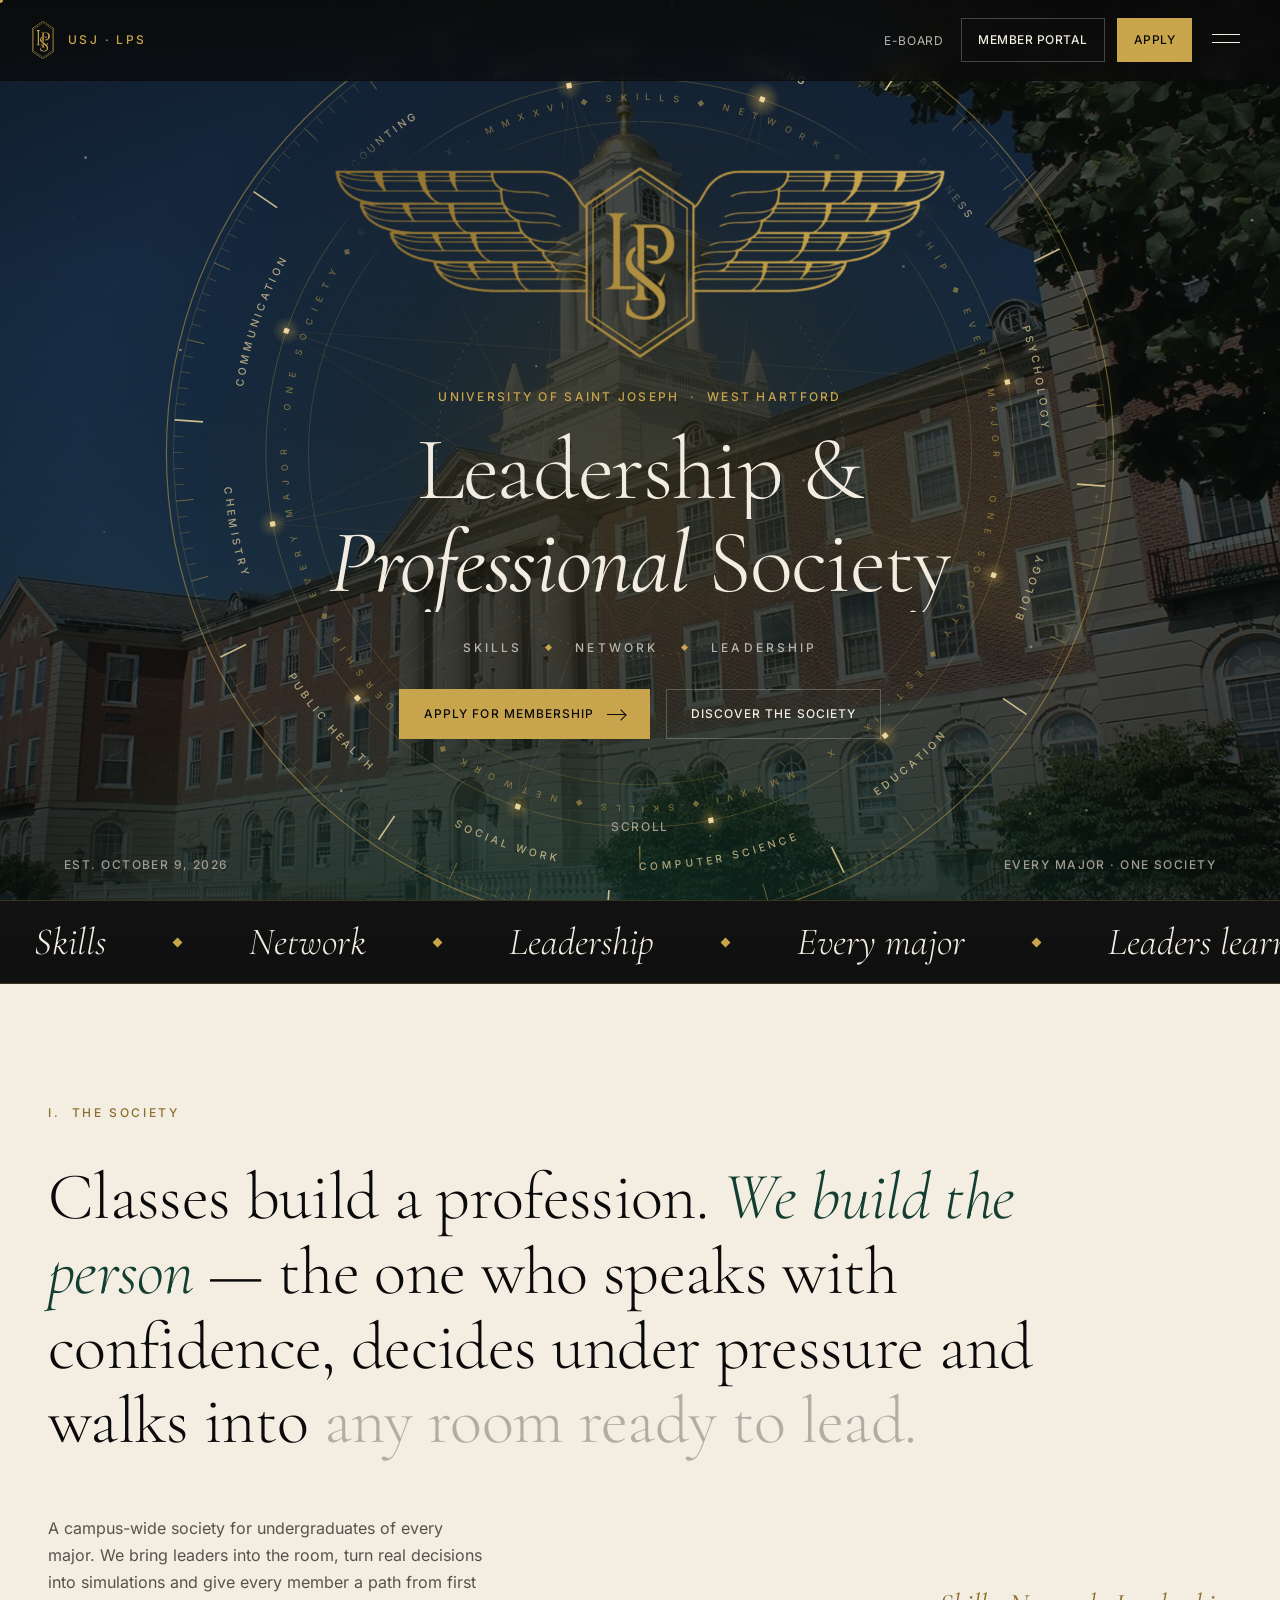
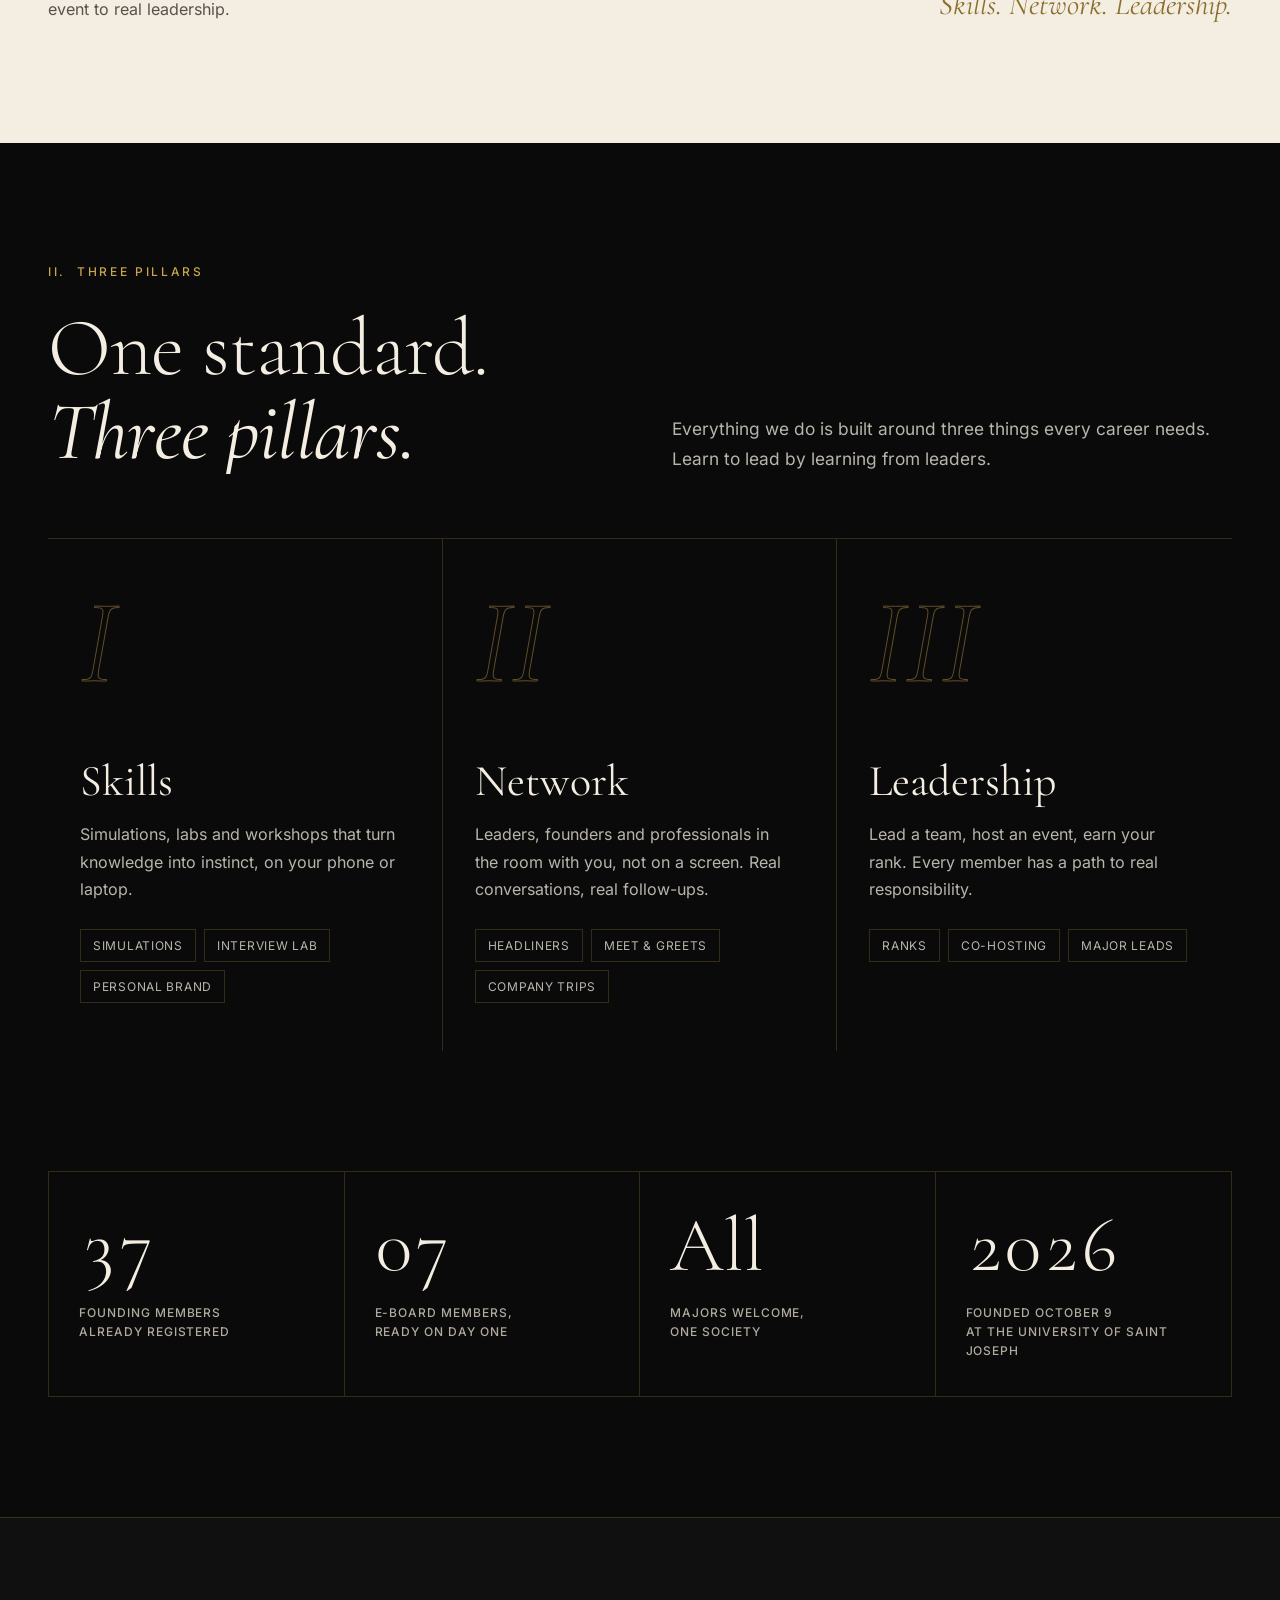
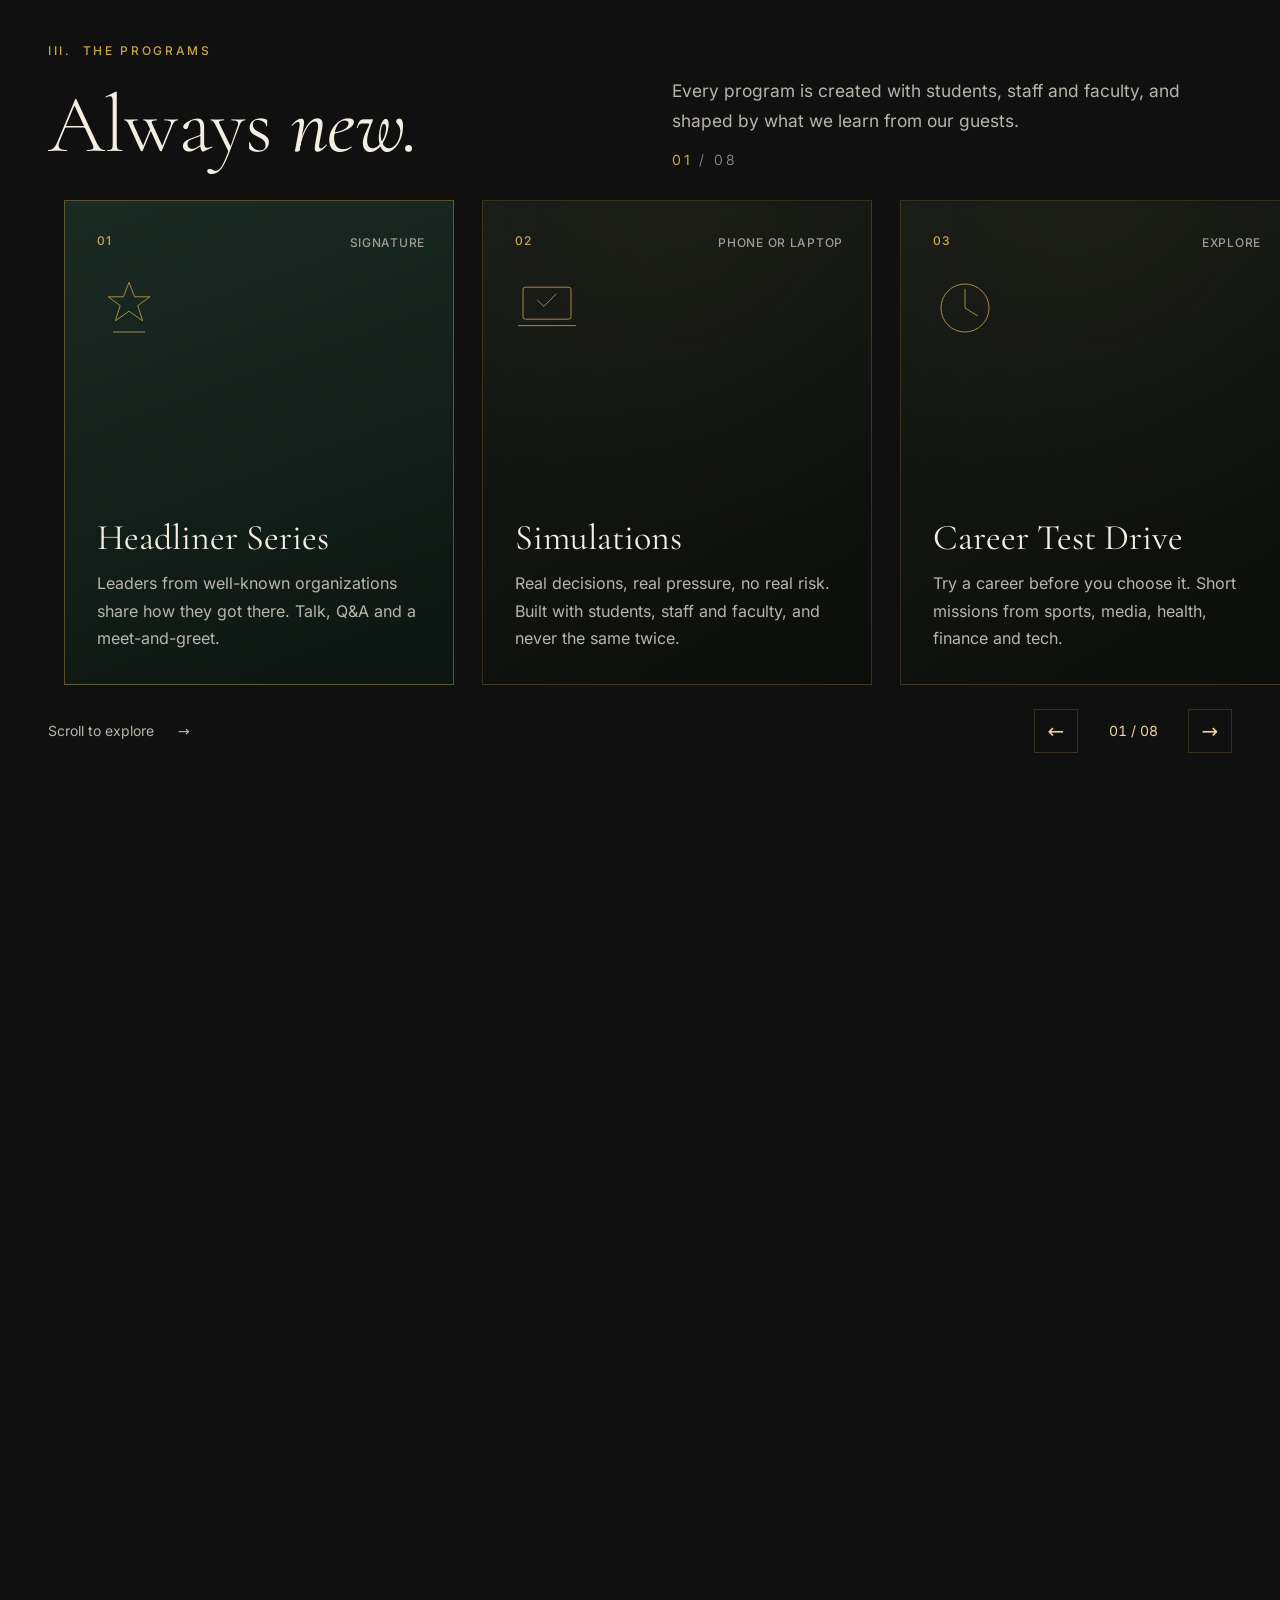
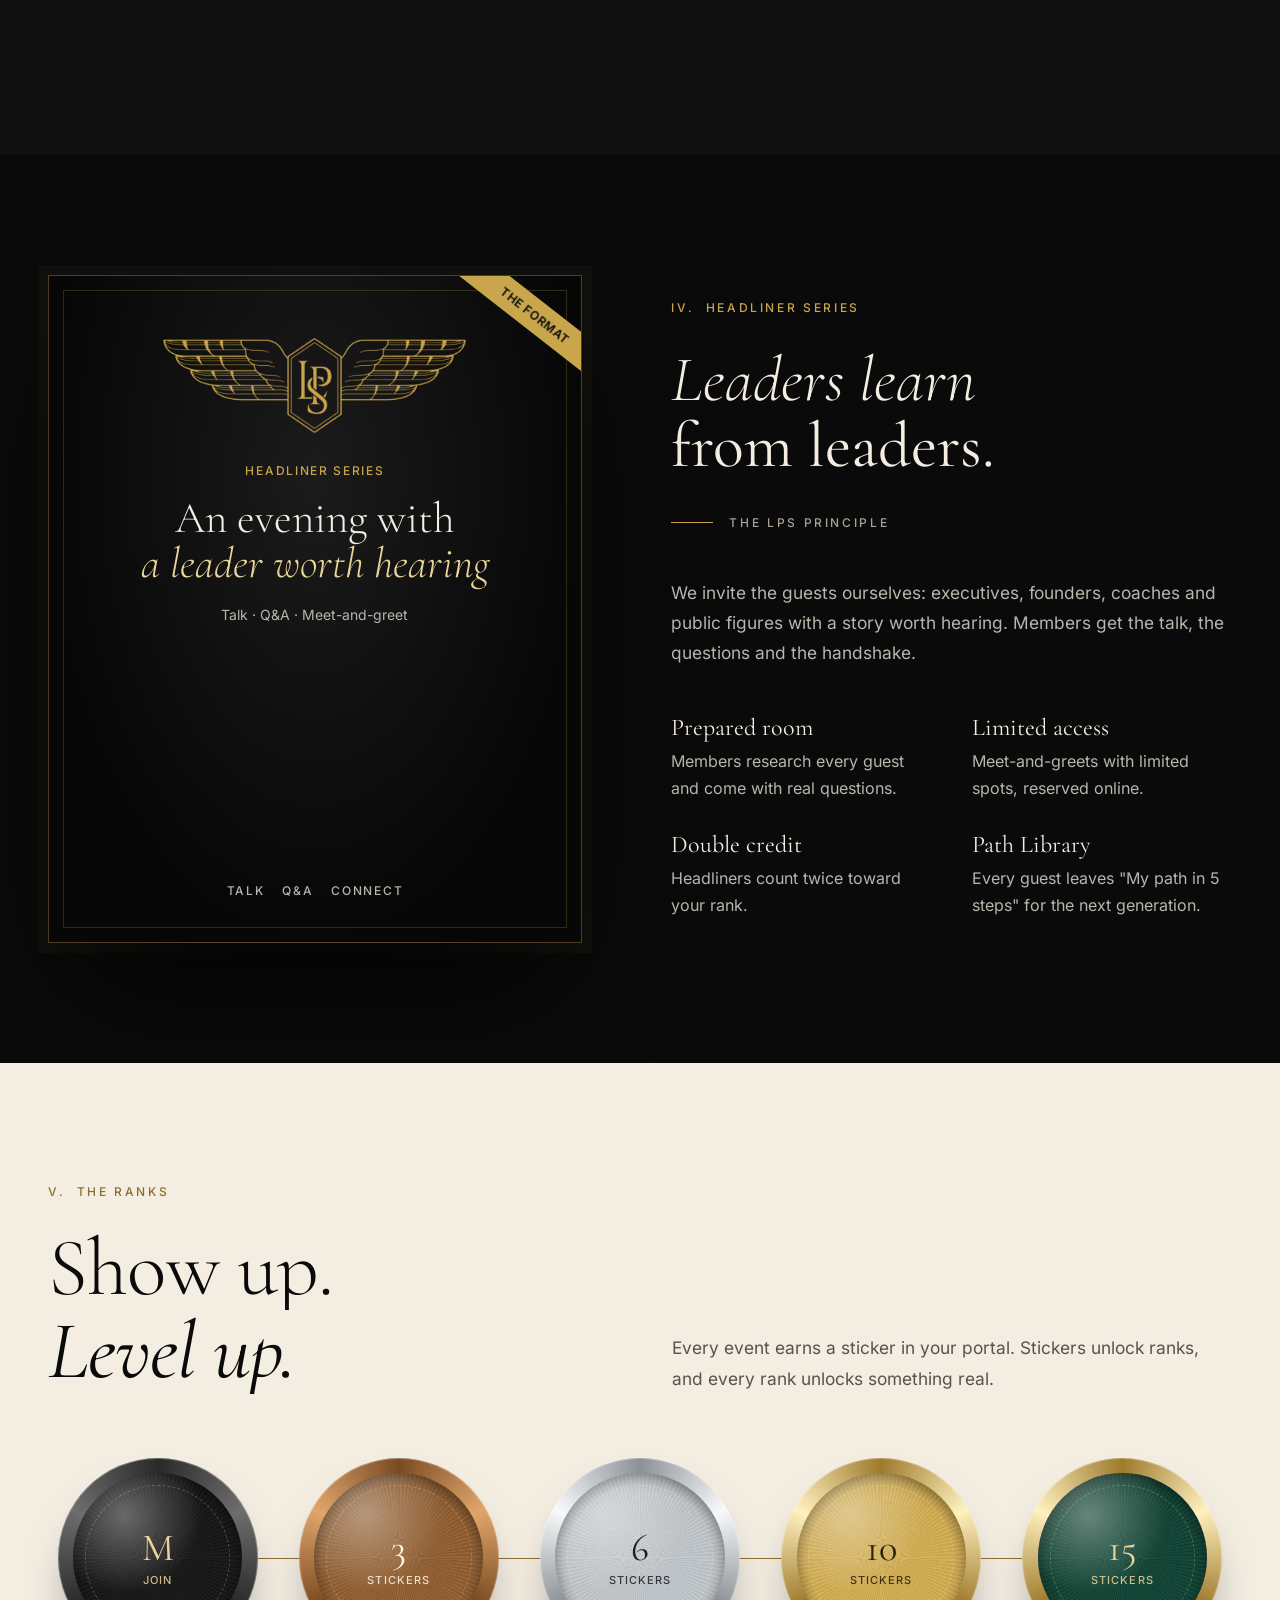
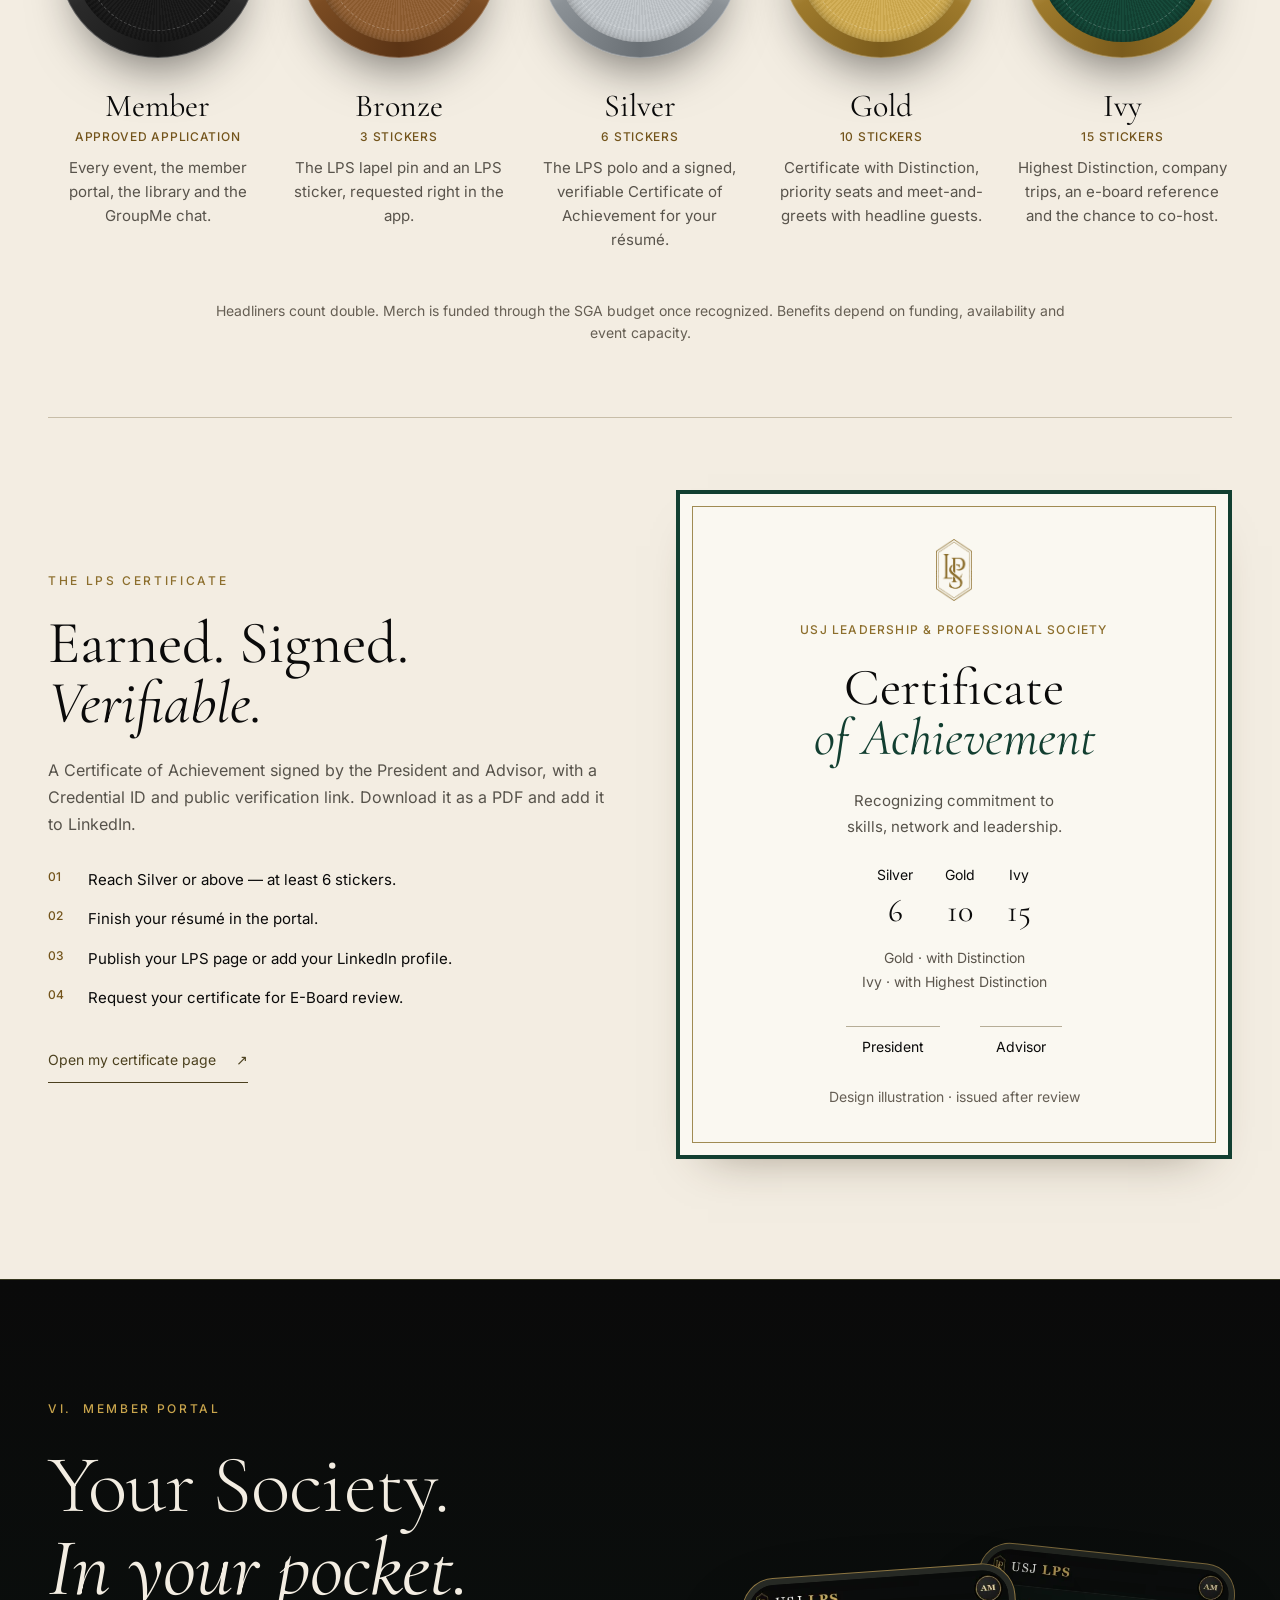
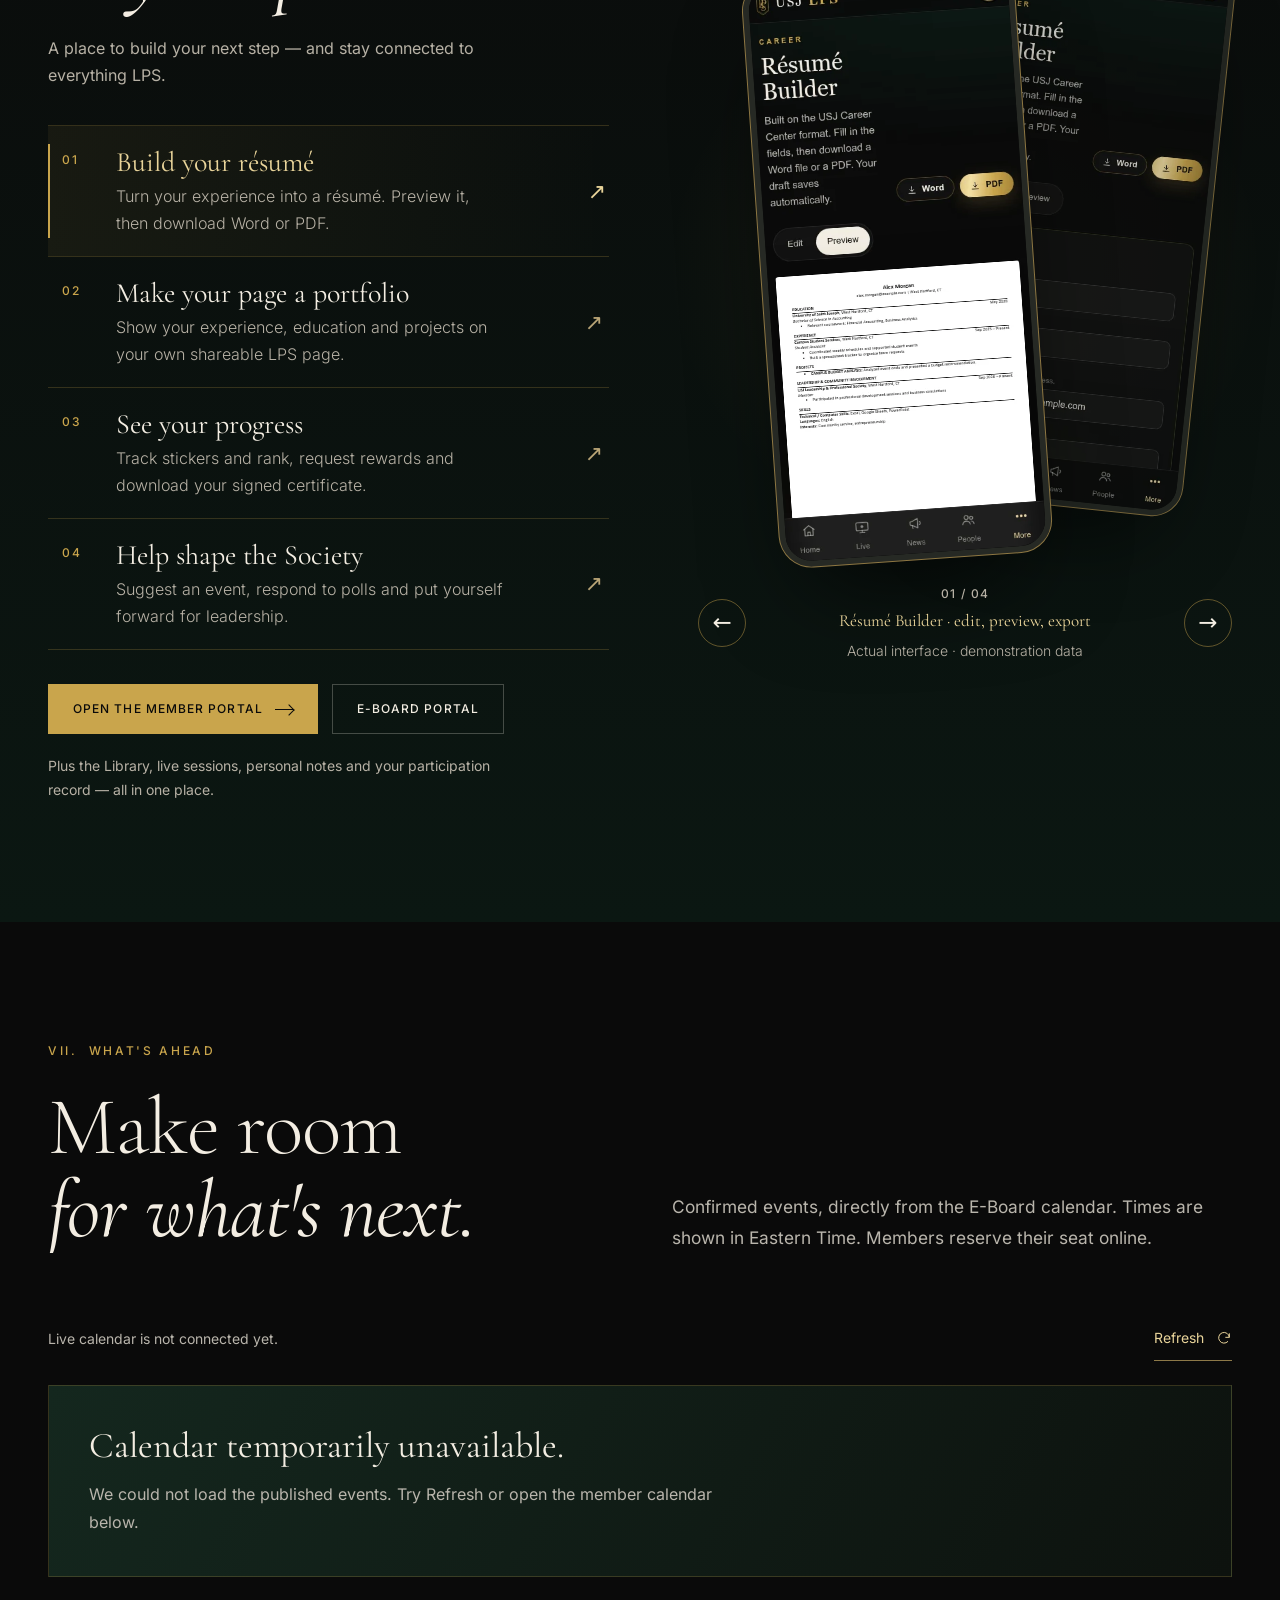
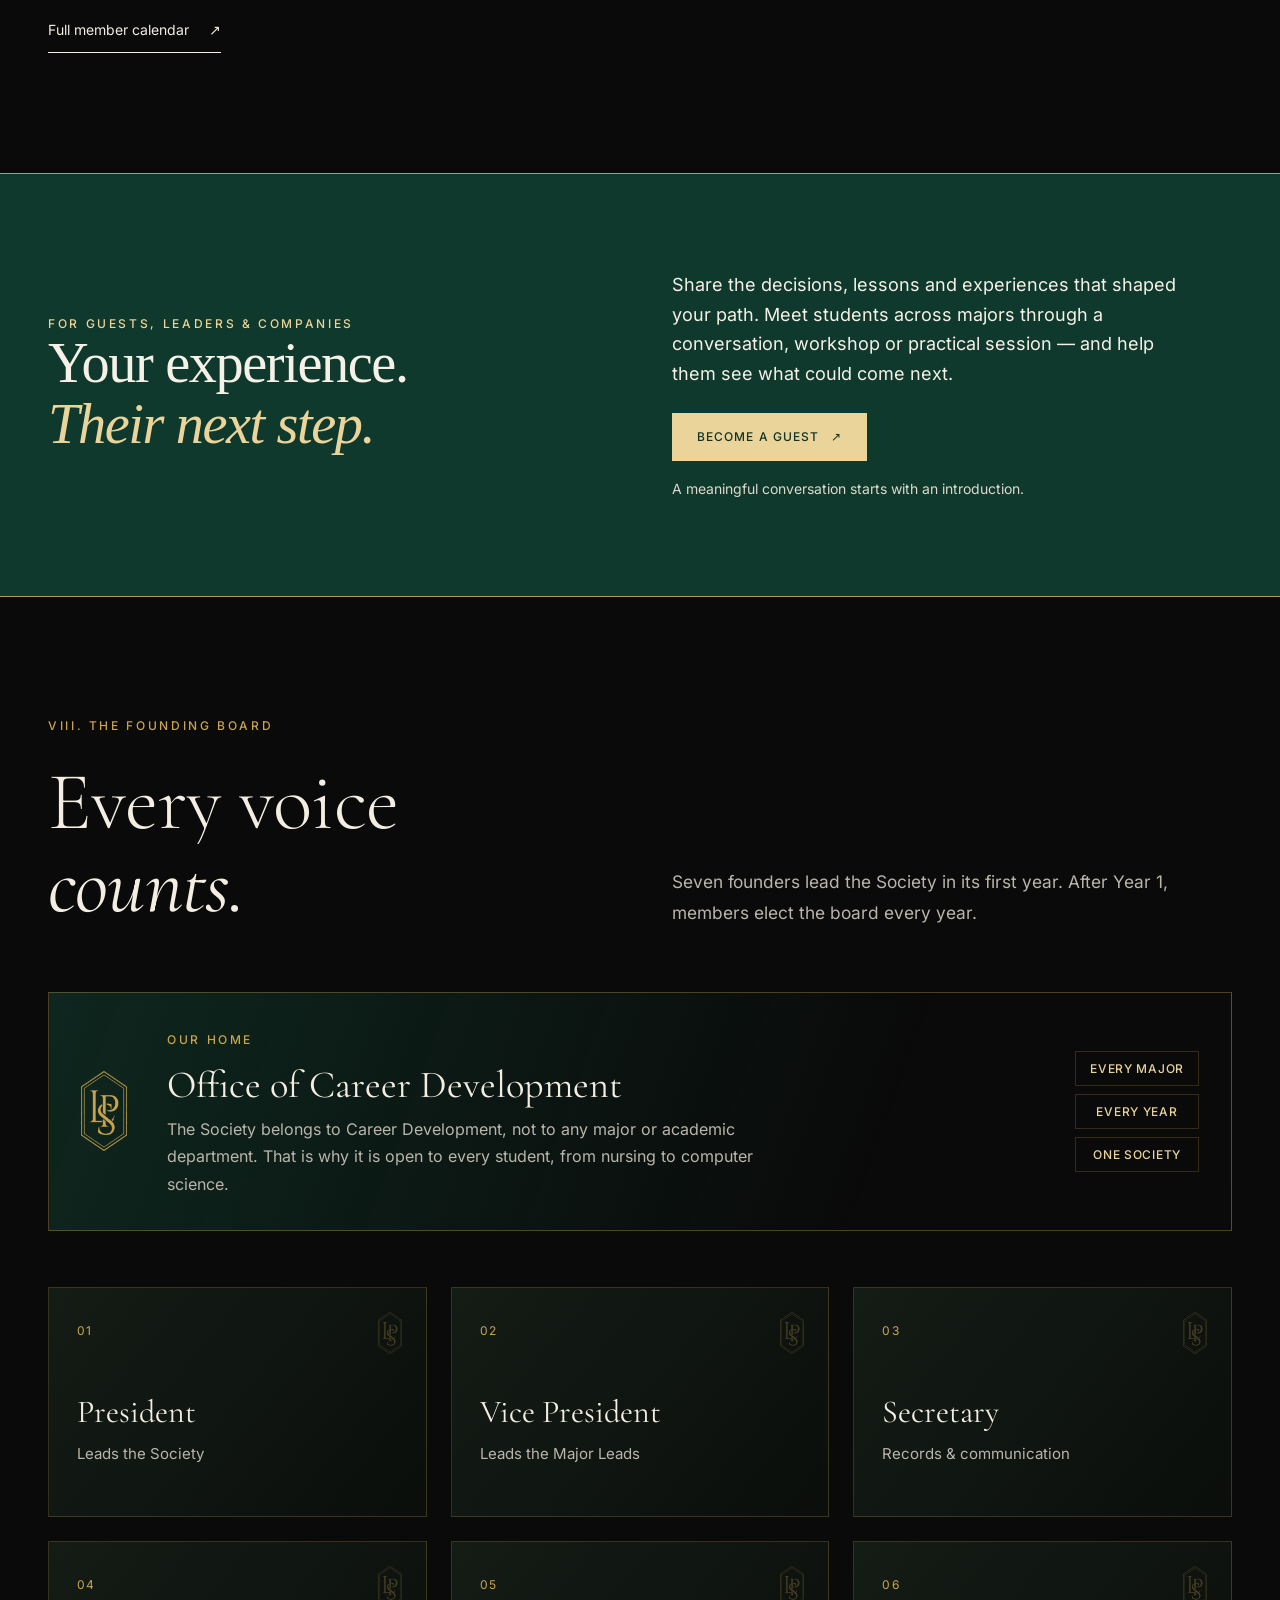
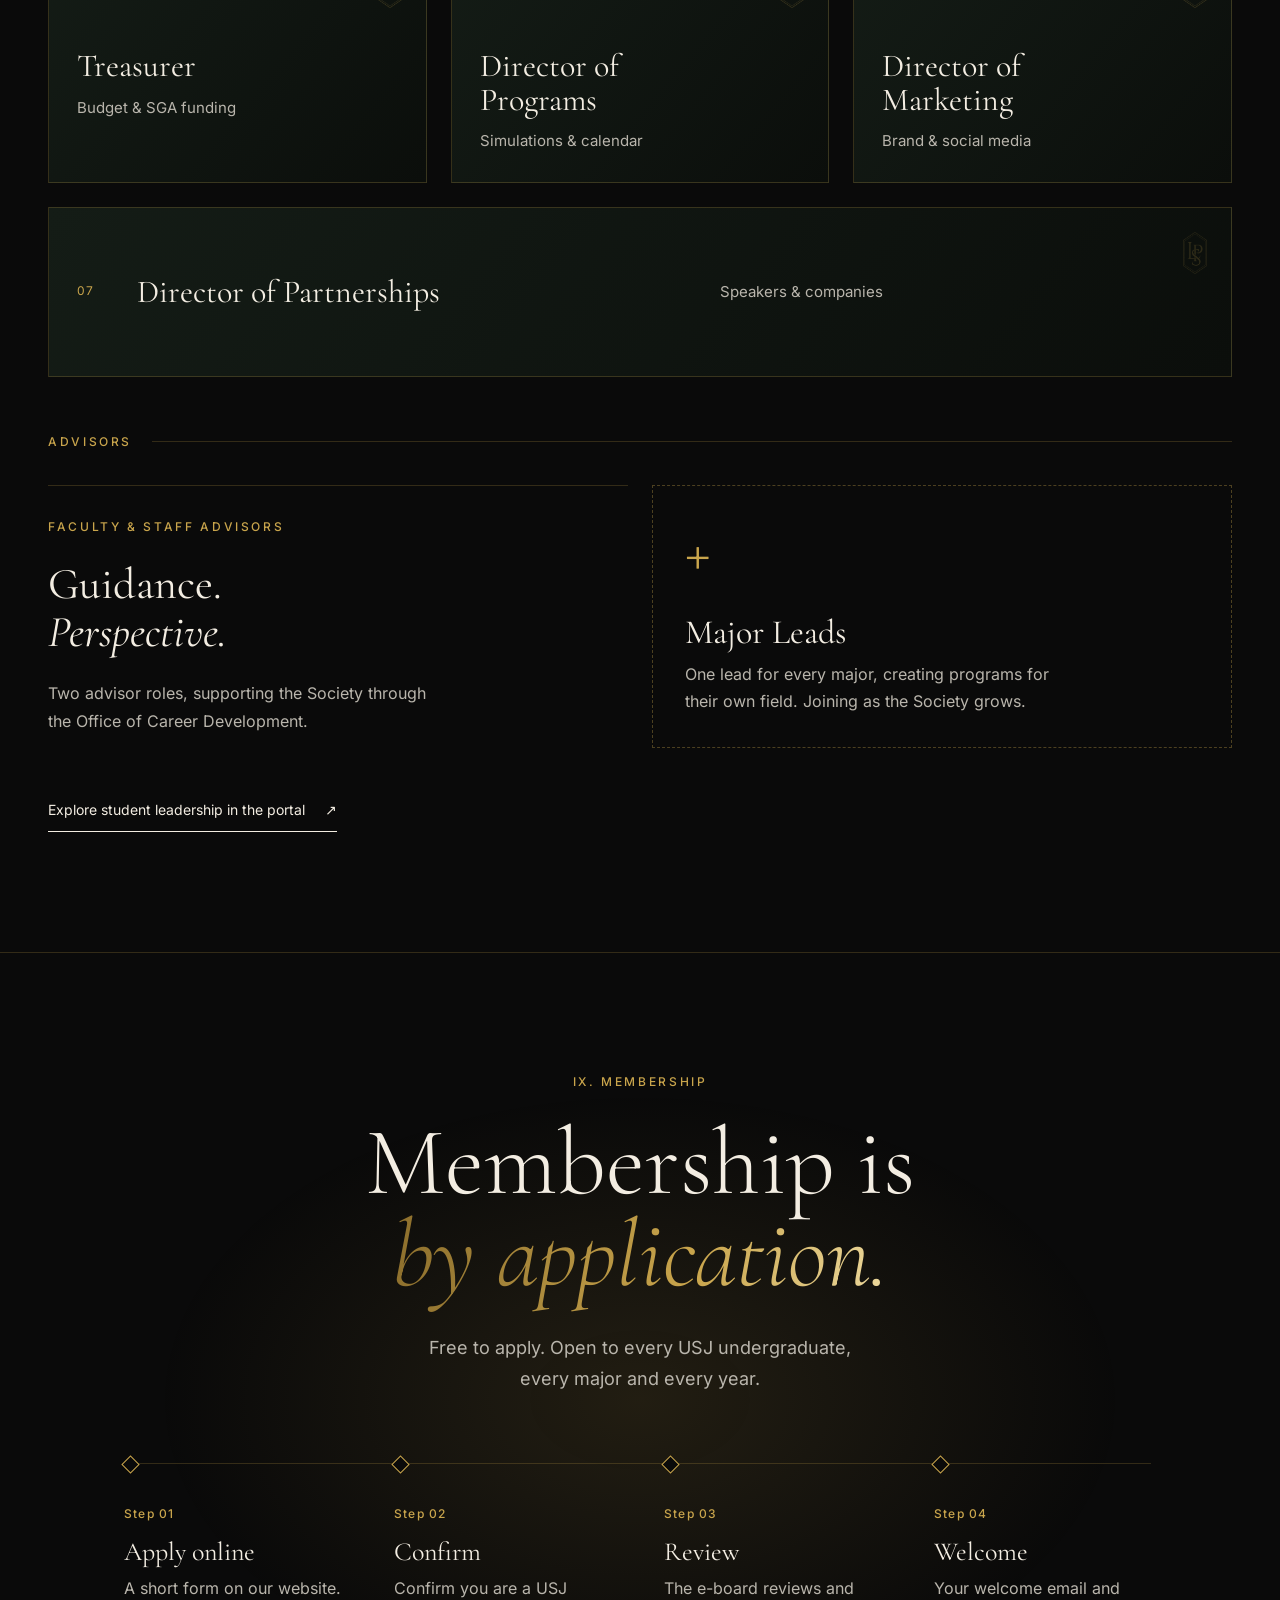
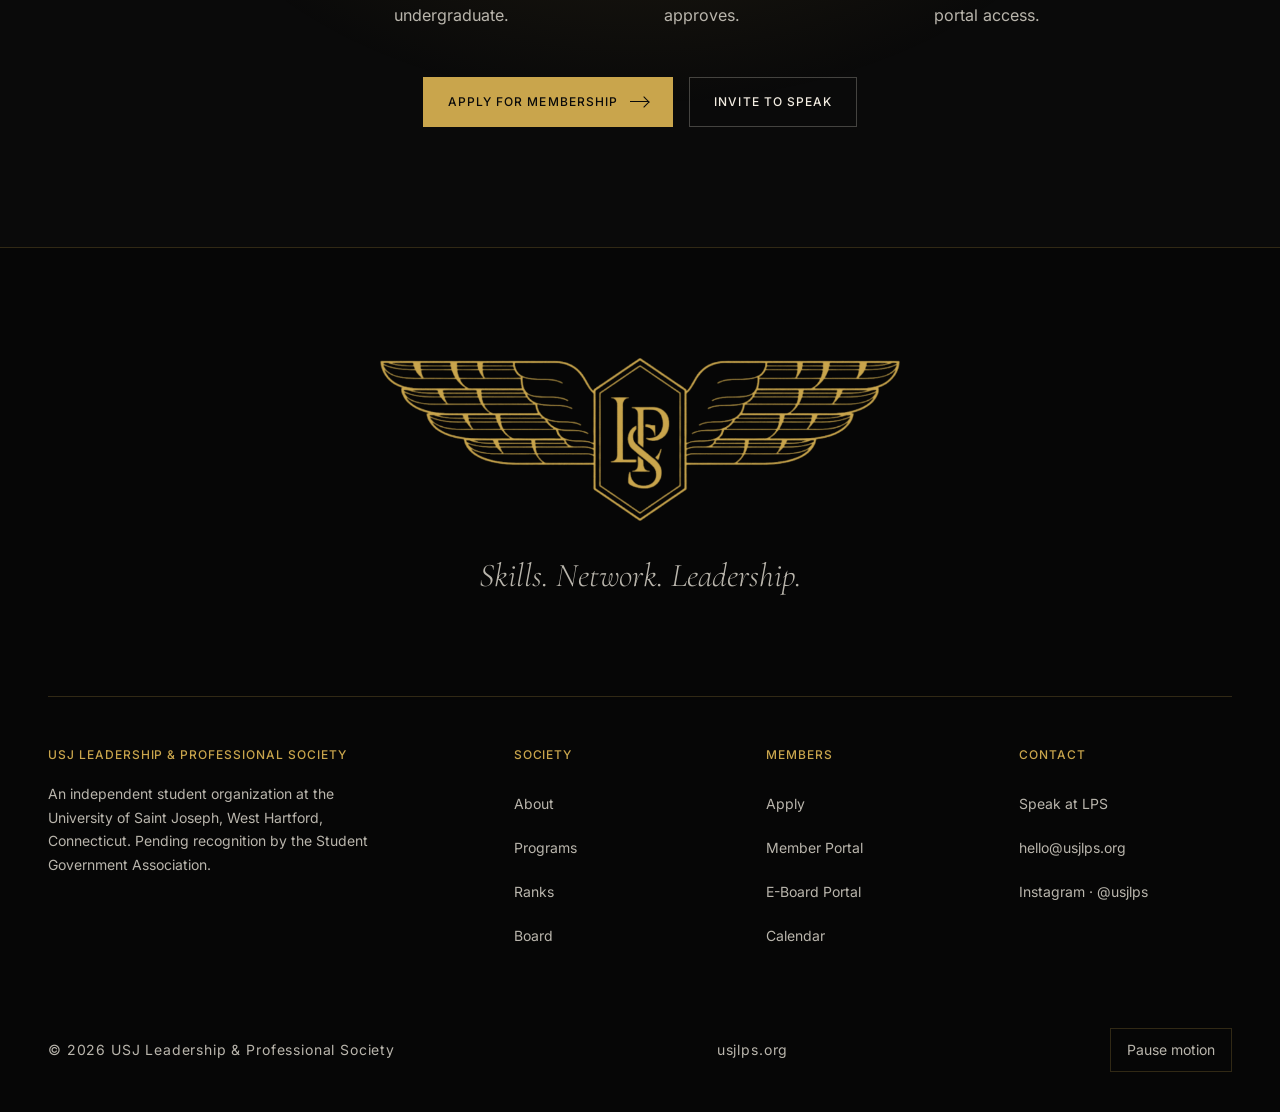
==== index.html @ be816104 "Add files via upload" ====
<!DOCTYPE html>

<html data-site-version="lps-v7-experience" lang="en"><head>
<meta charset="utf-8"/><meta content="width=device-width,initial-scale=1,viewport-fit=cover" name="viewport"/>
<title>USJ Leadership &amp; Professional Society — Skills. Network. Leadership.</title>
<meta content="The campus-wide professional society at the University of Saint Joseph. Simulations, headline guests and real leadership for students of every major." name="description"/>
<meta content="#0A0A0A" name="theme-color"/>
<link href="assets/img/icon-32.png" rel="icon" sizes="32x32" type="image/png"/>
<link href="assets/img/icon-180.png" rel="apple-touch-icon"/>
<meta content="USJ Leadership &amp; Professional Society" property="og:title"/>
<meta content="Skills. Network. Leadership. A campus-wide society for students of every major at the University of Saint Joseph." property="og:description"/>
<meta content="https://usjlps.org/assets/img/share.png" property="og:image"/>
<meta content="https://usjlps.org/" property="og:url"/>
<link href="assets/site.css?v=lps7" rel="stylesheet"/>
<script>document.documentElement.classList.add('js');try{if(sessionStorage.getItem('lps-motion')==='off')document.documentElement.classList.add('motion-off')}catch(e){}setTimeout(()=>{document.body?.classList.add('done');document.body?.classList.remove('loading')},4500)</script><style id="lps-campus-background-patch">
/* Photo-only update. Existing LPS identity, layout and animation engine unchanged. */
.hero .hero-campus-bg{position:absolute;inset:0;width:100%;height:100%;object-fit:cover;object-position:50% 52%;pointer-events:none}
.hero .hero-campus-shade{position:absolute;inset:0;pointer-events:none;background:radial-gradient(ellipse at 50% 47%,rgba(6,10,8,.84) 0%,rgba(6,10,8,.67) 62%,rgba(6,10,8,.78) 100%),linear-gradient(180deg,rgba(7,9,8,.18),transparent 30%,rgba(7,9,8,.28))}
@media(max-width:600px){.hero .hero-campus-bg{object-position:52% center}.hero .hero-campus-shade{background:radial-gradient(ellipse at 50% 48%,rgba(6,10,8,.86),rgba(6,10,8,.70) 72%,rgba(6,10,8,.80))}}
</style>
<style id="lps-portal-carousel-patch">/* Portal-only enhancement: original typography, palette and motion retained. */
#portal .portal-choices{margin:36px 0 34px}
#portal .portal-choices li{display:block;padding:0;position:relative}
#portal .portal-choice{appearance:none;display:grid;grid-template-columns:38px 1fr 24px;gap:5px 16px;width:100%;text-align:left;color:var(--ivory);background:none;border:0;font:inherit;cursor:pointer;padding:20px 0 20px 14px;transition:background .3s,color .3s}
#portal .portal-choice:before{content:"";position:absolute;left:0;top:18px;bottom:18px;width:2px;background:var(--gold);transform:scaleY(0);transition:transform .3s}
#portal .portal-choice b{grid-row:1/3;font:500 12px/2.3 var(--sans);letter-spacing:.14em;color:var(--gold)}
#portal .portal-choice .choice-title{font:400 28px/1.15 var(--serif);display:block}
#portal .portal-choice .choice-description{grid-column:2;font:300 16px/1.65 var(--sans);color:#b7b1a5;display:block;max-width:390px}
#portal .portal-choice .choice-arrow{grid-column:3;grid-row:1/3;align-self:center;color:#b8a476;font-size:22px;transition:transform .3s}
#portal .portal-choice[aria-pressed="true"]{background:linear-gradient(90deg,rgba(201,165,76,.07),transparent)}
#portal .portal-choice[aria-pressed="true"]:before{transform:scaleY(1)}
#portal .portal-choice[aria-pressed="true"] .choice-title{color:var(--gold2)}
#portal .portal-choice[aria-pressed="true"] .choice-arrow{transform:translateX(3px);color:var(--gold2)}
#portal .portal-choice:hover{background:rgba(201,165,76,.045)}
#portal .portal-choice:focus-visible,#portal .portal-nav button:focus-visible,#portal .portal-viewer:focus-visible{outline:2px solid var(--gold2);outline-offset:5px}
#portal .portal-intro{max-width:430px;margin-top:24px;font-size:16px;color:#b7b1a5}
#portal .portal-viewer{height:740px;max-width:560px;width:100%;position:relative;margin-inline:auto;min-width:0}
#portal .portal-device-stage{position:absolute;inset:0 0 108px;isolation:isolate;touch-action:pan-y}
#portal .portal-device-stage:before{content:"";position:absolute;inset:7% -10% 0;background:radial-gradient(ellipse,rgba(201,165,76,.085),transparent 66%);z-index:-1;pointer-events:none}
#portal .portal-device-stage .actual-device{position:absolute;left:50%;top:40px;width:272px;height:auto;aspect-ratio:390/844;padding:0;border:6px solid #262924;animation:float 7s ease-in-out infinite;transition:opacity .25s}
#portal .portal-device-stage .p1{transform:translateX(calc(-50% - 68px)) rotate(-4deg);z-index:2}
#portal .portal-device-stage .p2{transform:translateX(calc(-50% + 116px)) rotate(6deg) scale(.94);top:4px;opacity:.83;z-index:1;display:block}
#portal .portal-nav{position:absolute;bottom:0;left:0;right:0;display:grid;grid-template-columns:48px 1fr 48px;align-items:center;gap:16px;padding:10px 0}
#portal .portal-nav button{width:48px;height:48px;border:1px solid rgba(201,165,76,.45);color:var(--ivory);background:transparent;border-radius:50%;font-size:23px;cursor:pointer;transition:background .2s}
#portal .portal-nav button:hover{background:rgba(201,165,76,.1)}
#portal .portal-slide-label{text-align:center;font:400 17px/1.3 var(--serif);color:var(--gold2)}
#portal .portal-slide-label small{display:block;font:500 12px/1.7 var(--sans);color:#b7b1a5;letter-spacing:.12em;margin-bottom:5px}
#portal .portal-demo-label{display:block;text-align:center;font:300 14px/1.5 var(--sans);color:#b7b1a5;margin-top:8px}
#portal .portal-tools-note{font-size:14px;color:#b7b1a5;margin-top:20px;max-width:460px}
@media(max-width:1250px) and (min-width:901px){#portal .portal-device-stage .p1{transform:translateX(calc(-50% - 46px)) rotate(-4deg)}#portal .portal-device-stage .p2{transform:translateX(calc(-50% + 88px)) rotate(6deg) scale(.87)}}
@media(max-width:900px){#portal .portal-viewer{max-width:520px;height:735px}#portal .pgrid2{gap:44px}}
@media(max-width:600px){#portal .portal-choices{margin:30px 0}#portal .portal-choice{grid-template-columns:24px 1fr 20px;gap:5px 12px;padding:16px 0 16px 12px}#portal .portal-choice .choice-title{font-size:26px}#portal .portal-choice .choice-description{font-size:15px;line-height:1.6}#portal .portal-viewer{height:616px;max-width:345px;margin-top:8px}#portal .portal-device-stage{bottom:105px}#portal .portal-device-stage .actual-device{width:204px;border-width:4px;border-radius:26px}#portal .portal-device-stage .p1{transform:translateX(calc(-50% - 36px)) rotate(-4deg);top:16px}#portal .portal-device-stage .p2{transform:translateX(calc(-50% + 65px)) rotate(6deg) scale(.91);top:0}#portal .portal-slide-label{font-size:17px}#portal .portal-nav{gap:12px}#portal .portal-demo-label{font-size:14px}#portal .portal-tools-note{font-size:14px}}
@media(prefers-reduced-motion:reduce){#portal .portal-choice,#portal .portal-choice:before,#portal .portal-choice .choice-arrow,#portal .portal-device-stage .actual-device{transition:none;animation:none!important}}
</style>
<style>.lps-guests{padding:96px 0;background:#10392e;color:#f5f1e7;border-top:1px solid #b49a5c;border-bottom:1px solid #b49a5c}.lps-guests-grid{display:grid;grid-template-columns:1fr 1fr;gap:64px;align-items:center}.lps-guests h2{font-family:Georgia,serif;font-weight:400;font-size:clamp(38px,4.4vw,66px);line-height:1.08;margin:0;letter-spacing:-.025em}.lps-guests h2 em{color:#ead49a}.lps-guests p{font-size:18px;line-height:1.65;max-width:510px;margin:0 0 24px}.lps-guests .eyebrow{color:#ead49a}.lps-guests .btn{min-height:48px;background:#ead49a;color:#123328;border:1px solid #ead49a}.lps-guests p.lps-guests-note{font-size:14px;margin:16px 0 0;color:#ddd9cb}header nav.links a{white-space:nowrap}header nav.links{gap:15px}@media(max-width:1300px){header .links{display:none!important}header .burger{display:flex!important}}@media(max-width:700px){.lps-guests{padding:60px 0}.lps-guests-grid{grid-template-columns:1fr;gap:28px}.lps-guests p{font-size:16px}}</style></head>
<body class=""><a class="skip" href="#top">Skip to content</a>
<div id="pre"><div class="half t"></div><div class="half b"></div><div class="mark"><div class="m"></div><div class="bar"><i></i></div><div class="cap">Est. October 9, 2026</div></div></div>
<div id="prog"></div><div class="grain"></div><div class="cur"></div><div class="cur2"></div>
<header id="hdr"><div class="wrap">
<a aria-label="LPS — back to the top" class="brand" href="#top"><div class="m"></div><span><b>USJ · LPS</b><i>Leadership &amp; Professional Society</i></span></a>
<nav class="links"><a href="#society">The Society</a><a href="#programs">Programs</a><a href="#ranks">Recognition</a><a href="#portal">Portal</a><a href="#calendar">Calendar</a><a href="#board">Board</a><a href="http://guests.usjlps.org/">For Guests</a></nav>
<div class="navcta"><a class="navtxt" href="https://eboard.usjlps.org">E-Board</a><a class="btn sm ghost" href="https://members.usjlps.org">Member Portal</a><a class="btn sm solid" href="join.html">Apply</a><button aria-controls="menu" aria-expanded="false" aria-label="Open menu" class="burger"><i></i><i></i></button></div>
</div></header>
<div aria-label="Mobile navigation" id="menu" inert="" role="navigation"><div class="eyebrow">Menu</div><a href="#society">The Society</a><a href="#programs">Programs</a><a href="#ranks">Recognition</a><a href="#portal">Portal preview</a><a href="#calendar">Calendar</a><a href="#board">Board</a><a href="http://guests.usjlps.org/">For Guests ↗</a><a href="join.html">Apply for Membership</a><a href="https://members.usjlps.org">Member Portal ↗</a><a class="sm" href="https://eboard.usjlps.org">E-Board Portal ↗</a></div>
<main id="top">
<section class="hero">
<img alt="" aria-hidden="true" class="hero-campus-bg" decoding="async" fetchpriority="high" height="920" src="assets/img/campus-ribbon.webp" width="1920"/><div aria-hidden="true" class="hero-campus-shade"></div>
<div class="glow"></div><div class="ivy"></div>
<canvas aria-hidden="true" class="net" id="net"></canvas>
<div class="inner">
<div aria-label="LPS Winged Monogram" class="wings" role="img"></div>
<div class="eyebrow over fade">University of Saint Joseph  ·  West Hartford</div>
<h1><span class="ln"><span>Leadership &amp;</span></span><span class="ln"><span><em>Professional</em> Society</span></span></h1>
<div class="tagline fade"><span>Skills</span><i></i><span>Network</span><i></i><span>Leadership</span></div>
<div class="ctas fade"><a class="btn solid" href="join.html">Apply for Membership <span class="arr"></span></a><a class="btn ghost" href="#society">Discover the Society</a></div>
</div>
<div class="corner c1 fade">Est. October 9, 2026</div><div class="corner c2 fade">Every major · One society</div>
<div class="scroll fade"><span>Scroll</span><i></i></div>
</section>
<div class="marquee"><div class="tr"><span>Skills</span><span>Network</span><span>Leadership</span><span>Every major</span><span>Leaders learn from leaders</span><span>Skills</span><span>Network</span><span>Leadership</span><span>Every major</span><span>Leaders learn from leaders</span></div></div>
<section class="manifesto" id="society"><div class="wrap">
<div class="eyebrow rv">I.  The Society</div>
<p class="words" id="words">Classes build a profession. <em>We build the person</em> — the one who speaks with confidence, decides under pressure and walks into any room ready to lead.</p>
<div class="foot"><p class="rv">A campus-wide society for undergraduates of every major. We bring leaders into the room, turn real decisions into simulations and give every member a path from first event to real leadership.</p><div class="sig rv d2">Skills. Network. Leadership.</div></div>
</div></section>
<section class="pillars"><div class="wrap">
<div class="sechead"><div><div class="eyebrow rv">II.  Three Pillars</div><h2 class="big" style="margin-top:26px"><span class="mask"><span>One standard.</span></span><span class="mask"><span><em>Three pillars.</em></span></span></h2></div><p class="lead rv d2">Everything we do is built around three things every career needs. Learn to lead by learning from leaders.</p></div>
<div class="pgrid rv">
<div class="pillar"><div class="num">I</div><h3>Skills</h3><p>Simulations, labs and workshops that turn knowledge into instinct, on your phone or laptop.</p><ul><li>Simulations</li><li>Interview Lab</li><li>Personal Brand</li></ul><i class="bar"></i></div>
<div class="pillar"><div class="num">II</div><h3>Network</h3><p>Leaders, founders and professionals in the room with you, not on a screen. Real conversations, real follow-ups.</p><ul><li>Headliners</li><li>Meet &amp; greets</li><li>Company trips</li></ul><i class="bar"></i></div>
<div class="pillar"><div class="num">III</div><h3>Leadership</h3><p>Lead a team, host an event, earn your rank. Every member has a path to real responsibility.</p><ul><li>Ranks</li><li>Co-hosting</li><li>Major Leads</li></ul><i class="bar"></i></div>
</div>
</div></section>
<section class="figures"><div class="wrap"><div class="fgrid rv">
<div class="fig"><b data-count="37" data-live="members">37</b><span>Founding members<br/>already registered</span></div>
<div class="fig"><b data-count="7" data-live="eboard" data-pad="2">07</b><span>E-board members,<br/>ready on day one</span></div>
<div class="fig"><b>All</b><span>Majors welcome,<br/>one society</span></div>
<div class="fig"><b data-count="2026">2026</b><span>Founded October 9<br/>at the University of Saint Joseph</span></div>
</div></div></section>
<section class="programs" id="programs"><div class="pin">
<div class="wrap phead"><div><div class="eyebrow">III.  The Programs</div><h2 class="big" style="margin-top:24px">Always <em>new.</em></h2></div><p class="lead">Every program is created with students, staff and faculty, and shaped by what we learn from our guests. <span class="count"><b id="pc">01</b> / 08</span></p></div>
<div aria-label="Eight LPS programs. Use the arrow keys or navigation buttons to explore." class="track" id="track" tabindex="0">
<article class="card feature" tabindex="0"><span class="n">01</span><span class="tag">Signature</span><div class="ic"><svg viewbox="0 0 80 80"><path d="M40 8l7 18h19l-15 11 6 19-17-12-17 12 6-19L14 26h19z"></path><path d="M20 70h40"></path></svg></div><h3>Headliner Series</h3><p>Leaders from well-known organizations share how they got there. Talk, Q&amp;A and a meet-and-greet.</p></article>
<article class="card" tabindex="0"><span class="n">02</span><span class="tag">Phone or laptop</span><div class="ic"><svg viewbox="0 0 80 80"><rect height="40" rx="3" width="60" x="10" y="14"></rect><path d="M4 62h72M28 30l8 8 16-16"></path></svg></div><h3>Simulations</h3><p>Real decisions, real pressure, no real risk. Built with students, staff and faculty, and never the same twice.</p></article>
<article class="card" tabindex="0"><span class="n">03</span><span class="tag">Explore</span><div class="ic"><svg viewbox="0 0 80 80"><circle cx="40" cy="40" r="30"></circle><path d="M40 16v24l16 10"></path></svg></div><h3>Career Test Drive</h3><p>Try a career before you choose it. Short missions from sports, media, health, finance and tech.</p></article>
<article class="card" tabindex="0"><span class="n">04</span><span class="tag">Decide</span><div class="ic"><svg viewbox="0 0 80 80"><rect height="10" width="56" x="12" y="30"></rect><path d="M18 40v26M62 40v26M26 30V18h28v12"></path></svg></div><h3>The Board Meeting</h3><p>Sit at the table, read the numbers and vote. Every choice changes what happens next.</p></article>
<article class="card" tabindex="0"><span class="n">05</span><span class="tag">Discover</span><div class="ic"><svg viewbox="0 0 80 80"><circle cx="40" cy="28" r="14"></circle><path d="M14 70c4-14 14-20 26-20s22 6 26 20"></path></svg></div><h3>Know Yourself</h3><p>Find your leadership style, pick one skill to grow and see your progress by the end of the semester.</p></article>
<article class="card" tabindex="0"><span class="n">06</span><span class="tag">Practice</span><div class="ic"><svg viewbox="0 0 80 80"><path d="M12 18h40v28H30l-10 10V46h-8z"></path><path d="M58 30h10v26h-6v8l-8-8H36v-6"></path></svg></div><h3>Interview Lab</h3><p>Mock interviews with honest feedback, so the real one feels familiar.</p></article>
<article class="card" tabindex="0"><span class="n">07</span><span class="tag">Be seen</span><div class="ic"><svg viewbox="0 0 80 80"><rect height="42" rx="4" width="60" x="10" y="22"></rect><circle cx="40" cy="43" r="12"></circle><path d="M28 22l5-8h14l5 8"></path></svg></div><h3>Personal Brand</h3><p>Professional headshots by invited photographers and a LinkedIn profile built with you, step by step.</p></article>
<article class="card" tabindex="0"><span class="n">08</span><span class="tag">Connect</span><div class="ic"><svg viewbox="0 0 80 80"><path d="M30 12h20l-4 26a6 6 0 0 1-12 0z"></path><path d="M40 44v20M28 66h24"></path></svg></div><h3>Night at LPS</h3><p>An evening to meet members, guests and alumni. Dress up, practice the room, make the connection.</p></article>
<div class="end"></div>
</div>
<div class="wrap program-controls"><span class="program-hint">Scroll to explore <span aria-hidden="true">→</span></span><div class="program-nav"><button aria-label="Previous program" id="program-prev" type="button">←</button><span aria-live="polite" id="program-position">01 / 08</span><button aria-label="Next program" id="program-next" type="button">→</button></div></div></div></section>
<section class="headliner"><div class="wrap hgrid">
<div class="poster rv" id="poster"><span class="stamp">The format</span><div class="pw"></div><span class="s">Headliner Series</span><h4>An evening with<br/><em>a leader worth hearing</em></h4><p style="color:var(--mute);font-size:14px;max-width:300px">Talk · Q&amp;A · Meet-and-greet</p><div class="meta"><span>Talk</span><span>Q&amp;A</span><span>Connect</span></div></div>
<div class="hl">
<div class="eyebrow rv">IV.  Headliner Series</div>
<blockquote class="rv d1">Leaders learn<br/><b>from leaders.</b></blockquote>
<div class="who rv d2"><i></i><span class="eyebrow dim">The LPS principle</span></div>
<p class="lead rv d2">We invite the guests ourselves: executives, founders, coaches and public figures with a story worth hearing. Members get the talk, the questions and the handshake.</p>
<div class="pts">
<div class="rv d2"><h5>Prepared room</h5><p>Members research every guest and come with real questions.</p></div>
<div class="rv d3"><h5>Limited access</h5><p>Meet-and-greets with limited spots, reserved online.</p></div>
<div class="rv d3"><h5>Double credit</h5><p>Headliners count twice toward your rank.</p></div>
<div class="rv d4"><h5>Path Library</h5><p>Every guest leaves "My path in 5 steps" for the next generation.</p></div>
</div>
</div>
</div></section>
<section class="ranks" id="ranks"><span class="anchor-alias" id="recognition"></span><div class="wrap">
<div class="sechead"><div><div class="eyebrow rv">V.  The Ranks</div><h2 class="big" style="margin-top:26px"><span class="mask"><span>Show up.</span></span><span class="mask"><span><em>Level up.</em></span></span></h2></div><p class="lead rv d2">Every event earns a sticker in your portal. Stickers unlock ranks, and every rank unlocks something real.</p></div>
<div class="rrow" id="rrow"><div class="track2"><i></i></div>
<div class="rank r-member" tabindex="0"><div class="dial"><div class="face"><div class="lbl"><b>M</b><small>Join</small></div></div></div><h4>Member</h4><div class="need">Approved application</div><p>Every event, the member portal, the library and the GroupMe chat.</p></div>
<div class="rank r-bronze" tabindex="0"><div class="dial"><div class="face"><div class="lbl"><b>3</b><small>Stickers</small></div></div></div><h4>Bronze</h4><div class="need">3 stickers</div><p>The LPS lapel pin and an LPS sticker, requested right in the app.</p></div>
<div class="rank r-silver" tabindex="0"><div class="dial"><div class="face"><div class="lbl"><b>6</b><small>Stickers</small></div></div></div><h4>Silver</h4><div class="need">6 stickers</div><p>The LPS polo and a signed, verifiable Certificate of Achievement for your résumé.</p></div>
<div class="rank r-gold" tabindex="0"><div class="dial"><div class="face"><div class="lbl"><b>10</b><small>Stickers</small></div></div></div><h4>Gold</h4><div class="need">10 stickers</div><p>Certificate with Distinction, priority seats and meet-and-greets with headline guests.</p></div>
<div class="rank r-ivy" tabindex="0"><div class="dial"><div class="face"><div class="lbl"><b>15</b><small>Stickers</small></div></div></div><h4>Ivy</h4><div class="need">15 stickers</div><p>Highest Distinction, company trips, an e-board reference and the chance to co-host.</p></div>
</div>
<div class="note rv">Headliners count double. Merch is funded through the SGA budget once recognized. Benefits depend on funding, availability and event capacity.</div>
<div class="certificate-block"><div class="rv"><span class="eyebrow">The LPS Certificate</span><h3>Earned. Signed.<br/><em>Verifiable.</em></h3><p>A Certificate of Achievement signed by the President and Advisor, with a Credential ID and public verification link. Download it as a PDF and add it to LinkedIn.</p><ol class="cert-steps"><li><b>01</b><span>Reach Silver or above — at least 6 stickers.</span></li><li><b>02</b><span>Finish your résumé in the portal.</span></li><li><b>03</b><span>Publish your LPS page or add your LinkedIn profile.</span></li><li><b>04</b><span>Request your certificate for E-Board review.</span></li></ol><a class="text-link" href="https://members.usjlps.org/certificate">Open my certificate page <span aria-hidden="true">↗</span></a></div><div aria-label="LPS certificate levels" class="certificate-art rv" id="certificate-art" tabindex="0"><div class="cert-frame"><span aria-hidden="true" class="monogram"></span><div class="eyebrow">USJ Leadership &amp; Professional Society</div><div class="cert-title">Certificate<br/><em>of Achievement</em></div><p>Recognizing commitment to<br/>skills, network and leadership.</p><div class="cert-level"><span>Silver <b>6</b></span><span>Gold <b>10</b></span><span>Ivy <b>15</b></span></div><div class="cert-caption">Gold · with Distinction<br/>Ivy · with Highest Distinction</div><div class="cert-signatures"><span>President</span><span>Advisor</span></div><small>Design illustration · issued after review</small></div></div></div></div></section>
<section class="portal" id="portal"><div class="wrap pgrid2">
<div><div class="eyebrow rv">VI.  Member Portal</div>
<h2 class="big rv d1" style="margin-top:26px">Your Society.<br/><em>In your pocket.</em></h2>
<p class="portal-intro rv">A place to build your next step — and stay connected to everything LPS.</p>
<ul aria-label="Explore Member Portal features" class="feats portal-choices rv"><li><button aria-controls="portal-showcase" aria-pressed="true" class="portal-choice" data-back="assets/img/portal-feature-resume-edit.webp" data-back-alt="Résumé Builder contact editor" data-caption="Résumé Builder · edit, preview, export" data-front="assets/img/portal-feature-resume-preview.webp" data-front-alt="Résumé Builder preview and export options" type="button"><b>01</b><span class="choice-title">Build your résumé</span><span class="choice-description">Turn your experience into a résumé. Preview it, then download Word or PDF.</span><span aria-hidden="true" class="choice-arrow">↗</span></button></li><li><button aria-controls="portal-showcase" aria-pressed="false" class="portal-choice" data-back="assets/img/portal-feature-portfolio-detail.webp" data-back-alt="Experience, education and projects on a member portfolio" data-caption="Your page · experience, projects, skills" data-front="assets/img/portal-feature-portfolio.webp" data-front-alt="Example public LPS member portfolio" type="button"><b>02</b><span class="choice-title">Make your page a portfolio</span><span class="choice-description">Show your experience, education and projects on your own shareable LPS page.</span><span aria-hidden="true" class="choice-arrow">↗</span></button></li><li><button aria-controls="portal-showcase" aria-pressed="false" class="portal-choice" data-back="assets/img/portal-home.webp" data-back-alt="Member Portal home and membership card" data-caption="Your progress · rank, rewards, recognition" data-front="assets/img/portal-rank.webp" data-front-alt="Rank and sticker progress in the Member Portal" type="button"><b>03</b><span class="choice-title">See your progress</span><span class="choice-description">Track stickers and rank, request rewards and download your signed certificate.</span><span aria-hidden="true" class="choice-arrow">↗</span></button></li><li><button aria-controls="portal-showcase" aria-pressed="false" class="portal-choice" data-back="assets/img/portal-home.webp" data-back-alt="Home and community tools in the Member Portal" data-caption="Your voice · ideas become possibilities" data-front="assets/img/portal-feature-community.webp" data-front-alt="Propose an Event form in the Member Portal" type="button"><b>04</b><span class="choice-title">Help shape the Society</span><span class="choice-description">Suggest an event, respond to polls and put yourself forward for leadership.</span><span aria-hidden="true" class="choice-arrow">↗</span></button></li></ul>
<div class="rv pbtns"><a class="btn solid" href="https://members.usjlps.org">Open the Member Portal <span class="arr"></span></a><a class="btn ghost" href="https://eboard.usjlps.org">E-Board Portal</a></div>
<p class="portal-tools-note rv">Plus the Library, live sessions, personal notes and your participation record — all in one place.</p>
</div>
<div aria-label="Member Portal features" aria-roledescription="carousel" class="portal-viewer rv d2" id="portal-showcase" role="region" tabindex="0">
<div class="portal-device-stage" id="phones"><div class="phone p2 actual-device"><img alt="Résumé Builder contact editor" height="844" loading="lazy" src="assets/img/portal-feature-resume-edit.webp" width="390"/></div><div class="phone p1 actual-device"><img alt="Résumé Builder preview and export options" height="844" loading="lazy" src="assets/img/portal-feature-resume-preview.webp" width="390"/></div></div>
<div class="portal-nav"><button aria-label="Previous portal feature" data-portal-prev="" type="button">←</button><div><p aria-atomic="true" aria-live="polite" class="portal-slide-label"><small>01 / 04</small>Résumé Builder · edit, preview, export</p><span class="portal-demo-label">Actual interface · demonstration data</span></div><button aria-label="Next portal feature" data-portal-next="" type="button">→</button></div>
</div></div></section>
<section class="cal" id="calendar"><div class="wrap">
<div class="sechead"><div><div class="eyebrow rv">VII.  What's Ahead</div><h2 class="big" style="margin-top:26px"><span class="mask"><span>Make room</span></span><span class="mask"><span><em>for what's next.</em></span></span></h2></div><p class="lead rv d2">Confirmed events, directly from the E-Board calendar. Times are shown in Eastern Time. Members reserve their seat online.</p></div>
<div class="calendar-toolbar"><p id="calendar-sync" role="status">Connecting to the portal…</p><button class="text-link refresh-button" id="calendar-refresh" type="button">Refresh <svg aria-hidden="true" fill="none" height="16" stroke="currentColor" stroke-width="1.5" viewbox="0 0 24 24" width="16"><path d="M20 11a8 8 0 1 0-2 6M20 5v6h-6"></path></svg></button></div><div aria-busy="true" class="public-events" id="public-events"><div class="calendar-state"><h3>Loading the calendar…</h3><p>Checking the latest published events.</p></div></div><a class="calendar-link text-link" href="https://members.usjlps.org/events">Full member calendar <span aria-hidden="true">↗</span></a><noscript><p>Open the <a href="https://members.usjlps.org/events">member calendar</a> for the latest events.</p></noscript></div></section>
<section class="lps-guests" id="for-guests"><div class="wrap lps-guests-grid"><div><div class="eyebrow">For guests, leaders &amp; companies</div><h2>Your experience.<br/><em>Their next step.</em></h2></div><div><p>Share the decisions, lessons and experiences that shaped your path. Meet students across majors through a conversation, workshop or practical session — and help them see what could come next.</p><a class="btn solid" href="http://guests.usjlps.org/">Become a Guest <span aria-hidden="true">↗</span></a><p class="lps-guests-note">A meaningful conversation starts with an introduction.</p></div></div></section><section class="board" id="board"><div class="wrap">
<div class="sechead"><div><div class="eyebrow rv">VIII. The Founding Board</div><h2 class="big" style="margin-top:26px"><span class="mask"><span>Every voice</span></span><span class="mask"><span><em>counts.</em></span></span></h2></div><p class="lead rv d2">Seven founders lead the Society in its first year. After Year 1, members elect the board every year.</p></div>
<div class="home rv"><div class="hm"></div><div><span class="eyebrow">Our home</span><h4>Office of Career Development</h4><p>The Society belongs to Career Development, not to any major or academic department. That is why it is open to every student, from nursing to computer science.</p></div><ul><li>Every major</li><li>Every year</li><li>One society</li></ul></div>
<div class="pcgrid"><article class="role-card rv d0" tabindex="0"><span class="role-number">01</span><div aria-hidden="true" class="role-monogram"></div><h3>President</h3><p>Leads the Society</p></article><article class="role-card rv d1" tabindex="0"><span class="role-number">02</span><div aria-hidden="true" class="role-monogram"></div><h3>Vice President</h3><p>Leads the Major Leads</p></article><article class="role-card rv d2" tabindex="0"><span class="role-number">03</span><div aria-hidden="true" class="role-monogram"></div><h3>Secretary</h3><p>Records &amp; communication</p></article><article class="role-card rv d3" tabindex="0"><span class="role-number">04</span><div aria-hidden="true" class="role-monogram"></div><h3>Treasurer</h3><p>Budget &amp; SGA funding</p></article><article class="role-card rv d0" tabindex="0"><span class="role-number">05</span><div aria-hidden="true" class="role-monogram"></div><h3>Director of Programs</h3><p>Simulations &amp; calendar</p></article><article class="role-card rv d1" tabindex="0"><span class="role-number">06</span><div aria-hidden="true" class="role-monogram"></div><h3>Director of Marketing</h3><p>Brand &amp; social media</p></article><article class="role-card rv d2" tabindex="0"><span class="role-number">07</span><div aria-hidden="true" class="role-monogram"></div><h3>Director of Partnerships</h3><p>Speakers &amp; companies</p></article></div>
<div class="advh rv"><span class="eyebrow">Advisors</span><i></i></div>
<div class="pcgrid adv2"><article class="advising rv"><div class="eyebrow">Faculty &amp; Staff Advisors</div><h3>Guidance.<br/><em>Perspective.</em></h3><p>Two advisor roles, supporting the Society through the Office of Career Development.</p></article><div class="leads rv d2"><b>+</b><h5>Major Leads</h5><p>One lead for every major, creating programs for their own field. Joining as the Society grows.</p></div></div>
<a class="text-link board-link rv" href="https://members.usjlps.org/leadership">Explore student leadership in the portal <span aria-hidden="true">↗</span></a></div></section>
<section class="join" id="join"><div class="glow"></div><div class="wrap" style="position:relative">
<div class="eyebrow rv">IX. Membership</div>
<h2 class="rv d1">Membership is<br/><em class="goldtext">by application.</em></h2><p class="join-intro rv">Free to apply. Open to every USJ undergraduate,<br/>every major and every year.</p>
<div class="steps">
<div class="step rv"><b>Step 01</b><h5>Apply online</h5><p>A short form on our website.</p></div>
<div class="step rv d1"><b>Step 02</b><h5>Confirm</h5><p>Confirm you are a USJ undergraduate.</p></div>
<div class="step rv d2"><b>Step 03</b><h5>Review</h5><p>The e-board reviews and approves.</p></div>
<div class="step rv d3"><b>Step 04</b><h5>Welcome</h5><p>Your welcome email and portal access.</p></div>
</div>
<div class="rv" style="display:flex;gap:16px;justify-content:center;flex-wrap:wrap"><a class="btn solid" href="join.html">Apply for Membership <span class="arr"></span></a><a class="btn ghost" href="http://guests.usjlps.org/">Invite to Speak</a></div>
</div></section>
</main>
<footer><div class="wrap">
<div class="fwings rv"></div><div class="ftag rv">Skills. Network. Leadership.</div>
<div class="fcols">
<div><h6>USJ Leadership &amp; Professional Society</h6><p style="max-width:340px">An independent student organization at the University of Saint Joseph, West Hartford, Connecticut. Pending recognition by the Student Government Association.</p></div>
<div><h6>Society</h6><a href="#society">About</a><a href="#programs">Programs</a><a href="#ranks">Ranks</a><a href="#board">Board</a></div>
<div><h6>Members</h6><a href="join.html">Apply</a><a href="https://members.usjlps.org">Member Portal</a><a href="https://eboard.usjlps.org">E-Board Portal</a><a href="#calendar">Calendar</a></div>
<div><h6>Contact</h6><a href="http://guests.usjlps.org/">Speak at LPS</a><a href="mailto:hello@usjlps.org">hello@usjlps.org</a><a href="https://instagram.com/usjlps" rel="noopener" target="_blank">Instagram · @usjlps</a></div>
</div>
<div class="fbot"><span>© 2026 USJ Leadership &amp; Professional Society</span><span>usjlps.org</span><button aria-pressed="false" class="motion-toggle" id="motion-toggle" type="button">Pause motion</button></div>
</div></footer>
<script src="assets/site.js?v=lps7"></script>
<script id="lps-portal-carousel">(()=>{
 const root=document.getElementById('portal');if(!root)return;
 const buttons=[...root.querySelectorAll('.portal-choice')],viewer=root.querySelector('.portal-viewer'),stage=root.querySelector('.portal-device-stage');
 const main=stage.querySelector('.p1 img'),back=stage.querySelector('.p2 img'),label=root.querySelector('.portal-slide-label');let active=0,start=null;
 function select(index){active=(index+buttons.length)%buttons.length;const b=buttons[active];buttons.forEach((x,i)=>x.setAttribute('aria-pressed',String(i===active)));main.src=b.dataset.front;main.alt=b.dataset.frontAlt;back.src=b.dataset.back;back.alt=b.dataset.backAlt;label.innerHTML='<small>'+String(active+1).padStart(2,'0')+' / '+String(buttons.length).padStart(2,'0')+'</small>'+b.dataset.caption;viewer.setAttribute('aria-label','Portal feature '+(active+1)+' of '+buttons.length+': '+b.querySelector('.choice-title').textContent);}
 buttons.forEach((b,i)=>b.addEventListener('click',()=>select(i)));root.querySelector('[data-portal-prev]').addEventListener('click',()=>select(active-1));root.querySelector('[data-portal-next]').addEventListener('click',()=>select(active+1));
 viewer.addEventListener('keydown',e=>{if(e.key==='ArrowRight'||e.key==='ArrowLeft'){e.preventDefault();select(active+(e.key==='ArrowRight'?1:-1))}});
 stage.addEventListener('touchstart',e=>{start={x:e.changedTouches[0].clientX,y:e.changedTouches[0].clientY}},{passive:true});stage.addEventListener('touchend',e=>{if(!start)return;const dx=e.changedTouches[0].clientX-start.x,dy=e.changedTouches[0].clientY-start.y;if(Math.abs(dx)>45&&Math.abs(dx)>Math.abs(dy)*1.4)select(active+(dx<0?1:-1));start=null},{passive:true});
 select(0);window.addEventListener('load',()=>{buttons.forEach(b=>[b.dataset.front,b.dataset.back].forEach(src=>{const im=new Image();im.src=src}))},{once:true});
})();
</script>
</body></html>
---- assets/site.css ----
@font-face{font-family:Corm;font-weight:300;font-style:normal;font-display:swap;src:url(fonts/corm-300-normal.woff2) format('woff2')}
@font-face{font-family:Corm;font-weight:400;font-style:normal;font-display:swap;src:url(fonts/corm-400-normal.woff2) format('woff2')}
@font-face{font-family:Corm;font-weight:500;font-style:normal;font-display:swap;src:url(fonts/corm-500-normal.woff2) format('woff2')}
@font-face{font-family:Corm;font-weight:600;font-style:normal;font-display:swap;src:url(fonts/corm-600-normal.woff2) format('woff2')}
@font-face{font-family:Corm;font-weight:300;font-style:italic;font-display:swap;src:url(fonts/corm-300-italic.woff2) format('woff2')}
@font-face{font-family:Corm;font-weight:400;font-style:italic;font-display:swap;src:url(fonts/corm-400-italic.woff2) format('woff2')}
@font-face{font-family:Inter;font-weight:300;font-display:swap;src:url(fonts/inter-300-normal.woff2) format('woff2')}
@font-face{font-family:Inter;font-weight:400;font-display:swap;src:url(fonts/inter-400-normal.woff2) format('woff2')}
@font-face{font-family:Inter;font-weight:500;font-display:swap;src:url(fonts/inter-500-normal.woff2) format('woff2')}
@font-face{font-family:Inter;font-weight:600;font-display:swap;src:url(fonts/inter-600-normal.woff2) format('woff2')}
:root{--wings:url(img/wings.webp);--mono:url(img/mono.webp)}

:root{--ink:#0A0A0A;--ink2:#101010;--ink3:#161616;--gold:#C9A54C;--gold2:#E9D49A;--gold3:#8C6E2C;--ivory:#F3EDE2;--ivy:#123F31;--mute:rgba(243,237,226,.62);--dim:rgba(243,237,226,.38);--line:rgba(201,165,76,.22);--serif:'Corm',Georgia,serif;--sans:'Inter',system-ui,sans-serif;--ease:cubic-bezier(.19,1,.22,1)}
@property --a{syntax:'<angle>';inherits:false;initial-value:0deg}
*{box-sizing:border-box;margin:0;padding:0}
html{scroll-behavior:smooth;-webkit-text-size-adjust:100%}
body{background:var(--ink);color:var(--ivory);font:300 16px/1.7 var(--sans);overflow-x:hidden;-webkit-font-smoothing:antialiased}
body.loading{overflow:hidden}
a{color:inherit;text-decoration:none}
img{display:block;max-width:100%}
::selection{background:var(--gold);color:var(--ink)}
.wrap{width:min(1240px,90vw);margin:0 auto}
.eyebrow{font:500 11px/1 var(--sans);letter-spacing:.42em;text-transform:uppercase;color:var(--gold)}
.eyebrow.dim{color:var(--dim)}
.serif{font-family:var(--serif)}
.goldtext{background:linear-gradient(100deg,var(--gold3) 0%,var(--gold) 25%,#F6E7B4 45%,var(--gold) 60%,var(--gold3) 100%);background-size:250% 100%;-webkit-background-clip:text;background-clip:text;color:transparent;animation:sheen 7s ease-in-out infinite}
@keyframes sheen{0%,100%{background-position:100% 0}50%{background-position:0 0}}
h2.big{font:300 clamp(44px,6.4vw,96px)/1.02 var(--serif);letter-spacing:-.01em}
h2.big em{font-style:italic;font-weight:400}
.lead{font:300 clamp(17px,1.35vw,20px)/1.75 var(--sans);color:var(--mute);max-width:560px}
.rule{height:1px;background:var(--line);transform-origin:left;transform:scaleX(0);transition:transform 1.6s var(--ease)}
.in .rule,.rule.in{transform:scaleX(1)}
section{position:relative}

/* grain */
.grain{position:fixed;inset:-50%;pointer-events:none;z-index:90;opacity:.05;background-image:url("data:image/svg+xml,%3Csvg xmlns='http://www.w3.org/2000/svg' width='160' height='160'%3E%3Cfilter id='n'%3E%3CfeTurbulence type='fractalNoise' baseFrequency='.9' numOctaves='2' stitchTiles='stitch'/%3E%3C/filter%3E%3Crect width='100%25' height='100%25' filter='url(%23n)'/%3E%3C/svg%3E");animation:grain 1.2s steps(6) infinite}
@keyframes grain{0%{transform:translate(0,0)}20%{transform:translate(-3%,2%)}40%{transform:translate(2%,-3%)}60%{transform:translate(-2%,-1%)}80%{transform:translate(3%,3%)}100%{transform:translate(0,0)}}

/* preloader */
#pre{position:fixed;inset:0;z-index:200;display:grid;place-items:center;pointer-events:none}
#pre .half{position:absolute;left:0;right:0;height:50.5%;background:var(--ink);transition:transform 1.3s var(--ease)}
#pre .t{top:0}#pre .b{bottom:0}
#pre .mark{position:relative;z-index:2;display:flex;flex-direction:column;align-items:center;gap:26px;transition:opacity .6s,transform 1.3s var(--ease)}
#pre .m{width:64px;height:111px;-webkit-mask:var(--mono) center/contain no-repeat;mask:var(--mono) center/contain no-repeat;background:linear-gradient(100deg,var(--gold3),var(--gold) 30%,#FFF1C2 50%,var(--gold) 70%,var(--gold3));background-size:300% 100%;animation:sheen 1.6s ease-in-out infinite;opacity:0;animation-name:sheen,fadein;animation-duration:1.6s,.8s;animation-fill-mode:none,forwards}
@keyframes fadein{to{opacity:1}}
#pre .bar{width:140px;height:1px;background:rgba(201,165,76,.18);overflow:hidden}
#pre .bar i{display:block;height:100%;width:100%;background:var(--gold);transform-origin:left;transform:scaleX(0);animation:load 1.5s var(--ease) forwards .2s}
@keyframes load{to{transform:scaleX(1)}}
#pre .cap{font:500 11px var(--sans);letter-spacing:.5em;color:var(--gold2);text-transform:uppercase}
.done #pre .t{transform:translateY(-100%)}.done #pre .b{transform:translateY(100%)}
.done #pre .mark{opacity:0;transform:scale(.9)}

/* progress */
#prog{position:fixed;top:0;left:0;height:1px;width:100%;background:var(--gold);transform-origin:left;transform:scaleX(0);z-index:120}

/* cursor */
.cur,.cur2{position:fixed;left:0;top:0;pointer-events:none;z-index:150;border-radius:50%;transform:translate(-50%,-50%)}
.cur{width:6px;height:6px;background:var(--gold)}
.cur2{width:38px;height:38px;border:1px solid rgba(201,165,76,.55);transition:width .4s var(--ease),height .4s var(--ease),background .4s,border-color .4s}
.cur2.hov{width:74px;height:74px;background:rgba(201,165,76,.08);border-color:var(--gold)}
@media (hover:none),(max-width:900px){.cur,.cur2{display:none}}

/* nav */
header{position:fixed;inset:0 0 auto 0;z-index:100;transition:background .6s,backdrop-filter .6s,border-color .6s;border-bottom:1px solid transparent}
header.solid{background:rgba(10,10,10,.72);backdrop-filter:blur(16px) saturate(140%);-webkit-backdrop-filter:blur(16px) saturate(140%);border-color:rgba(201,165,76,.12)}
header .wrap{display:flex;align-items:center;justify-content:space-between;height:84px;transition:height .6s var(--ease)}
header.solid .wrap{height:68px}
.brand{display:flex;align-items:center;gap:14px}
.brand .m{width:22px;height:38px;-webkit-mask:var(--mono) center/contain no-repeat;mask:var(--mono) center/contain no-repeat;background:var(--gold)}
.brand span{font:500 10.5px/1.5 var(--sans);letter-spacing:.34em;text-transform:uppercase;color:var(--ivory)}
.brand span b{display:block;font-weight:500;color:var(--gold)}
nav.links{display:flex;gap:28px;align-items:center;white-space:nowrap}
nav.links a{font:400 11px var(--sans);letter-spacing:.24em;text-transform:uppercase;color:var(--mute);position:relative;transition:color .3s}
nav.links a:after{content:'';position:absolute;left:0;right:0;bottom:-8px;height:1px;background:var(--gold);transform:scaleX(0);transition:transform .5s var(--ease)}
nav.links a:hover{color:var(--ivory)}nav.links a:hover:after{transform:scaleX(1)}
.navcta{display:flex;gap:12px;align-items:center}
.btn{white-space:nowrap;position:relative;display:inline-flex;align-items:center;gap:12px;padding:17px 30px;font:500 11px/1 var(--sans);letter-spacing:.26em;text-transform:uppercase;border:1px solid var(--gold);color:var(--ivory);overflow:hidden;isolation:isolate;transition:color .5s var(--ease),border-color .5s;cursor:pointer;background:none}
.btn:before{content:'';position:absolute;inset:0;background:var(--gold);transform:scaleY(0);transform-origin:bottom;transition:transform .6s var(--ease);z-index:-1}
.btn:hover{color:var(--ink)}.btn:hover:before{transform:scaleY(1)}
.btn.solid{background:var(--gold);color:var(--ink)}
.btn.solid:before{background:var(--ivory)}
.btn.sm{padding:12px 20px;font-size:10px}
.btn.ghost{border-color:rgba(243,237,226,.25)}
.btn .arr{display:inline-block;width:18px;height:1px;background:currentColor;position:relative;transition:width .5s var(--ease)}
.btn .arr:after{content:'';position:absolute;right:0;top:-3px;width:7px;height:7px;border-top:1px solid currentColor;border-right:1px solid currentColor;transform:rotate(45deg)}
.btn:hover .arr{width:28px}
.burger{display:none;width:40px;height:40px;position:relative;background:none;border:0;cursor:pointer}
.burger i{position:absolute;left:8px;right:8px;height:1px;background:var(--ivory);transition:transform .5s var(--ease),top .5s var(--ease)}
.burger i:nth-child(1){top:16px}.burger i:nth-child(2){top:24px}
.menu-open .burger i:nth-child(1){top:20px;transform:rotate(45deg)}.menu-open .burger i:nth-child(2){top:20px;transform:rotate(-45deg)}
#menu{position:fixed;inset:0;z-index:95;background:var(--ink);display:flex;flex-direction:column;justify-content:center;padding:0 8vw;clip-path:inset(0 0 100% 0);transition:clip-path .9s var(--ease)}
.menu-open #menu{clip-path:inset(0 0 0 0)}
#menu a{font:300 42px/1.25 var(--serif);color:var(--ivory);opacity:0;transform:translateY(20px);transition:opacity .6s,transform .8s var(--ease)}
.menu-open #menu a{opacity:1;transform:none}
#menu a:nth-child(2){transition-delay:.05s}#menu a:nth-child(3){transition-delay:.1s}#menu a:nth-child(4){transition-delay:.15s}#menu a:nth-child(5){transition-delay:.2s}#menu a:nth-child(6){transition-delay:.25s}#menu a:nth-child(7){transition-delay:.3s}
#menu .eyebrow{margin-bottom:26px}
@media (max-width:1320px){nav.links{gap:22px}nav.links a{letter-spacing:.18em}}
@media (max-width:1180px){nav.links{display:none}.burger{display:block}.navcta .btn.ghost{display:none}}

/* hero */
.hero{min-height:100vh;min-height:100svh;display:grid;place-items:center;text-align:center;overflow:hidden;padding:120px 0 90px}
.hero .glow{position:absolute;width:900px;height:900px;left:50%;top:50%;transform:translate(-50%,-50%);background:radial-gradient(circle,rgba(201,165,76,.16),rgba(201,165,76,.04) 40%,transparent 68%);pointer-events:none;transition:transform 1.2s var(--ease)}
.hero .ivy{position:absolute;inset:auto -10% -40% -10%;height:70%;background:radial-gradient(ellipse at center,rgba(18,63,49,.55),transparent 65%);pointer-events:none}
.bezel{position:absolute;left:50%;top:44%;width:min(820px,128vw);aspect-ratio:1;transform:translate(-50%,-50%);pointer-events:none;opacity:0;transition:opacity 2.4s 1.2s}
.done .bezel{opacity:1}
.bezel svg{width:100%;height:100%;overflow:visible}
.bezel .r1{animation:spin 240s linear infinite;transform-origin:50% 50%}
.bezel .r2{animation:spin 160s linear infinite reverse;transform-origin:50% 50%}
.bezel .sec{animation:spin 60s linear infinite;transform-origin:50% 50%}
@keyframes spin{to{transform:rotate(360deg)}}
.hero .inner{position:relative;z-index:2;display:flex;flex-direction:column;align-items:center}
.wings{width:min(700px,84vw);aspect-ratio:1600/501;-webkit-mask:var(--wings) center/contain no-repeat;mask:var(--wings) center/contain no-repeat;background:linear-gradient(100deg,var(--gold3) 0%,var(--gold) 30%,#FFF0BE 48%,var(--gold) 64%,var(--gold3) 100%);background-size:300% 100%;animation:sheen 9s ease-in-out infinite;clip-path:inset(0 50% 0 50%);transform:scale(.94);transition:clip-path 2.2s var(--ease) .25s,transform 2.6s var(--ease) .25s;filter:drop-shadow(0 0 40px rgba(201,165,76,.18))}
.done .wings{clip-path:inset(0 0 0 0);transform:none}
.hero .over{margin:46px 0 22px}
.hero h1{font:300 clamp(46px,7.4vw,118px)/.98 var(--serif);letter-spacing:-.015em}
.hero h1 .ln{display:block;overflow:hidden;padding-bottom:.06em}
.hero h1 .ln>span{display:inline-block;transform:translateY(105%);transition:transform 1.6s var(--ease)}
.hero h1 em{font-style:italic;font-weight:400}
.done .hero h1 .ln>span{transform:none}
.done .hero h1 .ln:nth-child(1)>span{transition-delay:.9s}.done .hero h1 .ln:nth-child(2)>span{transition-delay:1.05s}
.tagline{display:flex;gap:28px;align-items:center;margin:34px 0 46px;font:500 11.5px var(--sans);letter-spacing:.5em;text-transform:uppercase;color:var(--mute)}
.tagline i{width:5px;height:5px;transform:rotate(45deg);background:var(--gold);display:block}
.hero .ctas{display:flex;gap:16px;flex-wrap:wrap;justify-content:center}
.fade{opacity:0;transform:translateY(18px);transition:opacity 1.4s var(--ease),transform 1.4s var(--ease)}
.done .hero .fade{opacity:1;transform:none}
.done .hero .over{transition-delay:.75s}.done .hero .tagline{transition-delay:1.3s}.done .hero .ctas{transition-delay:1.5s}.done .hero .scroll{transition-delay:1.9s}
.scroll{position:absolute;bottom:30px;left:50%;transform:translateX(-50%);display:flex;flex-direction:column;align-items:center;gap:12px;font:500 9.5px var(--sans);letter-spacing:.42em;color:var(--dim);text-transform:uppercase;z-index:2}
.done .hero .scroll{transform:translateX(-50%)}
.scroll i{width:1px;height:46px;background:linear-gradient(var(--gold),transparent);animation:drip 2.4s var(--ease) infinite;transform-origin:top}
@keyframes drip{0%{transform:scaleY(0)}50%{transform:scaleY(1);transform-origin:top}50.1%{transform-origin:bottom}100%{transform:scaleY(0);transform-origin:bottom}}
.hero .corner{position:absolute;font:500 9.5px var(--sans);letter-spacing:.4em;color:var(--dim);text-transform:uppercase;z-index:2}
.hero .c1{left:5vw;bottom:36px}.hero .c2{right:5vw;bottom:36px}
@media (max-width:700px){.hero .corner{display:none}.tagline{gap:14px;letter-spacing:.32em;font-size:10px}}

/* marquee */
.marquee{border-top:1px solid var(--line);border-bottom:1px solid var(--line);overflow:hidden;padding:26px 0;background:var(--ink2)}
.marquee .tr{display:flex;width:max-content;animation:mq 38s linear infinite}
.marquee span{font:300 italic clamp(26px,3vw,40px)/1 var(--serif);color:var(--ivory);padding:0 34px;white-space:nowrap;display:flex;align-items:center;gap:68px}
.marquee span:after{content:'';width:7px;height:7px;background:var(--gold);transform:rotate(45deg);display:block}
@keyframes mq{to{transform:translateX(-50%)}}

/* manifesto */
.manifesto{background:var(--ivory);color:var(--ink);padding:clamp(110px,16vw,220px) 0}
.manifesto .eyebrow{color:var(--gold3)}
.manifesto p.words{font:300 clamp(36px,5.2vw,78px)/1.12 var(--serif);margin-top:38px;max-width:1120px;letter-spacing:-.01em}
.manifesto p.words .w{opacity:.12;transition:opacity .5s}
.manifesto p.words .w.on{opacity:1}
.manifesto p.words em{font-style:italic;color:var(--ivy)}
.manifesto .foot{display:flex;justify-content:space-between;align-items:flex-end;gap:40px;margin-top:80px;flex-wrap:wrap}
.manifesto .foot p{max-width:440px;color:rgba(10,10,10,.62);font-size:16px}
.sig{font:400 italic 30px var(--serif);color:var(--gold3)}

/* pillars */
.pillars{padding:clamp(110px,14vw,190px) 0}
.sechead{display:grid;grid-template-columns:1fr 1fr;gap:60px;align-items:end;margin-bottom:90px}
.sechead .lead{justify-self:end}
@media (max-width:860px){.sechead{grid-template-columns:1fr;gap:28px}.sechead .lead{justify-self:start}}
.pgrid{display:grid;grid-template-columns:repeat(3,1fr);border-top:1px solid var(--line)}
.pillar{position:relative;padding:56px 44px 64px;border-right:1px solid var(--line);overflow:hidden;min-height:440px;display:flex;flex-direction:column}
.pillar:last-child{border-right:0}
.pillar:before{content:'';position:absolute;inset:0;background:radial-gradient(600px circle at var(--mx,50%) var(--my,0%),rgba(201,165,76,.12),transparent 45%);opacity:0;transition:opacity .6s}
.pillar:hover:before{opacity:1}
.pillar .num{font:300 italic 120px/1 var(--serif);color:transparent;-webkit-text-stroke:1px rgba(201,165,76,.45);transition:-webkit-text-stroke-color .6s,transform 1.2s var(--ease)}
.pillar:hover .num{-webkit-text-stroke-color:var(--gold);transform:translateY(-6px)}
.pillar h3{font:400 44px/1 var(--serif);margin:84px 0 18px}
.pillar p{color:var(--mute);font-size:15.5px;max-width:320px}
.pillar ul{list-style:none;margin-top:26px;display:flex;flex-wrap:wrap;gap:8px}
.pillar li{font:400 10.5px var(--sans);letter-spacing:.16em;text-transform:uppercase;border:1px solid var(--line);padding:8px 12px;color:var(--mute)}
.pillar .bar{position:absolute;left:0;bottom:0;height:2px;width:100%;background:var(--gold);transform:scaleX(0);transform-origin:left;transition:transform .9s var(--ease)}
.pillar:hover .bar{transform:scaleX(1)}
@media (max-width:900px){.pgrid{grid-template-columns:1fr}.pillar{border-right:0;border-bottom:1px solid var(--line);min-height:360px;padding:44px 6px 54px}}

/* figures */
.figures{padding:0 0 clamp(110px,14vw,180px)}
.fgrid{display:grid;grid-template-columns:repeat(4,1fr);gap:0;border:1px solid var(--line)}
.fig{padding:52px 34px;border-right:1px solid var(--line);text-align:left}
.fig:last-child{border-right:0}
.fig b{display:block;font:300 clamp(56px,6vw,92px)/1 var(--serif);color:var(--ivory)}
.fig b sup{font-size:.4em;color:var(--gold);vertical-align:top;margin-left:4px}
.fig span{display:block;margin-top:18px;font:500 10.5px/1.6 var(--sans);letter-spacing:.3em;text-transform:uppercase;color:var(--dim)}
@media (max-width:860px){.fgrid{grid-template-columns:1fr 1fr}.fig:nth-child(2){border-right:0}.fig:nth-child(-n+2){border-bottom:1px solid var(--line)}}

/* programs horizontal */
.programs{background:var(--ink2);border-top:1px solid var(--line)}
.pin{position:sticky;top:0;height:100vh;overflow:hidden;display:flex;flex-direction:column;justify-content:center}
.programs .phead{display:flex;justify-content:space-between;align-items:end;gap:40px;margin-bottom:56px}
.programs .count{font:300 14px var(--sans);letter-spacing:.2em;color:var(--dim)}
.programs .count b{color:var(--gold);font-weight:400}
.track{display:flex;gap:28px;padding-left:5vw;will-change:transform}
.card{flex:0 0 min(430px,78vw);height:min(520px,60vh);min-height:440px;position:relative;border:1px solid var(--line);padding:40px 38px;display:flex;flex-direction:column;background:linear-gradient(160deg,#151515,#0c0c0c);transition:border-color .6s,transform .8s var(--ease)}
.card:hover{border-color:rgba(201,165,76,.6);transform:translateY(-8px)}
.card .n{font:500 11px var(--sans);letter-spacing:.32em;color:var(--gold)}
.card .ic{width:76px;height:76px;margin:46px 0 auto;color:var(--gold)}
.card .ic svg{width:100%;height:100%;stroke:currentColor;fill:none;stroke-width:1}
.card .ic svg *{stroke-dasharray:400;stroke-dashoffset:400;transition:stroke-dashoffset 2.4s var(--ease)}
.card.in .ic svg *,.card:hover .ic svg *{stroke-dashoffset:0}
.card h3{font:400 38px/1.05 var(--serif);margin:0 0 14px}
.card p{font-size:15px;color:var(--mute)}
.card .tag{position:absolute;top:38px;right:36px;font:500 9.5px var(--sans);letter-spacing:.3em;color:var(--dim);text-transform:uppercase}
.card.feature{background:linear-gradient(160deg,#1a2b24,#0c1511);border-color:rgba(201,165,76,.4)}
.track .end{flex:0 0 32vw}
@media (max-width:900px){.pin{position:relative;height:auto;padding:110px 0}.track{overflow-x:auto;scroll-snap-type:x mandatory;padding-right:5vw;scrollbar-width:none}.track::-webkit-scrollbar{display:none}.card{scroll-snap-align:center;height:auto}.track .end{display:none}.programs .phead{flex-direction:column;align-items:start}}

/* headliner */
.headliner{padding:clamp(110px,14vw,190px) 0;overflow:hidden}
.hgrid{display:grid;grid-template-columns:1fr 1.05fr;gap:clamp(40px,7vw,110px);align-items:center}
.poster{position:relative;aspect-ratio:4/5;background:radial-gradient(ellipse at 50% 30%,#1b1b1b,#070707 70%);border:1px solid rgba(201,165,76,.35);padding:9%;display:flex;flex-direction:column;align-items:center;text-align:center;transform:perspective(1200px) rotateY(var(--ry,0deg)) rotateX(var(--rx,0deg));transition:transform .6s var(--ease);box-shadow:0 60px 120px -40px rgba(0,0,0,.9),0 0 0 10px rgba(201,165,76,.04)}
.poster:before{content:'';position:absolute;inset:14px;border:1px solid rgba(201,165,76,.22);pointer-events:none}
.poster .pw{width:62%;aspect-ratio:1600/501;-webkit-mask:var(--wings) center/contain no-repeat;mask:var(--wings) center/contain no-repeat;background:var(--gold);margin:4% 0 9%}
.poster .s{font:500 10px var(--sans);letter-spacing:.5em;color:var(--gold);text-transform:uppercase}
.poster h4{font:300 clamp(30px,3.4vw,52px)/1.02 var(--serif);margin:18px 0}
.poster h4 em{font-style:italic;color:var(--gold2)}
.poster .meta{margin-top:auto;display:flex;gap:18px;font:500 10px var(--sans);letter-spacing:.3em;color:var(--mute);text-transform:uppercase}
.poster .stamp{position:absolute;top:26px;right:-38px;transform:rotate(38deg);background:var(--gold);color:var(--ink);font:600 9.5px var(--sans);letter-spacing:.4em;padding:7px 46px;text-transform:uppercase}
.hl blockquote{font:300 italic clamp(40px,5vw,76px)/1.04 var(--serif);margin:30px 0 34px}
.hl blockquote b{font-weight:400;font-style:normal}
.hl .who{display:flex;gap:16px;align-items:center;margin-bottom:46px}
.hl .who i{width:42px;height:1px;background:var(--gold)}
.hl .pts{display:grid;grid-template-columns:1fr 1fr;gap:28px 40px;margin-top:44px}
.hl .pts h5{font:400 24px var(--serif);margin-bottom:6px}
.hl .pts p{font-size:14.5px;color:var(--mute)}
@media (max-width:900px){.hgrid{grid-template-columns:1fr}.poster{max-width:460px}}

/* ranks */
.ranks{background:var(--ivory);color:var(--ink);padding:clamp(110px,14vw,190px) 0;overflow:hidden}
.ranks .eyebrow{color:var(--gold3)}
.ranks .lead{color:rgba(10,10,10,.6)}
.rrow{display:grid;grid-template-columns:repeat(5,1fr);gap:22px;position:relative;margin-top:30px}
.rrow .track2{position:absolute;left:10%;right:10%;top:calc(min(17vw,200px)/2);height:1px;background:rgba(10,10,10,.14)}
.rrow .track2 i{display:block;height:100%;background:var(--gold3);transform-origin:left;transform:scaleX(0);transition:transform 2.6s var(--ease) .3s}
.rrow.in .track2 i{transform:scaleX(1)}
.rank{position:relative;text-align:center;display:flex;flex-direction:column;align-items:center;cursor:default}
.dial{position:relative;width:min(17vw,200px);aspect-ratio:1;border-radius:50%;background:conic-gradient(from var(--a),var(--m1),var(--m2),var(--m1),var(--m3),var(--m1),var(--m2),var(--m1));padding:7%;box-shadow:0 30px 50px -22px rgba(0,0,0,.55),inset 0 0 0 1px rgba(255,255,255,.25);transition:--a 1.6s var(--ease),transform .8s var(--ease);opacity:0;transform:translateY(30px) scale(.92)}
.rrow.in .dial{opacity:1;transform:none;transition:--a 1.6s var(--ease),transform 1.4s var(--ease),opacity 1.2s}
.rank:nth-child(3) .dial{transition-delay:.12s}.rank:nth-child(4) .dial{transition-delay:.24s}.rank:nth-child(5) .dial{transition-delay:.36s}.rank:nth-child(6) .dial{transition-delay:.48s}
.rank:hover .dial{--a:180deg;transform:translateY(-8px)}
.dial .face{width:100%;height:100%;border-radius:50%;background:repeating-conic-gradient(from 0deg,var(--f1) 0deg 1.5deg,var(--f2) 1.5deg 3deg);display:grid;place-items:center;position:relative;box-shadow:inset 0 4px 14px rgba(0,0,0,.45)}
.dial .face:before{content:'';position:absolute;inset:7%;border-radius:50%;border:1px dashed rgba(255,255,255,.22)}
.dial .face:after{content:'';position:absolute;inset:0;border-radius:50%;background:radial-gradient(circle at 30% 25%,rgba(255,255,255,.35),transparent 45%)}
.dial .lbl{position:relative;z-index:1;color:var(--tx);display:flex;flex-direction:column;align-items:center}
.dial .lbl b{font:400 clamp(30px,3vw,46px)/1 var(--serif)}
.dial .lbl small{font:500 8.5px var(--sans);letter-spacing:.3em;text-transform:uppercase;margin-top:6px;opacity:.85}
.rank h4{font:400 30px var(--serif);margin:28px 0 4px}
.rank .need{font:500 10px var(--sans);letter-spacing:.28em;text-transform:uppercase;color:var(--gold3)}
.rank p{font-size:14px;color:rgba(10,10,10,.62);margin-top:12px;max-width:210px;line-height:1.6}
.r-member{--m1:#2a2a2a;--m2:#6d6d6d;--m3:#1a1a1a;--f1:#161616;--f2:#1d1d1d;--tx:#E9D49A}
.r-bronze{--m1:#7a4b22;--m2:#E0A56B;--m3:#5b3415;--f1:#8a5a2e;--f2:#94643a;--tx:#FFF3E2}
.r-silver{--m1:#8b9196;--m2:#F7F9FA;--m3:#6a7075;--f1:#b8bdc1;--f2:#c3c8cc;--tx:#1d2125}
.r-gold{--m1:#9E7A2C;--m2:#FFF0BE;--m3:#7b5c1c;--f1:#C9A54C;--f2:#D3B05A;--tx:#2b2108}
.r-ivy{--m1:#9E7A2C;--m2:#FFF0BE;--m3:#7b5c1c;--f1:#123F31;--f2:#164a3a;--tx:#E9D49A}
.note{margin-top:70px;display:flex;gap:16px;align-items:center;justify-content:center;font:400 13px var(--sans);color:rgba(10,10,10,.55);text-align:center}
.note i{width:7px;height:7px;transform:rotate(45deg);background:var(--gold3);flex:none}
@media (max-width:900px){.rrow{grid-template-columns:1fr 1fr;gap:56px 18px}.rrow .track2{display:none}.dial{width:min(38vw,190px)}.rank:last-child{grid-column:1/-1}}

/* rewards */
.rewards{padding:clamp(110px,14vw,190px) 0}
.rwgrid{display:grid;grid-template-columns:repeat(3,1fr);gap:28px}
.rw{border:1px solid var(--line);padding:46px 40px 50px;position:relative;overflow:hidden;transition:border-color .6s}
.rw:hover{border-color:rgba(201,165,76,.6)}
.rw .k{font:500 10px var(--sans);letter-spacing:.34em;color:var(--gold);text-transform:uppercase}
.rw h3{font:400 40px/1.05 var(--serif);margin:80px 0 14px}
.rw p{color:var(--mute);font-size:15px}
.rw .big{position:absolute;top:24px;right:30px;font:300 italic 92px/1 var(--serif);color:rgba(201,165,76,.14)}
@media (max-width:900px){.rwgrid{grid-template-columns:1fr}}

/* portal */
.portal{background:linear-gradient(180deg,var(--ink) 0%,#0b1712 100%);padding:clamp(110px,14vw,190px) 0;overflow:hidden;border-top:1px solid var(--line)}
.pgrid2{display:grid;grid-template-columns:1.05fr 1fr;gap:clamp(40px,7vw,120px);align-items:center}
.feats{list-style:none;margin:44px 0 48px;border-top:1px solid var(--line)}
.feats li{display:grid;grid-template-columns:48px 1fr;gap:6px 18px;padding:22px 0;border-bottom:1px solid var(--line)}
.feats li b{font:500 10.5px/2.2 var(--sans);letter-spacing:.24em;color:var(--gold)}
.feats li h5{font:400 24px/1.2 var(--serif)}
.feats li p{grid-column:2;font-size:14.5px;color:var(--mute)}
.phones{position:relative;height:640px;display:flex;justify-content:center}
.phone{position:absolute;width:300px;height:620px;border-radius:48px;background:#050505;padding:12px;box-shadow:0 0 0 1px rgba(201,165,76,.35),0 0 0 7px #121212,0 0 0 8px rgba(201,165,76,.18),0 80px 120px -40px rgba(0,0,0,.95);animation:float 7s ease-in-out infinite}
.phone.p2{transform:translateX(150px) rotate(6deg) scale(.88);opacity:.85;animation-delay:-3.5s;z-index:0;left:auto}
.phone.p1{z-index:1;transform:translateX(-60px)}
@keyframes float{0%,100%{translate:0 0}50%{translate:0 -16px}}
.scr{width:100%;height:100%;border-radius:37px;background:linear-gradient(180deg,#121212,#0b0b0b);overflow:hidden;padding:46px 20px 20px;position:relative;font-family:var(--sans)}
.scr:before{content:'';position:absolute;top:12px;left:50%;width:90px;height:24px;border-radius:20px;background:#000;transform:translateX(-50%)}
.scr .hi{font:500 9px var(--sans);letter-spacing:.3em;color:var(--dim);text-transform:uppercase}
.scr h6{font:400 26px/1.1 var(--serif);margin:6px 0 18px;color:var(--ivory)}
.scr .rk{border:1px solid rgba(201,165,76,.35);padding:14px;border-radius:14px;background:linear-gradient(135deg,rgba(201,165,76,.12),transparent)}
.scr .rk .t{display:flex;justify-content:space-between;font-size:11px;color:var(--mute)}
.scr .rk .t b{color:var(--gold);font-weight:500;letter-spacing:.15em;text-transform:uppercase;font-size:10px}
.scr .pb{height:4px;border-radius:4px;background:rgba(255,255,255,.08);margin:12px 0 6px;overflow:hidden}
.scr .pb i{display:block;height:100%;width:0;background:linear-gradient(90deg,var(--gold3),var(--gold2));border-radius:4px;transition:width 2.4s var(--ease) .4s}
.in .scr .pb i{width:70%}
.scr .rk small{font-size:9.5px;color:var(--dim)}
.scr .live{margin-top:12px;border-radius:14px;background:#123F31;padding:14px;display:flex;gap:12px;align-items:center}
.scr .live .dot{width:8px;height:8px;border-radius:50%;background:#ff5a4f;box-shadow:0 0 0 0 rgba(255,90,79,.6);animation:pulse 1.8s infinite;flex:none}
@keyframes pulse{70%{box-shadow:0 0 0 10px rgba(255,90,79,0)}100%{box-shadow:0 0 0 0 rgba(255,90,79,0)}}
.scr .live div{font-size:11px;color:var(--ivory);line-height:1.4}
.scr .live div b{display:block;font-weight:500;font-size:9px;letter-spacing:.24em;color:var(--gold2);text-transform:uppercase}
.scr .lst{margin-top:14px}
.scr .lst div{display:flex;align-items:center;gap:10px;padding:11px 0;border-bottom:1px solid rgba(255,255,255,.06);font-size:11.5px;color:var(--ivory)}
.scr .lst i{width:26px;height:26px;border-radius:8px;border:1px solid rgba(201,165,76,.35);flex:none;display:grid;place-items:center;color:var(--gold);font-style:normal;font-size:11px}
.scr .lst span{margin-left:auto;color:var(--dim);font-size:10px}
.scr .tabs{position:absolute;left:14px;right:14px;bottom:14px;height:54px;border-radius:18px;background:rgba(255,255,255,.04);border:1px solid rgba(255,255,255,.06);display:flex;justify-content:space-around;align-items:center}
.scr .tabs i{width:18px;height:18px;border-radius:5px;border:1px solid rgba(243,237,226,.35)}
.scr .tabs i.on{border-color:var(--gold);background:rgba(201,165,76,.2)}
.scr .lib{display:grid;grid-template-columns:1fr 1fr;gap:10px;margin-top:6px}
.scr .lib div{aspect-ratio:1;border-radius:12px;border:1px solid rgba(201,165,76,.2);padding:10px;font-size:10px;color:var(--ivory);display:flex;flex-direction:column;justify-content:flex-end;background:linear-gradient(160deg,#1a1a1a,#0e0e0e)}
.scr .lib div.g{background:linear-gradient(160deg,#164a3a,#0d241c)}
.scr .lib div b{font:500 8px var(--sans);letter-spacing:.2em;color:var(--gold);text-transform:uppercase;margin-bottom:4px}
.scr .req{margin-top:14px;border-radius:12px;background:var(--gold);color:var(--ink);text-align:center;padding:12px;font:600 10px var(--sans);letter-spacing:.2em;text-transform:uppercase}
@media (max-width:900px){.pgrid2{grid-template-columns:1fr}.phones{height:600px;transform:scale(.86);transform-origin:top center;margin-bottom:-60px}}
@media (max-width:520px){.phone.p2{display:none}.phone.p1{transform:none}}

/* calendar */
.cal{padding:clamp(110px,14vw,190px) 0}
.ev{display:grid;grid-template-columns:150px 1fr auto;gap:40px;align-items:center;padding:38px 0;border-bottom:1px solid var(--line);position:relative;transition:padding .6s var(--ease)}
.ev:first-of-type{border-top:1px solid var(--line)}
.ev:before{content:'';position:absolute;inset:0;background:linear-gradient(90deg,rgba(201,165,76,.07),transparent);transform:scaleX(0);transform-origin:left;transition:transform .8s var(--ease);pointer-events:none}
.ev:hover:before{transform:scaleX(1)}
.ev:hover{padding-left:24px}
.ev .d{font:300 54px/1 var(--serif)}
.ev .d small{display:block;font:500 10px var(--sans);letter-spacing:.3em;color:var(--gold);margin-top:8px;text-transform:uppercase}
.ev h4{font:400 32px/1.1 var(--serif)}
.ev p{font-size:14.5px;color:var(--mute);margin-top:6px}
.ev .ty{font:500 10px var(--sans);letter-spacing:.28em;text-transform:uppercase;color:var(--dim);border:1px solid var(--line);padding:9px 14px;white-space:nowrap}
.ev .ty.hl{color:var(--ink);background:var(--gold);border-color:var(--gold)}
.sample{display:inline-flex;gap:10px;align-items:center;margin-top:30px;font:500 10px var(--sans);letter-spacing:.3em;color:var(--dim);text-transform:uppercase}
.sample i{width:6px;height:6px;border-radius:50%;background:var(--gold)}
@media (max-width:760px){.ev{grid-template-columns:1fr;gap:12px}.ev .ty{justify-self:start}}

/* speakers */
.speak{background:var(--ivy);padding:clamp(110px,14vw,190px) 0;overflow:hidden}
.speak:before{content:'';position:absolute;right:-12%;top:50%;width:720px;aspect-ratio:669/1164;transform:translateY(-50%);-webkit-mask:var(--mono) center/contain no-repeat;mask:var(--mono) center/contain no-repeat;background:rgba(201,165,76,.08)}
.sgrid{display:grid;grid-template-columns:repeat(4,1fr);gap:0;margin:80px 0 70px;border-top:1px solid rgba(201,165,76,.3)}
.sp{padding:40px 30px 10px 0;border-right:1px solid rgba(201,165,76,.18);margin-right:30px}
.sp:last-child{border-right:0;margin-right:0}
.sp b{font:500 10px var(--sans);letter-spacing:.3em;color:var(--gold)}
.sp h5{font:400 28px/1.12 var(--serif);margin:22px 0 12px}
.sp p{font-size:14.5px;color:rgba(243,237,226,.7)}
@media (max-width:900px){.sgrid{grid-template-columns:1fr 1fr;gap:10px}.sp{border-right:0;margin-right:0}}
@media (max-width:560px){.sgrid{grid-template-columns:1fr}}

/* board */
.board{padding:clamp(110px,14vw,190px) 0}
.blist{border-top:1px solid var(--line)}
.bm{display:grid;grid-template-columns:70px 1fr 1fr;gap:30px;align-items:center;padding:30px 0;border-bottom:1px solid var(--line);position:relative;overflow:hidden}
.bm .i{font:500 10.5px var(--sans);letter-spacing:.24em;color:var(--gold)}
.bm h4{font:400 clamp(28px,3vw,42px)/1 var(--serif);transition:transform .7s var(--ease),color .5s}
.bm p{color:var(--mute);font-size:14.5px}
.bm:hover h4{transform:translateX(14px);color:var(--gold2)}
.bm.leads{background:linear-gradient(90deg,rgba(18,63,49,.5),transparent)}
.bnote{display:flex;justify-content:space-between;gap:40px;flex-wrap:wrap;margin-top:44px;color:var(--mute);font-size:14.5px}
.bnote b{color:var(--ivory);font-weight:400}
@media (max-width:760px){.bm{grid-template-columns:44px 1fr}.bm p{grid-column:2}}

/* join */
.join{padding:clamp(120px,16vw,220px) 0;text-align:center;overflow:hidden;border-top:1px solid var(--line)}
.join .glow{position:absolute;left:50%;top:50%;width:1100px;height:700px;transform:translate(-50%,-50%);background:radial-gradient(ellipse,rgba(201,165,76,.13),transparent 62%);pointer-events:none}
.join h2{font:300 clamp(52px,8vw,130px)/.96 var(--serif);margin:26px 0 0}
.join h2 em{font-style:italic}
.steps{display:grid;grid-template-columns:repeat(4,1fr);margin:90px auto 70px;max-width:1080px;text-align:left;position:relative}
.step{padding:0 24px;position:relative}
.step:before{content:'';display:block;width:11px;height:11px;transform:rotate(45deg);border:1px solid var(--gold);background:var(--ink);margin-bottom:28px;position:relative;z-index:1;transition:background .6s}
.step:hover:before{background:var(--gold)}
.steps:before{content:'';position:absolute;left:29px;right:29px;top:5px;height:1px;background:var(--line)}
.step b{font:500 10px var(--sans);letter-spacing:.3em;color:var(--gold)}
.step h5{font:400 26px/1.15 var(--serif);margin:10px 0 8px}
.step p{font-size:14px;color:var(--mute)}
@media (max-width:860px){.steps{grid-template-columns:1fr 1fr;gap:44px 0}.steps:before{display:none}}

/* footer */
footer{background:#060606;padding:110px 0 40px;border-top:1px solid var(--line);overflow:hidden}
.fwings{width:min(520px,80vw);aspect-ratio:1600/501;-webkit-mask:var(--wings) center/contain no-repeat;mask:var(--wings) center/contain no-repeat;background:var(--gold);margin:0 auto 34px;opacity:.95}
.ftag{text-align:center;font:300 italic clamp(26px,2.6vw,36px) var(--serif);color:var(--mute)}
.fcols{display:grid;grid-template-columns:2fr 1fr 1fr 1fr;gap:40px;margin-top:100px;padding-top:50px;border-top:1px solid var(--line)}
.fcols h6{font:500 10px var(--sans);letter-spacing:.32em;color:var(--gold);text-transform:uppercase;margin-bottom:20px}
.fcols a,.fcols p{display:block;font-size:14px;color:var(--mute);margin-bottom:10px;transition:color .3s}
.fcols a:hover{color:var(--ivory)}
.fbot{display:flex;justify-content:space-between;gap:30px;flex-wrap:wrap;margin-top:70px;font:400 11.5px var(--sans);color:var(--dim);letter-spacing:.06em}
@media (max-width:860px){.fcols{grid-template-columns:1fr 1fr}}

/* reveal */
.rv{opacity:0;transform:translateY(40px);filter:blur(6px);transition:opacity 1.4s var(--ease),transform 1.6s var(--ease),filter 1.4s var(--ease)}
.rv.in{opacity:1;transform:none;filter:none}
.rv.d1{transition-delay:.1s}.rv.d2{transition-delay:.2s}.rv.d3{transition-delay:.3s}.rv.d4{transition-delay:.4s}
.mask{display:block;overflow:hidden}
.mask>span{display:block;transform:translateY(110%);transition:transform 1.5s var(--ease)}
.in .mask>span,.mask.in>span{transform:none}
@media (prefers-reduced-motion:reduce){*{animation:none!important;transition:none!important}.rv,.mask>span,.fade{opacity:1!important;transform:none!important;filter:none!important}.wings{clip-path:none!important}}

.brand span i{font-style:normal;display:block}
@media (max-width:700px){.brand span i{display:none}.brand span b{font-size:11px;letter-spacing:.3em}.hero .over{letter-spacing:.22em;font-size:9.5px;line-height:1.8;padding:0 6vw}.pillar h3{margin-top:40px}.pillar .num{font-size:90px}.hero{padding-top:100px}}
header .wrap{width:min(1380px,94vw)}
.brand span i{white-space:nowrap;font-size:9.5px;letter-spacing:.3em}
nav.links{margin:0 28px}
@media (max-width:1440px){nav.links{gap:20px}nav.links a{font-size:10.5px;letter-spacing:.16em}}
@media (max-width:1320px){.brand span i{display:none}}
.net{position:absolute;inset:0;width:100%;height:100%;pointer-events:none;opacity:0;transition:opacity 1.6s .6s}
.done .net{opacity:1}
.home{display:grid;grid-template-columns:auto 1fr auto;gap:40px;align-items:center;border:1px solid rgba(201,165,76,.35);background:linear-gradient(110deg,rgba(18,63,49,.55),rgba(10,10,10,0) 70%);padding:40px 46px;margin-bottom:70px}
.home .hm{width:46px;height:80px;-webkit-mask:var(--mono) center/contain no-repeat;mask:var(--mono) center/contain no-repeat;background:var(--gold)}
.home h4{font:400 clamp(28px,3vw,40px)/1.1 var(--serif);margin:12px 0 10px}
.home p{color:var(--mute);font-size:15px;max-width:620px}
.home ul{list-style:none;display:flex;flex-direction:column;gap:8px}
.home li{font:500 10px var(--sans);letter-spacing:.28em;text-transform:uppercase;color:var(--gold2);border:1px solid var(--line);padding:9px 14px;text-align:center}
@media (max-width:860px){.home{grid-template-columns:1fr;gap:22px;padding:32px 26px}.home ul{flex-direction:row;flex-wrap:wrap}}
.pcgrid{display:grid;grid-template-columns:repeat(4,1fr);gap:26px}
.pc{position:relative}
.pc .ph{aspect-ratio:4/5;border:1px solid var(--line);background:radial-gradient(ellipse at 50% 30%,#1c1c1c,#0b0b0b 75%);position:relative;overflow:hidden;display:grid;place-items:center;transition:border-color .6s,transform .9s var(--ease)}
.pc .ph:after{content:'';position:absolute;inset:0;background:linear-gradient(115deg,transparent 35%,rgba(233,212,154,.12) 50%,transparent 65%);transform:translateX(-100%);transition:transform 1.4s var(--ease)}
.pc:hover .ph{border-color:rgba(201,165,76,.7);transform:translateY(-6px)}
.pc:hover .ph:after{transform:translateX(100%)}
.pc .pm{width:28%;aspect-ratio:669/1164;-webkit-mask:var(--mono) center/contain no-repeat;mask:var(--mono) center/contain no-repeat;background:rgba(201,165,76,.22);transition:background .6s}
.pc:hover .pm{background:rgba(201,165,76,.45)}
.pc .ph span{position:absolute;bottom:16px;font:500 9px var(--sans);letter-spacing:.4em;text-transform:uppercase;color:var(--dim)}
.pc b{display:block;margin-top:22px;font:500 10px var(--sans);letter-spacing:.3em;color:var(--gold);text-transform:uppercase}
.pc h5{font:400 28px/1.15 var(--serif);margin:8px 0 4px}
.pc .ro{font:500 11px var(--sans);letter-spacing:.18em;text-transform:uppercase;color:var(--ivory)}
.pc .ds{font-size:14px;color:var(--mute);margin-top:4px}
.pc.adv .ph{background:radial-gradient(ellipse at 50% 30%,#17392d,#0b1712 75%);border-color:rgba(201,165,76,.3)}
.advh{display:flex;align-items:center;gap:20px;margin:90px 0 34px}
.advh i{flex:1;height:1px;background:var(--line)}
.leads{grid-column:span 2;border:1px dashed rgba(201,165,76,.35);padding:40px;display:flex;flex-direction:column;justify-content:flex-end}
.leads b{font:300 64px/1 var(--serif);color:var(--gold);margin-bottom:auto}
.leads h5{font:400 34px var(--serif);margin:30px 0 8px}
.leads p{color:var(--mute);font-size:14.5px;max-width:380px}
@media (max-width:1000px){.pcgrid{grid-template-columns:repeat(2,1fr);gap:20px}.leads{grid-column:1/-1}}
@media (max-width:520px){.pc h5{font-size:22px}.pc .ro{font-size:9.5px;letter-spacing:.12em}}

.navtxt{font:400 10px var(--sans);letter-spacing:.24em;text-transform:uppercase;color:var(--mute);padding:0 6px;transition:color .3s}.navtxt:hover{color:var(--gold)}
@media (max-width:1180px){.navtxt{display:none}}
#menu a.sm{font-size:26px;color:var(--mute)}
.pbtns{display:flex;gap:14px;flex-wrap:wrap}

/* v7 — restore the full LPS experience, sharpen the composition */
:root{--mute:#b9b5ac;--dim:#a09c92;color-scheme:dark}
html{scroll-padding-top:88px}body{font-weight:400}.lead{font-weight:400}.wrap{width:min(1200px,calc(100% - 96px))}
[hidden]{display:none!important}a,button{touch-action:manipulation}a:focus-visible,button:focus-visible,[tabindex]:focus-visible{outline:2px solid var(--gold);outline-offset:6px}
.skip{position:fixed;left:16px;top:12px;z-index:999;background:var(--ivory);color:var(--ink);padding:12px 20px;transform:translateY(-180%)}.skip:focus{transform:none}
button{font:inherit}.eyebrow{font-size:12px;letter-spacing:.22em;line-height:1.5}.grain{inset:-4%;opacity:.026;animation-duration:3.2s}
header .wrap{height:80px;width:calc(100% - 64px);max-width:1456px}.brand{min-height:44px}.brand span i{display:none}.brand span b{font-size:12px;letter-spacing:.2em}nav.links{margin:0 20px;gap:24px}nav.links a{font-size:12px;letter-spacing:.07em;min-height:44px;display:flex;align-items:center}.navtxt{font-size:12px;letter-spacing:.05em;min-height:44px;display:flex;align-items:center}.btn{min-height:50px;padding:16px 24px;font-size:12px;letter-spacing:.09em}.btn.sm{min-height:44px;padding:10px 16px;font-size:12px;letter-spacing:.04em}.burger{width:44px;height:44px}.btn:focus-visible:before{transform:scaleY(1)}.btn:focus-visible{color:var(--ink)}
.hero{min-height:100svh;padding:112px 24px 106px}.hero .inner{width:100%}.wings{width:min(610px,84vw)}.hero .over{margin:30px 0 20px;font-size:12px;letter-spacing:.19em}.hero h1{font-size:clamp(46px,7vw,106px);max-width:1160px}.tagline{margin:28px 0 34px;font-size:12px;letter-spacing:.26em;gap:24px}.hero .corner{font-size:12px;letter-spacing:.12em;bottom:28px}.scroll{bottom:22px;font-size:12px;letter-spacing:.13em}.scroll i{height:32px}.hero .glow{background:radial-gradient(circle,rgba(201,165,76,.14),rgba(201,165,76,.035) 40%,transparent 70%)}
#pre .cap{font-size:12px;letter-spacing:.23em}html:not(.js) #pre{display:none}html:not(.js) .wings{clip-path:none;transform:none}html:not(.js) .hero h1 .ln>span,html:not(.js) .fade,html:not(.js) .rv,html:not(.js) .mask>span{opacity:1;transform:none;filter:none}html:not(.js) .dial{opacity:1;transform:none}html:not(.js) .manifesto p.words .w{opacity:1}
.manifesto{padding:120px 0}.manifesto .foot{margin-top:56px}.manifesto p.words .w{opacity:.28}.manifesto .foot p{color:#57534b}.pillars,.headliner,.ranks,.portal,.cal,.board{padding:120px 0}.sechead{margin-bottom:64px}.pillar{padding:44px 32px 48px;min-height:430px}.pillar h3{margin-top:56px}.pillar p,.card p{font-size:16px}.pillar li{font-size:12px;letter-spacing:.06em}.figures{padding-bottom:120px}.fig{padding:36px 30px}.fig span{font-size:12px;letter-spacing:.08em;color:#b1ab9f}.fig b{font-variant-numeric:tabular-nums}.marquee{padding:22px 0}
.campus{padding:80px 0 0;background:var(--ink);overflow:hidden}.campus-intro{display:flex;justify-content:space-between;gap:40px;align-items:end;padding-bottom:48px}.campus-intro h2{font-size:clamp(44px,5.6vw,80px)}.campus-intro .eyebrow{max-width:220px}.campus-frame{margin:0}.campus-aperture{position:relative;height:clamp(350px,44vw,630px);overflow:hidden;clip-path:inset(0 5%);transition:clip-path 1.7s var(--ease)}.campus.in .campus-aperture{clip-path:inset(0)}.campus-aperture img{width:100%;height:118%;object-fit:cover;object-position:center 52%;will-change:transform;transform:translateY(var(--photo-y,-6%));filter:saturate(.85)}.campus-vignette{position:absolute;inset:0;background:linear-gradient(0deg,rgba(6,12,8,.76),transparent 40%)}.campus-location{position:absolute;bottom:36px;left:5%;display:flex;align-items:center;gap:16px;color:#fff;font-size:14px;letter-spacing:.06em}.campus-diamond{width:7px;height:7px;background:var(--gold2);transform:rotate(45deg)}.campus-frame figcaption{display:flex;justify-content:space-between;gap:24px;padding:20px 0 24px;border-bottom:1px solid var(--line);font-size:14px;color:var(--mute)}
.programs .pin{padding:88px 0 30px}.programs .phead{margin-bottom:32px}.programs .count{display:block;margin-top:14px;font-size:14px}.card{height:min(485px,57vh);min-height:410px;flex-basis:min(390px,78vw);padding:32px}.card .ic{margin:28px 0 auto;width:64px;height:64px}.card h3{font-size:36px}.card .tag{top:34px;right:28px;font-size:12px;letter-spacing:.06em}.card .n{font-size:12px;letter-spacing:.1em}.card{background:radial-gradient(500px circle at var(--mx,50%) var(--my,0%),rgba(201,165,76,.045),transparent 70%),linear-gradient(150deg,#161a16,#0b0d0b)}.card:focus-visible,.card:hover{border-color:var(--gold)}.card:focus-visible .ic svg *{stroke-dashoffset:0}.program-controls{margin-top:24px;display:flex;align-items:center;justify-content:space-between;gap:24px;color:var(--mute);font-size:14px}.program-hint span{display:inline-block;padding-left:20px;animation:hint 2.6s ease-in-out infinite}.program-nav{display:flex;gap:20px;align-items:center}.program-nav button{width:44px;height:44px;background:transparent;border:1px solid var(--line);color:var(--gold2);cursor:pointer;font-size:20px;transition:background .3s,border-color .3s}.program-nav button:hover{background:#c9a54c18;border-color:var(--gold)}.program-nav button:disabled{opacity:.4;cursor:default}#program-position{font-size:14px;font-variant-numeric:tabular-nums;min-width:70px;text-align:center;color:var(--gold2)}@keyframes hint{50%{transform:translateX(8px)}}
.poster{overflow:hidden}.poster .stamp{font-size:12px;letter-spacing:.05em;right:-44px;padding:8px 48px;top:24px}.poster .s,.poster .meta{font-size:12px;letter-spacing:.14em}.poster:after{content:'';position:absolute;inset:-80%;background:linear-gradient(115deg,transparent 46%,#e9d49a14 49%,transparent 52%);transform:translateX(-35%);animation:poster-sheen 9s ease-in-out infinite;pointer-events:none}@keyframes poster-sheen{0%,25%{transform:translateX(-35%)}70%,100%{transform:translateX(35%)}}.hl .pts p{font-size:16px}.hl .who .eyebrow{color:#aaa296}
.ranks{color-scheme:light}.ranks .lead,.rank p{color:#58534b}.rank .need{font-size:12px;letter-spacing:.06em;color:#73541b}.dial .lbl small{font-size:11px;letter-spacing:.1em}.rank p{font-size:15px}.rank:hover .dial,.rank:focus-visible .dial{--a:180deg;transform:translateY(-8px)}.rank h4{font-size:32px}.note{font-size:14px;line-height:1.6;color:#665f54;max-width:850px;margin:48px auto 0}.anchor-alias{position:absolute;top:0}
.certificate-block{margin-top:72px;padding-top:72px;border-top:1px solid #c7bda8;display:grid;grid-template-columns:1fr 1fr;gap:72px;align-items:center}.certificate-block h3{font:400 60px/1 var(--serif);margin:20px 0 24px}.certificate-block p{color:#57534b;font-size:16px}.cert-steps{list-style:none;margin:28px 0}.cert-steps li{display:flex;gap:16px;margin:14px 0;font-size:15px}.cert-steps b{font-size:12px;color:#73541b;min-width:24px;font-weight:500}.text-link{display:inline-flex;min-height:44px;align-items:center;gap:20px;font-size:14px;border-bottom:1px solid currentColor;padding:8px 0}.text-link:hover{color:var(--gold2)}.ranks .text-link{color:#4b401e}.certificate-art{position:relative;padding:12px;background:#faf8f1;border:4px solid var(--ivy);box-shadow:0 24px 48px -32px #40301980;transform:perspective(1200px) rotateY(var(--ry,0deg)) rotateX(var(--rx,0deg));transition:transform .6s var(--ease);overflow:hidden}.certificate-art:after{content:'';position:absolute;inset:-60%;pointer-events:none;background:linear-gradient(110deg,transparent 42%,#fff9 49%,transparent 56%);transform:translateX(-60%);transition:transform 1.4s var(--ease)}.certificate-art:hover:after,.certificate-art:focus-visible:after{transform:translateX(60%)}.cert-frame{border:1px solid #a08b53;padding:32px 24px;text-align:center}.cert-frame .monogram{display:block;width:36px;height:62px;margin:0 auto 20px;background:var(--gold3);mask:var(--mono) center/contain no-repeat;-webkit-mask:var(--mono) center/contain no-repeat}.cert-frame .eyebrow{font-size:12px;letter-spacing:.1em}.cert-title{font:400 52px/.98 var(--serif);margin:24px 0}.cert-title em{color:var(--ivy)}.cert-frame p{font-size:15px}.cert-level{display:flex;justify-content:center;gap:32px;margin:24px 0 16px;font-size:14px}.cert-level b{display:block;font:400 32px var(--serif);margin-top:4px}.cert-caption{font-size:14px;color:#5b554c}.cert-signatures{display:flex;gap:40px;justify-content:center;margin:32px 0 16px;font-size:14px}.cert-signatures span{border-top:1px solid #b6ad97;padding:8px 16px}.cert-frame small{font-size:14px;color:#665f55}
.feats li h5{font-size:26px}.feats li p{font-size:16px}.feats li b{font-size:12px}.actual-phones{height:650px}.actual-device{width:272px;height:auto;aspect-ratio:390/844;padding:0;border:6px solid #262924;border-radius:32px;overflow:hidden;box-shadow:0 0 0 1px #8d7642,0 48px 100px -35px #000c}.actual-device img{width:100%;height:100%;object-fit:cover}.actual-device.p1{transform:translateX(-72px) rotate(-4deg);top:38px}.actual-device.p2{transform:translateX(125px) rotate(6deg) scale(.94);top:0;opacity:.9}.portal-caption{position:absolute;bottom:0;left:-12%;right:-12%;text-align:center;font-size:14px;color:#bcb5a5}.actual-device{animation:float 7s ease-in-out infinite}
.calendar-toolbar{display:flex;justify-content:space-between;gap:24px;align-items:center;margin:0 0 24px}.calendar-toolbar p{font-size:14px;color:var(--mute)}.refresh-button{color:var(--gold2);background:none;border:0;border-bottom:1px solid #8d7948;min-height:44px;display:flex;gap:12px;align-items:center;font-size:14px;padding:8px 0;cursor:pointer}.refresh-button:disabled{opacity:.5}.calendar-state{padding:40px;border:1px solid var(--line);background:linear-gradient(120deg,#14271e,#0d120e)}.calendar-state h3{font:400 36px/1.1 var(--serif);margin-bottom:16px}.calendar-state p{font-size:16px;color:var(--mute);max-width:640px}.public-event{display:grid;grid-template-columns:90px 1fr auto;gap:32px;padding:32px 0;align-items:center;border-top:1px solid var(--line);transition:background .4s,padding .5s var(--ease)}.public-event:last-child{border-bottom:1px solid var(--line)}.public-event:hover{padding-left:16px;background:linear-gradient(90deg,#c9a54c0d,transparent)}.event-date{border-right:1px solid var(--line);padding-right:24px;text-align:center}.event-date b{display:block;font:400 48px/1 var(--serif)}.event-date span{font-size:14px;color:var(--gold2)}.event-info h3{font:400 32px/1.1 var(--serif);margin-bottom:8px}.event-info p{font-size:14px;color:var(--mute)}.event-info .event-warning{margin-top:8px;color:#edc584}.event-labels{display:flex;flex-direction:column;gap:12px;align-items:flex-end}.event-status{font-size:14px;border:1px solid #557d66;background:#183528;color:#d6ead9;padding:7px 12px;white-space:nowrap}.event-status.upcoming{border-color:#787261;color:#e4dbbf;background:#28271f}.event-status.cancelled{border-color:#985f57;background:#432622;color:#f6d2cb}.event-status.postponed{border-color:#99804e;background:#41361d;color:#f8e1ad}.event-labels small{color:var(--gold2);font-size:14px}.calendar-link{margin-top:32px}
.home{padding:32px;margin-bottom:56px}.home p{font-size:16px}.home li{font-size:12px;letter-spacing:.06em}.pcgrid{grid-template-columns:repeat(3,1fr);gap:24px}.role-card{position:relative;padding:28px;min-height:230px;border:1px solid var(--line);background:linear-gradient(130deg,#141c16,#0b0e0b);overflow:hidden;transition:border-color .5s,transform .7s var(--ease)}.role-card:last-child{grid-column:auto}.role-number{font-size:12px;letter-spacing:.1em;color:var(--gold)}.role-card h3{font:400 32px/1.05 var(--serif);margin-top:52px;max-width:240px}.role-card p{font-size:15px;color:var(--mute);margin-top:12px}.role-monogram{position:absolute;right:24px;top:24px;width:24px;height:42px;background:var(--gold);mask:var(--mono) center/contain no-repeat;-webkit-mask:var(--mono) center/contain no-repeat;opacity:.3;transition:opacity .5s}.role-card:after{content:'';position:absolute;inset:0;pointer-events:none;background:linear-gradient(115deg,transparent 36%,#e9d49a14 50%,transparent 64%);transform:translateX(-110%);transition:transform 1.4s var(--ease)}.role-card:hover,.role-card:focus-visible{transform:translateY(-6px);border-color:var(--gold)}.role-card:hover:after,.role-card:focus-visible:after{transform:translateX(110%)}.role-card:hover .role-monogram,.role-card:focus-visible .role-monogram{opacity:1}.adv2{grid-template-columns:1fr 1fr}.advising{border-top:1px solid var(--line);padding-top:32px}.advising h3{font:400 44px/1.1 var(--serif);margin:24px 0}.advising p{max-width:400px;color:var(--mute);font-size:16px}.leads{grid-column:auto;padding:32px}.leads p{font-size:16px}.advh{margin-top:56px}.board-link{margin-top:40px}.join{padding:120px 0}.join h2{font-size:clamp(54px,7.5vw,110px)}.join-intro{font-size:18px;color:var(--mute);margin:32px 0 0}.steps{margin:64px auto 48px}.step p{font-size:16px}.step b{font-size:12px;letter-spacing:.1em}.fcols a{min-height:44px;margin-bottom:0;display:flex;align-items:center}.fcols h6{font-size:12px;letter-spacing:.08em}.fcols p{font-size:14px}.fbot{color:var(--mute);font-size:14px;align-items:center}.motion-toggle{min-height:44px;border:1px solid var(--line);background:transparent;color:var(--mute);padding:8px 16px;font-size:14px;cursor:pointer}.motion-toggle:hover{color:var(--gold2);border-color:var(--gold)}
#menu{overflow-y:auto;padding-top:90px;padding-bottom:40px}#menu a{min-height:48px;font-size:36px}body.menu-open{overflow:hidden}
@media(min-width:901px) and (max-height:760px){.hero{padding-top:100px;padding-bottom:100px}.wings{width:480px}.hero h1{font-size:80px}.hero .over{margin-top:18px}.tagline{margin:20px 0 26px}.programs .pin{padding-top:90px}.card{height:360px;min-height:360px}.card .ic{width:48px;height:48px;margin-top:20px}.programs .phead{margin-bottom:24px}.programs h2.big{font-size:68px}}
@media(max-width:1250px){nav.links{display:none}.burger{display:block}.navtxt{display:none}.navcta .btn.ghost{display:none}.actual-device.p2{transform:translateX(88px) rotate(6deg) scale(.88)}.actual-device.p1{transform:translateX(-50px) rotate(-4deg)}.pgrid2{gap:48px}}
@media(max-width:900px){.wrap{width:calc(100% - 48px)}.hero h1{font-size:clamp(46px,8vw,82px)}.campus-intro{gap:32px}.campus-aperture{height:430px}.pin{padding:80px 0!important}.programs .phead{margin-bottom:32px}.program-hint{font-size:14px}.card{min-height:420px;height:420px}.track{padding-left:24px;padding-right:24px;gap:20px}.sechead{gap:32px}.pillars,.headliner,.ranks,.portal,.cal,.board{padding:80px 0}.manifesto{padding:88px 0}.figures{padding-bottom:80px}.hgrid{gap:64px}.poster{width:100%}.certificate-block{gap:40px}.pgrid2{grid-template-columns:1fr}.actual-phones{height:640px;transform:none;margin-bottom:0;max-width:620px;width:100%;margin-inline:auto}.actual-device.p1{transform:translateX(-76px) rotate(-3deg)}.actual-device.p2{transform:translateX(118px) rotate(6deg) scale(.94)}.pcgrid{grid-template-columns:repeat(2,1fr)}.adv2{grid-template-columns:1fr 1fr}.public-event{gap:24px}.fcols{gap:28px}.hero .c1{left:24px}.hero .c2{right:24px}}
@media(max-width:600px){header .wrap{width:calc(100% - 32px);height:68px}.brand span b{font-size:12px}.navcta{gap:8px}.navcta .btn{padding:10px 14px}.hero{padding:96px 20px 100px;min-height:100svh}.hero h1{font-size:clamp(43px,11.6vw,64px);line-height:1.04;width:100%;letter-spacing:-.025em}.wings{width:90vw;max-width:440px}.hero .over{margin:26px 0 20px;font-size:12px;letter-spacing:.06em;line-height:1.7;max-width:300px;padding:0}.hero .ctas{gap:12px;flex-direction:column;width:min(310px,100%)}.hero .ctas .btn{justify-content:center;width:100%}.tagline{font-size:12px;letter-spacing:.11em;gap:14px;margin:22px 0 28px}.scroll{bottom:22px}.hero .corner{display:none}.campus{padding-top:56px}.campus-intro{display:block;padding-bottom:32px}.campus-intro .eyebrow{margin-bottom:24px;max-width:none}.campus-intro h2{font-size:54px}.campus-aperture{height:330px;clip-path:inset(0 24px)}.campus-aperture img{object-position:56% center}.campus-location{left:24px;bottom:24px;font-size:14px}.campus-frame figcaption{flex-direction:column;gap:4px;font-size:14px}.manifesto p.words{font-size:40px}.manifesto .foot{margin-top:40px;gap:28px}.manifesto .foot p{font-size:16px}.sig{font-size:28px}.pillar{min-height:380px;padding:36px 0}.pillar h3{margin-top:32px}.pillar .num{font-size:82px}.fig{padding:28px 20px}.fig b{font-size:58px}.fig span{font-size:12px;letter-spacing:0}.programs h2.big{font-size:62px}.programs .phead{gap:24px}.programs .lead{font-size:16px}.card{flex-basis:calc(100vw - 76px);height:424px;padding:28px}.card h3{font-size:34px}.card .tag{font-size:12px;right:24px;top:30px}.program-controls{align-items:center;gap:12px}.program-nav{gap:8px}.program-hint{max-width:120px;font-size:14px;line-height:1.4}.program-hint span{padding-left:4px}.poster .meta{gap:16px}.hl .pts{gap:28px 24px}.hl .pts h5{font-size:26px}.hl .pts p{font-size:15px}.rank h4{font-size:30px}.rank .dial{width:min(38vw,170px);padding:7%}.rank .lbl b{font-size:36px}.rank .need{font-size:12px}.rank p{font-size:15px}.note{font-size:14px;margin-top:40px}.certificate-block{grid-template-columns:1fr;gap:40px;margin-top:48px;padding-top:48px}.certificate-block h3{font-size:54px}.cert-frame{padding:24px 16px}.cert-title{font-size:46px}.cert-frame .eyebrow{font-size:12px}.cert-signatures{gap:24px}.actual-phones{height:505px;max-width:350px;margin-top:20px}.actual-device{width:210px;border-width:4px;border-radius:26px}.actual-device.p1{transform:translateX(-40px) rotate(-4deg);top:32px}.actual-device.p2{display:block;transform:translateX(65px) rotate(6deg) scale(.91);opacity:.85}.portal-caption{left:0;right:0;bottom:0;font-size:14px}.feats li{grid-template-columns:24px 1fr;gap:8px 16px}.feats li h5{font-size:24px}.pbtns{flex-direction:column;align-items:flex-start}.calendar-toolbar{align-items:flex-start;gap:16px}.calendar-toolbar p{max-width:225px;font-size:14px}.calendar-state{padding:28px 24px}.calendar-state h3{font-size:32px}.calendar-state p{font-size:16px}.public-event{grid-template-columns:56px 1fr;gap:16px;padding:24px 0}.event-date{padding-right:12px;grid-row:1/3;align-self:start}.event-date b{font-size:38px}.event-info h3{font-size:28px}.event-labels{grid-column:2;align-items:flex-start;flex-direction:row;flex-wrap:wrap;gap:12px}.public-event:hover{padding-left:0}.pcgrid{grid-template-columns:1fr 1fr;gap:16px}.role-card{padding:20px;min-height:234px}.role-card h3{font-size:27px;margin-top:40px}.role-card p{font-size:14px}.role-monogram{width:18px;height:32px;right:16px;top:20px}.adv2{grid-template-columns:1fr;gap:32px}.home{padding:28px 24px;gap:20px}.home .hm{width:28px;height:49px}.join{padding:80px 0}.join h2{font-size:58px}.join-intro{font-size:16px}.step{padding:0 12px}.step h5{font-size:26px}.steps{margin-top:48px;gap:32px 0}.step p{font-size:15px}.fcols{grid-template-columns:1fr 1fr;gap:32px 24px;margin-top:64px;padding-top:36px}.fcols>div:first-child{grid-column:1/-1}.fcols h6{font-size:12px;letter-spacing:.05em}.fbot{margin-top:40px;gap:16px}footer{padding-top:72px}#menu a{font-size:32px;line-height:1.3}#menu{justify-content:flex-start;padding-top:108px}#menu .eyebrow{margin-bottom:20px}}
/* Motion is optional, never essential to read or navigate. */
html.motion-off{scroll-behavior:auto}html.motion-off *,html.motion-off *:before,html.motion-off *:after{animation:none!important;transition:none!important}.motion-off .cur,.motion-off .cur2{display:none}.motion-off .rv,.motion-off .mask>span,.motion-off .fade{opacity:1;transform:none;filter:none}.motion-off .wings{clip-path:none}.motion-off .dial{opacity:1;transform:none}.motion-off .manifesto p.words .w{opacity:1}.motion-off .campus-aperture{clip-path:none}.motion-off .programs{height:auto!important}.motion-off .pin{position:relative;height:auto}.motion-off .track{transform:none!important;overflow-x:auto;scroll-snap-type:x mandatory}.motion-off .card{scroll-snap-align:center}.motion-off .track .end{display:none}
@media(prefers-reduced-motion:reduce){.hero h1 .ln>span{transform:none!important}.dial{opacity:1!important;transform:none!important}.cur,.cur2{display:none}.manifesto p.words .w{opacity:1}.campus-aperture{clip-path:none}.programs{height:auto!important}.pin{position:relative;height:auto;padding:80px 0}.track{transform:none!important;overflow-x:auto;scroll-snap-type:x mandatory}.card{scroll-snap-align:center}.track .end{display:none}}
header:not(.solid){background:linear-gradient(180deg,#0a0a0ae8,#0a0a0ab8);backdrop-filter:blur(8px)}
.poster{padding:44px 36px}.poster .pw{flex:0 0 auto;width:66%;margin:18px 0 30px}
@media(max-width:600px){.poster{padding:28px}.poster .pw{width:60%;margin:12px 0 20px}}
/* Final optical spacing and no-JavaScript fallbacks. */
.actual-phones{height:710px}.role-card:last-child{grid-column:1/-1;min-height:170px;display:grid;grid-template-columns:32px 1.15fr 1fr;gap:28px;align-items:center}.role-card:last-child h3{margin-top:0;max-width:none}.role-card:last-child p{margin-top:0}.role-card:last-child .role-monogram{right:24px;opacity:.18}
@media(max-width:900px){.actual-phones{height:690px}}
@media(max-width:600px){.actual-phones{height:550px}.campus-intro h2{font-size:48px}.role-card:last-child{min-height:155px;grid-template-columns:24px 1fr;gap:8px 16px;padding-right:40px}.role-card:last-child .role-number{grid-row:1/3;align-self:start;margin-top:5px}.role-card:last-child h3,.role-card:last-child p{grid-column:2}}
html:not(.js) .programs{height:auto}html:not(.js) .pin{position:relative;height:auto;padding:88px 0}html:not(.js) .track{overflow-x:auto;transform:none;scroll-snap-type:x mandatory}html:not(.js) .card{scroll-snap-align:center}html:not(.js) .track .end{display:none}html:not(.js) .program-controls{display:none}
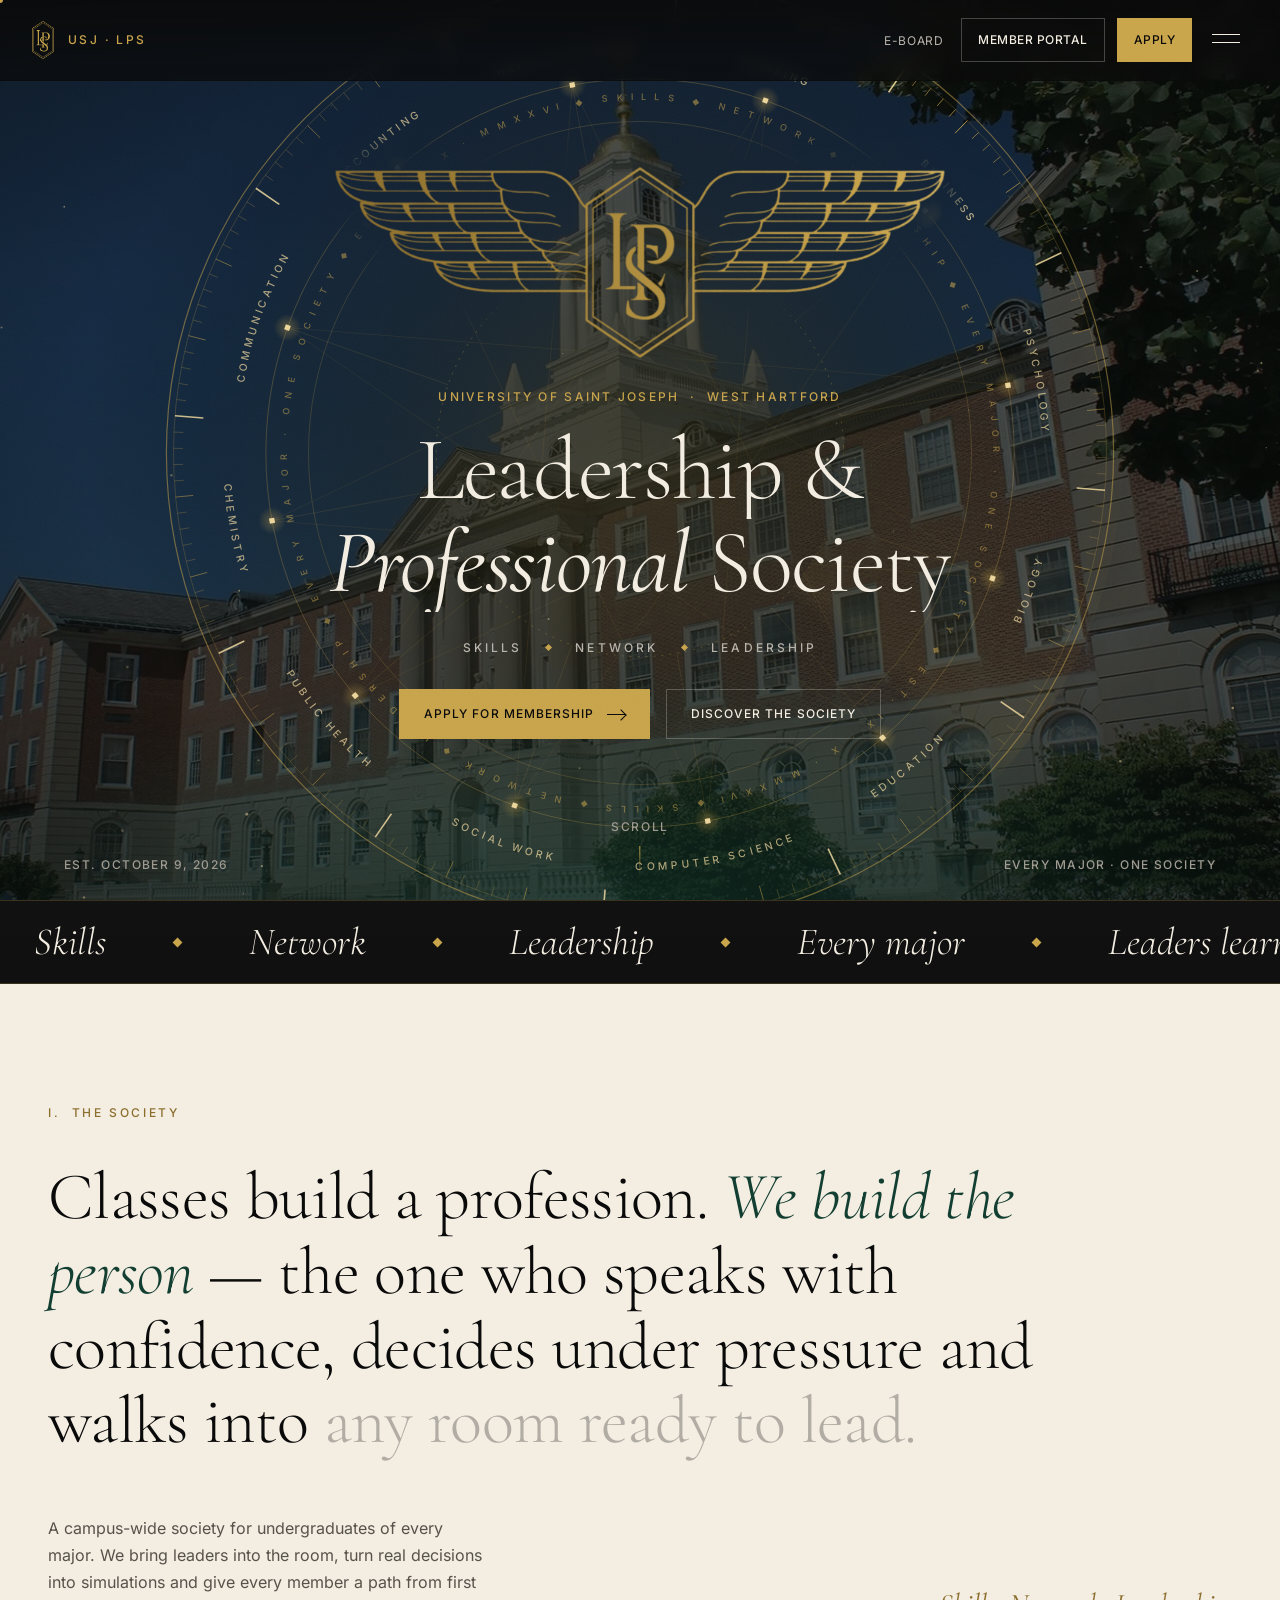
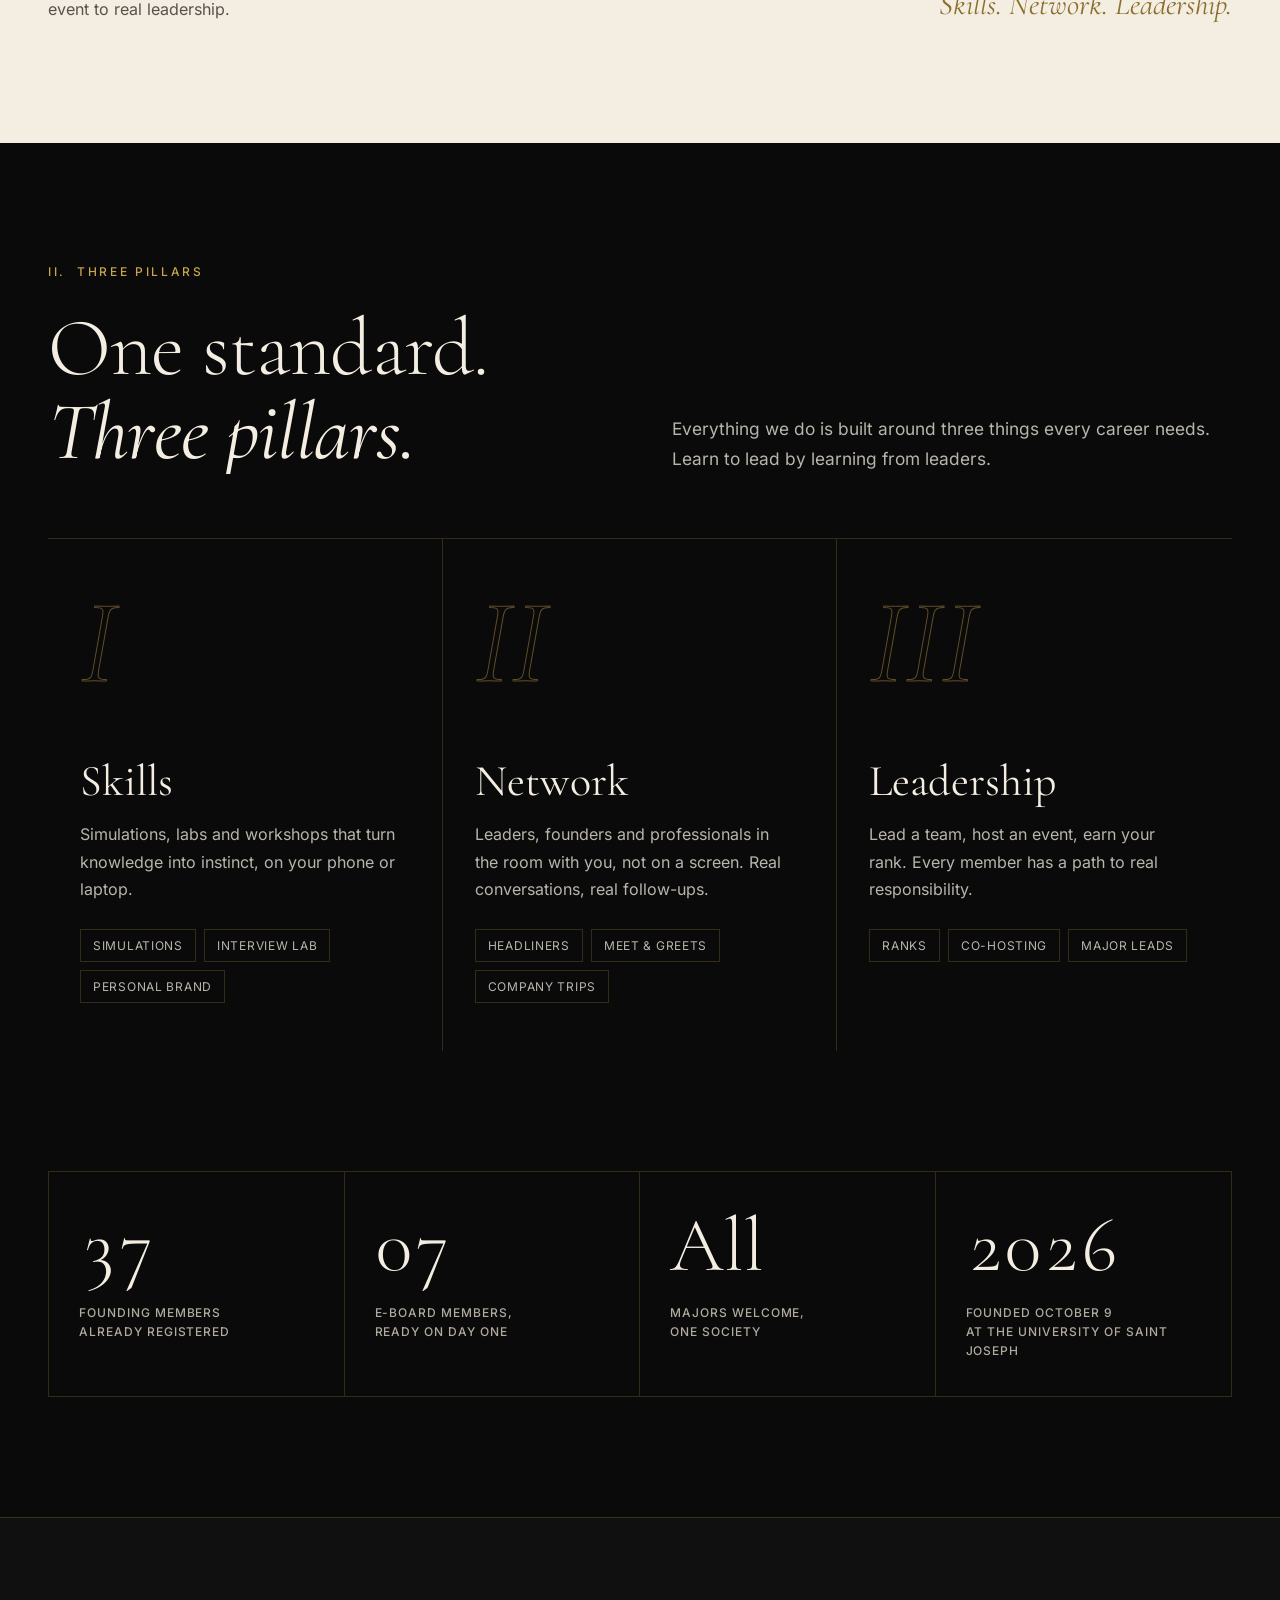
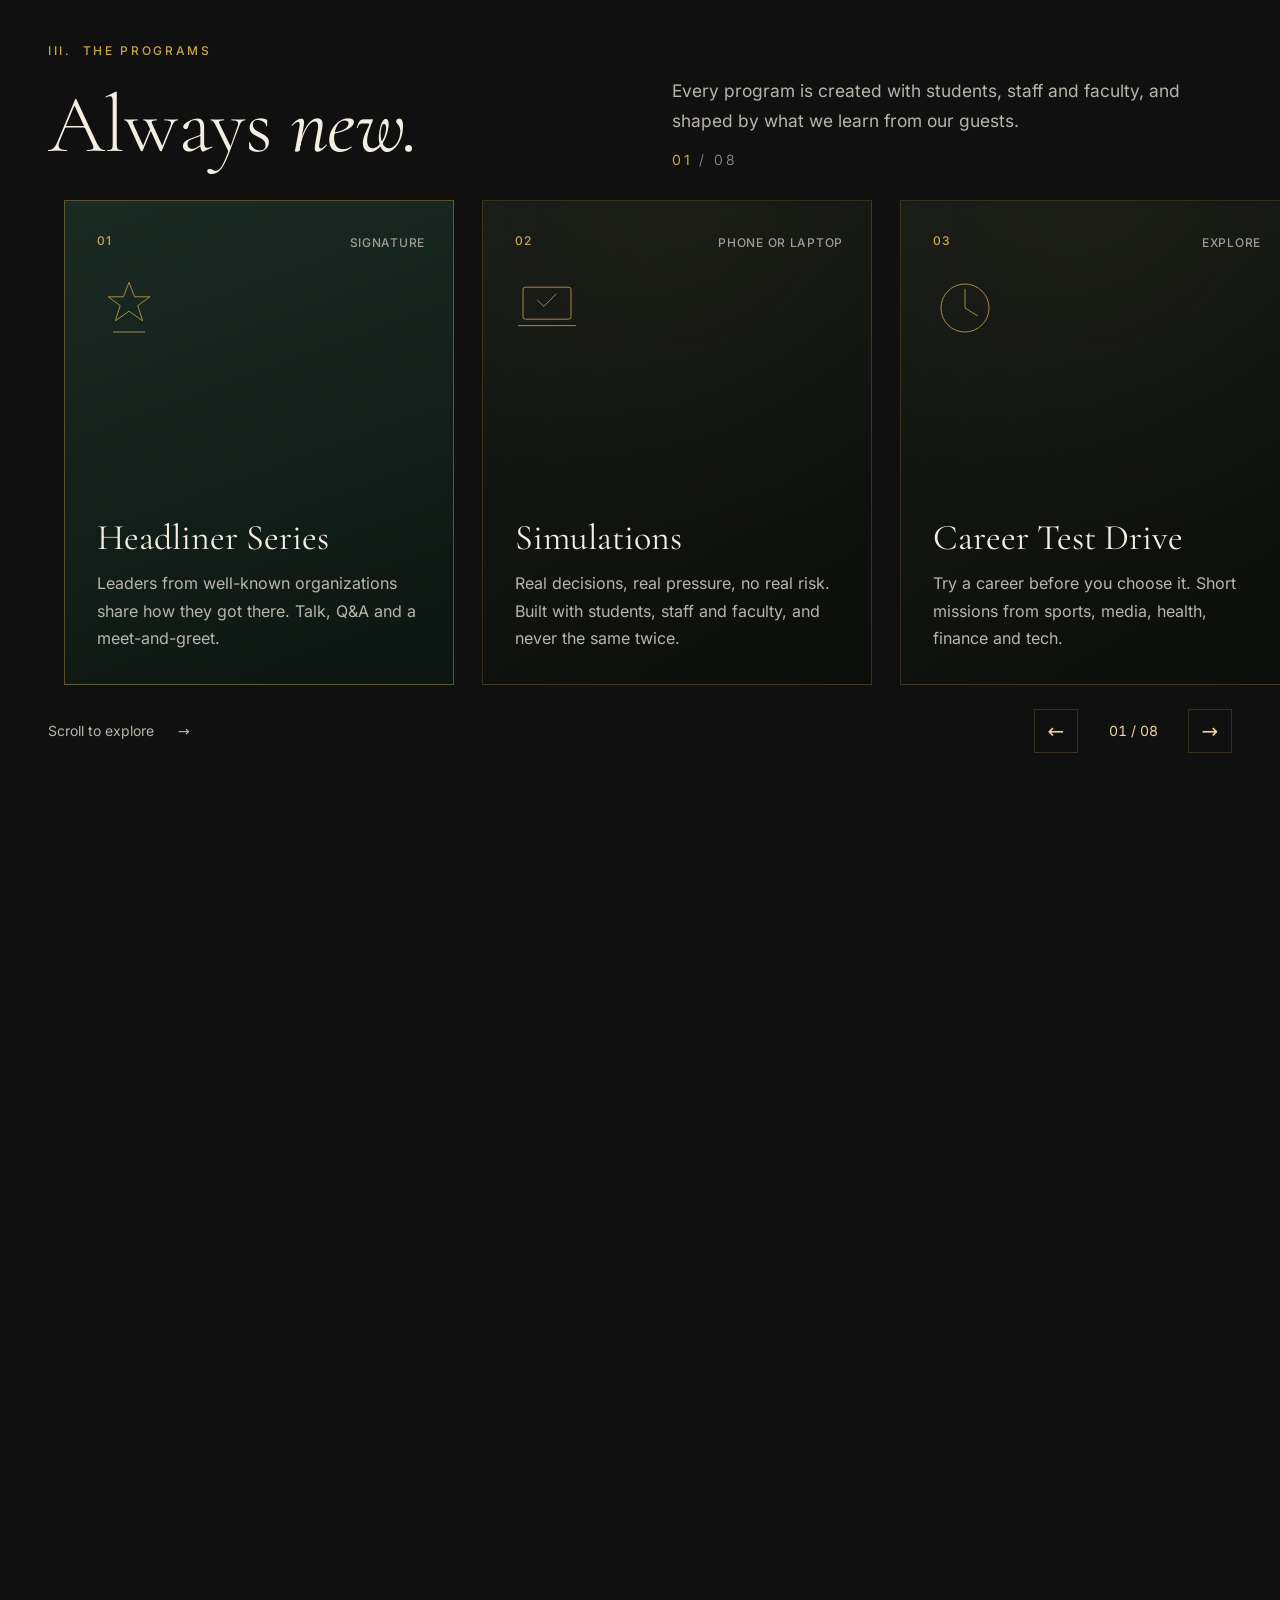
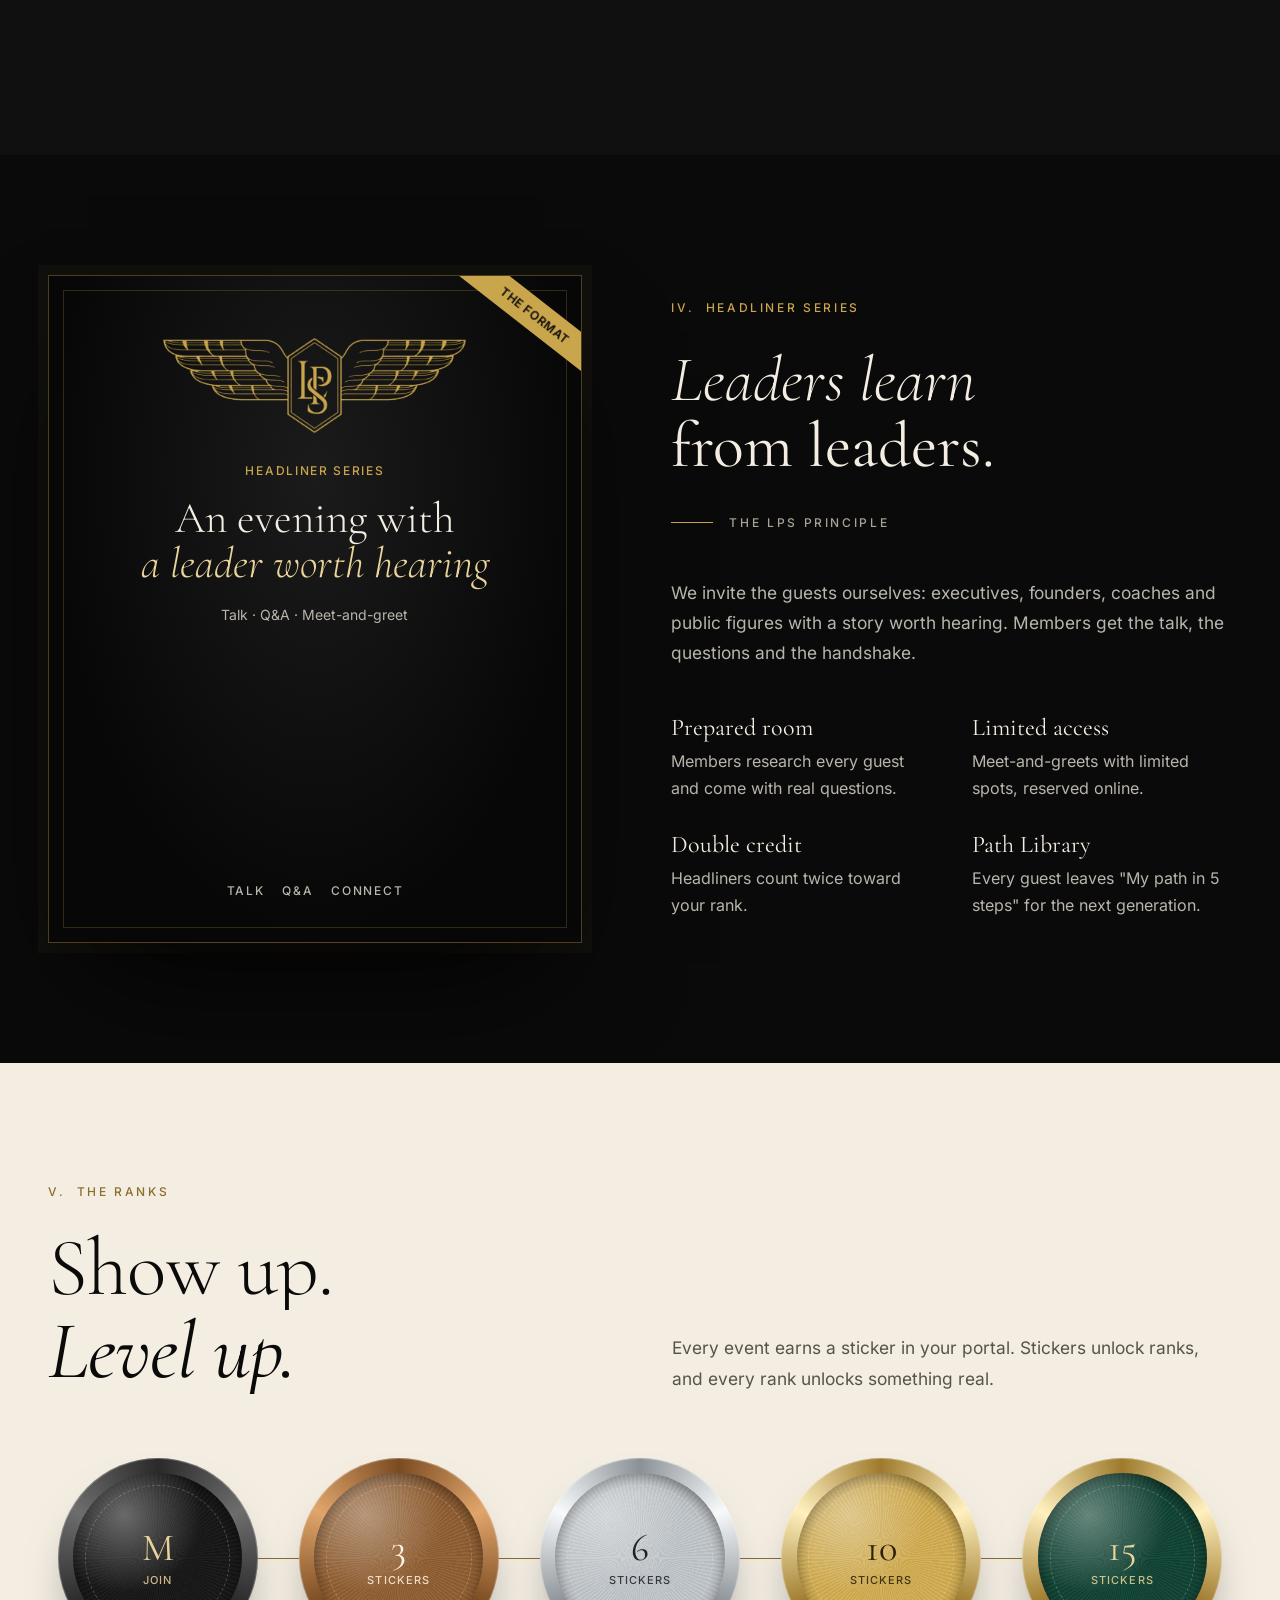
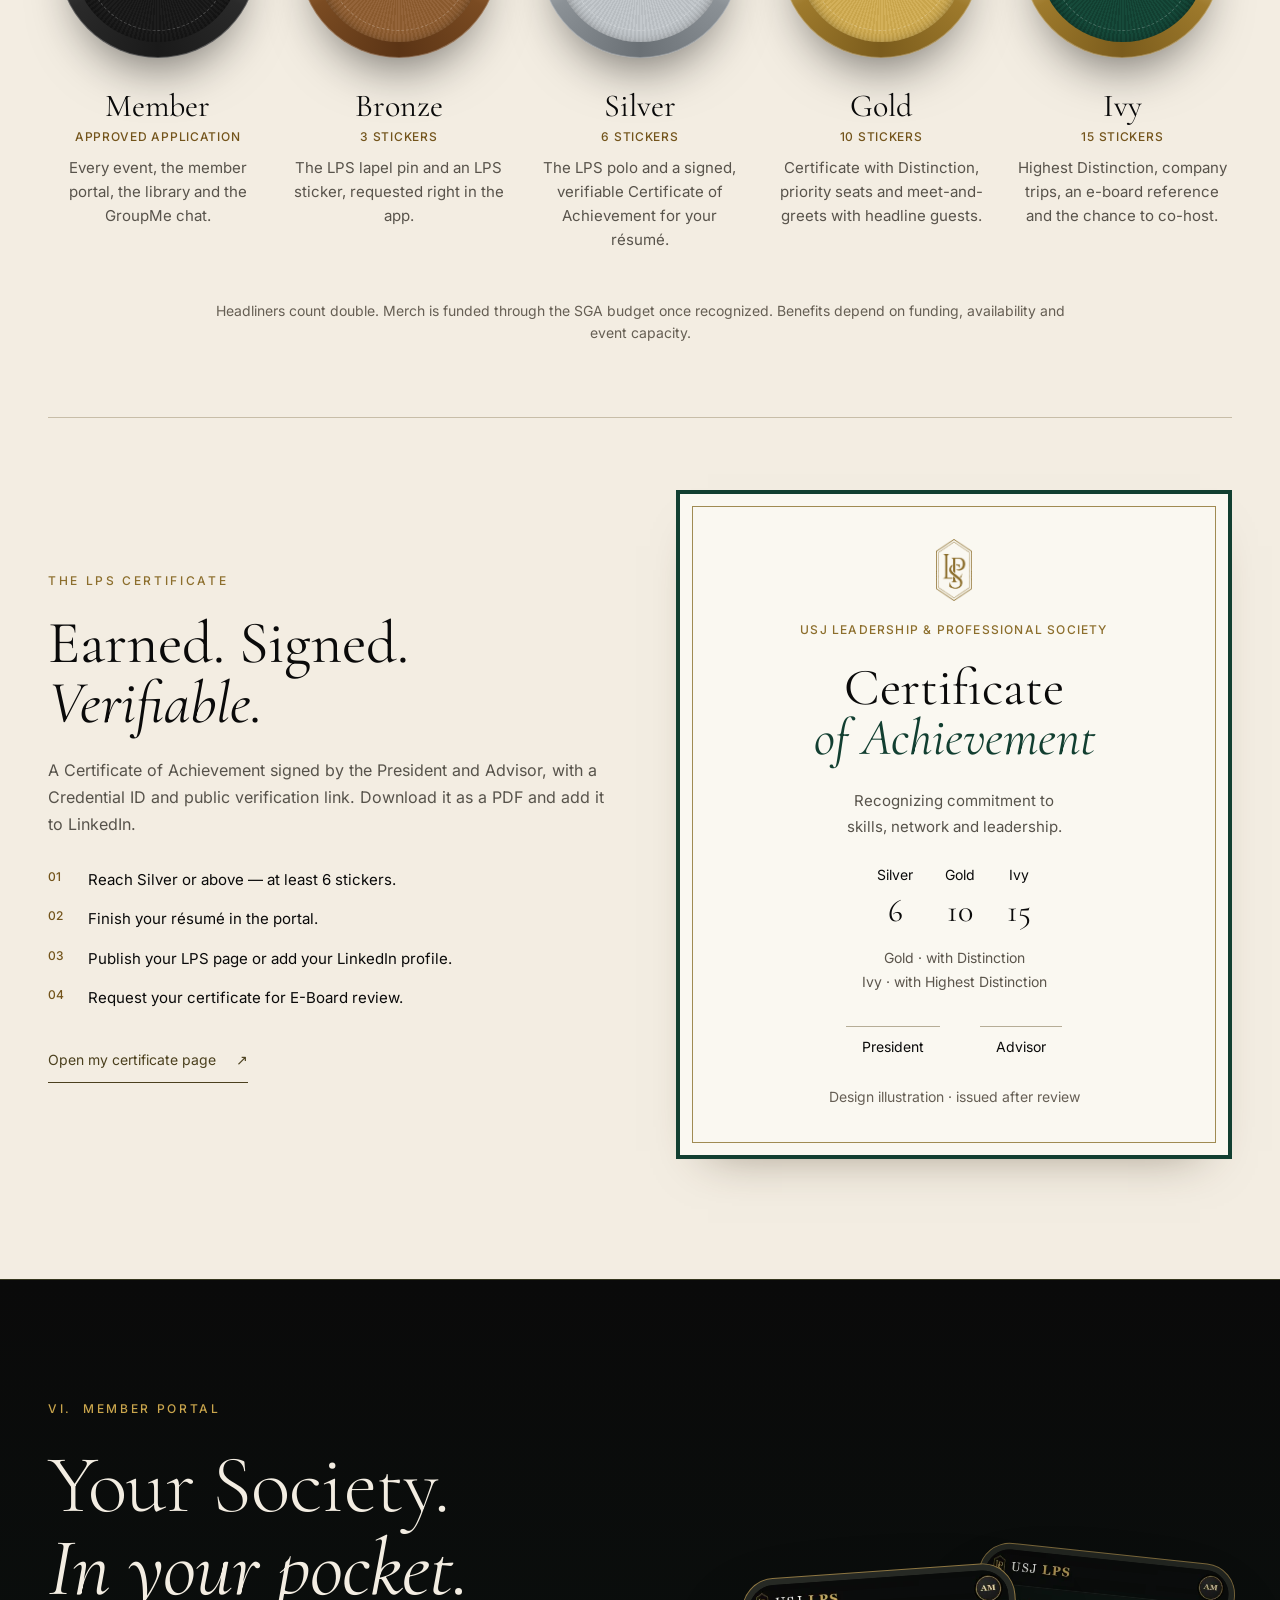
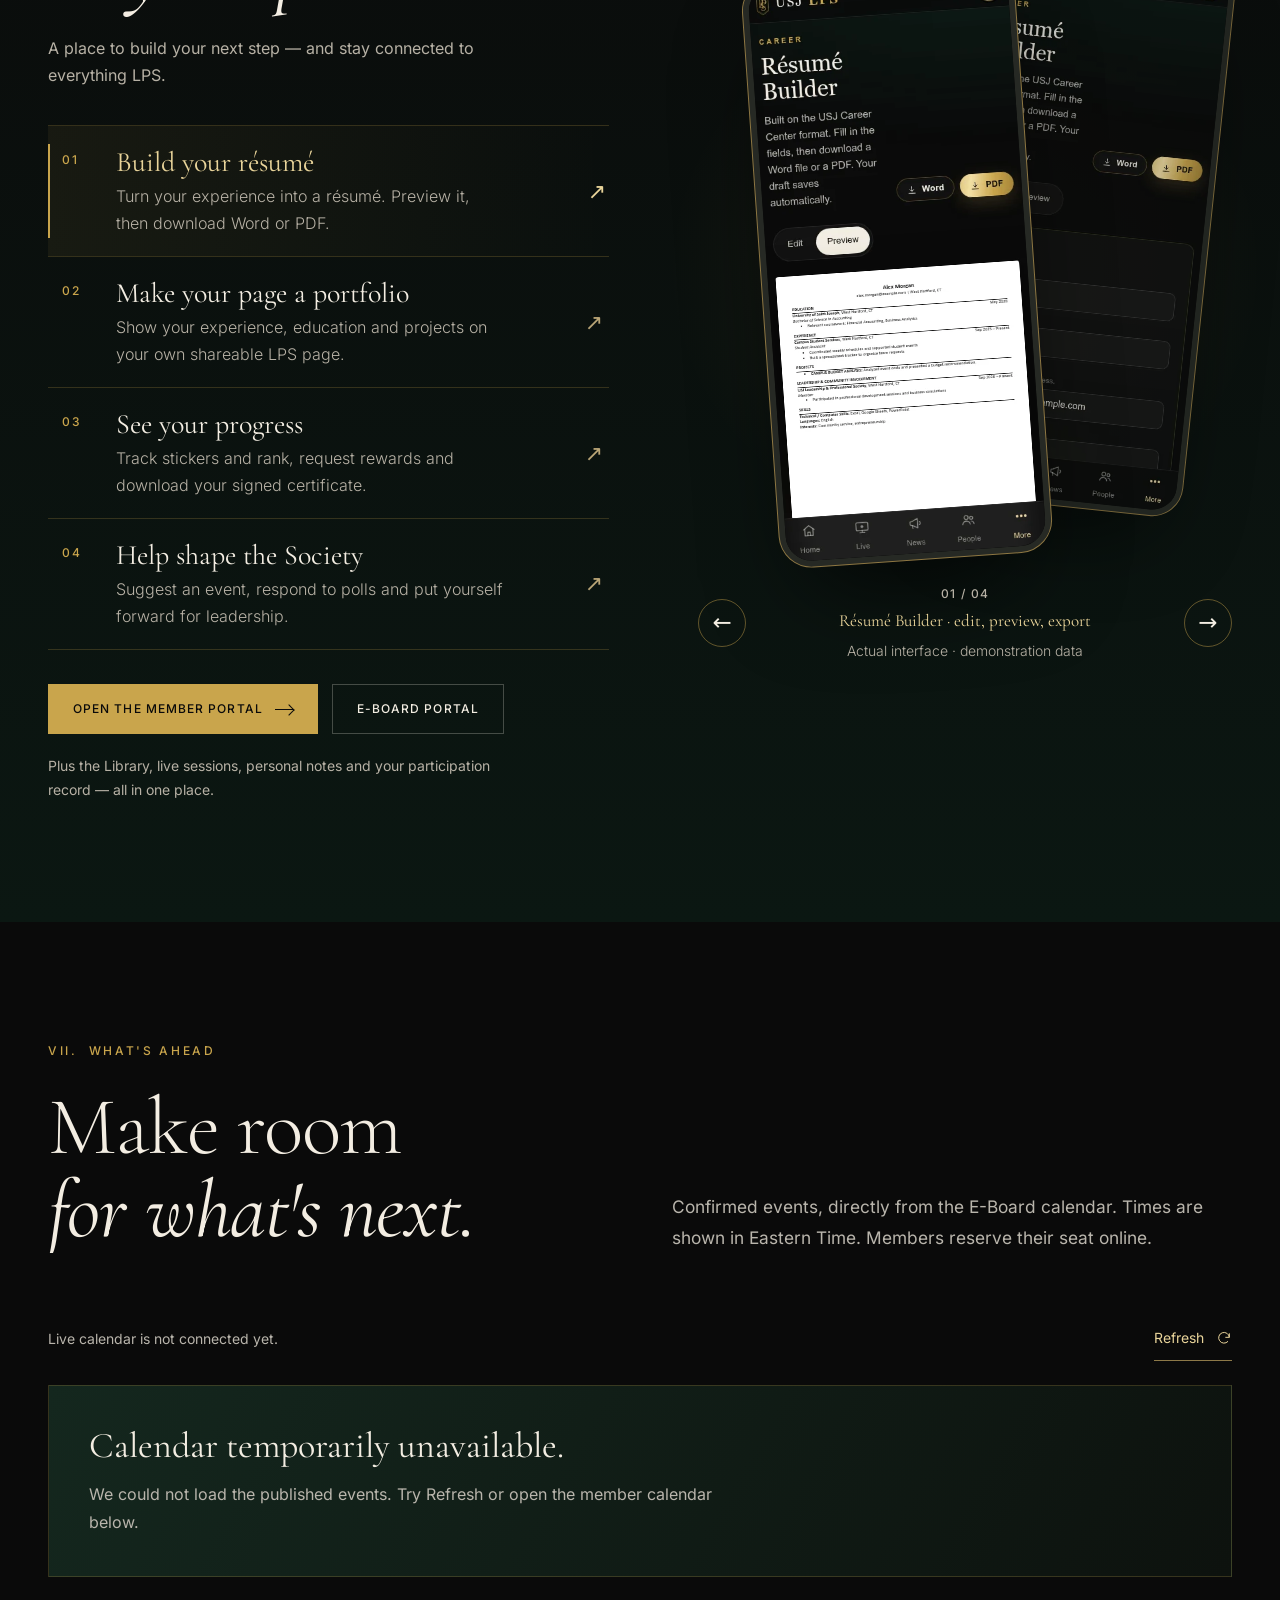
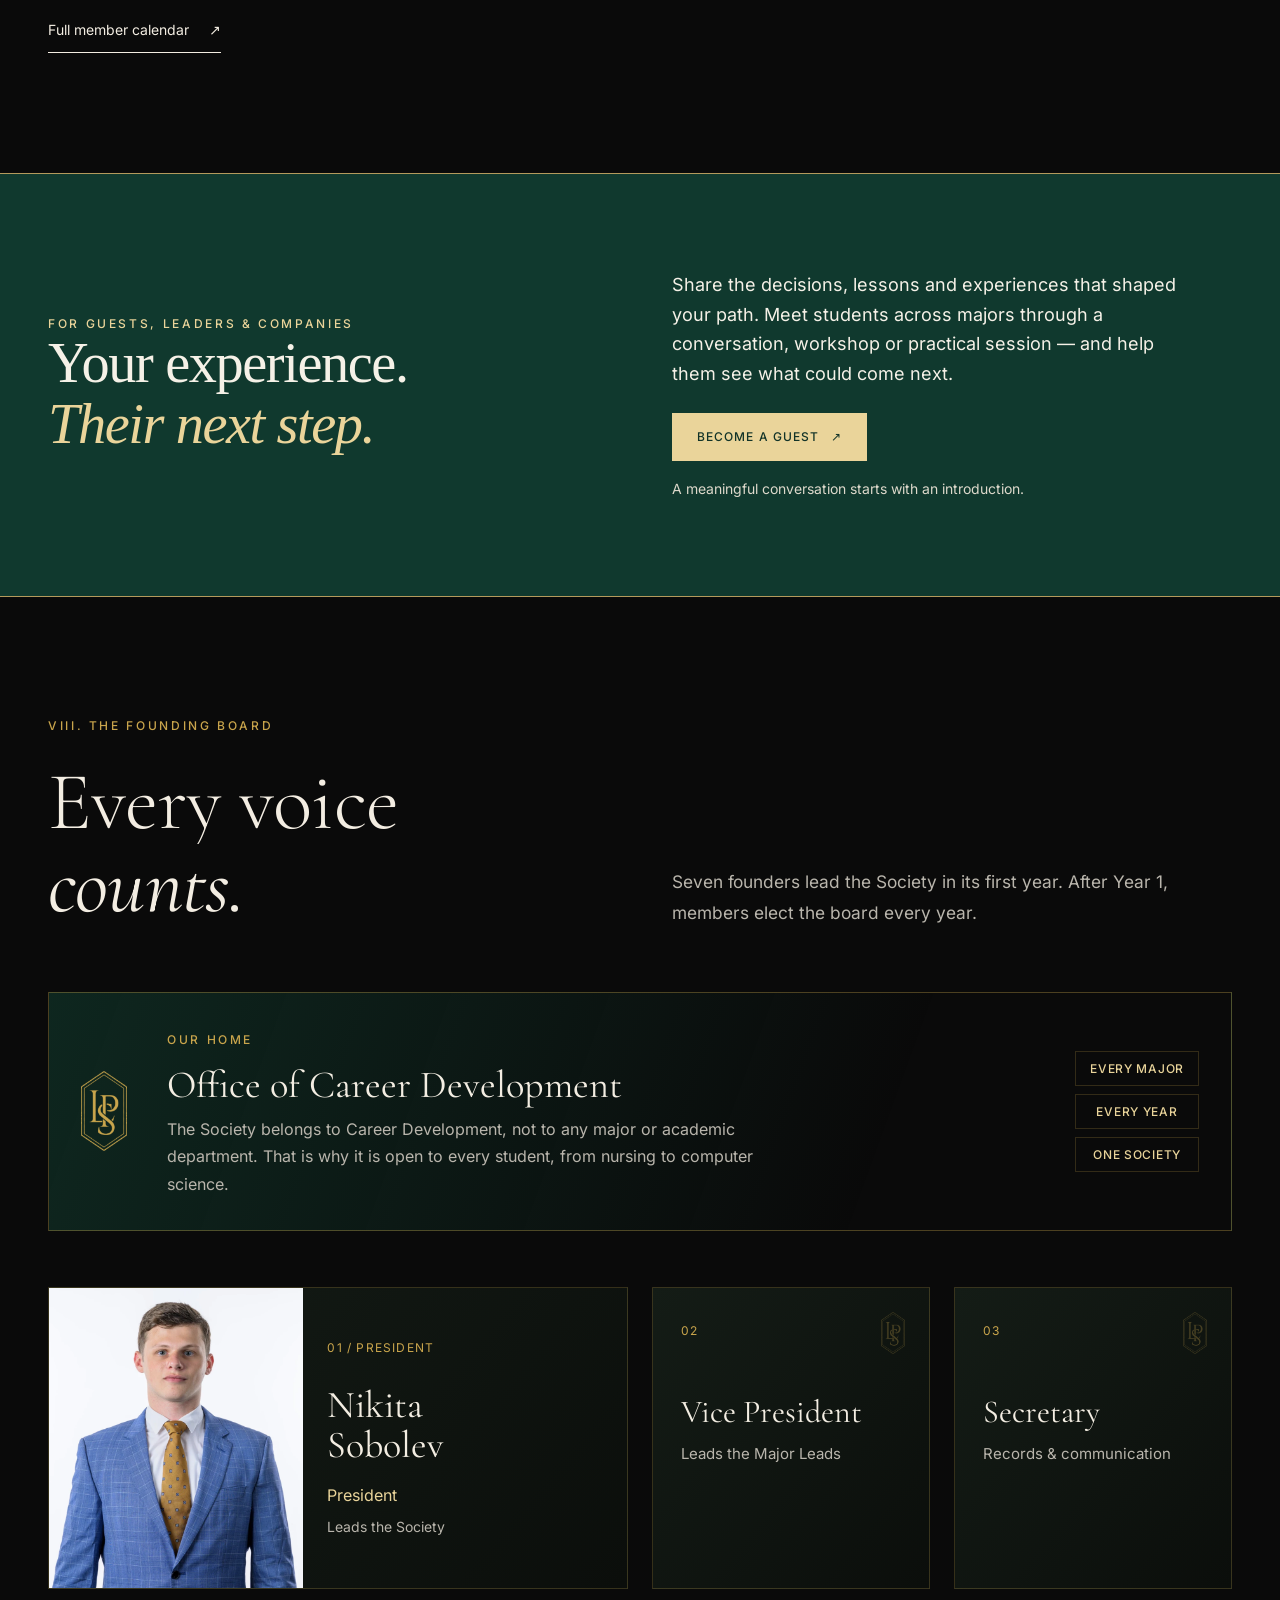
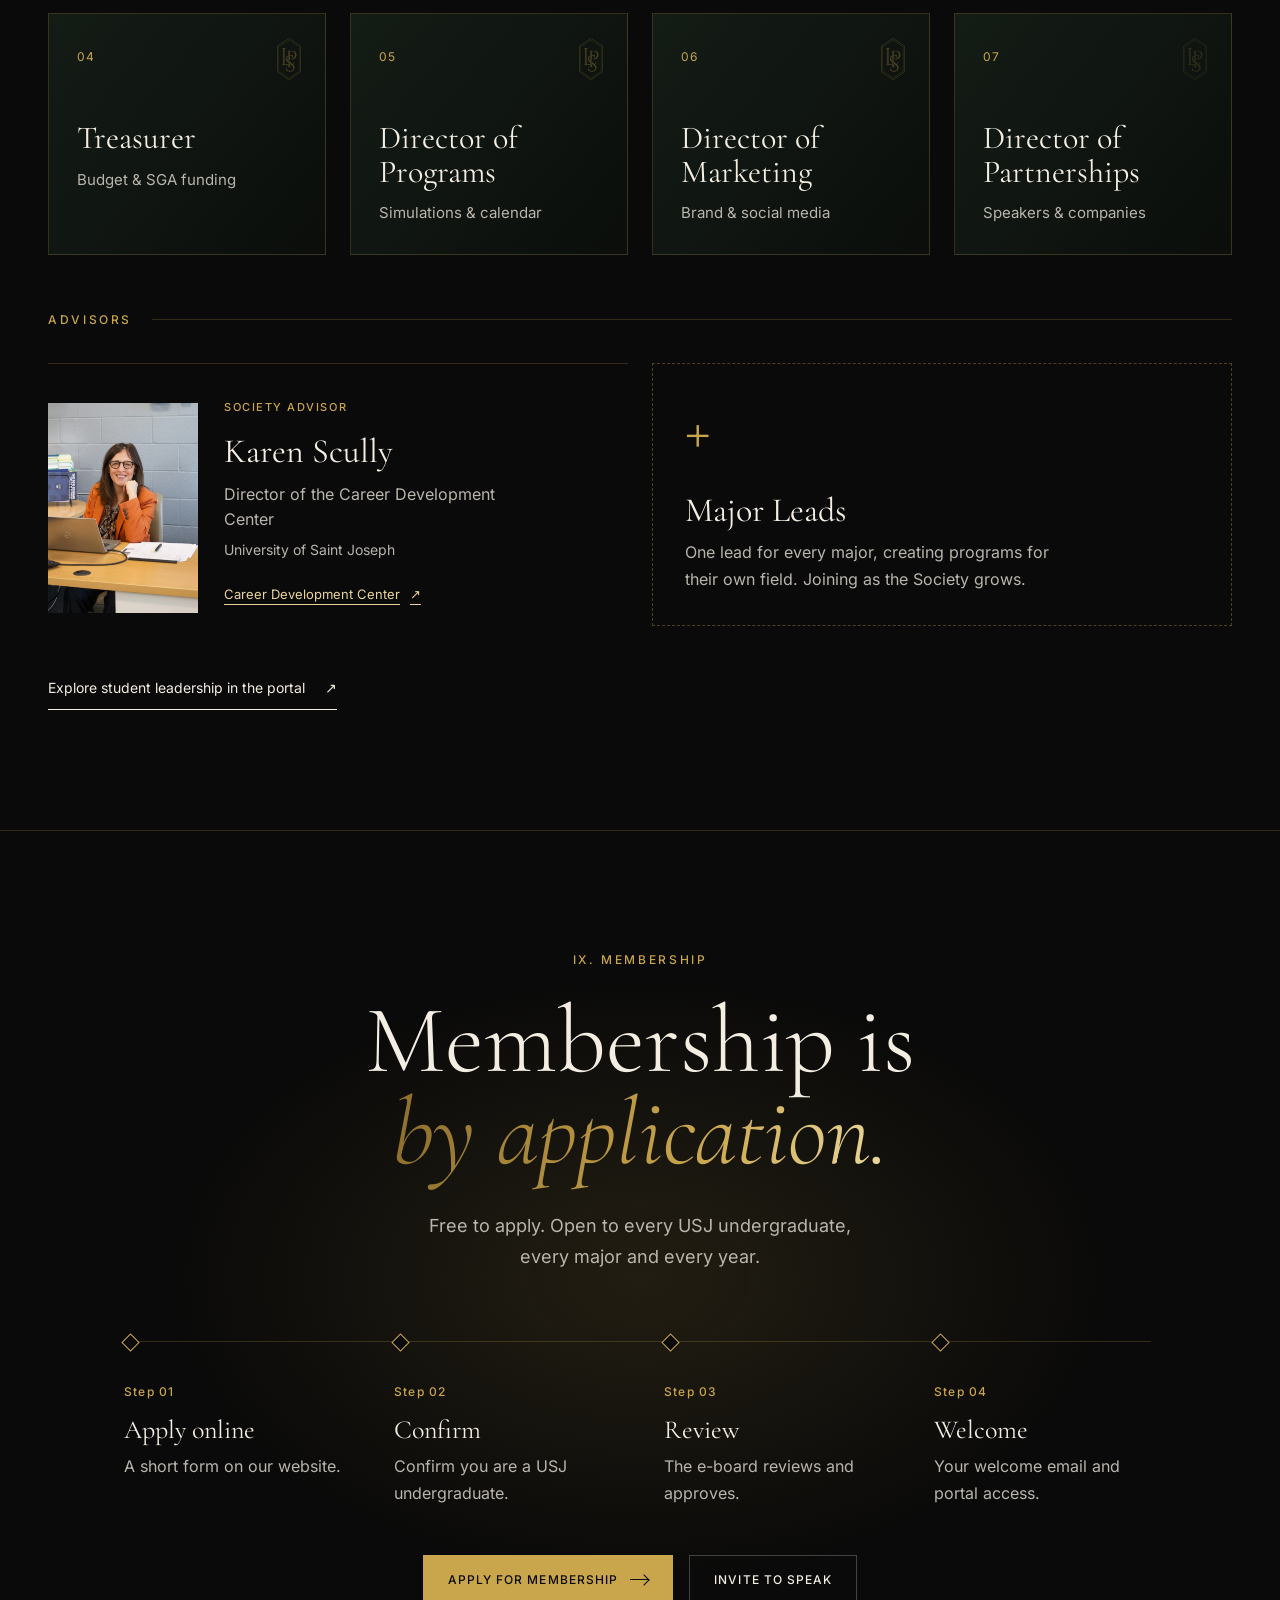
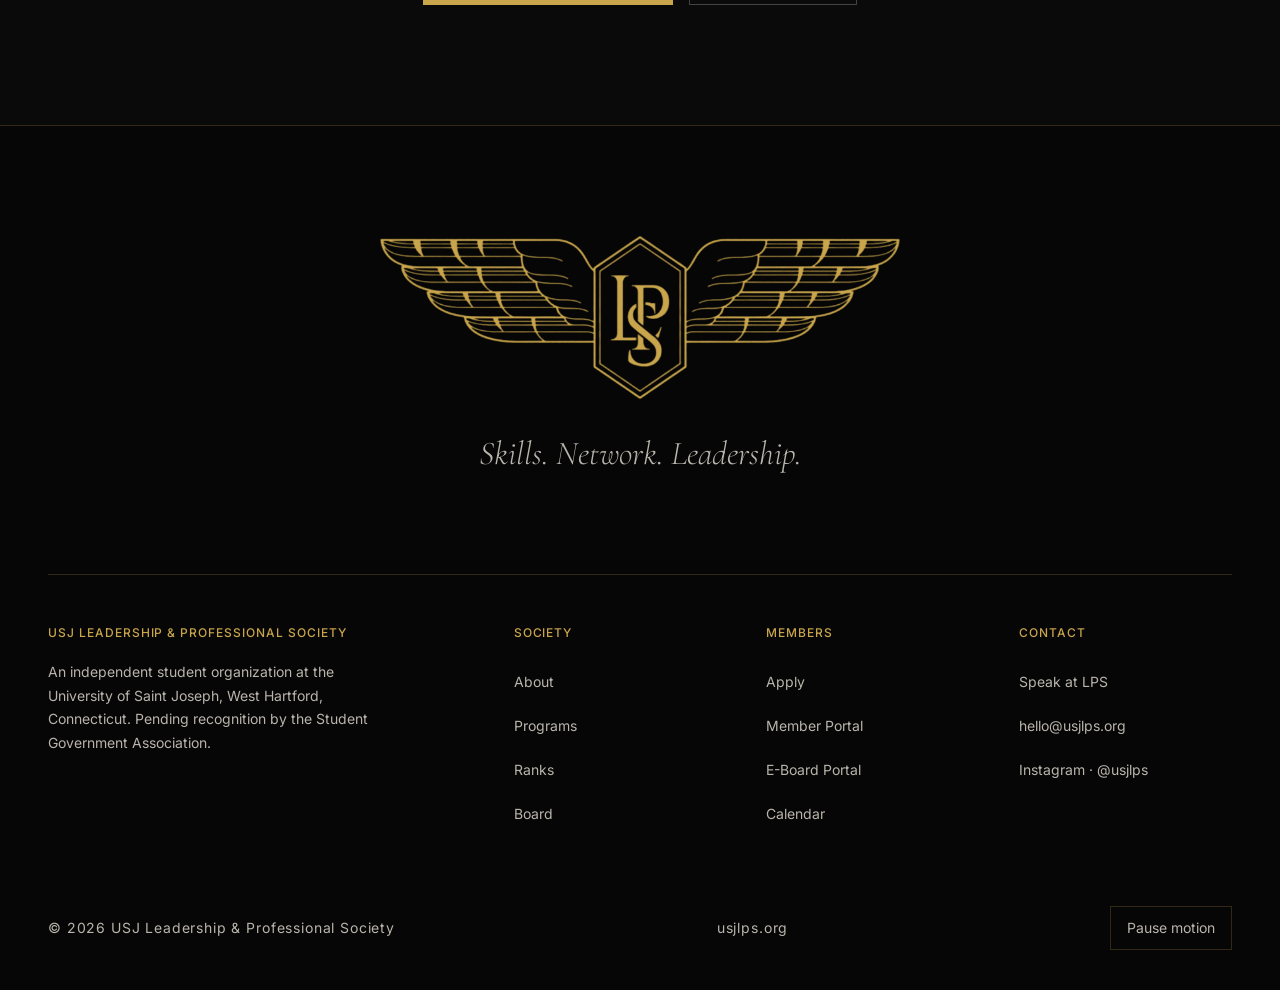
==== commit 135eba7f: "Add files via upload" ====
--- a/index.html
+++ b/index.html
@@ -52,7 +52,32 @@
 @media(max-width:600px){#portal .portal-choices{margin:30px 0}#portal .portal-choice{grid-template-columns:24px 1fr 20px;gap:5px 12px;padding:16px 0 16px 12px}#portal .portal-choice .choice-title{font-size:26px}#portal .portal-choice .choice-description{font-size:15px;line-height:1.6}#portal .portal-viewer{height:616px;max-width:345px;margin-top:8px}#portal .portal-device-stage{bottom:105px}#portal .portal-device-stage .actual-device{width:204px;border-width:4px;border-radius:26px}#portal .portal-device-stage .p1{transform:translateX(calc(-50% - 36px)) rotate(-4deg);top:16px}#portal .portal-device-stage .p2{transform:translateX(calc(-50% + 65px)) rotate(6deg) scale(.91);top:0}#portal .portal-slide-label{font-size:17px}#portal .portal-nav{gap:12px}#portal .portal-demo-label{font-size:14px}#portal .portal-tools-note{font-size:14px}}
 @media(prefers-reduced-motion:reduce){#portal .portal-choice,#portal .portal-choice:before,#portal .portal-choice .choice-arrow,#portal .portal-device-stage .actual-device{transition:none;animation:none!important}}
 </style>
-<style>.lps-guests{padding:96px 0;background:#10392e;color:#f5f1e7;border-top:1px solid #b49a5c;border-bottom:1px solid #b49a5c}.lps-guests-grid{display:grid;grid-template-columns:1fr 1fr;gap:64px;align-items:center}.lps-guests h2{font-family:Georgia,serif;font-weight:400;font-size:clamp(38px,4.4vw,66px);line-height:1.08;margin:0;letter-spacing:-.025em}.lps-guests h2 em{color:#ead49a}.lps-guests p{font-size:18px;line-height:1.65;max-width:510px;margin:0 0 24px}.lps-guests .eyebrow{color:#ead49a}.lps-guests .btn{min-height:48px;background:#ead49a;color:#123328;border:1px solid #ead49a}.lps-guests p.lps-guests-note{font-size:14px;margin:16px 0 0;color:#ddd9cb}header nav.links a{white-space:nowrap}header nav.links{gap:15px}@media(max-width:1300px){header .links{display:none!important}header .burger{display:flex!important}}@media(max-width:700px){.lps-guests{padding:60px 0}.lps-guests-grid{grid-template-columns:1fr;gap:28px}.lps-guests p{font-size:16px}}</style></head>
+<style>.lps-guests{padding:96px 0;background:#10392e;color:#f5f1e7;border-top:1px solid #b49a5c;border-bottom:1px solid #b49a5c}.lps-guests-grid{display:grid;grid-template-columns:1fr 1fr;gap:64px;align-items:center}.lps-guests h2{font-family:Georgia,serif;font-weight:400;font-size:clamp(38px,4.4vw,66px);line-height:1.08;margin:0;letter-spacing:-.025em}.lps-guests h2 em{color:#ead49a}.lps-guests p{font-size:18px;line-height:1.65;max-width:510px;margin:0 0 24px}.lps-guests .eyebrow{color:#ead49a}.lps-guests .btn{min-height:48px;background:#ead49a;color:#123328;border:1px solid #ead49a}.lps-guests p.lps-guests-note{font-size:14px;margin:16px 0 0;color:#ddd9cb}header nav.links a{white-space:nowrap}header nav.links{gap:15px}@media(max-width:1300px){header .links{display:none!important}header .burger{display:flex!important}}@media(max-width:700px){.lps-guests{padding:60px 0}.lps-guests-grid{grid-template-columns:1fr;gap:28px}.lps-guests p{font-size:16px}}</style><style id="lps-people-update">
+#board>.wrap>.pcgrid:not(.adv2){grid-template-columns:repeat(4,minmax(0,1fr))}
+#board .role-card:last-child{grid-column:auto;display:block;min-height:230px;padding:28px}
+#board .role-card:last-child h3{margin-top:52px}#board .role-card:last-child p{margin-top:12px}
+#board .lps-president{grid-column:span 2;display:grid;grid-template-columns:minmax(0,44%) minmax(0,1fr);padding:0;min-height:300px;gap:0}
+#board .lps-profile-photo{height:300px;min-height:300px;background:#edeef3;overflow:hidden}
+#board .lps-profile-photo img{display:block;width:100%;height:100%;object-fit:cover;object-position:50% 18%}
+#board .lps-profile-copy{padding:30px 24px;display:flex;flex-direction:column;justify-content:center;min-width:0}
+#board .lps-president h3{font-size:38px;line-height:1.05;margin:28px 0 0;max-width:none}
+#board .lps-president p{font-size:16px;color:var(--gold2);margin-top:16px}
+#board .lps-profile-note{display:block;font-size:14px;line-height:1.65;color:var(--mute);margin-top:6px}
+#board .lps-advisor{display:grid;grid-template-columns:150px minmax(0,1fr);align-items:center;gap:26px;padding-top:26px}
+#board .lps-advisor-photo{height:210px;overflow:hidden;background:#dae0dd}
+#board .lps-advisor-photo img{display:block;width:100%;height:100%;object-fit:cover;object-position:50% 28%}
+#board .lps-advisor h3{font-size:34px;line-height:1.1;margin:18px 0 12px}
+#board .lps-advisor p{font-size:16px;line-height:1.55;max-width:280px;margin:0}
+#board .lps-advisor .eyebrow{font-size:11px;letter-spacing:.14em}
+#board .lps-profile-source{display:inline-flex;gap:10px;align-items:center;min-height:44px;font-size:13px;line-height:1.5;color:var(--gold2);margin-top:12px;text-decoration:underline;text-underline-offset:5px}
+#board .lps-profile-source:focus-visible{outline:2px solid var(--gold);outline-offset:5px}
+.lps-sr-only{position:absolute;width:1px;height:1px;padding:0;margin:-1px;overflow:hidden;clip:rect(0,0,0,0);white-space:nowrap;border:0}
+@media(max-width:1150px) and (min-width:701px){#board .lps-advisor{grid-template-columns:115px minmax(0,1fr);gap:20px}#board .lps-advisor h3{font-size:30px}}
+@media(max-width:1000px){#board>.wrap>.pcgrid:not(.adv2){grid-template-columns:repeat(2,minmax(0,1fr))}}
+@media(max-width:700px){#board .adv2{grid-template-columns:1fr}#board .lps-president{grid-column:1/-1;min-height:280px}#board .lps-profile-photo{height:280px;min-height:280px}#board .lps-president h3{font-size:34px}#board .lps-profile-copy{padding:24px 20px}#board .lps-advisor{grid-template-columns:130px minmax(0,1fr);gap:22px}#board .lps-advisor h3{font-size:30px}#board .lps-advisor-photo{height:200px}#board .lps-advisor p{font-size:15px}#board .lps-profile-source{font-size:12px}}
+@media(max-width:360px){#board .lps-advisor{grid-template-columns:105px minmax(0,1fr);gap:16px}#board .lps-president h3{font-size:30px}}
+</style>
+</head>
 <body class=""><a class="skip" href="#top">Skip to content</a>
 <div id="pre"><div class="half t"></div><div class="half b"></div><div class="mark"><div class="m"></div><div class="bar"><i></i></div><div class="cap">Est. October 9, 2026</div></div></div>
 <div id="prog"></div><div class="grain"></div><div class="cur"></div><div class="cur2"></div>
@@ -155,9 +180,9 @@
 <section class="lps-guests" id="for-guests"><div class="wrap lps-guests-grid"><div><div class="eyebrow">For guests, leaders &amp; companies</div><h2>Your experience.<br/><em>Their next step.</em></h2></div><div><p>Share the decisions, lessons and experiences that shaped your path. Meet students across majors through a conversation, workshop or practical session — and help them see what could come next.</p><a class="btn solid" href="http://guests.usjlps.org/">Become a Guest <span aria-hidden="true">↗</span></a><p class="lps-guests-note">A meaningful conversation starts with an introduction.</p></div></div></section><section class="board" id="board"><div class="wrap">
 <div class="sechead"><div><div class="eyebrow rv">VIII. The Founding Board</div><h2 class="big" style="margin-top:26px"><span class="mask"><span>Every voice</span></span><span class="mask"><span><em>counts.</em></span></span></h2></div><p class="lead rv d2">Seven founders lead the Society in its first year. After Year 1, members elect the board every year.</p></div>
 <div class="home rv"><div class="hm"></div><div><span class="eyebrow">Our home</span><h4>Office of Career Development</h4><p>The Society belongs to Career Development, not to any major or academic department. That is why it is open to every student, from nursing to computer science.</p></div><ul><li>Every major</li><li>Every year</li><li>One society</li></ul></div>
-<div class="pcgrid"><article class="role-card rv d0" tabindex="0"><span class="role-number">01</span><div aria-hidden="true" class="role-monogram"></div><h3>President</h3><p>Leads the Society</p></article><article class="role-card rv d1" tabindex="0"><span class="role-number">02</span><div aria-hidden="true" class="role-monogram"></div><h3>Vice President</h3><p>Leads the Major Leads</p></article><article class="role-card rv d2" tabindex="0"><span class="role-number">03</span><div aria-hidden="true" class="role-monogram"></div><h3>Secretary</h3><p>Records &amp; communication</p></article><article class="role-card rv d3" tabindex="0"><span class="role-number">04</span><div aria-hidden="true" class="role-monogram"></div><h3>Treasurer</h3><p>Budget &amp; SGA funding</p></article><article class="role-card rv d0" tabindex="0"><span class="role-number">05</span><div aria-hidden="true" class="role-monogram"></div><h3>Director of Programs</h3><p>Simulations &amp; calendar</p></article><article class="role-card rv d1" tabindex="0"><span class="role-number">06</span><div aria-hidden="true" class="role-monogram"></div><h3>Director of Marketing</h3><p>Brand &amp; social media</p></article><article class="role-card rv d2" tabindex="0"><span class="role-number">07</span><div aria-hidden="true" class="role-monogram"></div><h3>Director of Partnerships</h3><p>Speakers &amp; companies</p></article></div>
+<div class="pcgrid"><article class="role-card lps-president rv d0"><div class="lps-profile-photo"><img src="[data-uri]" alt="Nikita Sobolev, President of the Leadership &amp; Professional Society" width="800" height="977" loading="eager" decoding="async"></div><div class="lps-profile-copy"><span class="role-number">01 / PRESIDENT</span><h3>Nikita<br>Sobolev</h3><p>President</p><span class="lps-profile-note">Leads the Society</span></div></article><article class="role-card rv d1" tabindex="0"><span class="role-number">02</span><div aria-hidden="true" class="role-monogram"></div><h3>Vice President</h3><p>Leads the Major Leads</p></article><article class="role-card rv d2" tabindex="0"><span class="role-number">03</span><div aria-hidden="true" class="role-monogram"></div><h3>Secretary</h3><p>Records &amp; communication</p></article><article class="role-card rv d3" tabindex="0"><span class="role-number">04</span><div aria-hidden="true" class="role-monogram"></div><h3>Treasurer</h3><p>Budget &amp; SGA funding</p></article><article class="role-card rv d0" tabindex="0"><span class="role-number">05</span><div aria-hidden="true" class="role-monogram"></div><h3>Director of Programs</h3><p>Simulations &amp; calendar</p></article><article class="role-card rv d1" tabindex="0"><span class="role-number">06</span><div aria-hidden="true" class="role-monogram"></div><h3>Director of Marketing</h3><p>Brand &amp; social media</p></article><article class="role-card rv d2" tabindex="0"><span class="role-number">07</span><div aria-hidden="true" class="role-monogram"></div><h3>Director of Partnerships</h3><p>Speakers &amp; companies</p></article></div>
 <div class="advh rv"><span class="eyebrow">Advisors</span><i></i></div>
-<div class="pcgrid adv2"><article class="advising rv"><div class="eyebrow">Faculty &amp; Staff Advisors</div><h3>Guidance.<br/><em>Perspective.</em></h3><p>Two advisor roles, supporting the Society through the Office of Career Development.</p></article><div class="leads rv d2"><b>+</b><h5>Major Leads</h5><p>One lead for every major, creating programs for their own field. Joining as the Society grows.</p></div></div>
+<div class="pcgrid adv2"><article class="advising lps-advisor rv"><div class="lps-advisor-photo"><img src="[data-uri]" alt="Karen Scully, Society Advisor and Director of the Career Development Center at USJ" width="800" height="832" loading="eager" decoding="async"></div><div class="lps-advisor-copy"><div class="eyebrow">Society Advisor</div><h3>Karen Scully</h3><p>Director of the Career Development Center</p><span class="lps-profile-note">University of Saint Joseph</span><a class="lps-profile-source" href="https://www.usj.edu/academics/academic-services/career-development-center/" target="_blank" rel="noopener noreferrer">Career Development Center <span aria-hidden="true">↗</span><span class="lps-sr-only"> (opens in a new tab)</span></a></div></article><div class="leads rv d2"><b>+</b><h5>Major Leads</h5><p>One lead for every major, creating programs for their own field. Joining as the Society grows.</p></div></div>
 <a class="text-link board-link rv" href="https://members.usjlps.org/leadership">Explore student leadership in the portal <span aria-hidden="true">↗</span></a></div></section>
 <section class="join" id="join"><div class="glow"></div><div class="wrap" style="position:relative">
 <div class="eyebrow rv">IX. Membership</div>
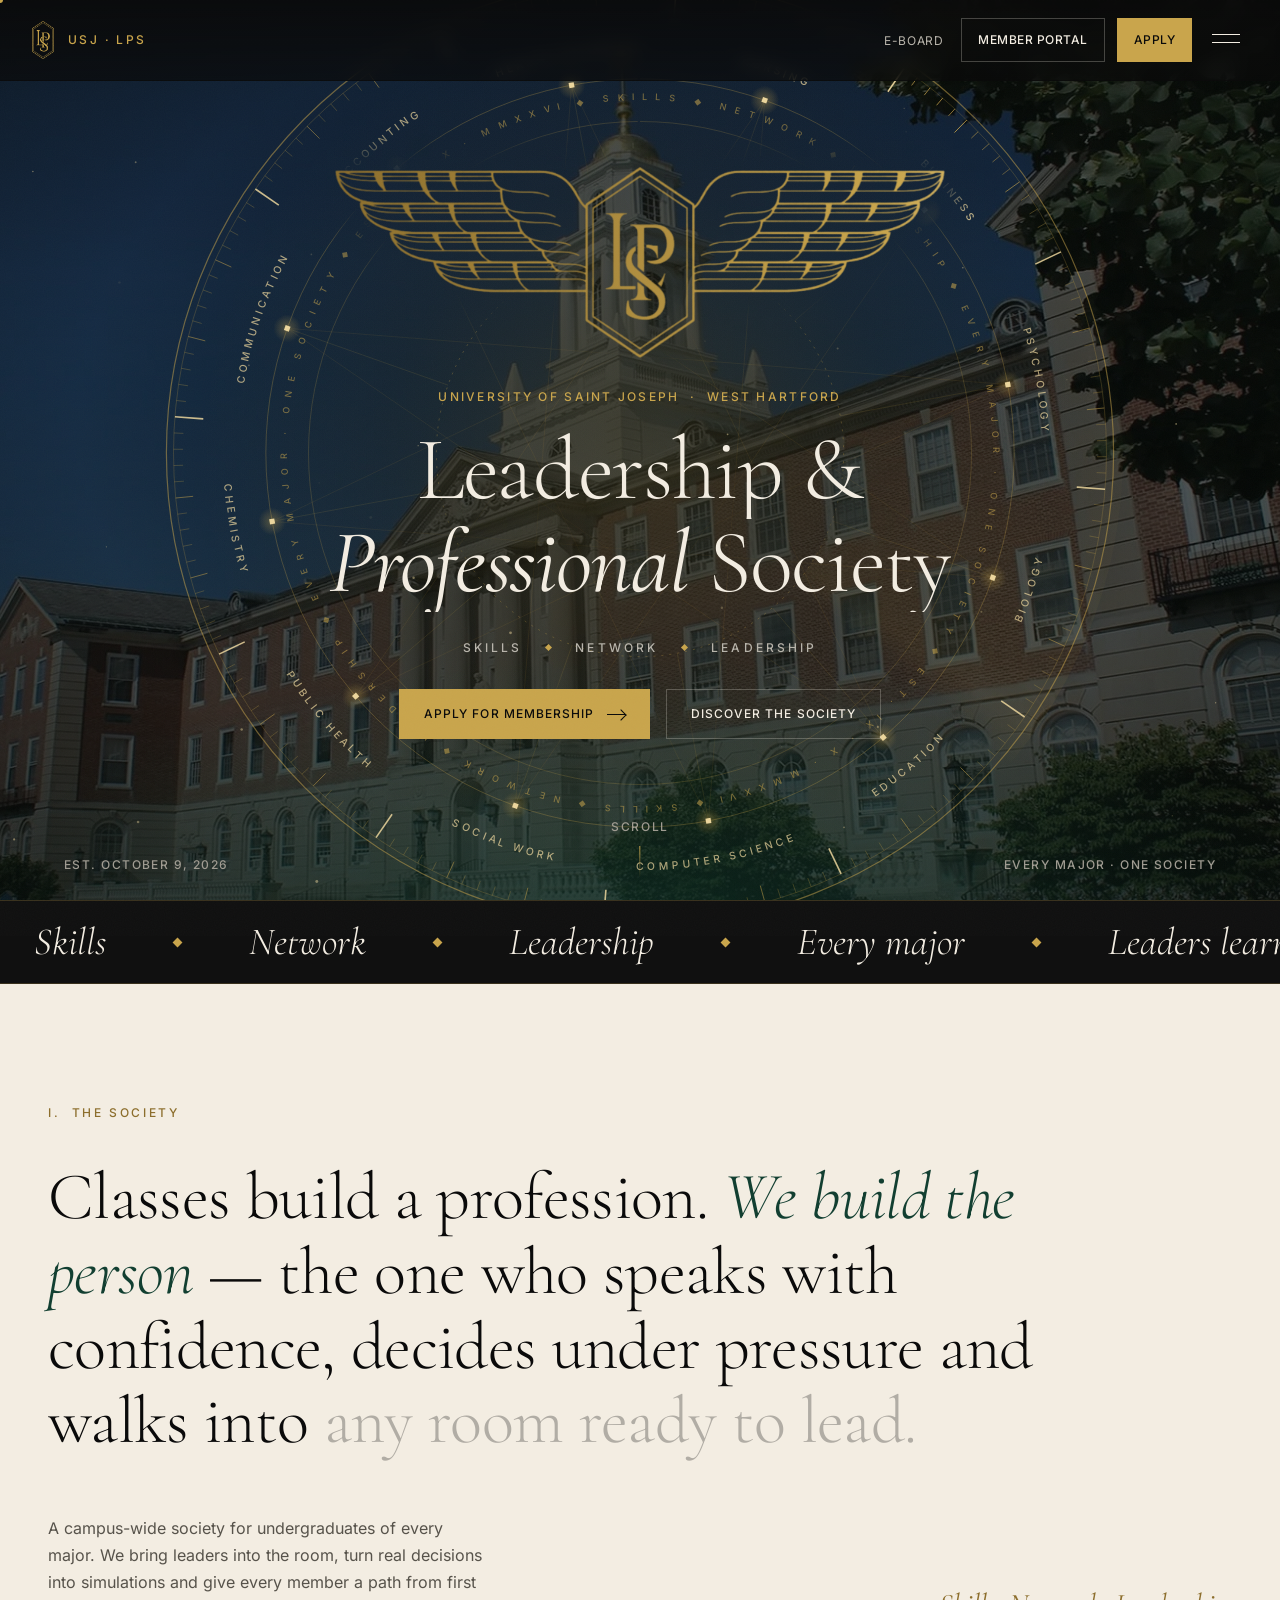
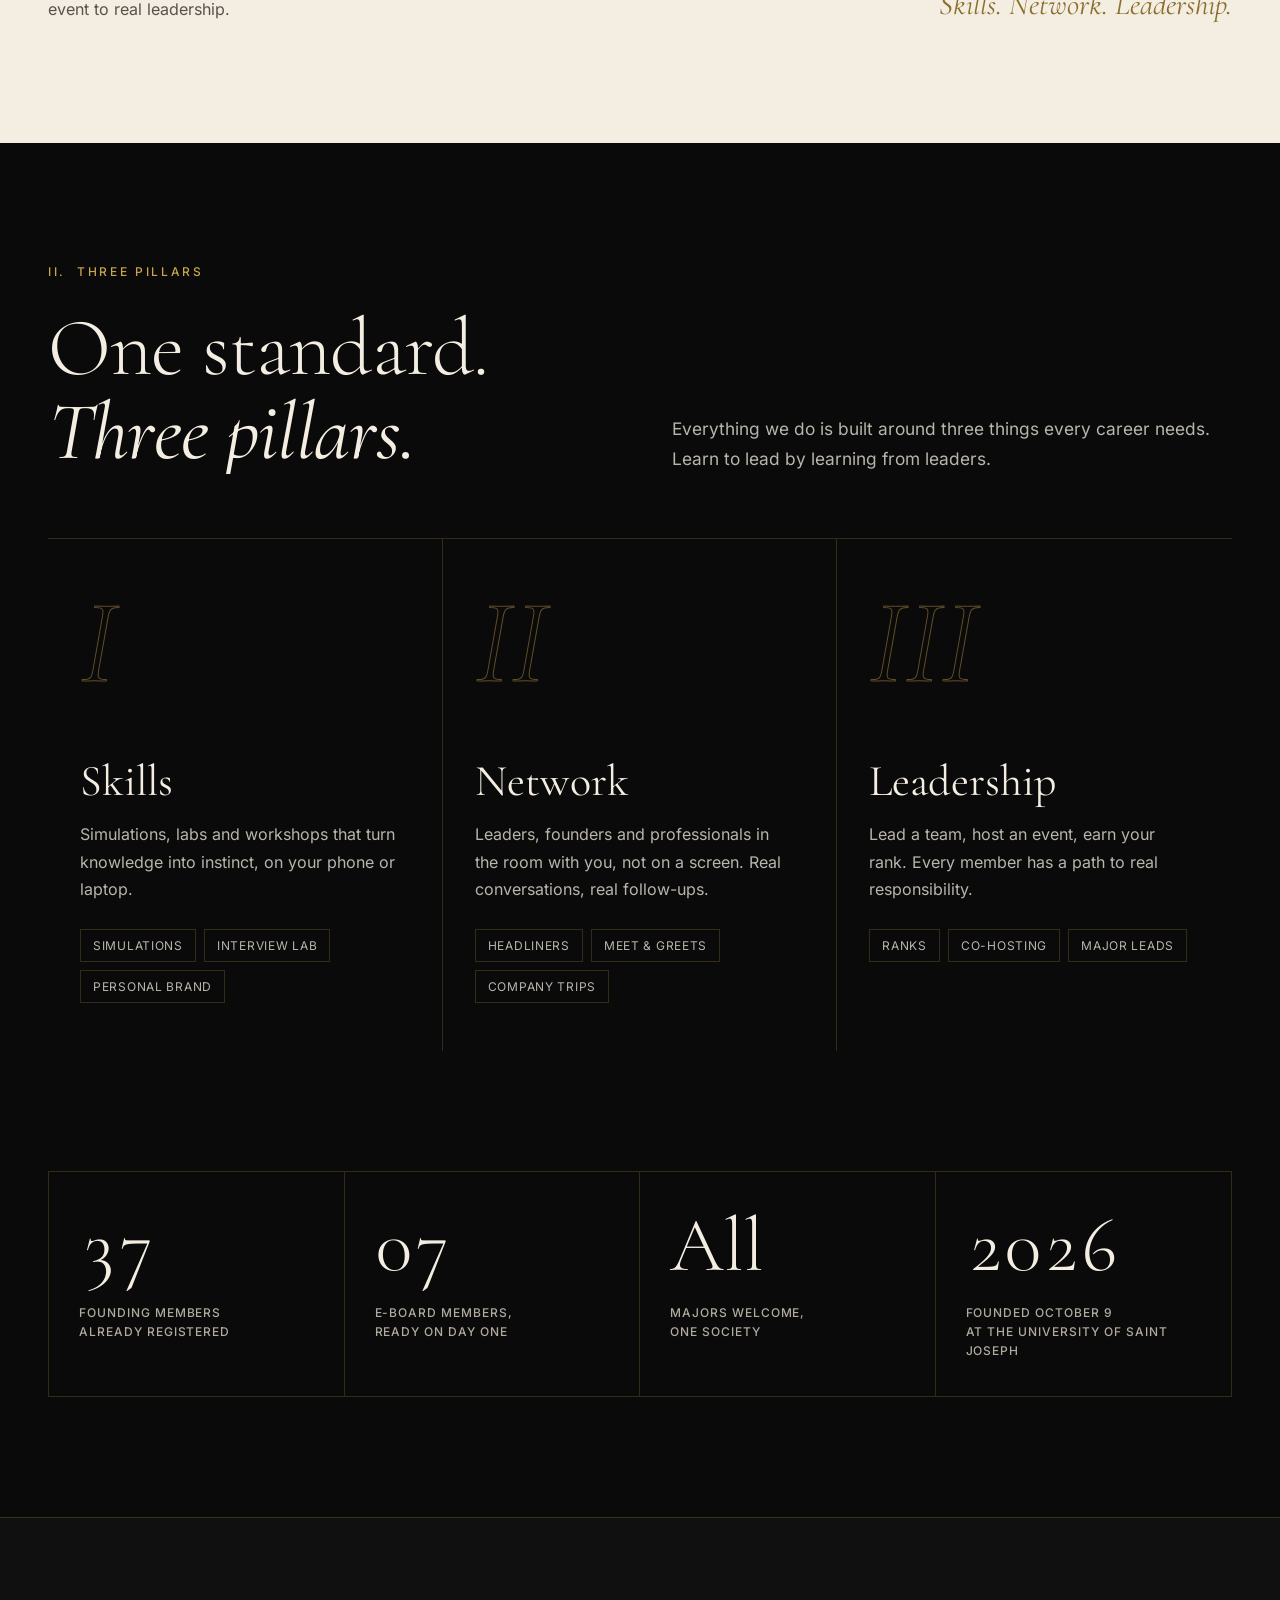
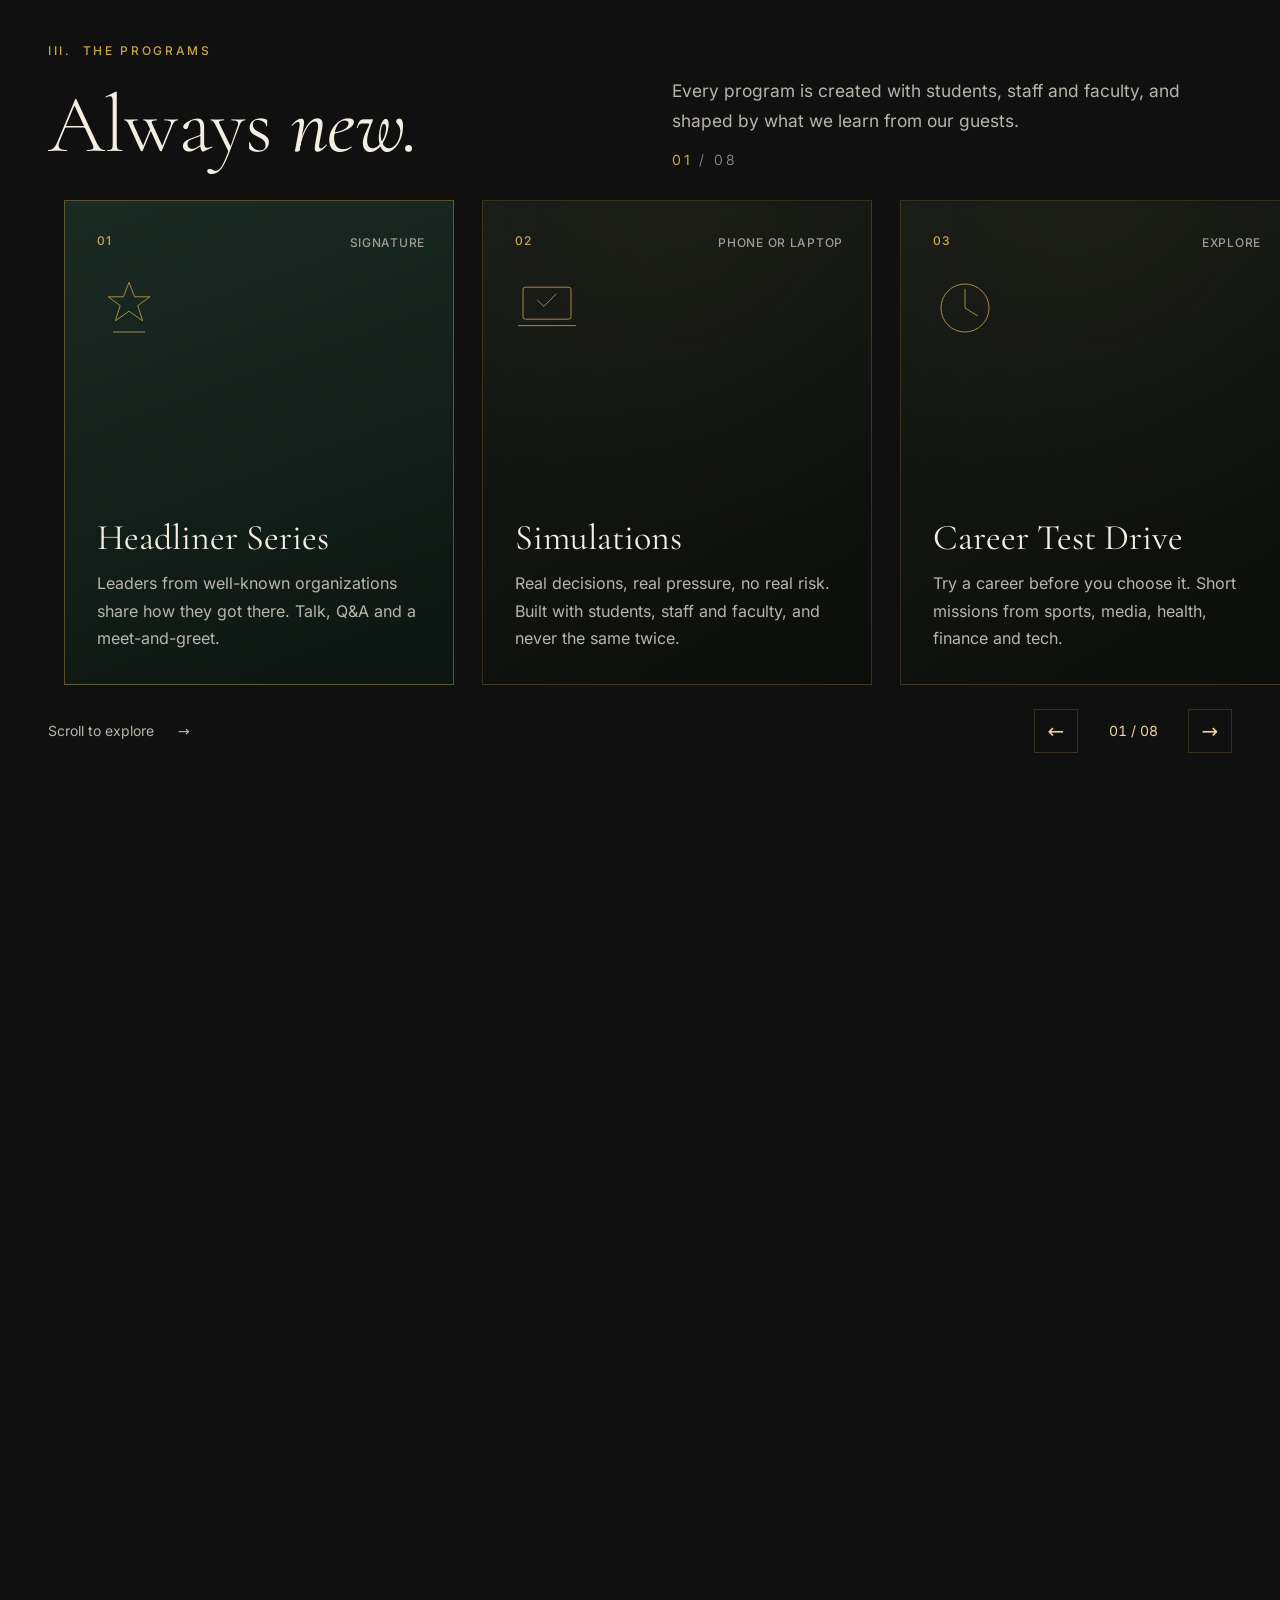
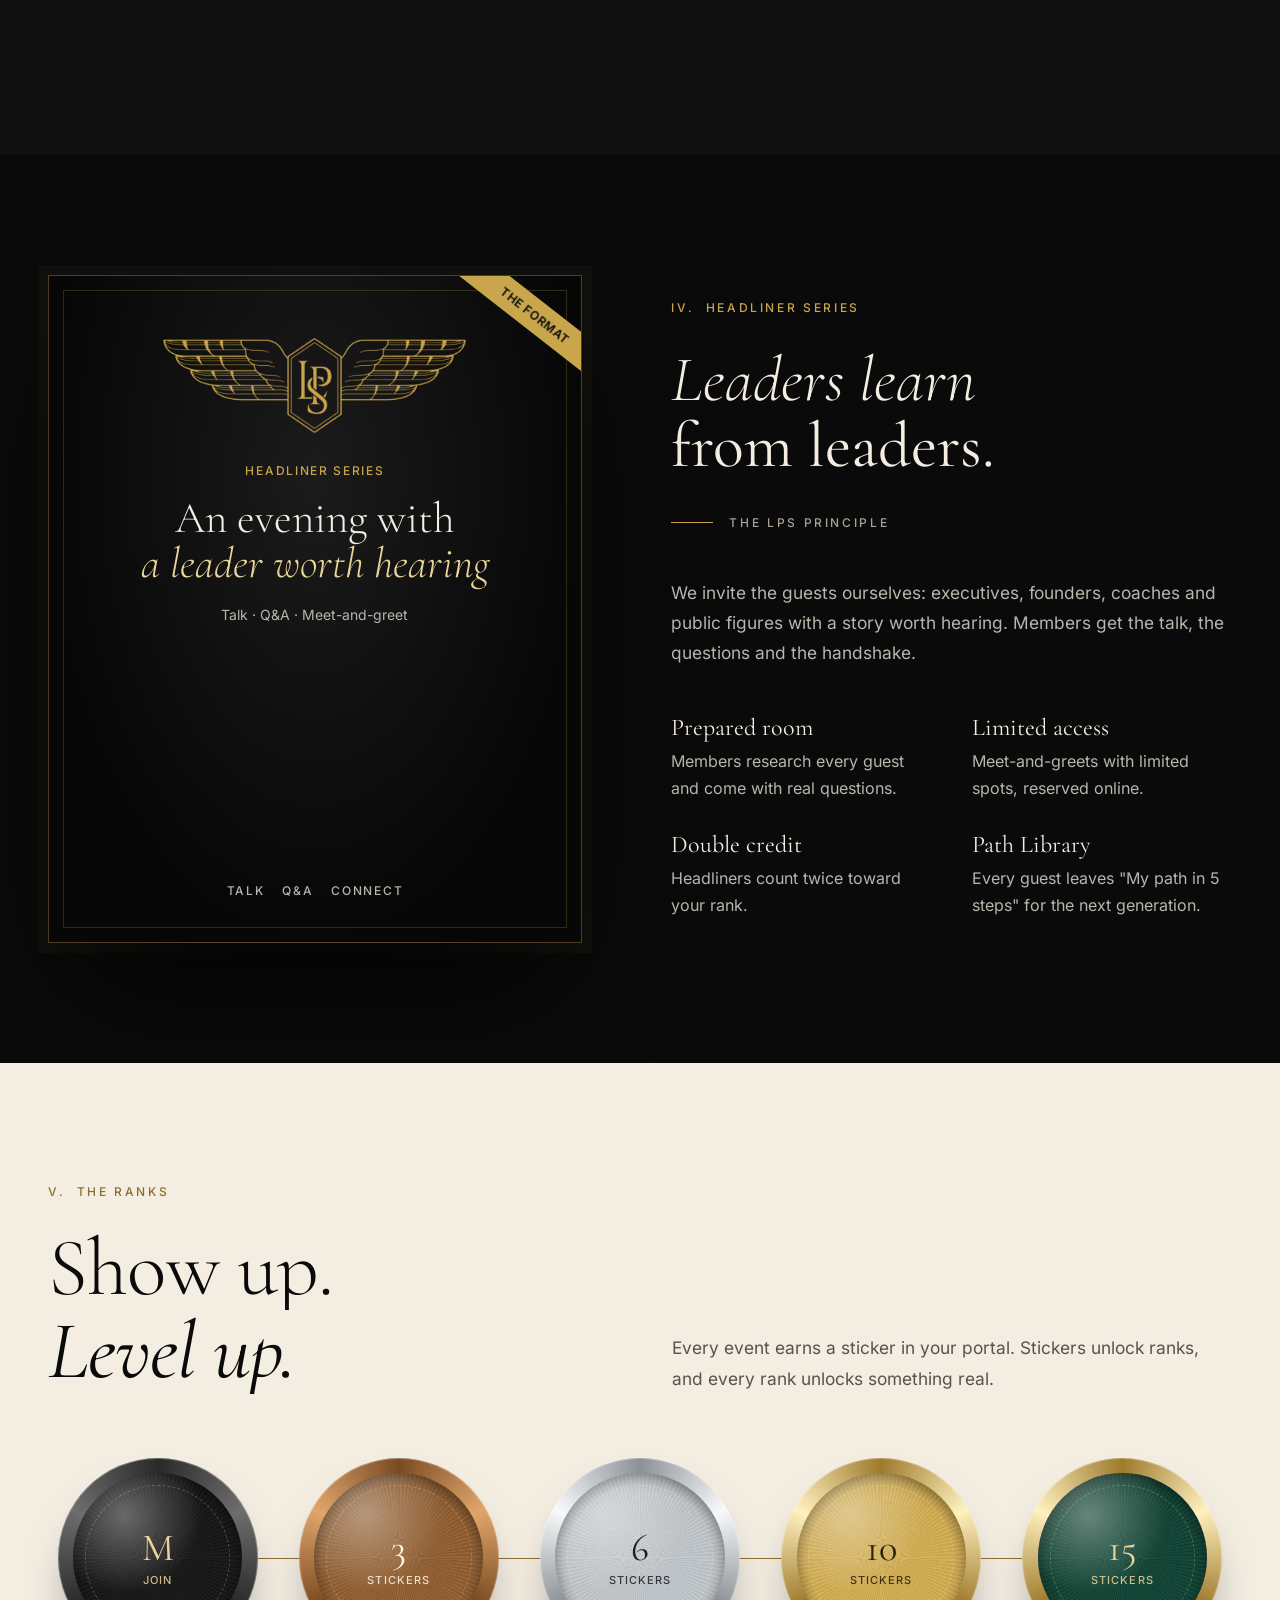
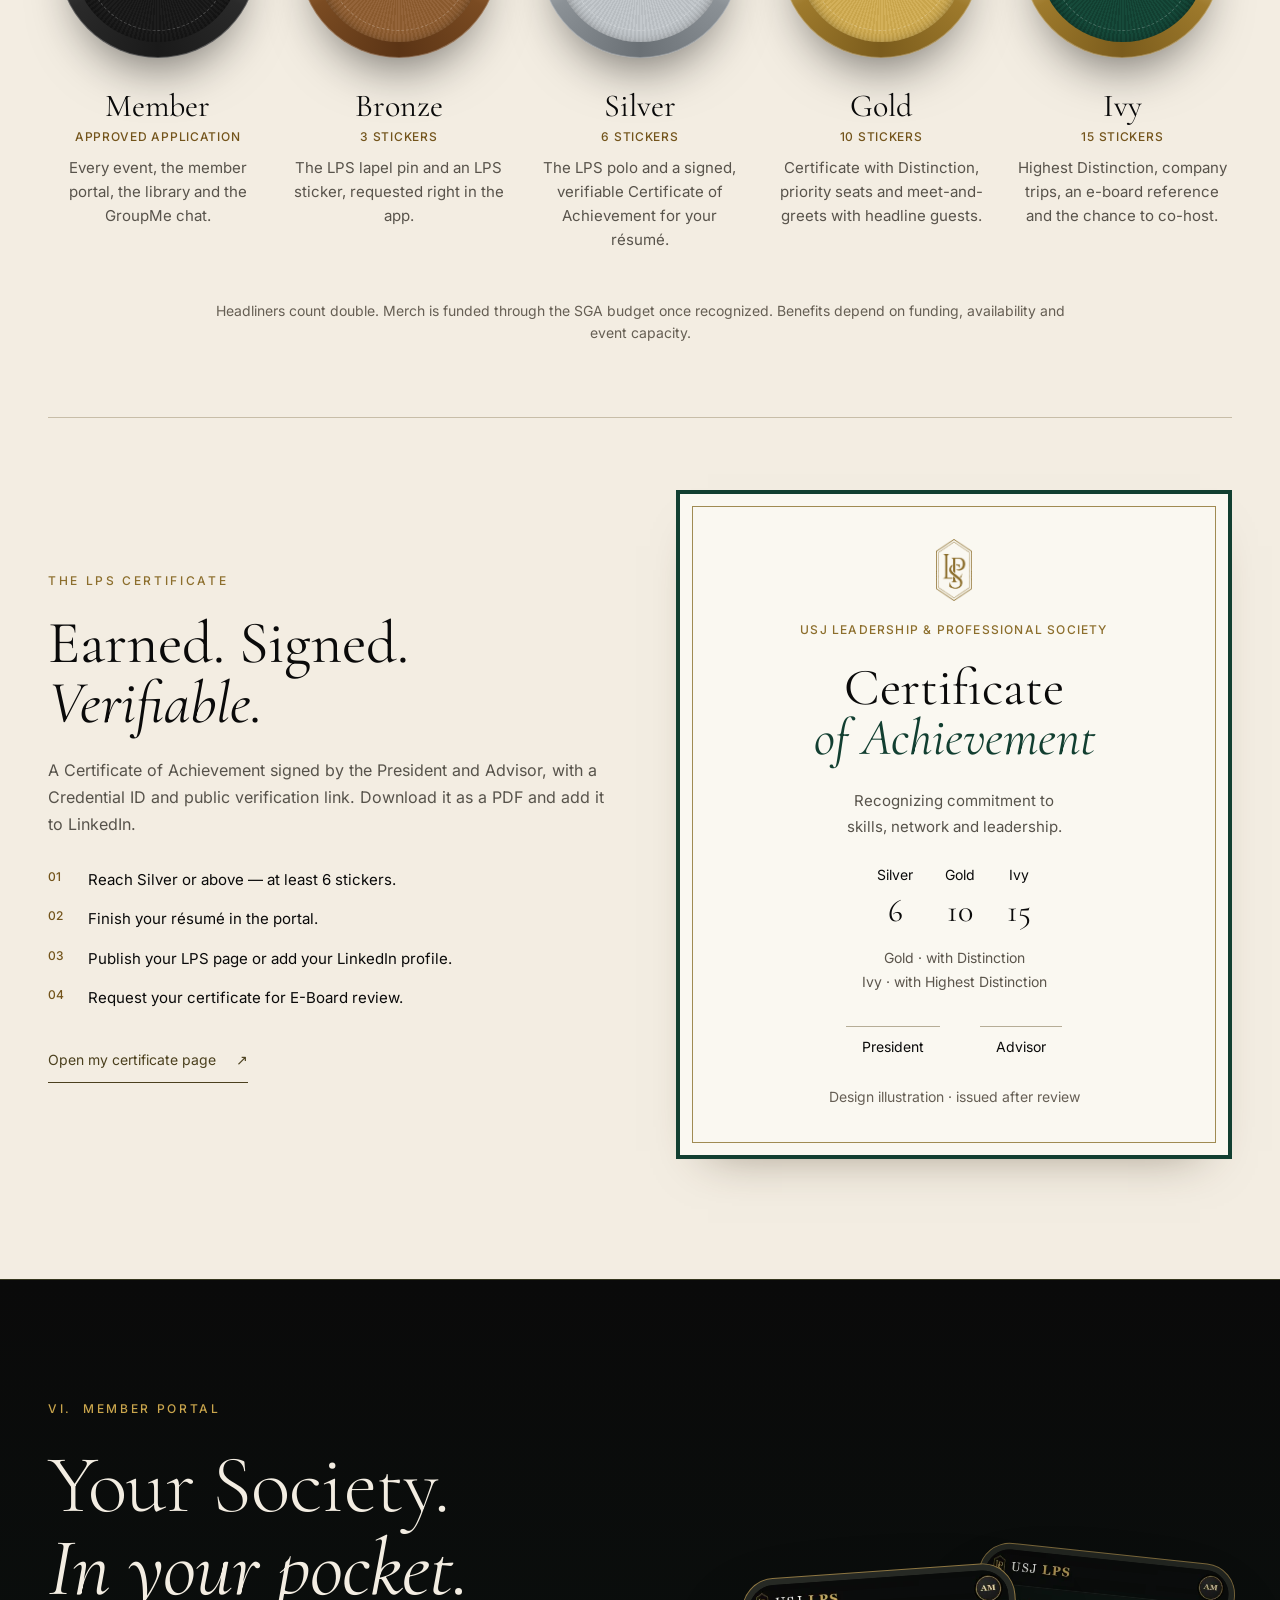
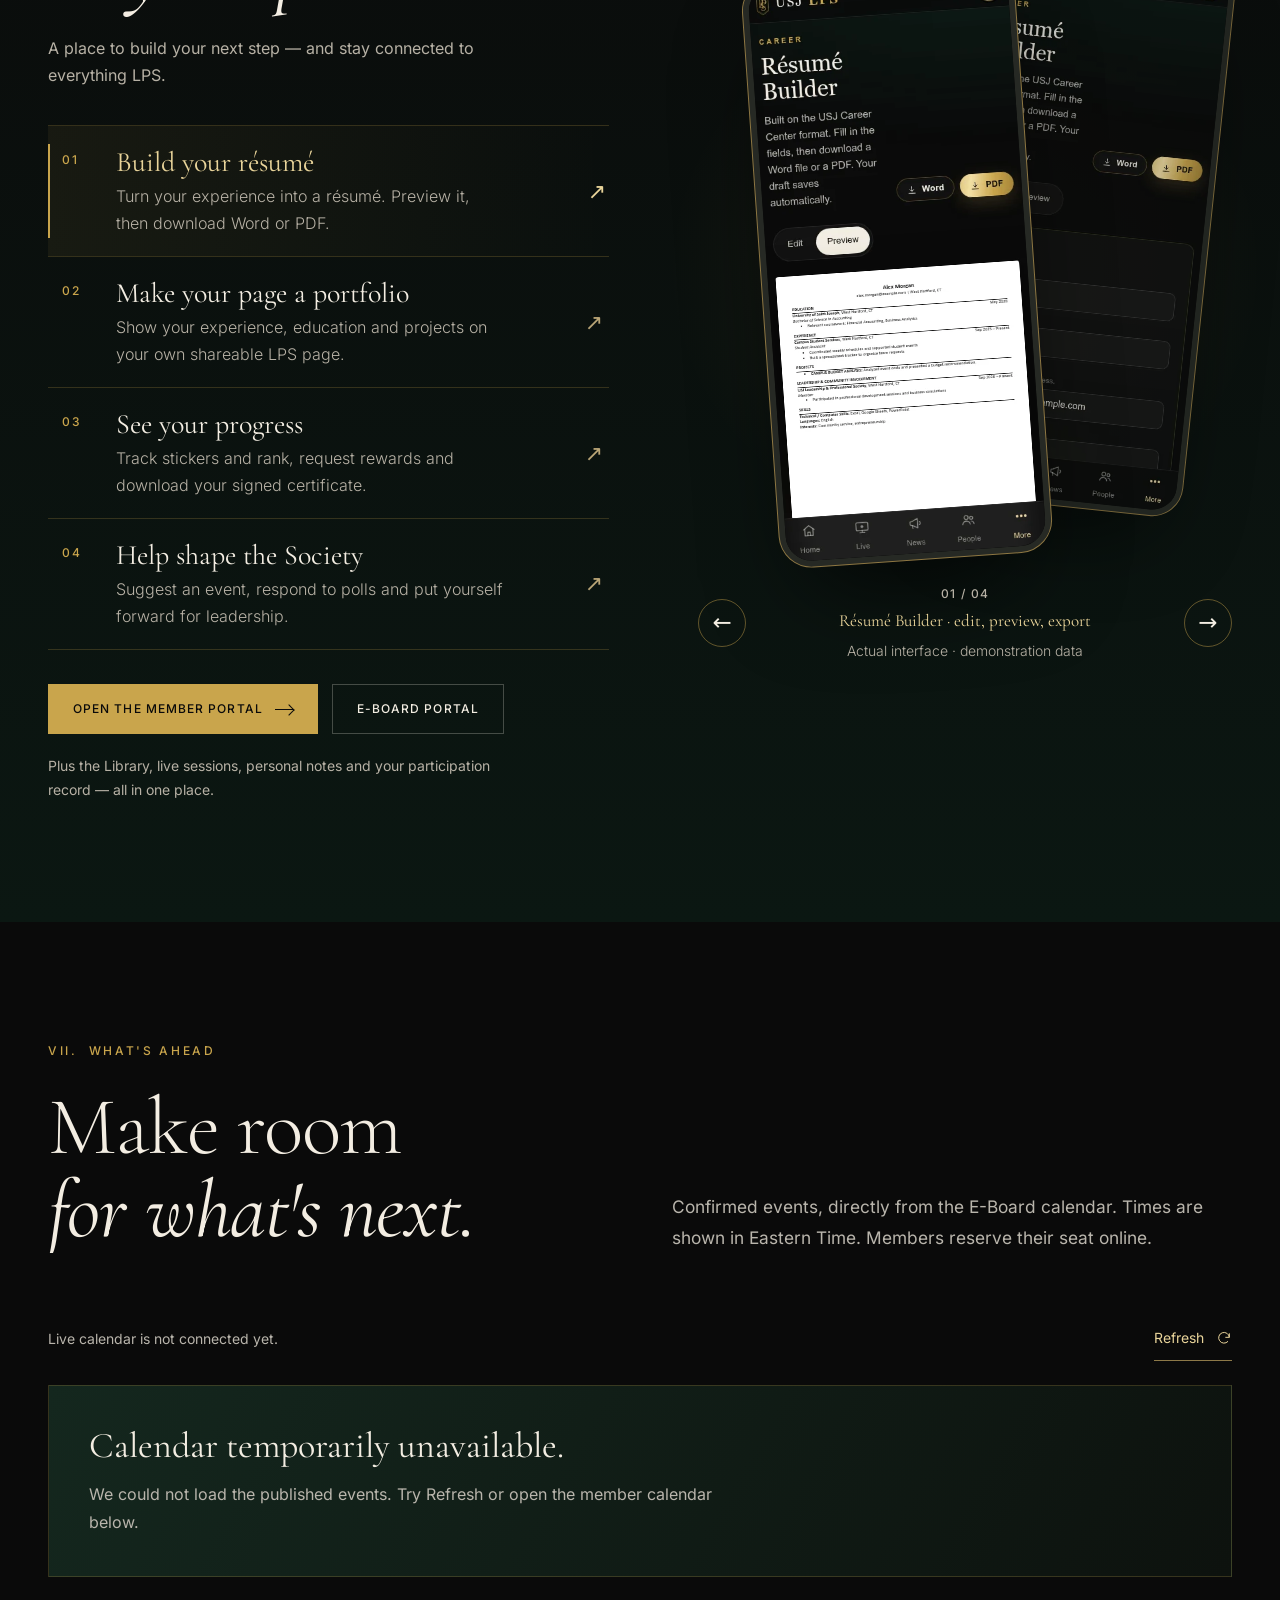
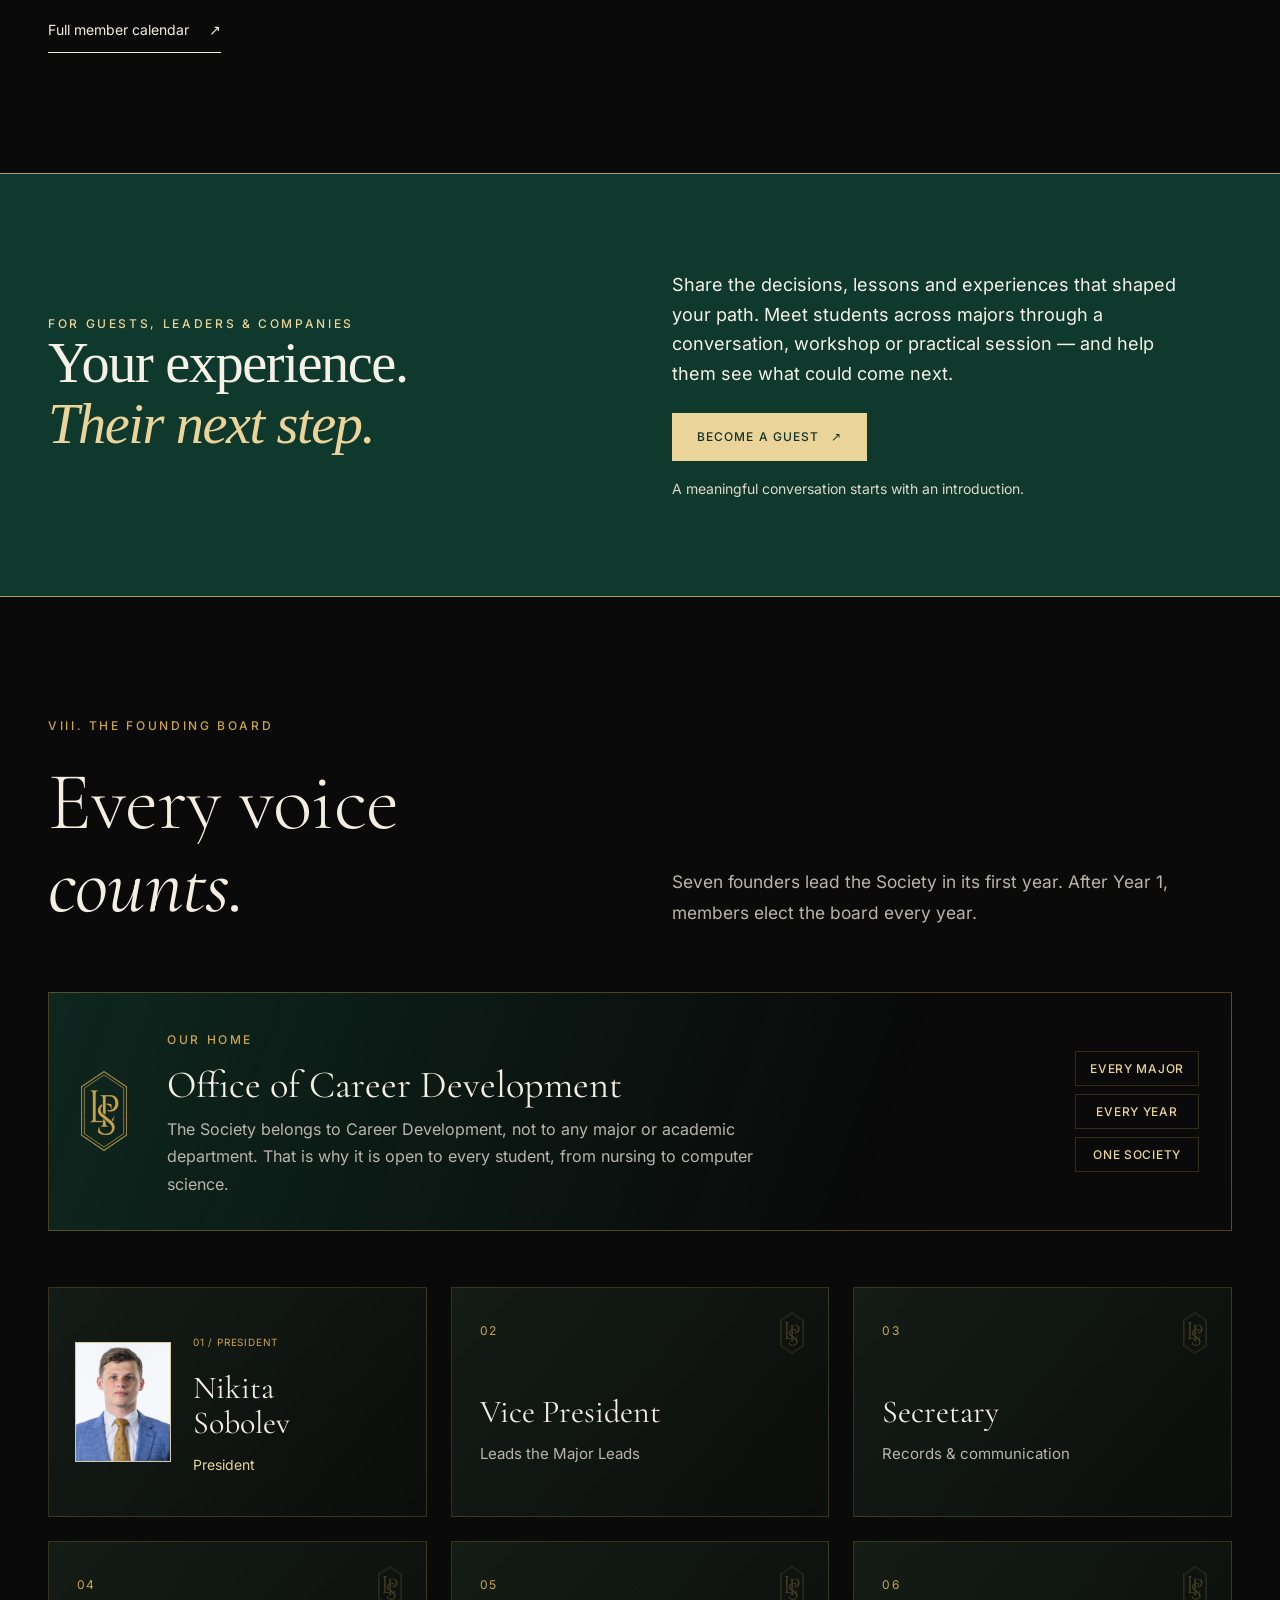
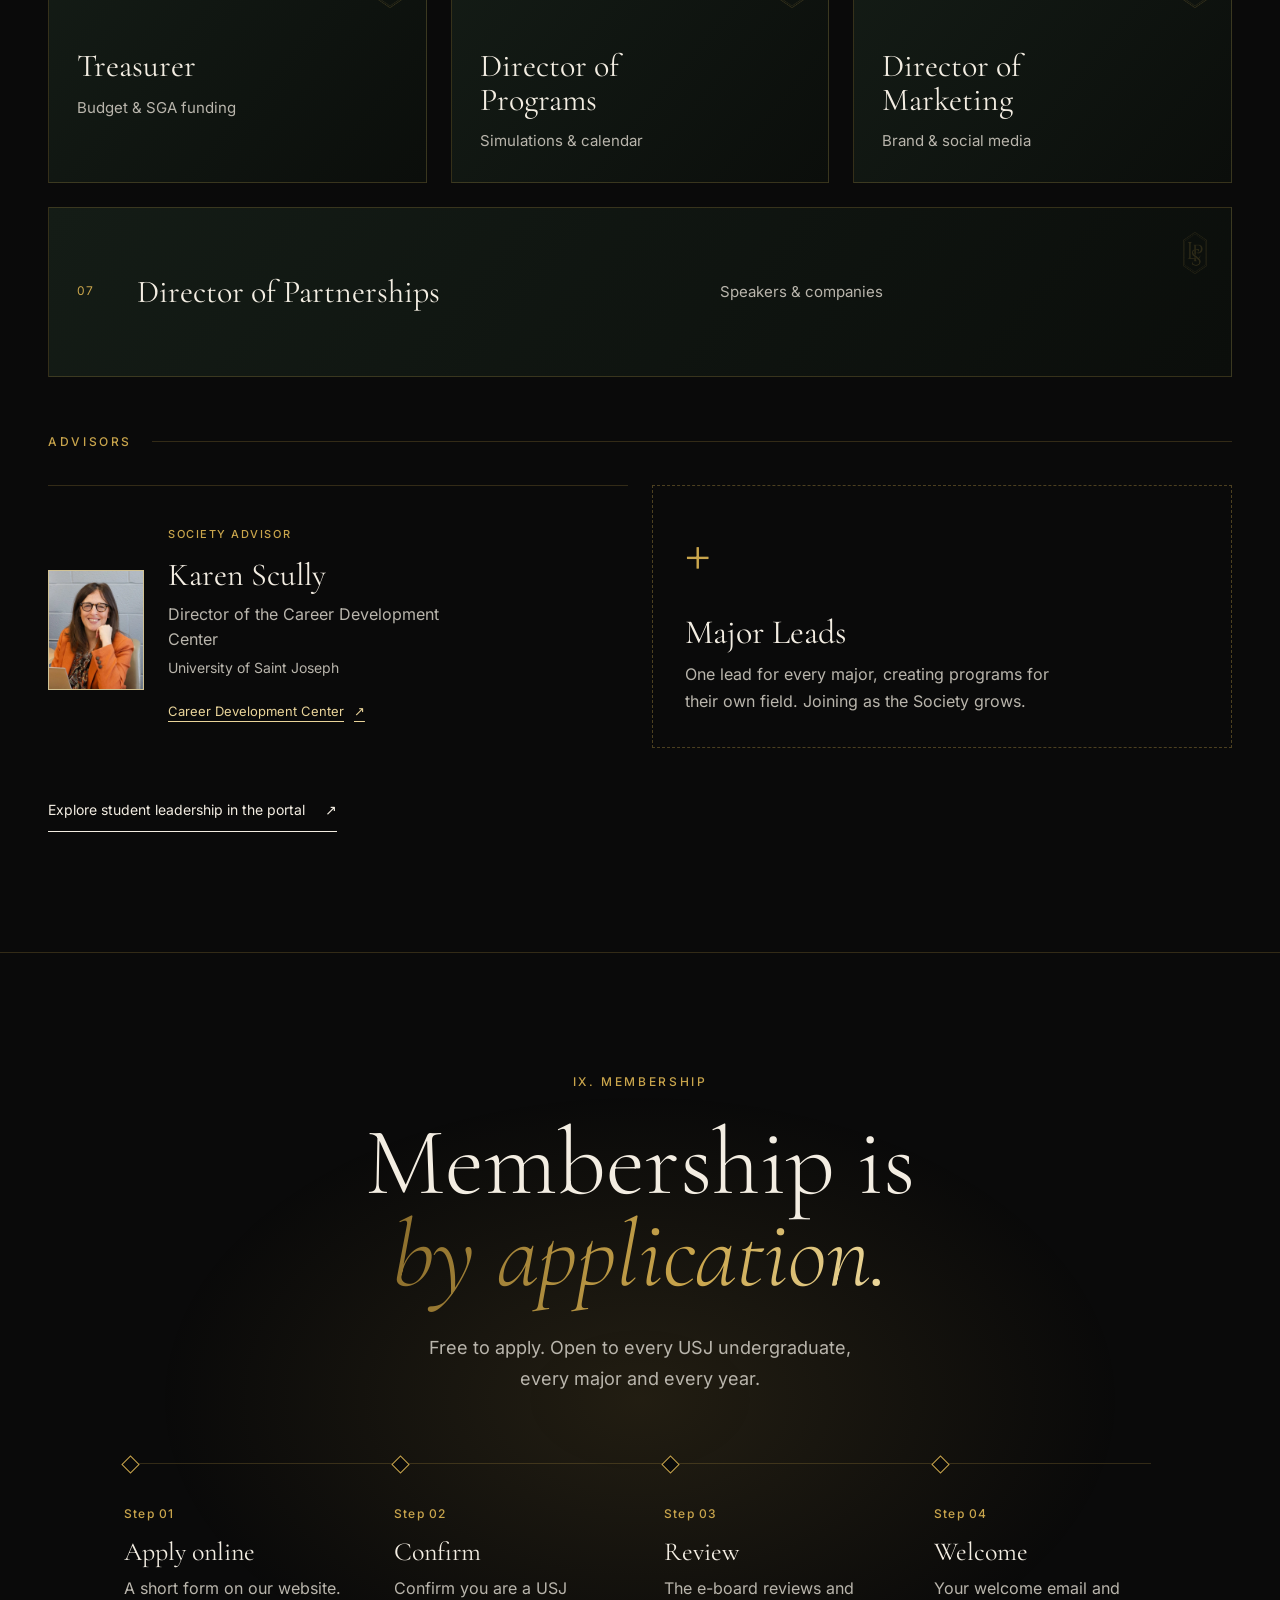
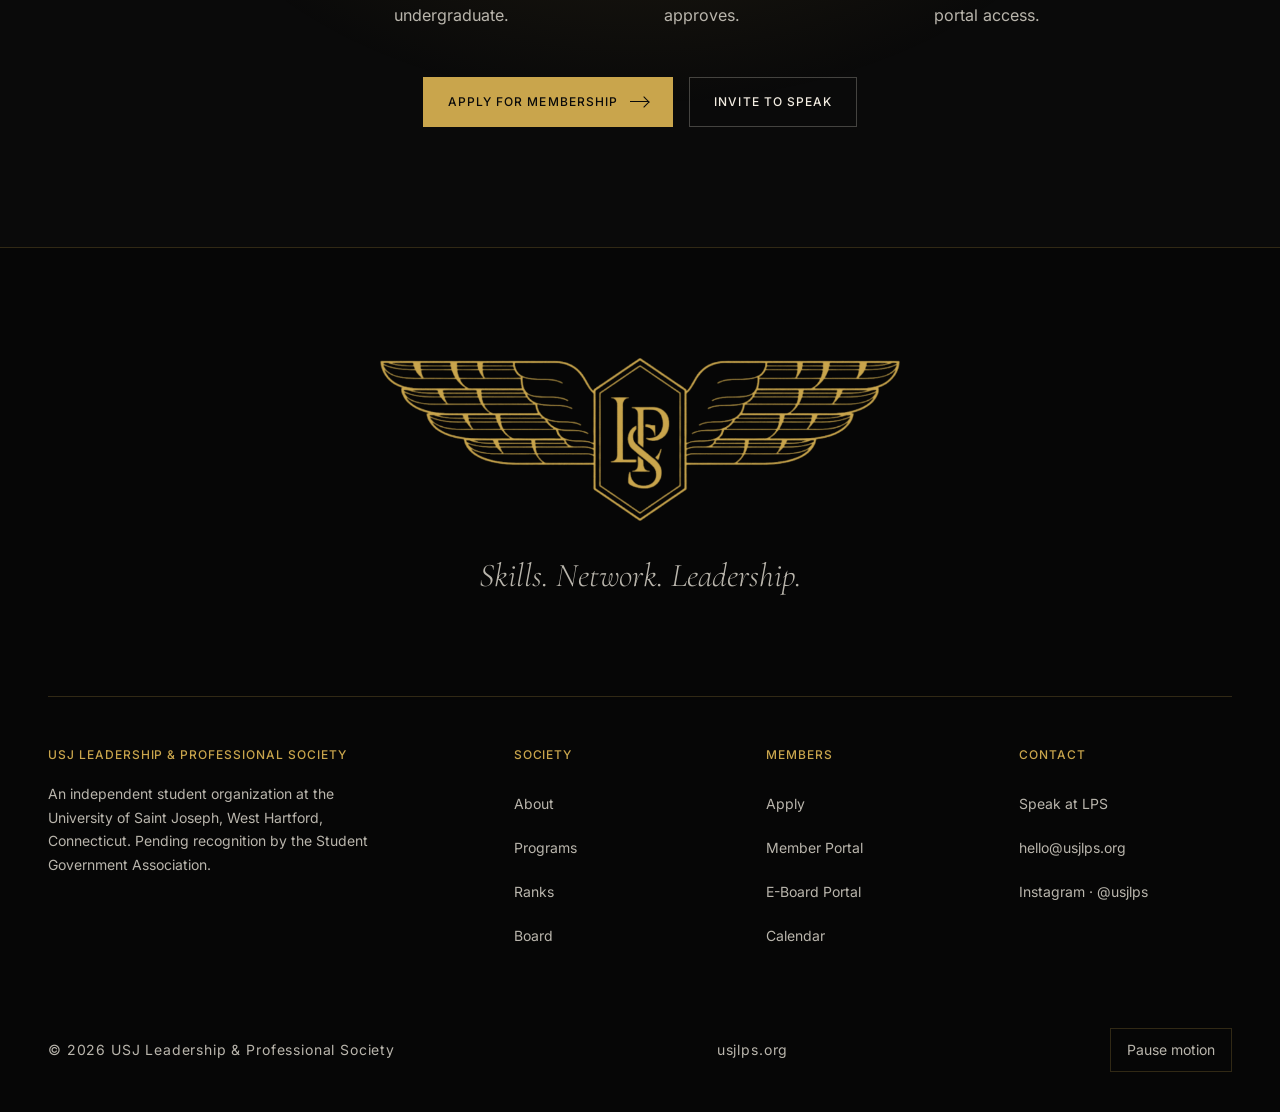
==== commit 2a7cadd9: "Add files via upload" ====
--- a/index.html
+++ b/index.html
@@ -53,29 +53,26 @@
 @media(prefers-reduced-motion:reduce){#portal .portal-choice,#portal .portal-choice:before,#portal .portal-choice .choice-arrow,#portal .portal-device-stage .actual-device{transition:none;animation:none!important}}
 </style>
 <style>.lps-guests{padding:96px 0;background:#10392e;color:#f5f1e7;border-top:1px solid #b49a5c;border-bottom:1px solid #b49a5c}.lps-guests-grid{display:grid;grid-template-columns:1fr 1fr;gap:64px;align-items:center}.lps-guests h2{font-family:Georgia,serif;font-weight:400;font-size:clamp(38px,4.4vw,66px);line-height:1.08;margin:0;letter-spacing:-.025em}.lps-guests h2 em{color:#ead49a}.lps-guests p{font-size:18px;line-height:1.65;max-width:510px;margin:0 0 24px}.lps-guests .eyebrow{color:#ead49a}.lps-guests .btn{min-height:48px;background:#ead49a;color:#123328;border:1px solid #ead49a}.lps-guests p.lps-guests-note{font-size:14px;margin:16px 0 0;color:#ddd9cb}header nav.links a{white-space:nowrap}header nav.links{gap:15px}@media(max-width:1300px){header .links{display:none!important}header .burger{display:flex!important}}@media(max-width:700px){.lps-guests{padding:60px 0}.lps-guests-grid{grid-template-columns:1fr;gap:28px}.lps-guests p{font-size:16px}}</style><style id="lps-people-update">
-#board>.wrap>.pcgrid:not(.adv2){grid-template-columns:repeat(4,minmax(0,1fr))}
-#board .role-card:last-child{grid-column:auto;display:block;min-height:230px;padding:28px}
-#board .role-card:last-child h3{margin-top:52px}#board .role-card:last-child p{margin-top:12px}
-#board .lps-president{grid-column:span 2;display:grid;grid-template-columns:minmax(0,44%) minmax(0,1fr);padding:0;min-height:300px;gap:0}
-#board .lps-profile-photo{height:300px;min-height:300px;background:#edeef3;overflow:hidden}
-#board .lps-profile-photo img{display:block;width:100%;height:100%;object-fit:cover;object-position:50% 18%}
-#board .lps-profile-copy{padding:30px 24px;display:flex;flex-direction:column;justify-content:center;min-width:0}
-#board .lps-president h3{font-size:38px;line-height:1.05;margin:28px 0 0;max-width:none}
-#board .lps-president p{font-size:16px;color:var(--gold2);margin-top:16px}
-#board .lps-profile-note{display:block;font-size:14px;line-height:1.65;color:var(--mute);margin-top:6px}
-#board .lps-advisor{display:grid;grid-template-columns:150px minmax(0,1fr);align-items:center;gap:26px;padding-top:26px}
-#board .lps-advisor-photo{height:210px;overflow:hidden;background:#dae0dd}
-#board .lps-advisor-photo img{display:block;width:100%;height:100%;object-fit:cover;object-position:50% 28%}
-#board .lps-advisor h3{font-size:34px;line-height:1.1;margin:18px 0 12px}
-#board .lps-advisor p{font-size:16px;line-height:1.55;max-width:280px;margin:0}
+#board .lps-president{grid-column:auto;display:flex;align-items:center;gap:22px;padding:26px;min-height:230px}
+#board .lps-profile-photo{flex:0 0 96px;width:96px;height:120px;background:#eceef1;overflow:hidden;border:1px solid rgba(201,165,76,.5)}
+#board .lps-profile-photo img,#board .lps-advisor-photo img{display:block;width:100%;height:100%;object-fit:cover;object-position:center}
+#board .lps-profile-copy{min-width:0}
+#board .lps-president .role-number{font-size:10px;letter-spacing:.08em;line-height:1.6}
+#board .lps-president h3{font-size:32px;line-height:1.1;margin:16px 0 0;max-width:none}
+#board .lps-president p{font-size:14px;color:var(--gold2);margin:12px 0 0}
+#board .lps-profile-note{display:block;font-size:14px;line-height:1.65;color:var(--mute);margin-top:5px}
+#board .lps-president .lps-profile-note{display:none}
+#board .lps-advisor{display:grid;grid-template-columns:96px minmax(0,1fr);align-items:center;gap:24px;padding-top:26px}
+#board .lps-advisor-photo{width:96px;height:120px;overflow:hidden;background:#dae0dd;border:1px solid rgba(201,165,76,.5)}
+#board .lps-advisor h3{font-size:32px;line-height:1.1;margin:14px 0 10px}
+#board .lps-advisor p{font-size:16px;line-height:1.55;max-width:290px;margin:0}
 #board .lps-advisor .eyebrow{font-size:11px;letter-spacing:.14em}
-#board .lps-profile-source{display:inline-flex;gap:10px;align-items:center;min-height:44px;font-size:13px;line-height:1.5;color:var(--gold2);margin-top:12px;text-decoration:underline;text-underline-offset:5px}
+#board .lps-profile-source{display:inline-flex;gap:10px;align-items:center;min-height:44px;font-size:13px;line-height:1.5;color:var(--gold2);margin-top:10px;text-decoration:underline;text-underline-offset:5px}
 #board .lps-profile-source:focus-visible{outline:2px solid var(--gold);outline-offset:5px}
 .lps-sr-only{position:absolute;width:1px;height:1px;padding:0;margin:-1px;overflow:hidden;clip:rect(0,0,0,0);white-space:nowrap;border:0}
-@media(max-width:1150px) and (min-width:701px){#board .lps-advisor{grid-template-columns:115px minmax(0,1fr);gap:20px}#board .lps-advisor h3{font-size:30px}}
-@media(max-width:1000px){#board>.wrap>.pcgrid:not(.adv2){grid-template-columns:repeat(2,minmax(0,1fr))}}
-@media(max-width:700px){#board .adv2{grid-template-columns:1fr}#board .lps-president{grid-column:1/-1;min-height:280px}#board .lps-profile-photo{height:280px;min-height:280px}#board .lps-president h3{font-size:34px}#board .lps-profile-copy{padding:24px 20px}#board .lps-advisor{grid-template-columns:130px minmax(0,1fr);gap:22px}#board .lps-advisor h3{font-size:30px}#board .lps-advisor-photo{height:200px}#board .lps-advisor p{font-size:15px}#board .lps-profile-source{font-size:12px}}
-@media(max-width:360px){#board .lps-advisor{grid-template-columns:105px minmax(0,1fr);gap:16px}#board .lps-president h3{font-size:30px}}
+@media(min-width:701px) and (max-width:1100px){#board .lps-president{gap:16px;padding:22px}#board .lps-profile-photo{flex-basis:80px;width:80px;height:100px}#board .lps-president h3{font-size:28px}}
+@media(max-width:700px){#board .adv2{grid-template-columns:1fr}#board .lps-president{grid-column:auto;flex-direction:column;align-items:flex-start;justify-content:center;gap:18px;padding:24px 20px;min-height:280px}#board .lps-profile-photo{flex:none;width:72px;height:90px}#board .lps-president h3{font-size:28px;line-height:1.1;margin-top:10px}#board .lps-president p{margin-top:8px}#board .lps-advisor{grid-template-columns:80px minmax(0,1fr);gap:20px}#board .lps-advisor-photo{width:80px;height:100px}#board .lps-advisor h3{font-size:29px}#board .lps-advisor p{font-size:15px}#board .lps-profile-source{font-size:12px}}
+@media(prefers-reduced-motion:reduce){#board .lps-president{transition:none}}
 </style>
 </head>
 <body class=""><a class="skip" href="#top">Skip to content</a>
@@ -180,9 +177,9 @@
 <section class="lps-guests" id="for-guests"><div class="wrap lps-guests-grid"><div><div class="eyebrow">For guests, leaders &amp; companies</div><h2>Your experience.<br/><em>Their next step.</em></h2></div><div><p>Share the decisions, lessons and experiences that shaped your path. Meet students across majors through a conversation, workshop or practical session — and help them see what could come next.</p><a class="btn solid" href="http://guests.usjlps.org/">Become a Guest <span aria-hidden="true">↗</span></a><p class="lps-guests-note">A meaningful conversation starts with an introduction.</p></div></div></section><section class="board" id="board"><div class="wrap">
 <div class="sechead"><div><div class="eyebrow rv">VIII. The Founding Board</div><h2 class="big" style="margin-top:26px"><span class="mask"><span>Every voice</span></span><span class="mask"><span><em>counts.</em></span></span></h2></div><p class="lead rv d2">Seven founders lead the Society in its first year. After Year 1, members elect the board every year.</p></div>
 <div class="home rv"><div class="hm"></div><div><span class="eyebrow">Our home</span><h4>Office of Career Development</h4><p>The Society belongs to Career Development, not to any major or academic department. That is why it is open to every student, from nursing to computer science.</p></div><ul><li>Every major</li><li>Every year</li><li>One society</li></ul></div>
-<div class="pcgrid"><article class="role-card lps-president rv d0"><div class="lps-profile-photo"><img src="[data-uri]" alt="Nikita Sobolev, President of the Leadership &amp; Professional Society" width="800" height="977" loading="eager" decoding="async"></div><div class="lps-profile-copy"><span class="role-number">01 / PRESIDENT</span><h3>Nikita<br>Sobolev</h3><p>President</p><span class="lps-profile-note">Leads the Society</span></div></article><article class="role-card rv d1" tabindex="0"><span class="role-number">02</span><div aria-hidden="true" class="role-monogram"></div><h3>Vice President</h3><p>Leads the Major Leads</p></article><article class="role-card rv d2" tabindex="0"><span class="role-number">03</span><div aria-hidden="true" class="role-monogram"></div><h3>Secretary</h3><p>Records &amp; communication</p></article><article class="role-card rv d3" tabindex="0"><span class="role-number">04</span><div aria-hidden="true" class="role-monogram"></div><h3>Treasurer</h3><p>Budget &amp; SGA funding</p></article><article class="role-card rv d0" tabindex="0"><span class="role-number">05</span><div aria-hidden="true" class="role-monogram"></div><h3>Director of Programs</h3><p>Simulations &amp; calendar</p></article><article class="role-card rv d1" tabindex="0"><span class="role-number">06</span><div aria-hidden="true" class="role-monogram"></div><h3>Director of Marketing</h3><p>Brand &amp; social media</p></article><article class="role-card rv d2" tabindex="0"><span class="role-number">07</span><div aria-hidden="true" class="role-monogram"></div><h3>Director of Partnerships</h3><p>Speakers &amp; companies</p></article></div>
+<div class="pcgrid"><article class="role-card lps-president rv d0"><div class="lps-profile-photo"><img src="[data-uri]" alt="Nikita Sobolev, President of the Leadership &amp; Professional Society" width="480" height="600" loading="eager" decoding="async"></div><div class="lps-profile-copy"><span class="role-number">01 / PRESIDENT</span><h3>Nikita<br>Sobolev</h3><p>President</p><span class="lps-profile-note">Leads the Society</span></div></article><article class="role-card rv d1" tabindex="0"><span class="role-number">02</span><div aria-hidden="true" class="role-monogram"></div><h3>Vice President</h3><p>Leads the Major Leads</p></article><article class="role-card rv d2" tabindex="0"><span class="role-number">03</span><div aria-hidden="true" class="role-monogram"></div><h3>Secretary</h3><p>Records &amp; communication</p></article><article class="role-card rv d3" tabindex="0"><span class="role-number">04</span><div aria-hidden="true" class="role-monogram"></div><h3>Treasurer</h3><p>Budget &amp; SGA funding</p></article><article class="role-card rv d0" tabindex="0"><span class="role-number">05</span><div aria-hidden="true" class="role-monogram"></div><h3>Director of Programs</h3><p>Simulations &amp; calendar</p></article><article class="role-card rv d1" tabindex="0"><span class="role-number">06</span><div aria-hidden="true" class="role-monogram"></div><h3>Director of Marketing</h3><p>Brand &amp; social media</p></article><article class="role-card rv d2" tabindex="0"><span class="role-number">07</span><div aria-hidden="true" class="role-monogram"></div><h3>Director of Partnerships</h3><p>Speakers &amp; companies</p></article></div>
 <div class="advh rv"><span class="eyebrow">Advisors</span><i></i></div>
-<div class="pcgrid adv2"><article class="advising lps-advisor rv"><div class="lps-advisor-photo"><img src="[data-uri]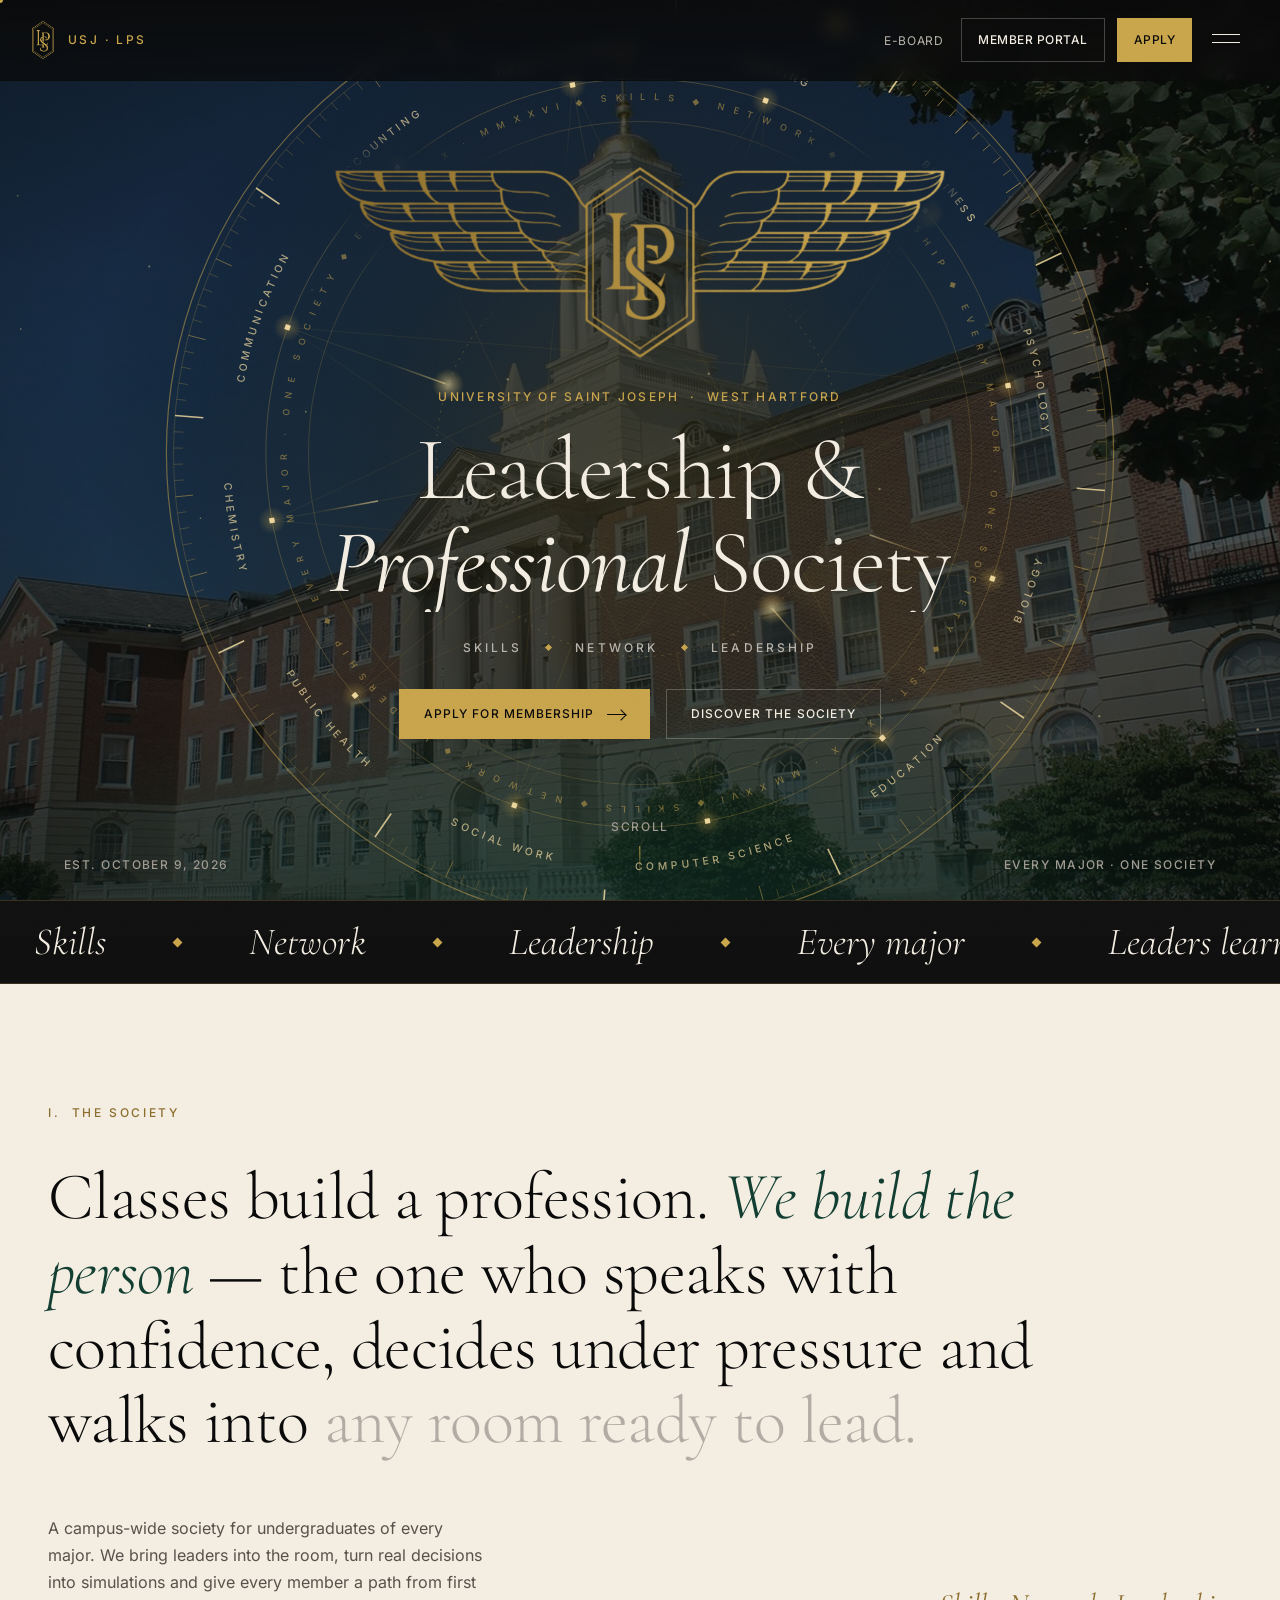
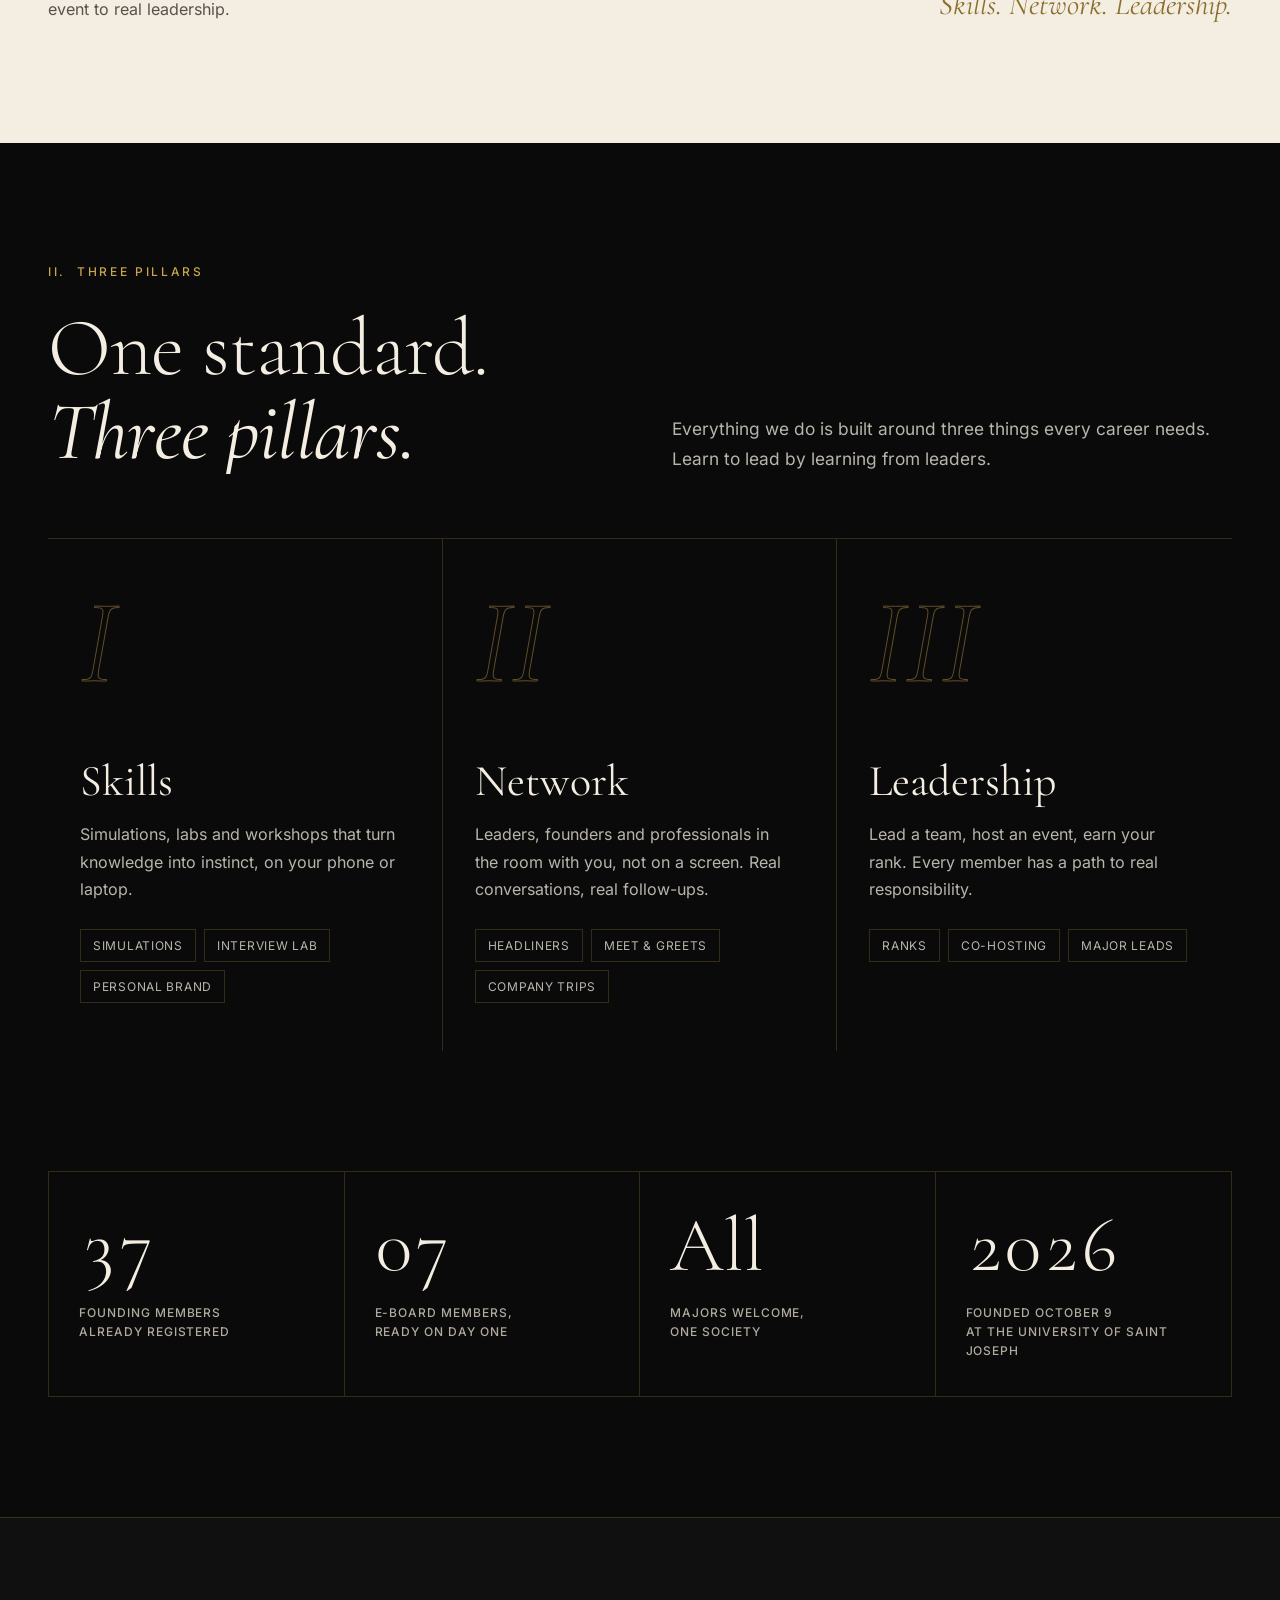
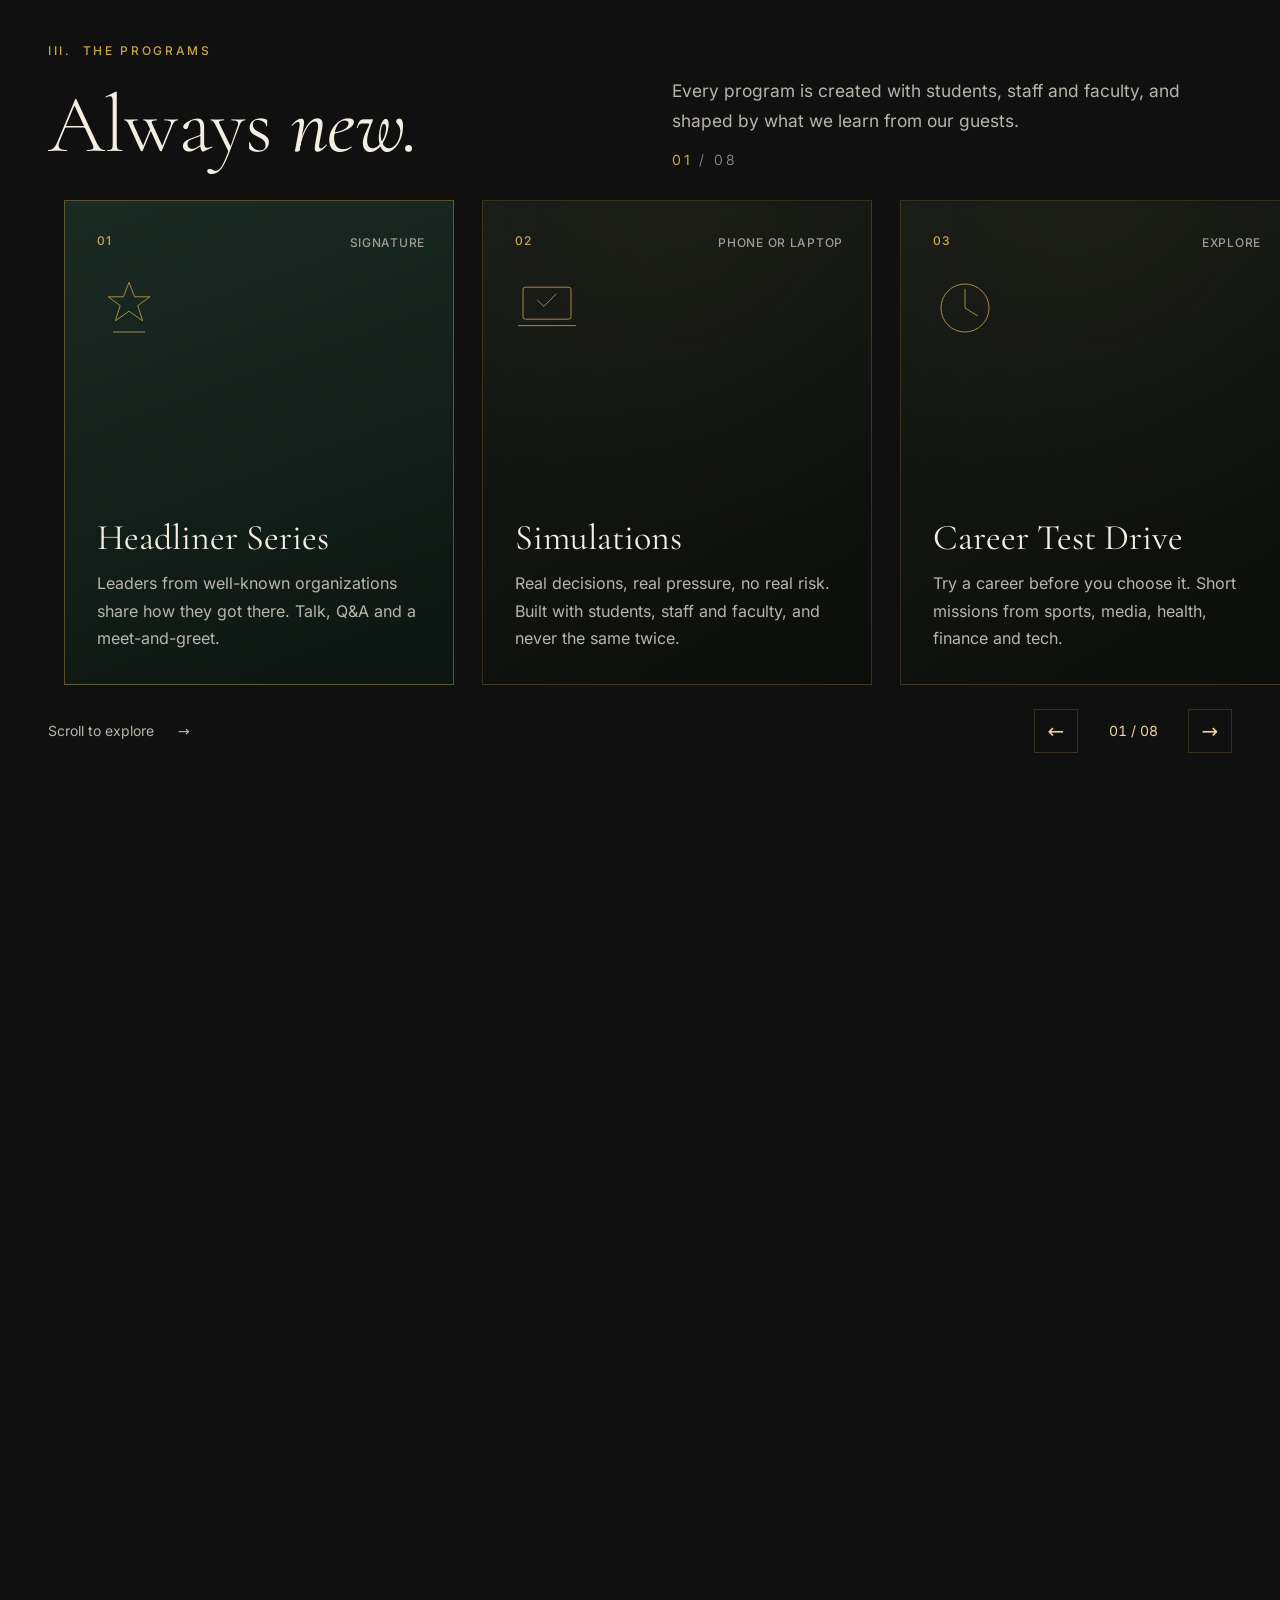
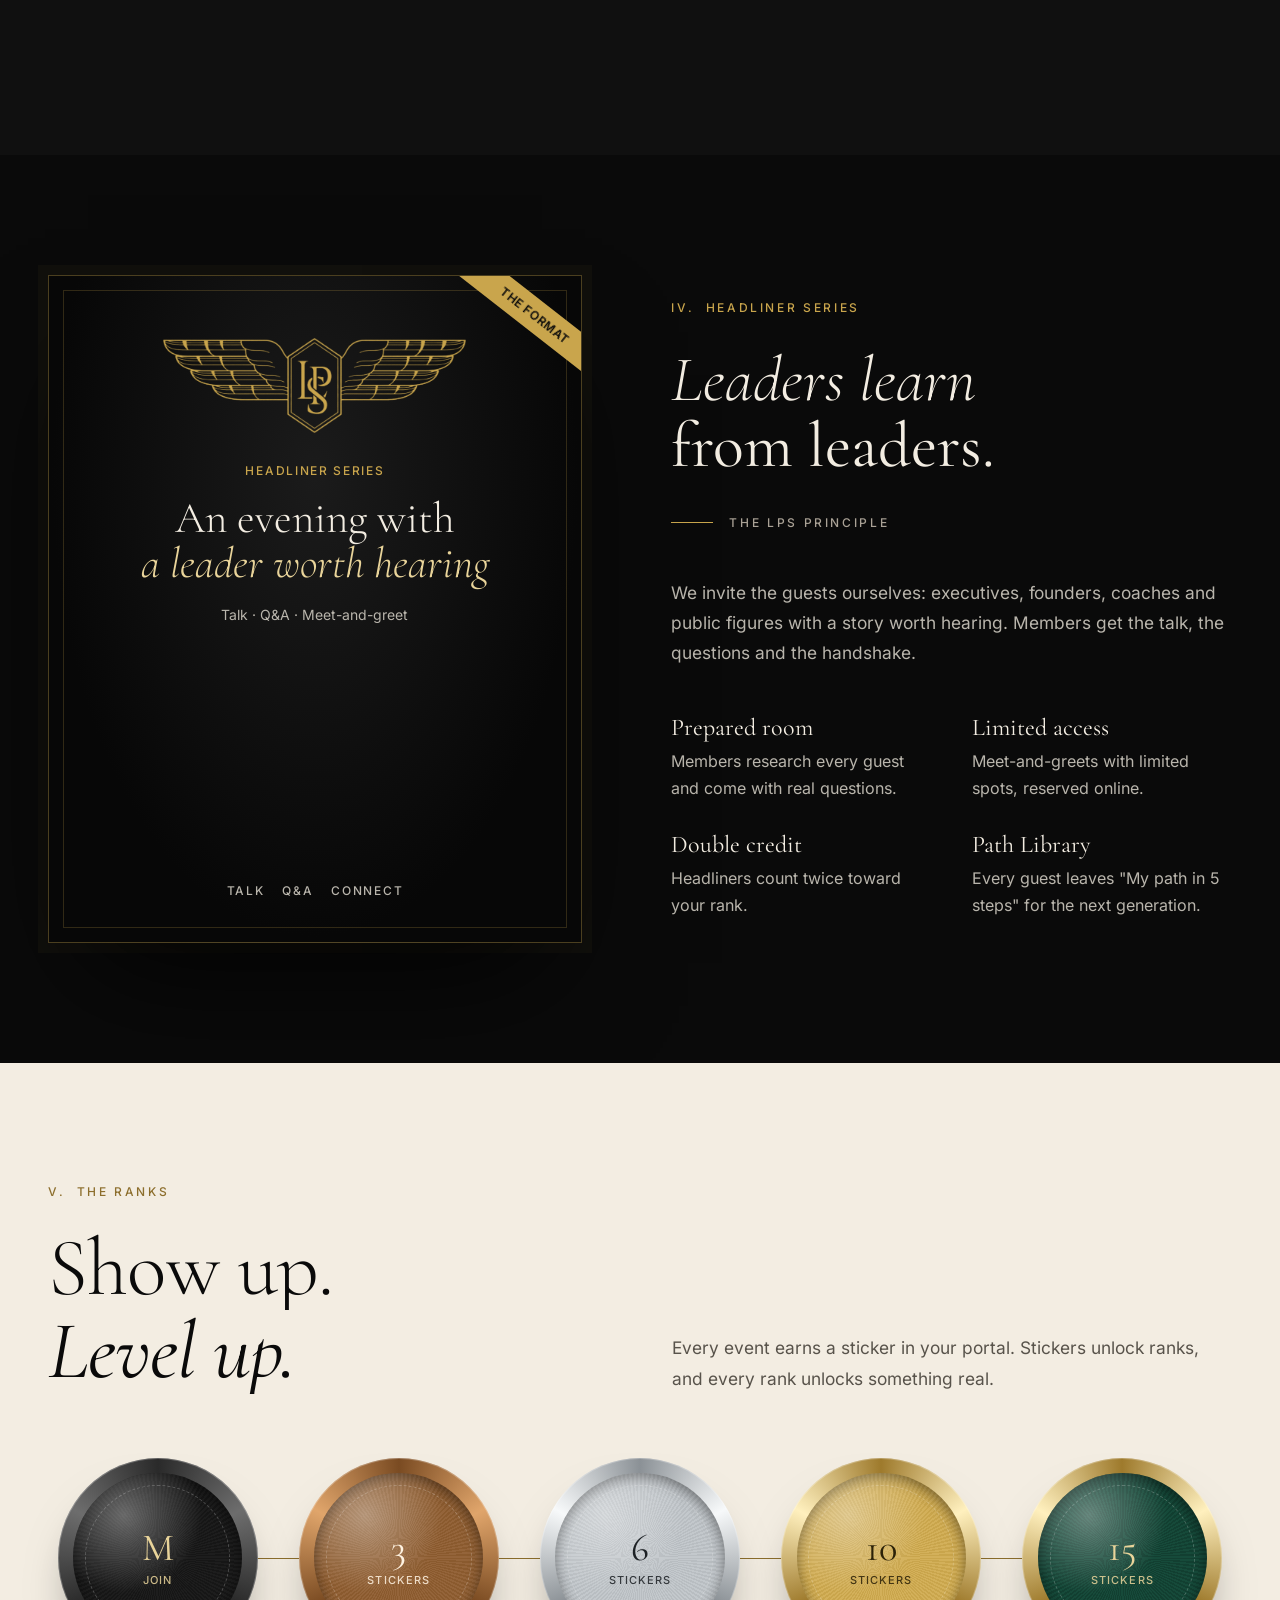
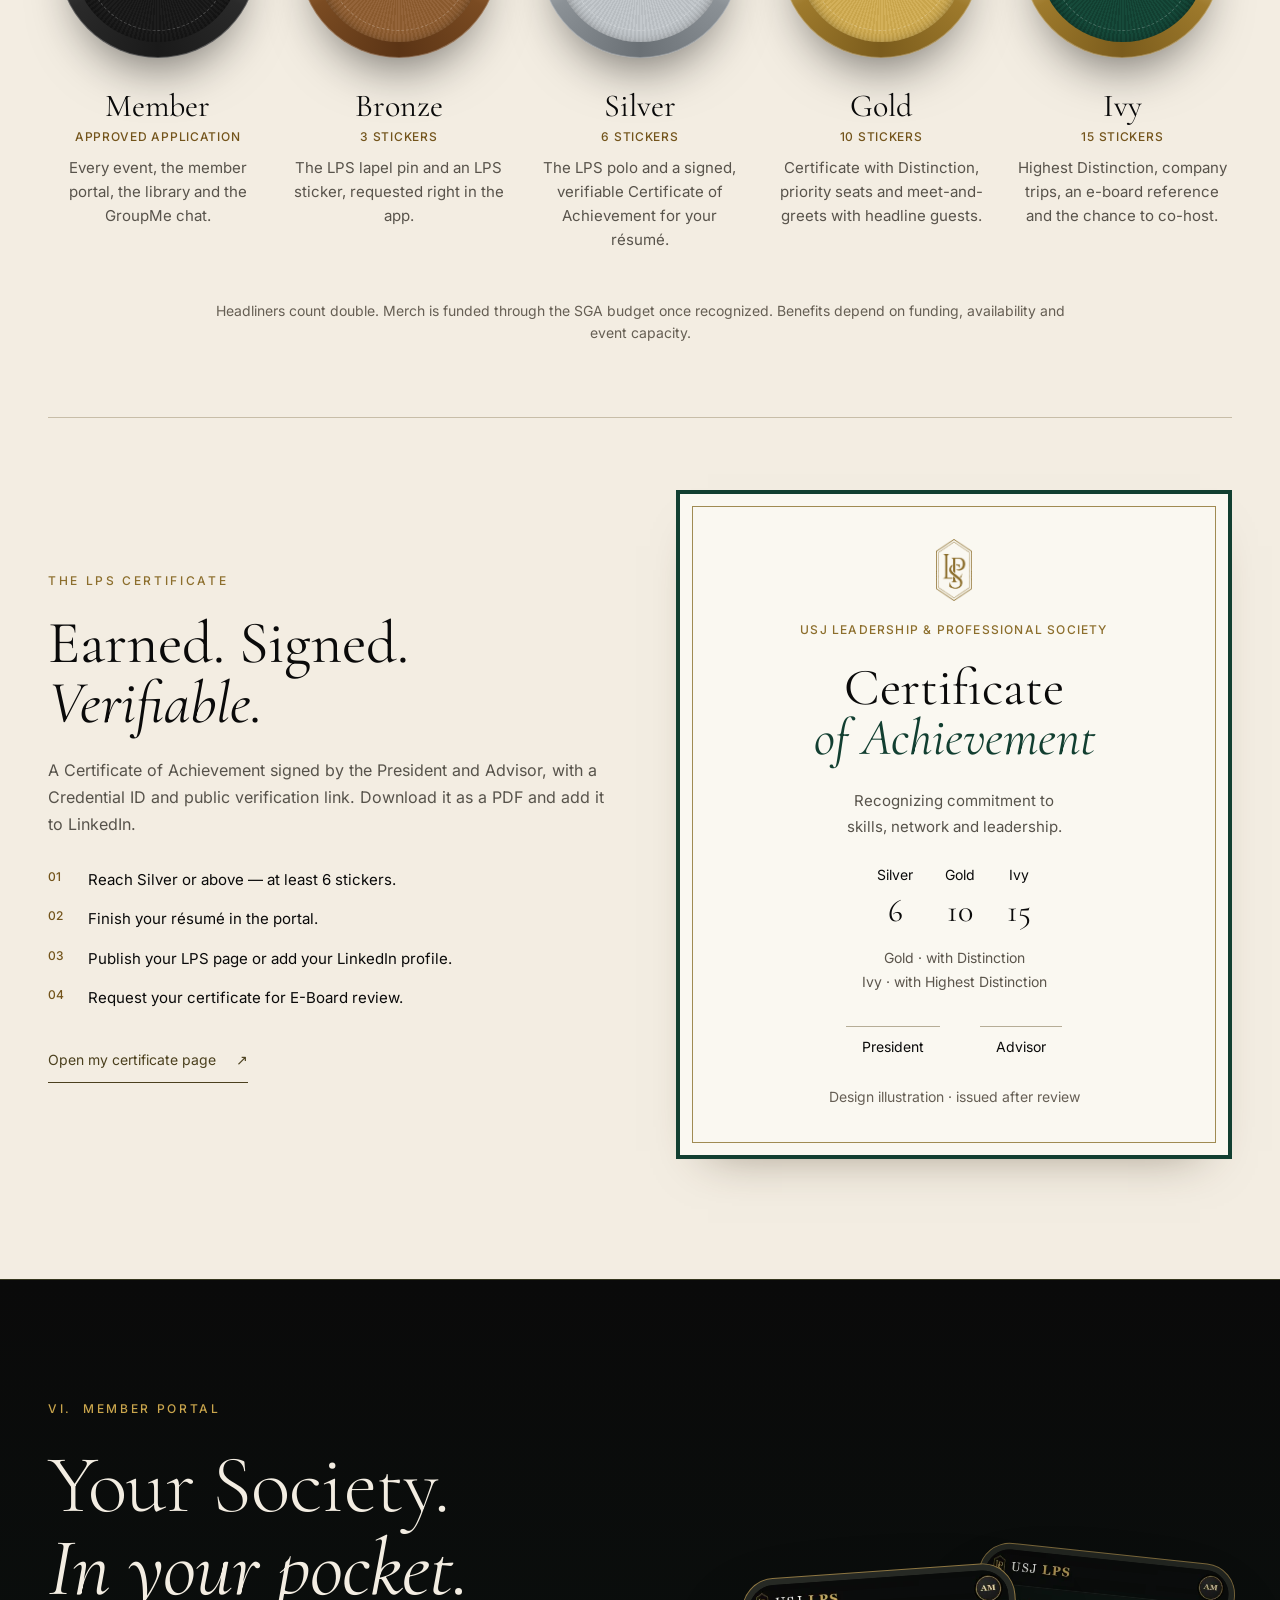
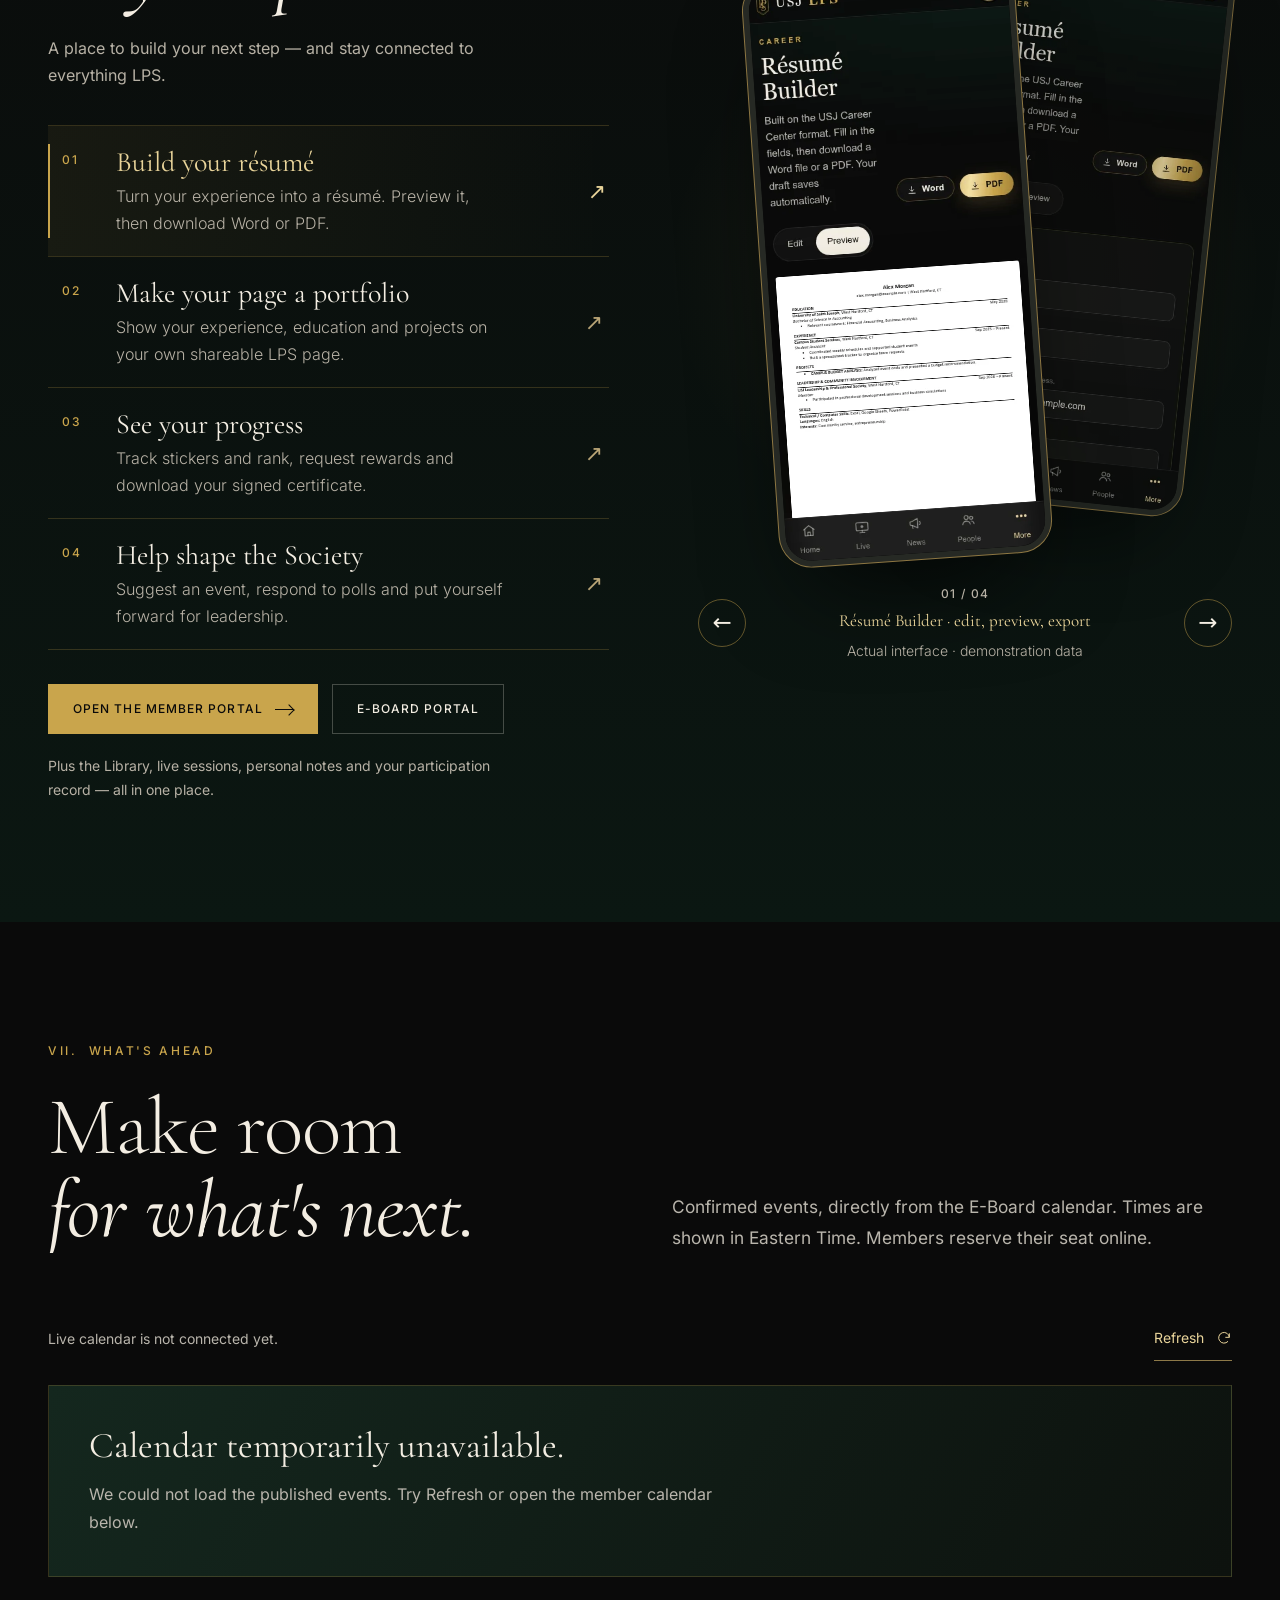
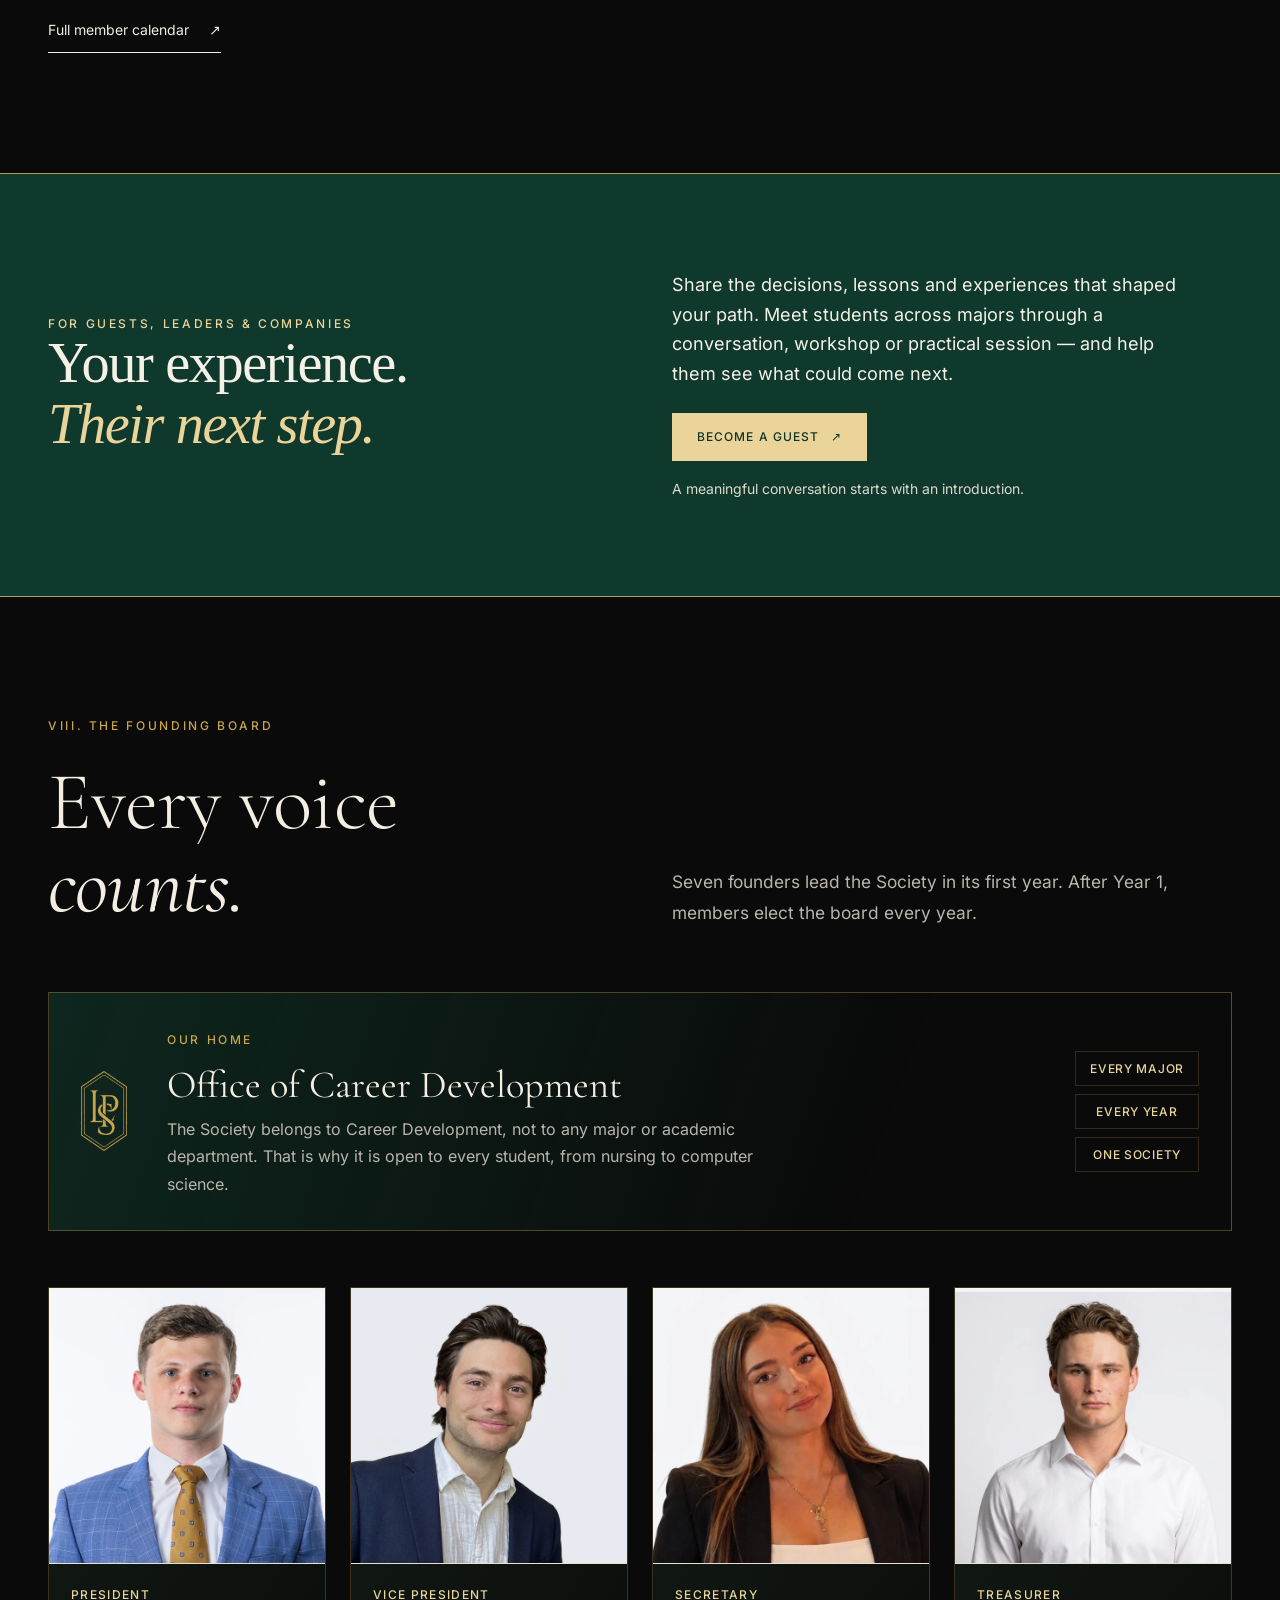
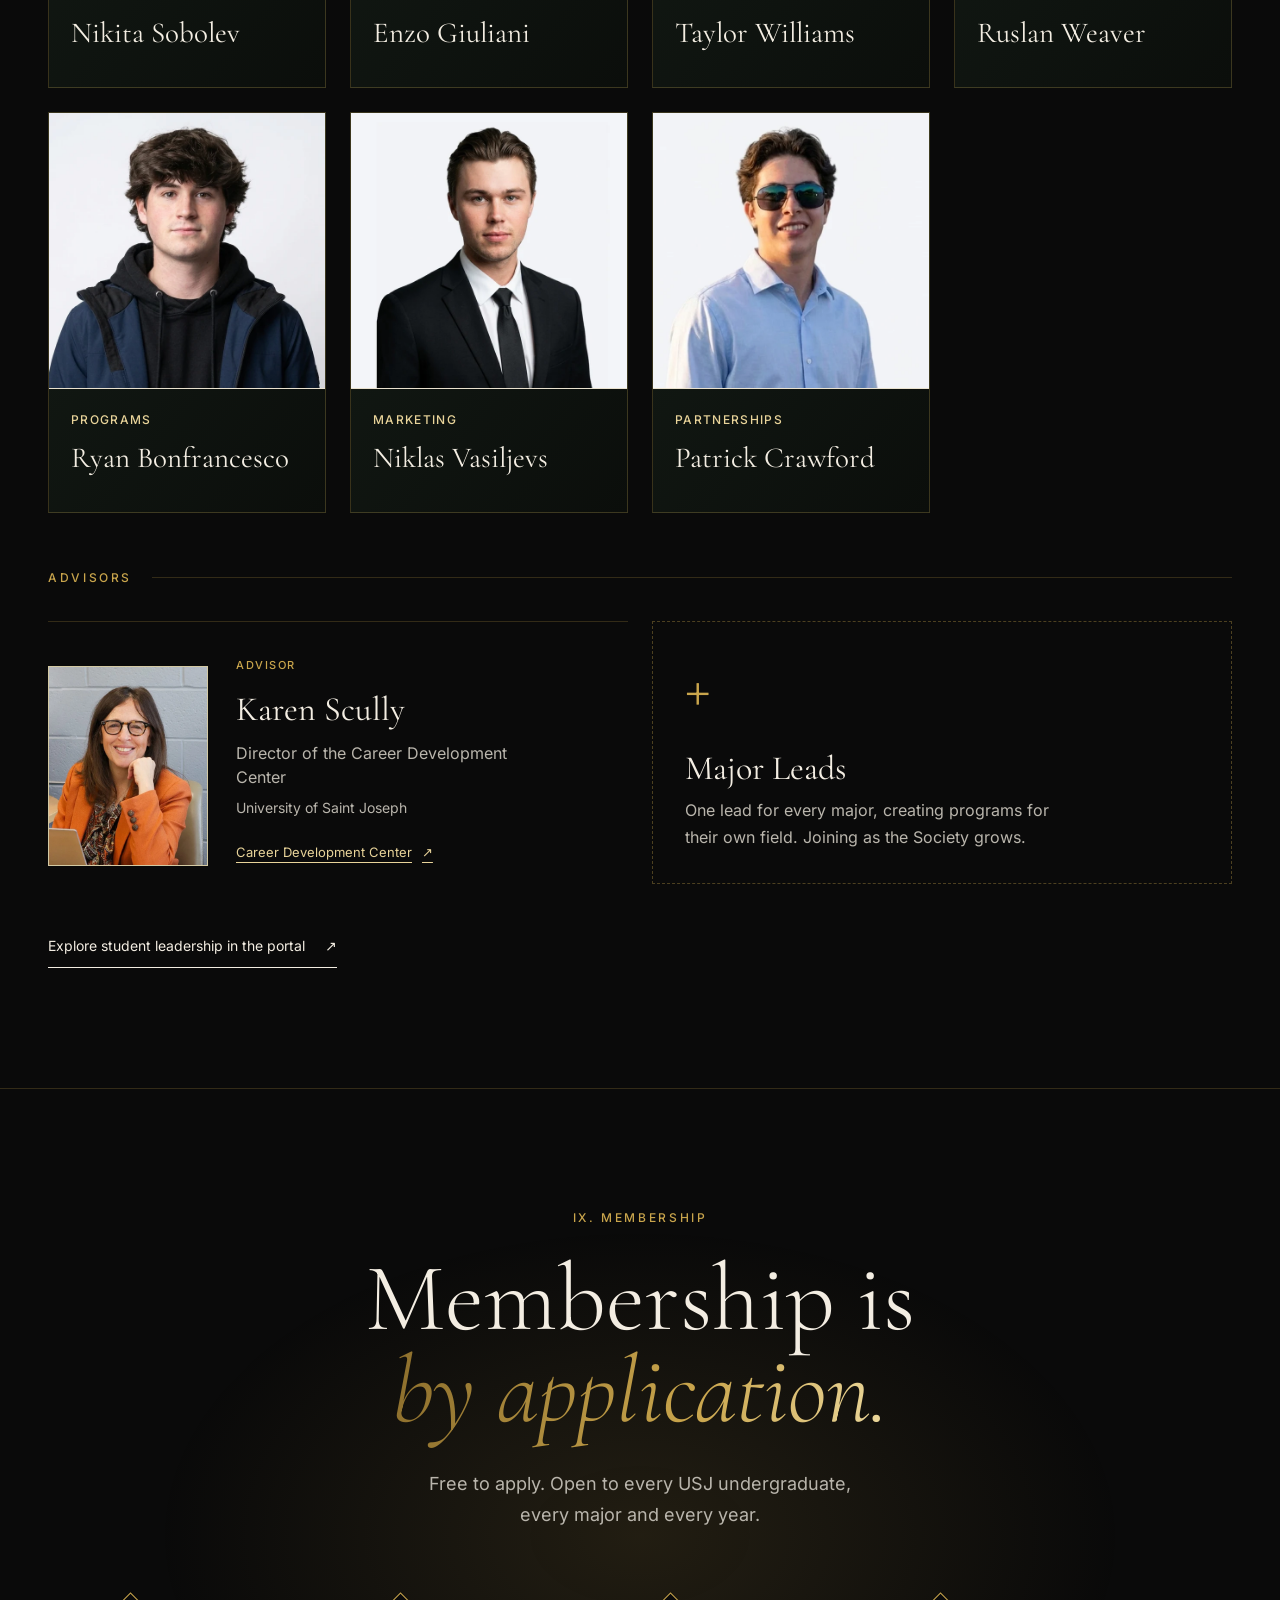
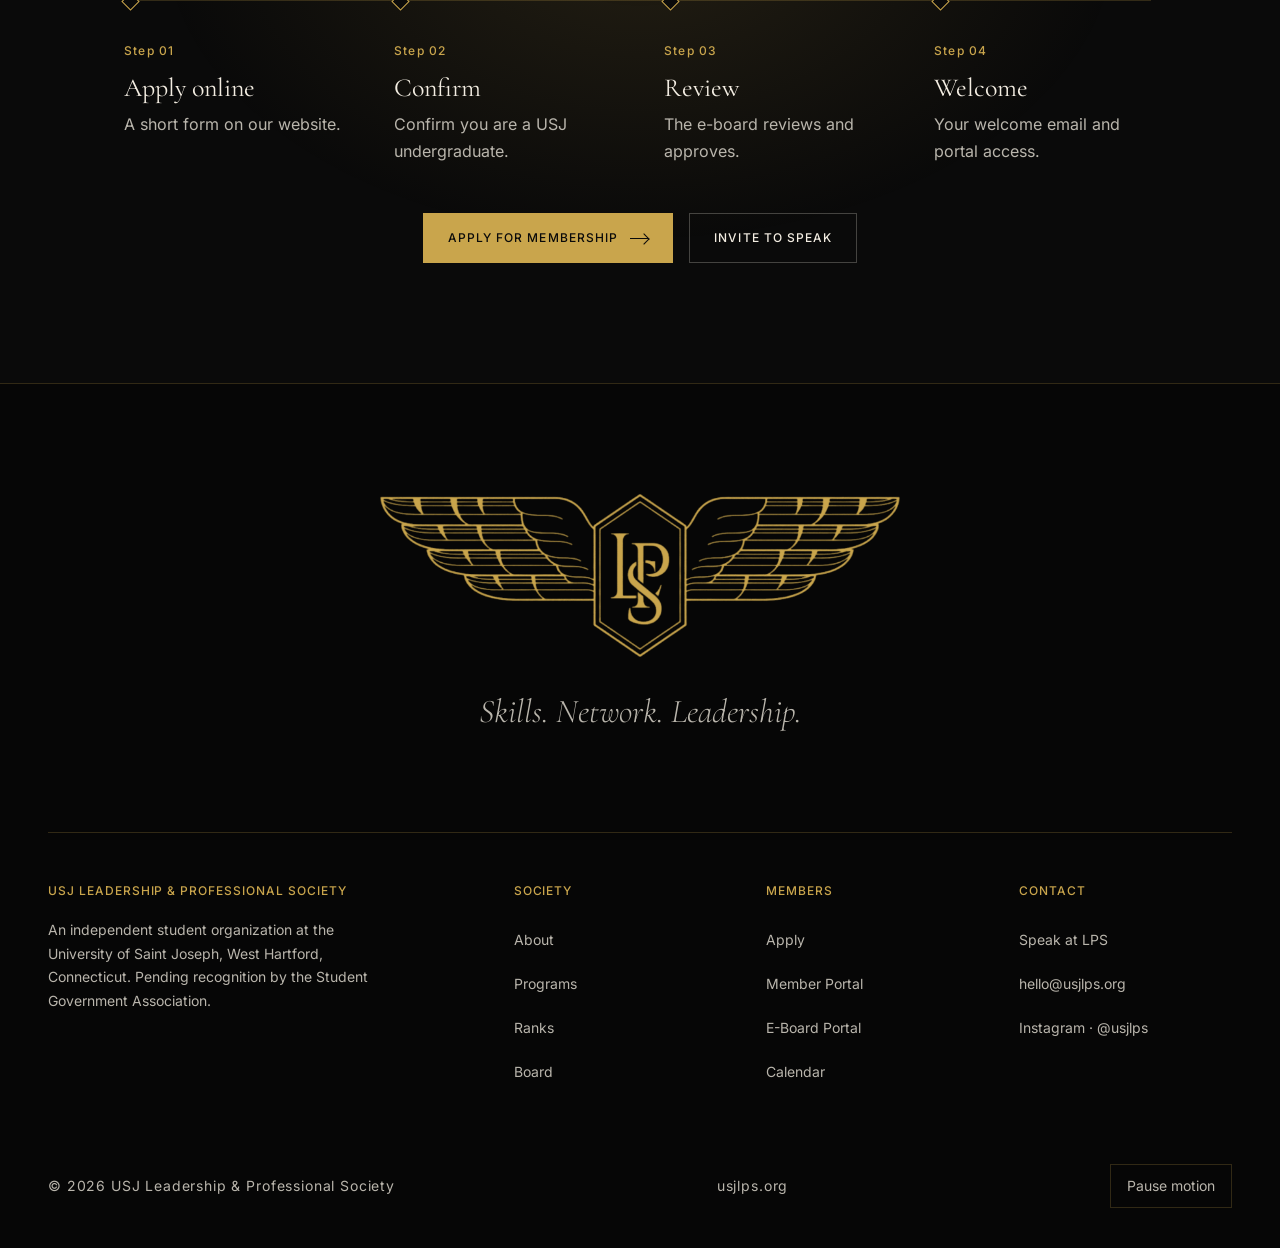
==== commit 61ad7bde: "Add files via upload" ====
--- a/index.html
+++ b/index.html
@@ -53,26 +53,28 @@
 @media(prefers-reduced-motion:reduce){#portal .portal-choice,#portal .portal-choice:before,#portal .portal-choice .choice-arrow,#portal .portal-device-stage .actual-device{transition:none;animation:none!important}}
 </style>
 <style>.lps-guests{padding:96px 0;background:#10392e;color:#f5f1e7;border-top:1px solid #b49a5c;border-bottom:1px solid #b49a5c}.lps-guests-grid{display:grid;grid-template-columns:1fr 1fr;gap:64px;align-items:center}.lps-guests h2{font-family:Georgia,serif;font-weight:400;font-size:clamp(38px,4.4vw,66px);line-height:1.08;margin:0;letter-spacing:-.025em}.lps-guests h2 em{color:#ead49a}.lps-guests p{font-size:18px;line-height:1.65;max-width:510px;margin:0 0 24px}.lps-guests .eyebrow{color:#ead49a}.lps-guests .btn{min-height:48px;background:#ead49a;color:#123328;border:1px solid #ead49a}.lps-guests p.lps-guests-note{font-size:14px;margin:16px 0 0;color:#ddd9cb}header nav.links a{white-space:nowrap}header nav.links{gap:15px}@media(max-width:1300px){header .links{display:none!important}header .burger{display:flex!important}}@media(max-width:700px){.lps-guests{padding:60px 0}.lps-guests-grid{grid-template-columns:1fr;gap:28px}.lps-guests p{font-size:16px}}</style><style id="lps-people-update">
-#board .lps-president{grid-column:auto;display:flex;align-items:center;gap:22px;padding:26px;min-height:230px}
-#board .lps-profile-photo{flex:0 0 96px;width:96px;height:120px;background:#eceef1;overflow:hidden;border:1px solid rgba(201,165,76,.5)}
-#board .lps-profile-photo img,#board .lps-advisor-photo img{display:block;width:100%;height:100%;object-fit:cover;object-position:center}
-#board .lps-profile-copy{min-width:0}
-#board .lps-president .role-number{font-size:10px;letter-spacing:.08em;line-height:1.6}
-#board .lps-president h3{font-size:32px;line-height:1.1;margin:16px 0 0;max-width:none}
-#board .lps-president p{font-size:14px;color:var(--gold2);margin:12px 0 0}
-#board .lps-profile-note{display:block;font-size:14px;line-height:1.65;color:var(--mute);margin-top:5px}
-#board .lps-president .lps-profile-note{display:none}
-#board .lps-advisor{display:grid;grid-template-columns:96px minmax(0,1fr);align-items:center;gap:24px;padding-top:26px}
-#board .lps-advisor-photo{width:96px;height:120px;overflow:hidden;background:#dae0dd;border:1px solid rgba(201,165,76,.5)}
-#board .lps-advisor h3{font-size:32px;line-height:1.1;margin:14px 0 10px}
+#board .lps-team-grid{display:grid;grid-template-columns:repeat(4,minmax(0,1fr));gap:24px}
+#board .lps-team-person{min-width:0;border:1px solid rgba(201,165,76,.24);background:linear-gradient(130deg,#141c16,#0b0e0b);transition:border-color .25s ease}
+#board .lps-team-person:hover{border-color:rgba(201,165,76,.6)}
+#board .lps-team-portrait{aspect-ratio:1/1;background:#f3f4f7;overflow:hidden;border-bottom:1px solid rgba(201,165,76,.24)}
+#board .lps-team-portrait img{display:block;width:100%;height:100%;object-fit:cover}
+#board .lps-team-person-copy{padding:22px 22px 26px;min-height:123px}
+#board .lps-team-role{font:500 12px/1.5 var(--sans);letter-spacing:.11em;text-transform:uppercase;color:var(--gold2);margin:0 0 12px}
+#board .lps-team-person h3{font:400 29px/1.15 var(--serif);color:var(--ivory);margin:0;text-wrap:balance;overflow-wrap:normal}
+#board .lps-advisor{display:grid;grid-template-columns:160px minmax(0,1fr);align-items:center;gap:28px;padding-top:26px}
+#board .lps-advisor-photo{width:160px;height:200px;overflow:hidden;background:#dae0dd;border:1px solid rgba(201,165,76,.4)}
+#board .lps-advisor-photo img{display:block;width:100%;height:100%;object-fit:cover;object-position:center}
+#board .lps-advisor h3{font-size:34px;line-height:1.1;margin:18px 0 12px}
 #board .lps-advisor p{font-size:16px;line-height:1.55;max-width:290px;margin:0}
 #board .lps-advisor .eyebrow{font-size:11px;letter-spacing:.14em}
-#board .lps-profile-source{display:inline-flex;gap:10px;align-items:center;min-height:44px;font-size:13px;line-height:1.5;color:var(--gold2);margin-top:10px;text-decoration:underline;text-underline-offset:5px}
+#board .lps-profile-note{display:block;font-size:14px;line-height:1.65;color:var(--mute);margin-top:6px}
+#board .lps-profile-source{display:inline-flex;gap:10px;align-items:center;min-height:44px;font-size:13px;line-height:1.5;color:var(--gold2);margin-top:12px;text-decoration:underline;text-underline-offset:5px}
 #board .lps-profile-source:focus-visible{outline:2px solid var(--gold);outline-offset:5px}
 .lps-sr-only{position:absolute;width:1px;height:1px;padding:0;margin:-1px;overflow:hidden;clip:rect(0,0,0,0);white-space:nowrap;border:0}
-@media(min-width:701px) and (max-width:1100px){#board .lps-president{gap:16px;padding:22px}#board .lps-profile-photo{flex-basis:80px;width:80px;height:100px}#board .lps-president h3{font-size:28px}}
-@media(max-width:700px){#board .adv2{grid-template-columns:1fr}#board .lps-president{grid-column:auto;flex-direction:column;align-items:flex-start;justify-content:center;gap:18px;padding:24px 20px;min-height:280px}#board .lps-profile-photo{flex:none;width:72px;height:90px}#board .lps-president h3{font-size:28px;line-height:1.1;margin-top:10px}#board .lps-president p{margin-top:8px}#board .lps-advisor{grid-template-columns:80px minmax(0,1fr);gap:20px}#board .lps-advisor-photo{width:80px;height:100px}#board .lps-advisor h3{font-size:29px}#board .lps-advisor p{font-size:15px}#board .lps-profile-source{font-size:12px}}
-@media(prefers-reduced-motion:reduce){#board .lps-president{transition:none}}
+@media(max-width:1100px){#board .lps-team-grid{grid-template-columns:repeat(3,minmax(0,1fr))}#board .lps-advisor{grid-template-columns:130px minmax(0,1fr);gap:22px}#board .lps-advisor-photo{width:130px;height:163px}}
+@media(max-width:760px){#board .lps-team-grid{grid-template-columns:repeat(2,minmax(0,1fr));gap:20px}#board .adv2{grid-template-columns:1fr}}
+@media(max-width:500px){#board .lps-team-grid{grid-template-columns:1fr;gap:28px}#board .lps-team-portrait{aspect-ratio:1.12/1}#board .lps-team-portrait img{object-position:center 35%}#board .lps-team-person-copy{padding:22px 24px 25px;min-height:0}#board .lps-team-person h3{font-size:32px}#board .lps-team-role{font-size:12px;margin-bottom:10px}#board .lps-advisor{grid-template-columns:120px minmax(0,1fr);gap:22px}#board .lps-advisor-photo{width:120px;height:150px}#board .lps-advisor h3{font-size:30px}#board .lps-advisor p{font-size:15px}#board .lps-profile-source{font-size:12px}}
+@media(prefers-reduced-motion:reduce){#board .lps-team-person{transition:none}}
 </style>
 </head>
 <body class=""><a class="skip" href="#top">Skip to content</a>
@@ -177,9 +179,9 @@
 <section class="lps-guests" id="for-guests"><div class="wrap lps-guests-grid"><div><div class="eyebrow">For guests, leaders &amp; companies</div><h2>Your experience.<br/><em>Their next step.</em></h2></div><div><p>Share the decisions, lessons and experiences that shaped your path. Meet students across majors through a conversation, workshop or practical session — and help them see what could come next.</p><a class="btn solid" href="http://guests.usjlps.org/">Become a Guest <span aria-hidden="true">↗</span></a><p class="lps-guests-note">A meaningful conversation starts with an introduction.</p></div></div></section><section class="board" id="board"><div class="wrap">
 <div class="sechead"><div><div class="eyebrow rv">VIII. The Founding Board</div><h2 class="big" style="margin-top:26px"><span class="mask"><span>Every voice</span></span><span class="mask"><span><em>counts.</em></span></span></h2></div><p class="lead rv d2">Seven founders lead the Society in its first year. After Year 1, members elect the board every year.</p></div>
 <div class="home rv"><div class="hm"></div><div><span class="eyebrow">Our home</span><h4>Office of Career Development</h4><p>The Society belongs to Career Development, not to any major or academic department. That is why it is open to every student, from nursing to computer science.</p></div><ul><li>Every major</li><li>Every year</li><li>One society</li></ul></div>
-<div class="pcgrid"><article class="role-card lps-president rv d0"><div class="lps-profile-photo"><img src="[data-uri]" alt="Nikita Sobolev, President of the Leadership &amp; Professional Society" width="480" height="600" loading="eager" decoding="async"></div><div class="lps-profile-copy"><span class="role-number">01 / PRESIDENT</span><h3>Nikita<br>Sobolev</h3><p>President</p><span class="lps-profile-note">Leads the Society</span></div></article><article class="role-card rv d1" tabindex="0"><span class="role-number">02</span><div aria-hidden="true" class="role-monogram"></div><h3>Vice President</h3><p>Leads the Major Leads</p></article><article class="role-card rv d2" tabindex="0"><span class="role-number">03</span><div aria-hidden="true" class="role-monogram"></div><h3>Secretary</h3><p>Records &amp; communication</p></article><article class="role-card rv d3" tabindex="0"><span class="role-number">04</span><div aria-hidden="true" class="role-monogram"></div><h3>Treasurer</h3><p>Budget &amp; SGA funding</p></article><article class="role-card rv d0" tabindex="0"><span class="role-number">05</span><div aria-hidden="true" class="role-monogram"></div><h3>Director of Programs</h3><p>Simulations &amp; calendar</p></article><article class="role-card rv d1" tabindex="0"><span class="role-number">06</span><div aria-hidden="true" class="role-monogram"></div><h3>Director of Marketing</h3><p>Brand &amp; social media</p></article><article class="role-card rv d2" tabindex="0"><span class="role-number">07</span><div aria-hidden="true" class="role-monogram"></div><h3>Director of Partnerships</h3><p>Speakers &amp; companies</p></article></div>
+<div class="lps-team-grid"><article class="lps-team-person rv d0"><div class="lps-team-portrait"><img src="[data-uri]" width="640" height="640" alt="Nikita Sobolev, President" loading="eager" decoding="sync"></div><div class="lps-team-person-copy"><p class="lps-team-role">President</p><h3>Nikita Sobolev</h3></div></article><article class="lps-team-person rv d1"><div class="lps-team-portrait"><img src="[data-uri]" width="640" height="640" alt="Enzo Giuliani, Vice President" loading="eager" decoding="sync"></div><div class="lps-team-person-copy"><p class="lps-team-role">Vice President</p><h3>Enzo Giuliani</h3></div></article><article class="lps-team-person rv d2"><div class="lps-team-portrait"><img src="[data-uri]" width="640" height="640" alt="Taylor Williams, Secretary" loading="eager" decoding="sync"></div><div class="lps-team-person-copy"><p class="lps-team-role">Secretary</p><h3>Taylor Williams</h3></div></article><article class="lps-team-person rv d3"><div class="lps-team-portrait"><img src="[data-uri]" width="640" height="640" alt="Ruslan Weaver, Treasurer" loading="eager" decoding="sync"></div><div class="lps-team-person-copy"><p class="lps-team-role">Treasurer</p><h3>Ruslan Weaver</h3></div></article><article class="lps-team-person rv d0"><div class="lps-team-portrait"><img src="[data-uri]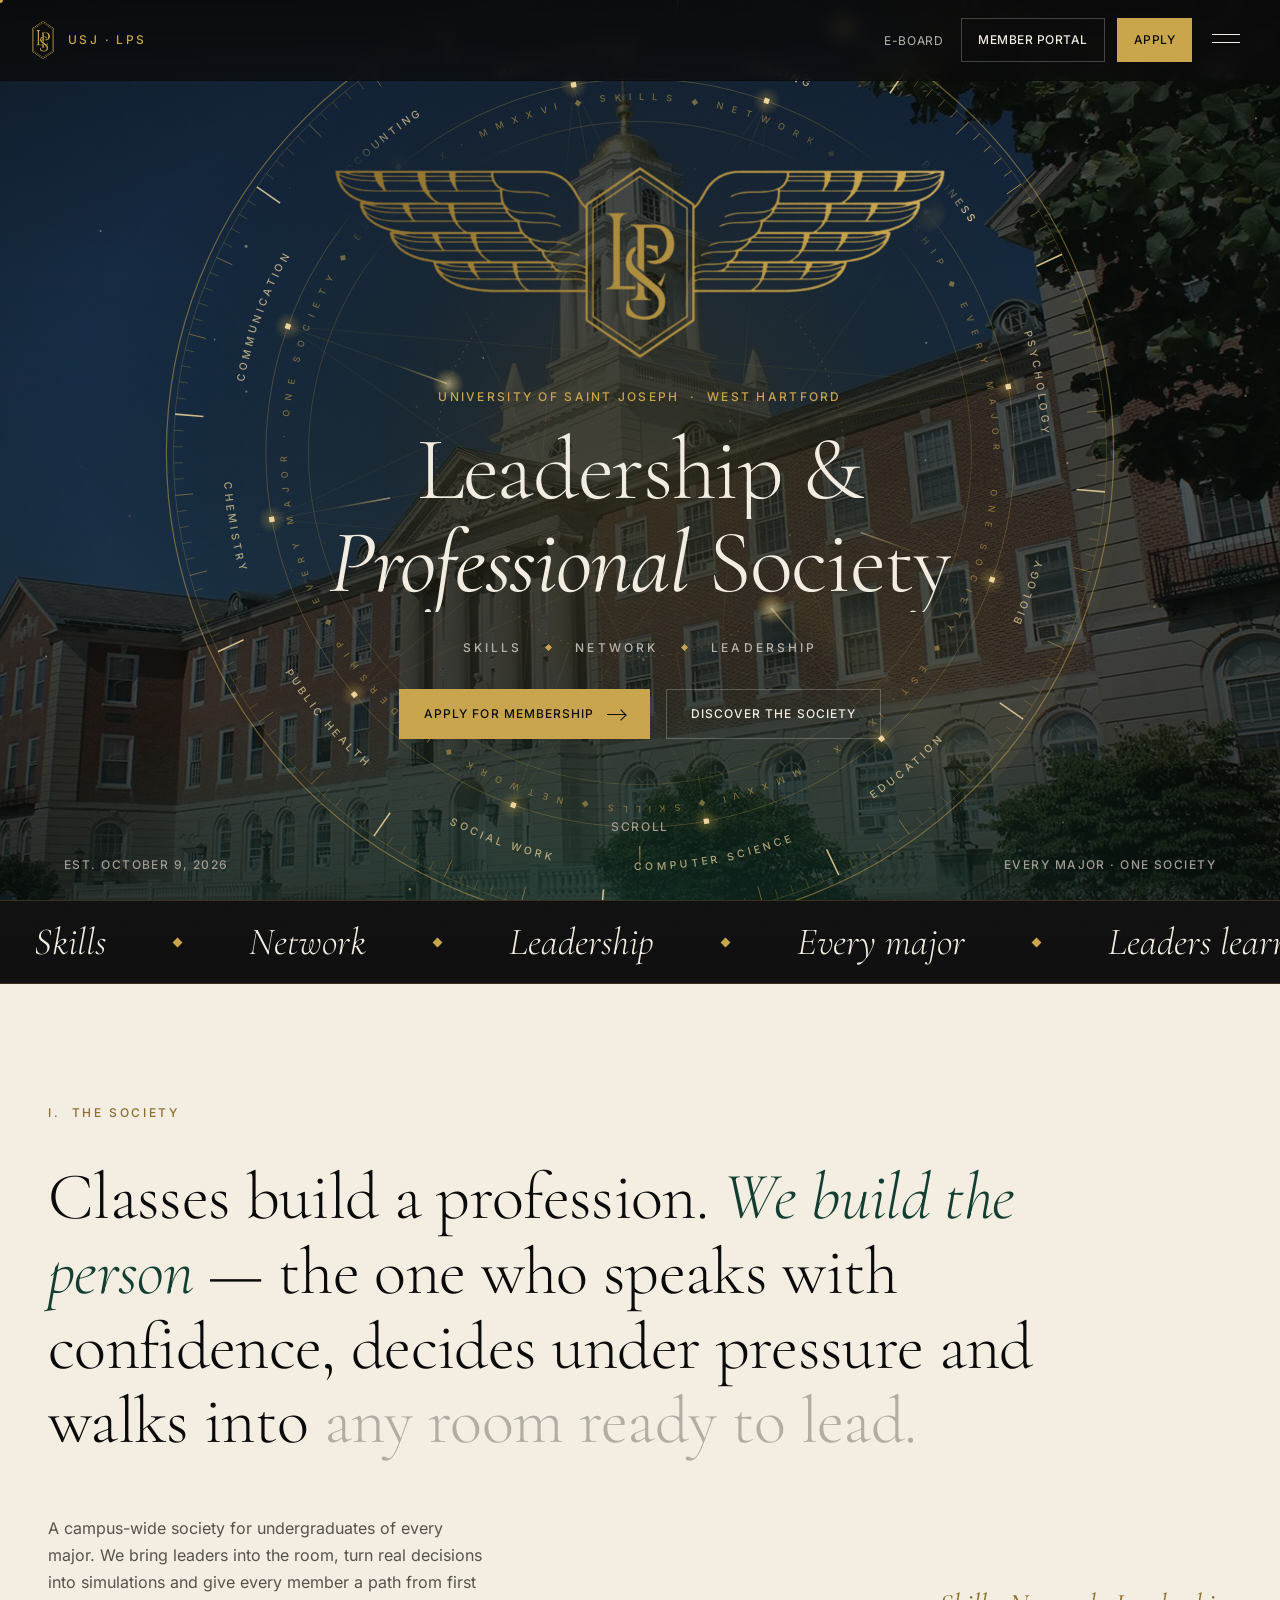
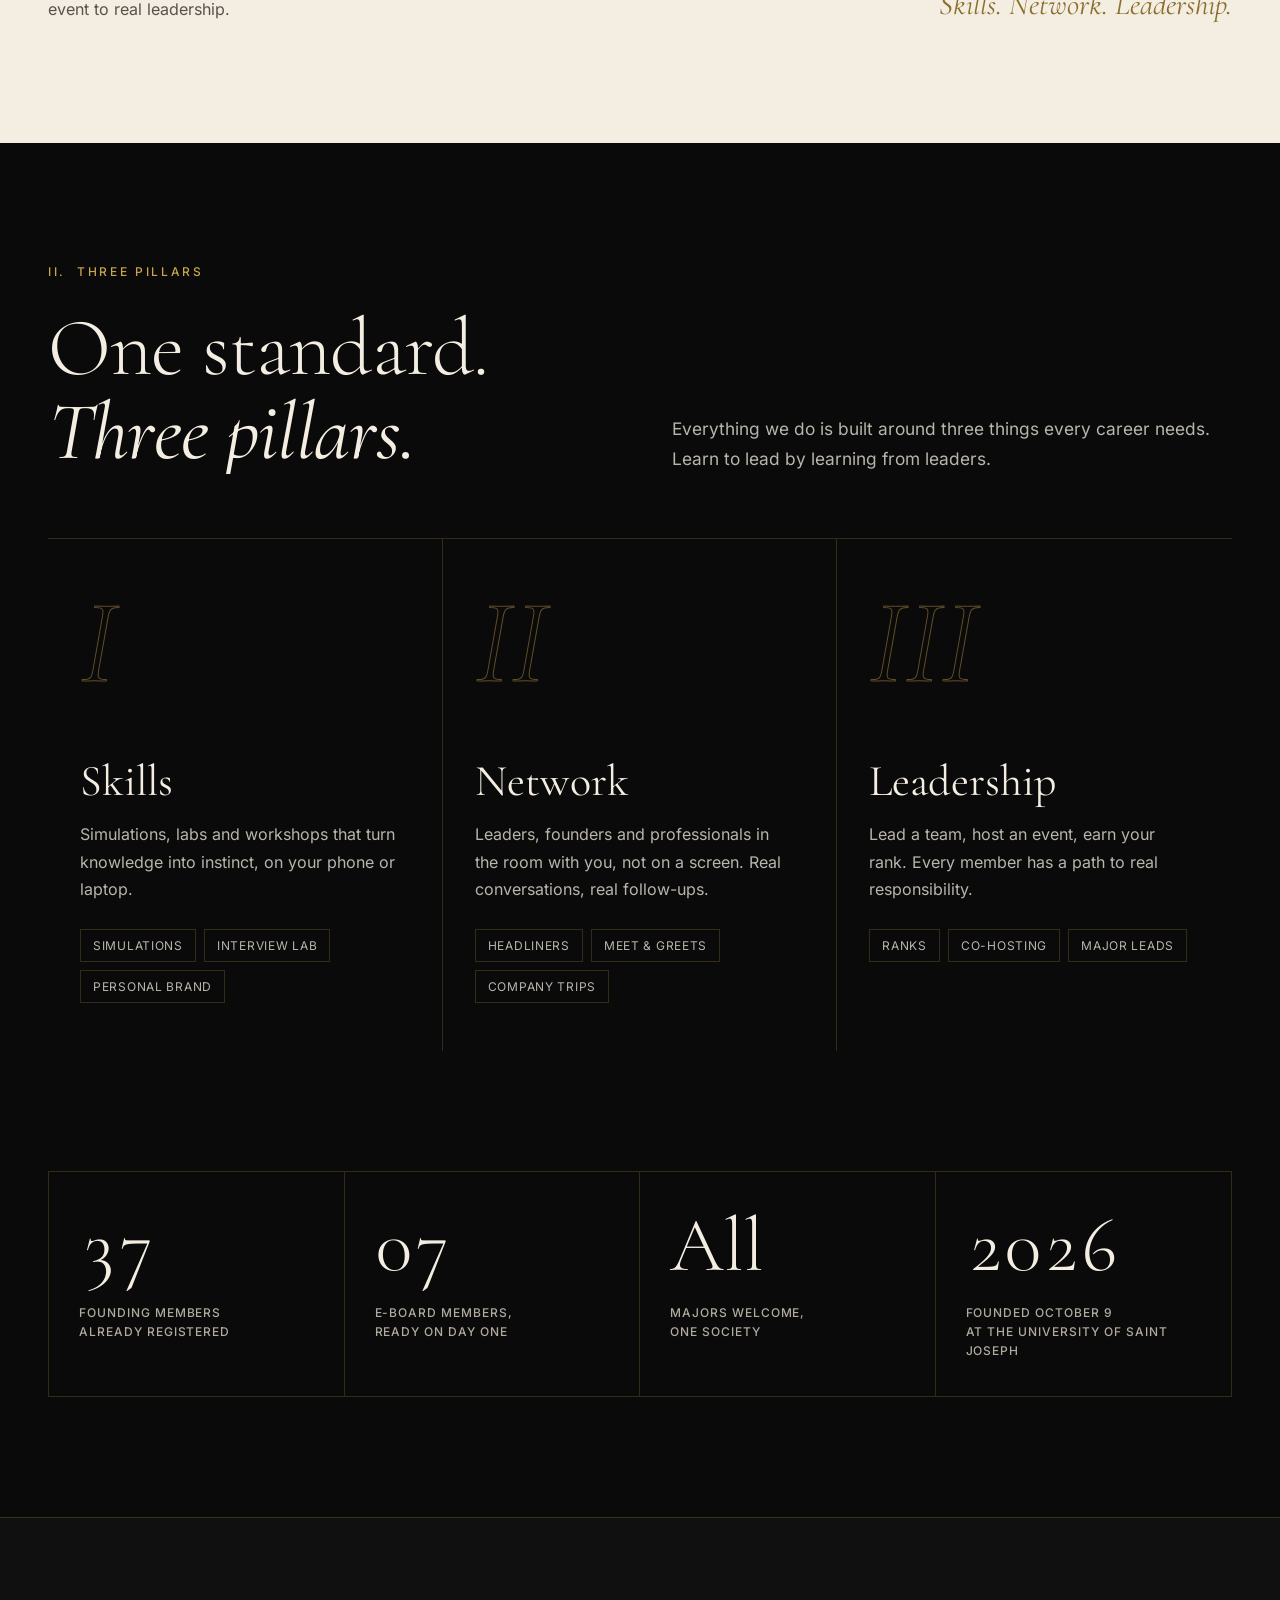
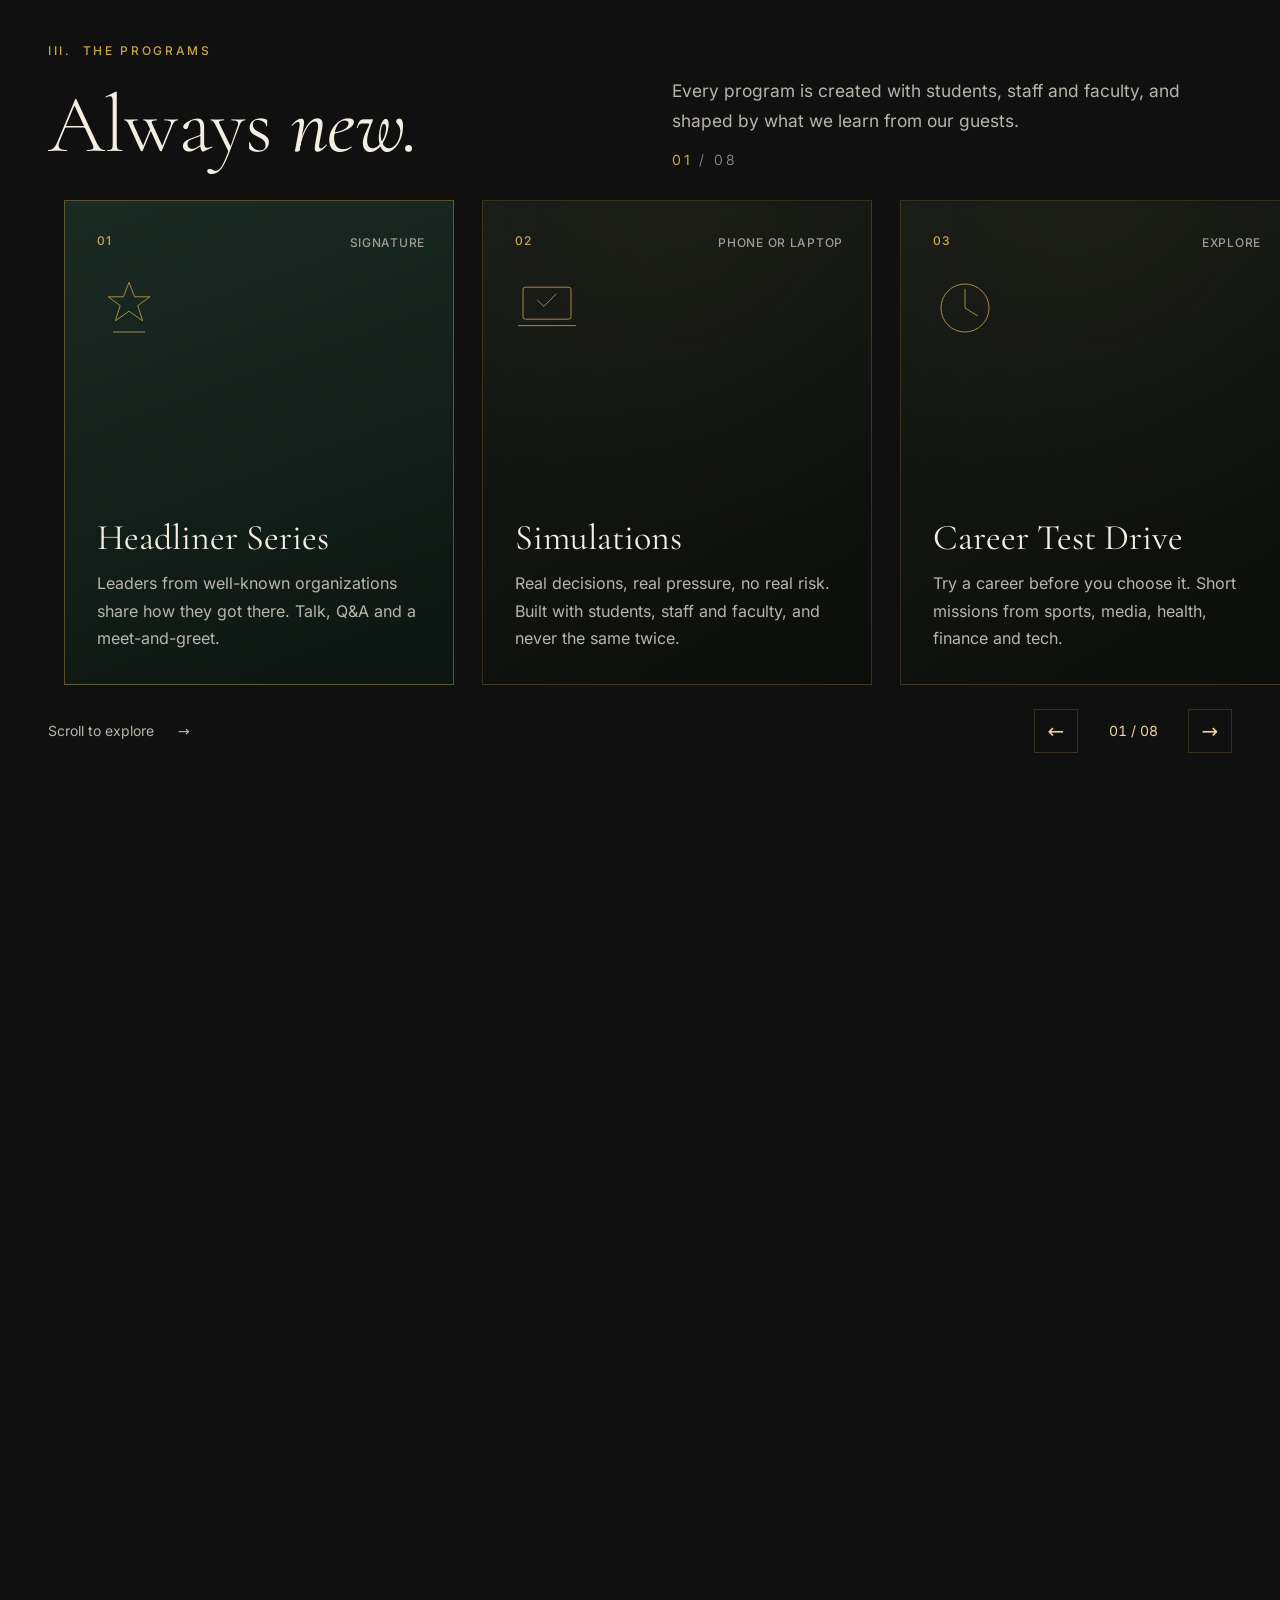
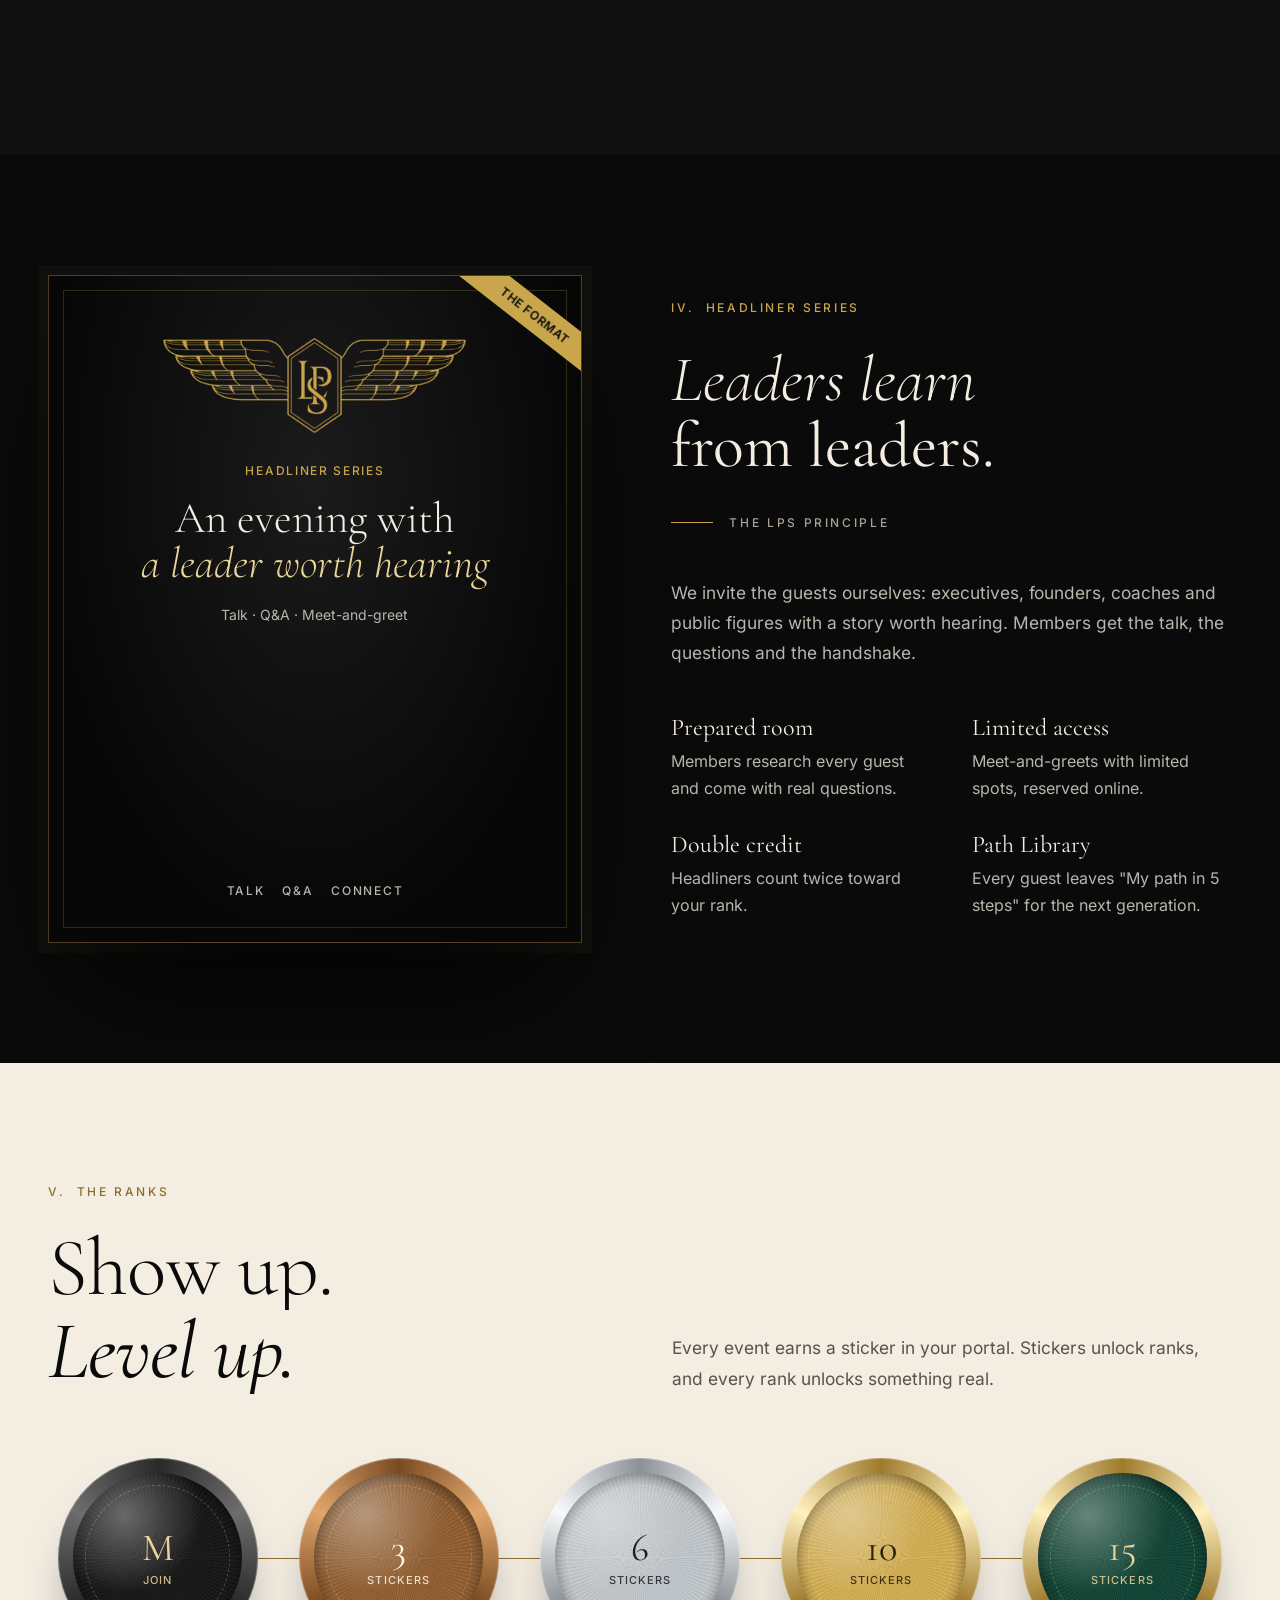
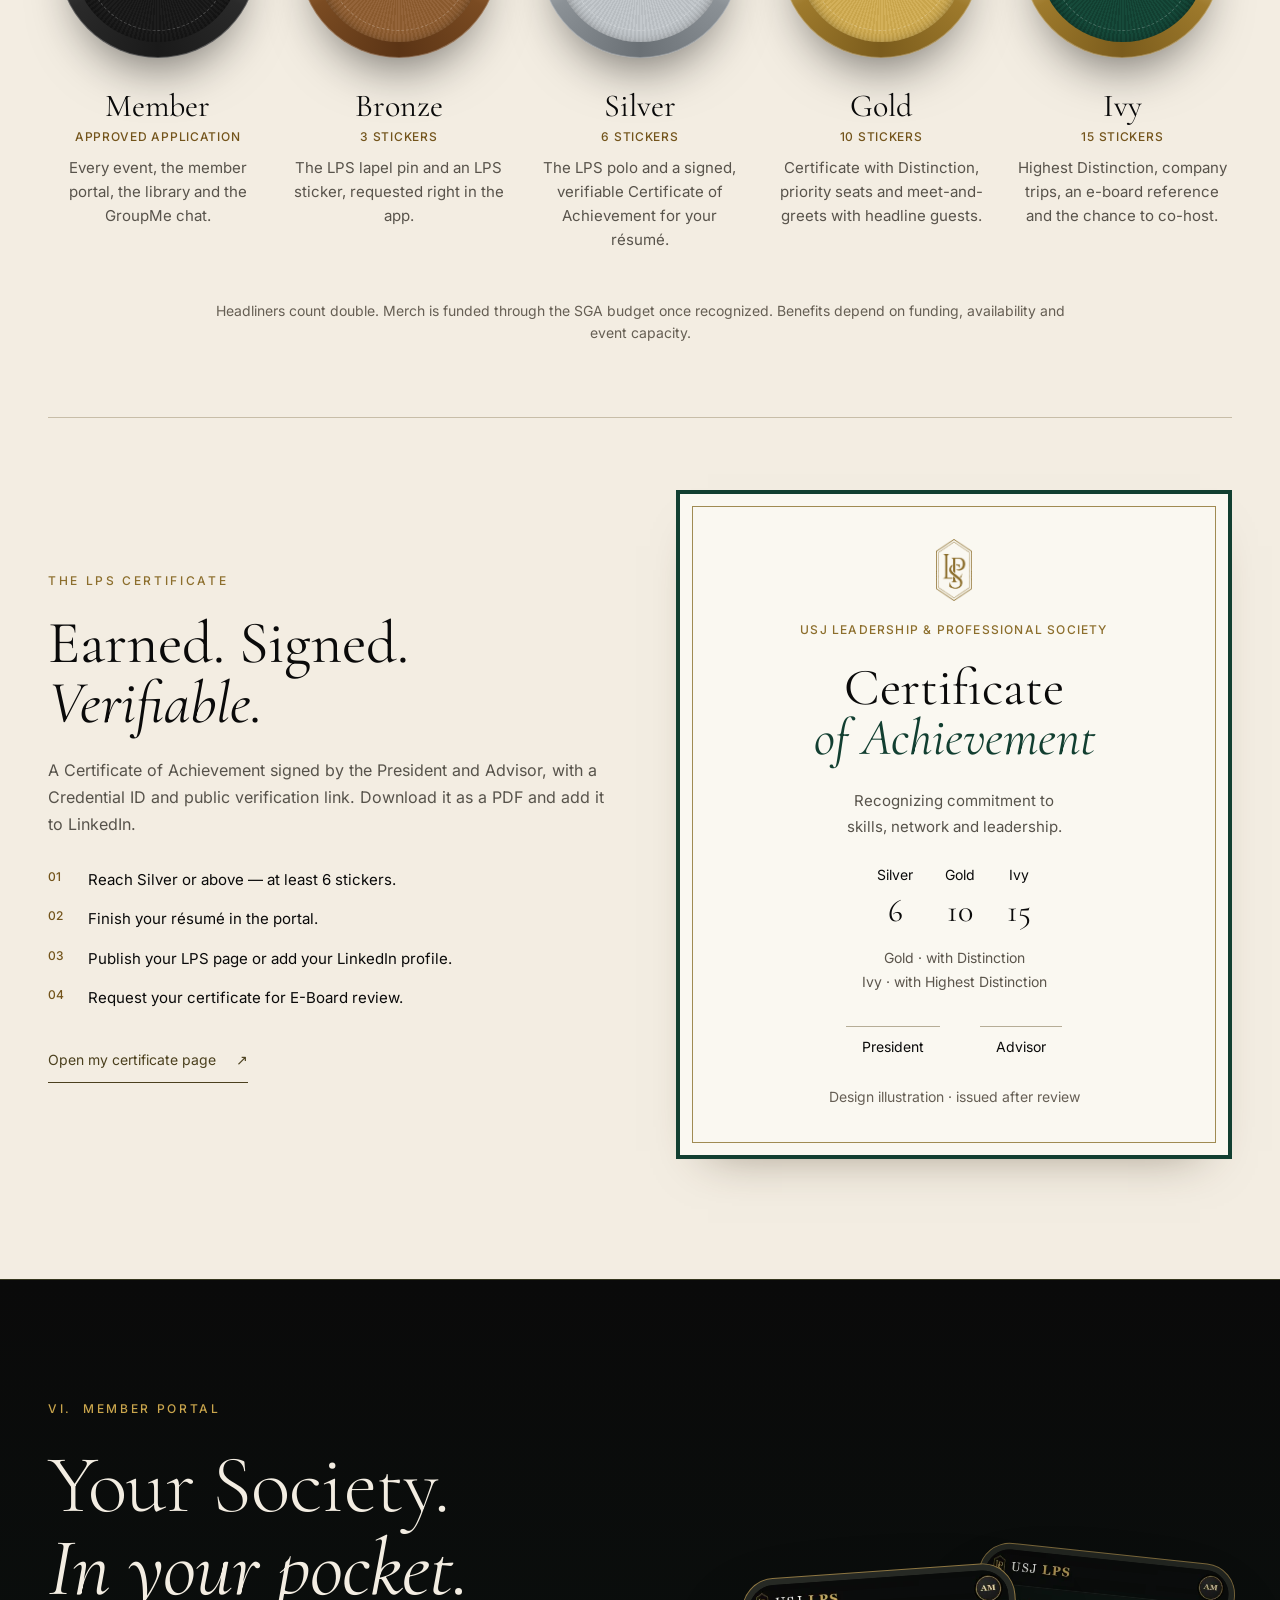
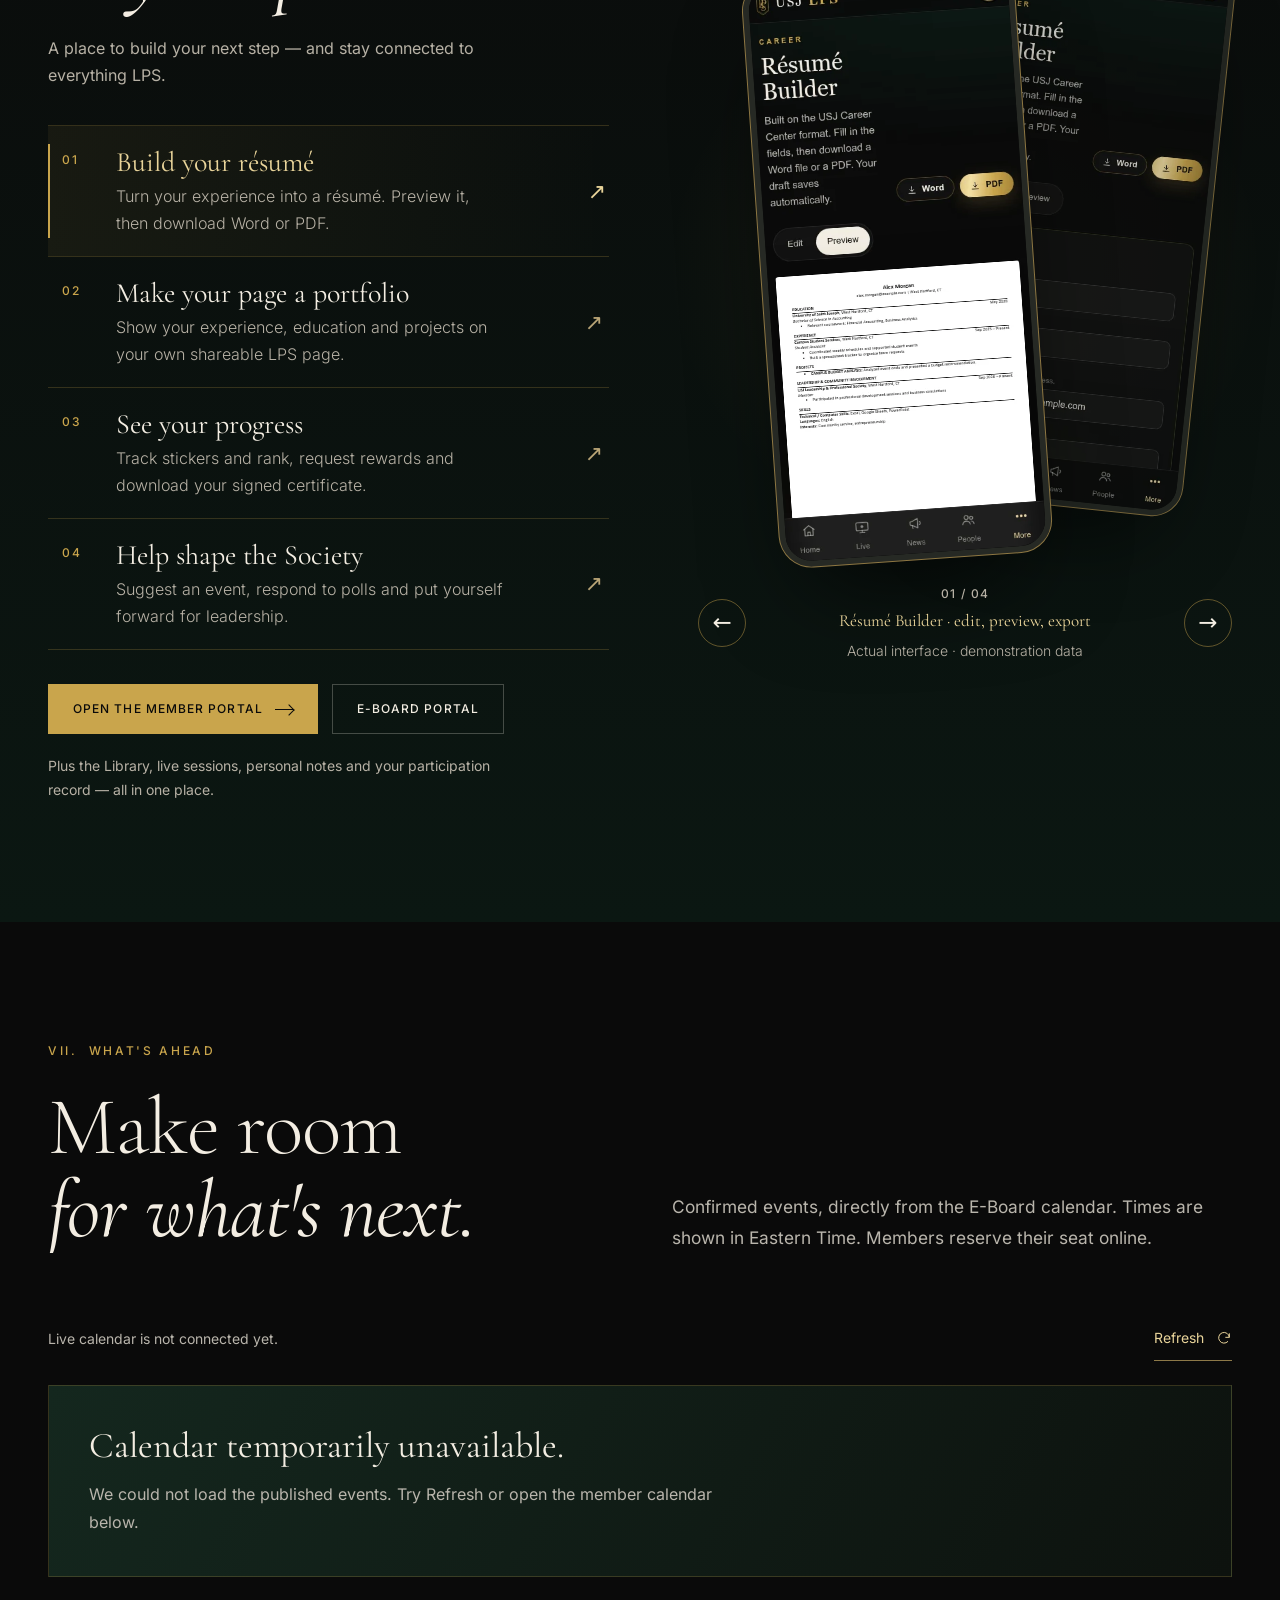
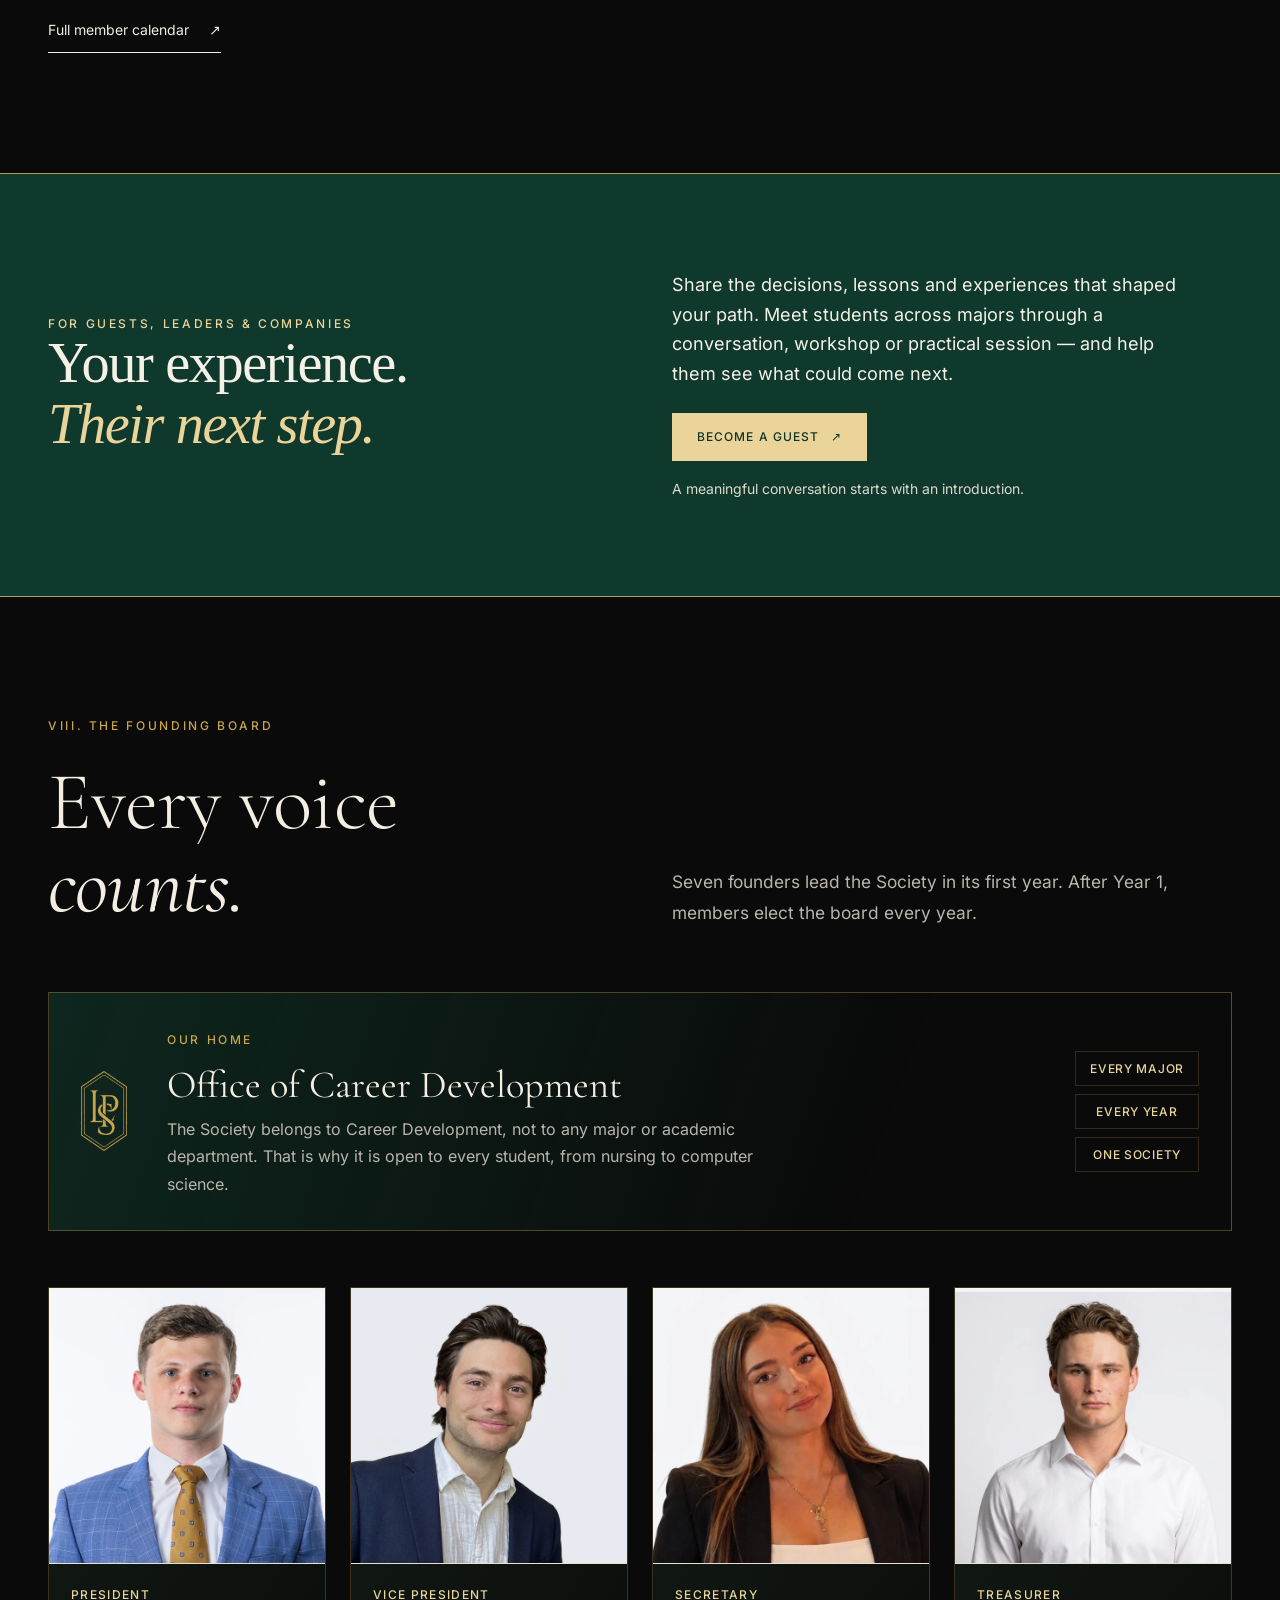
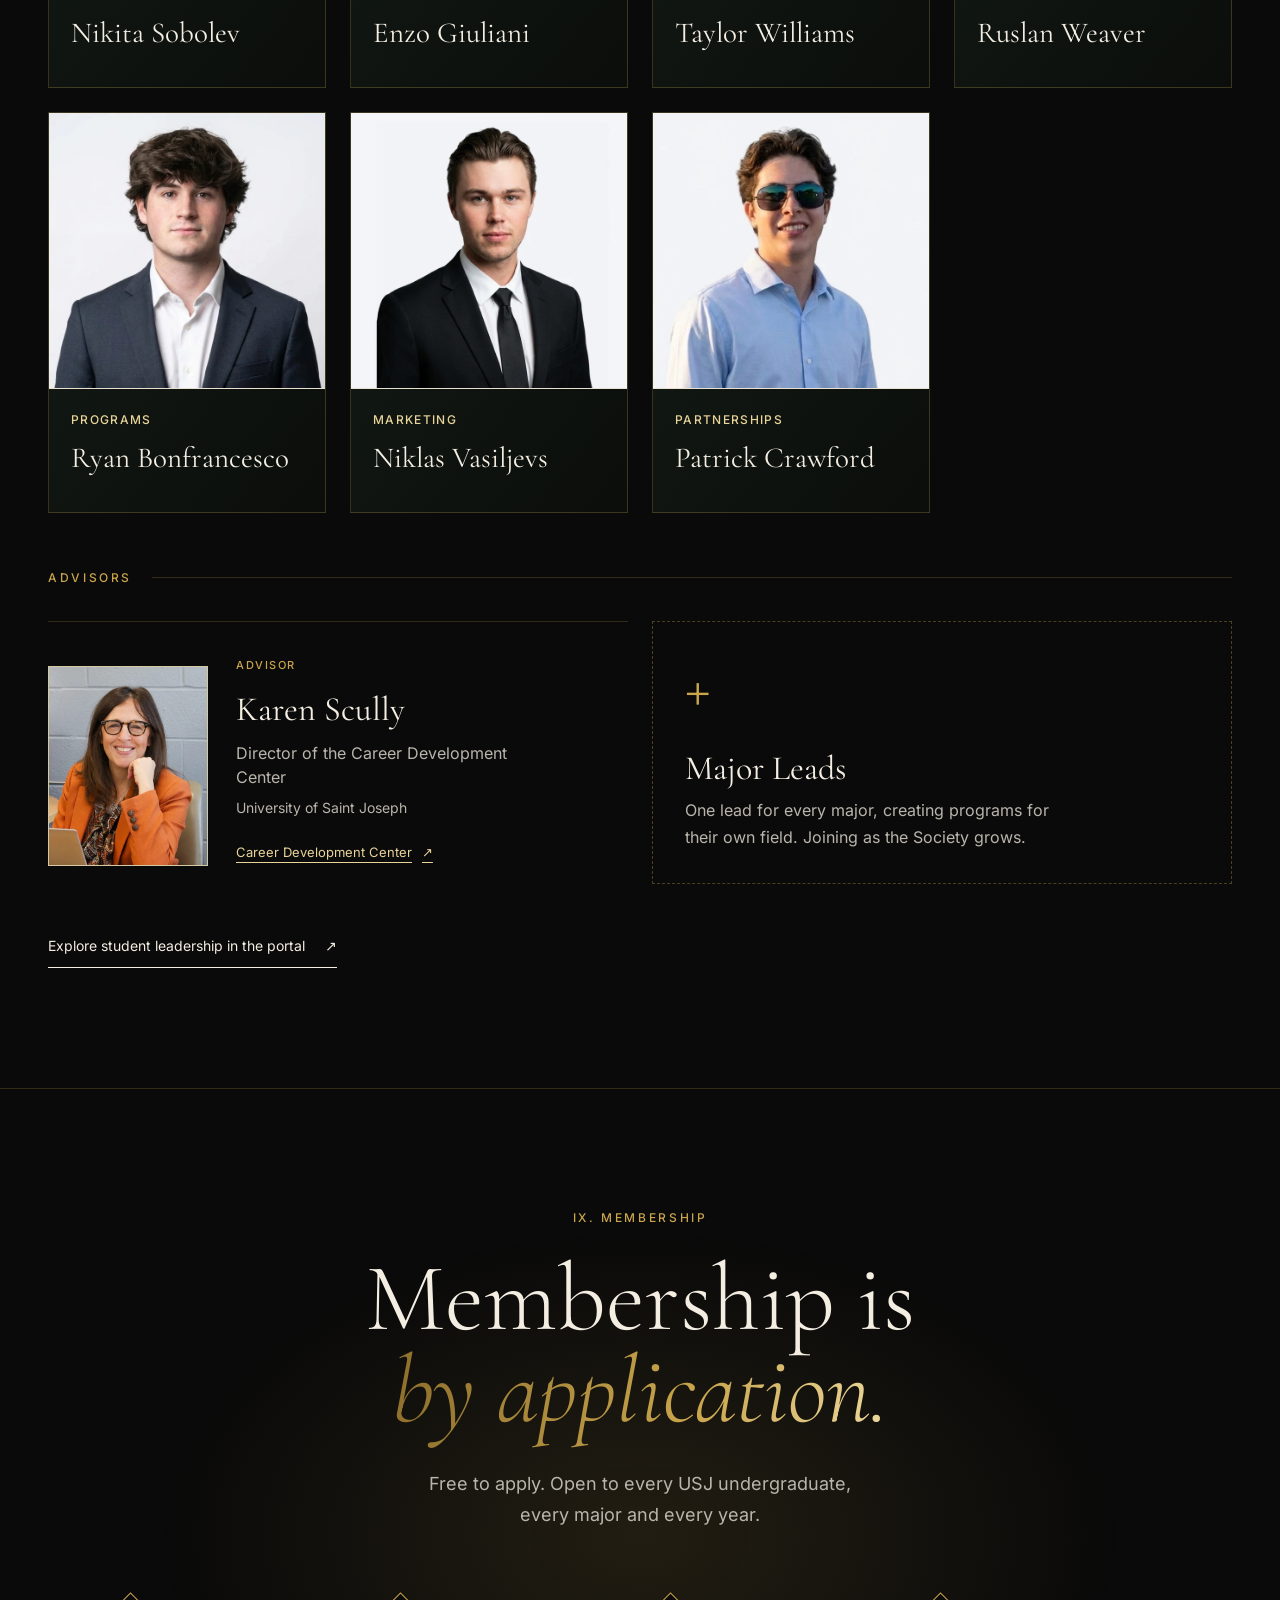
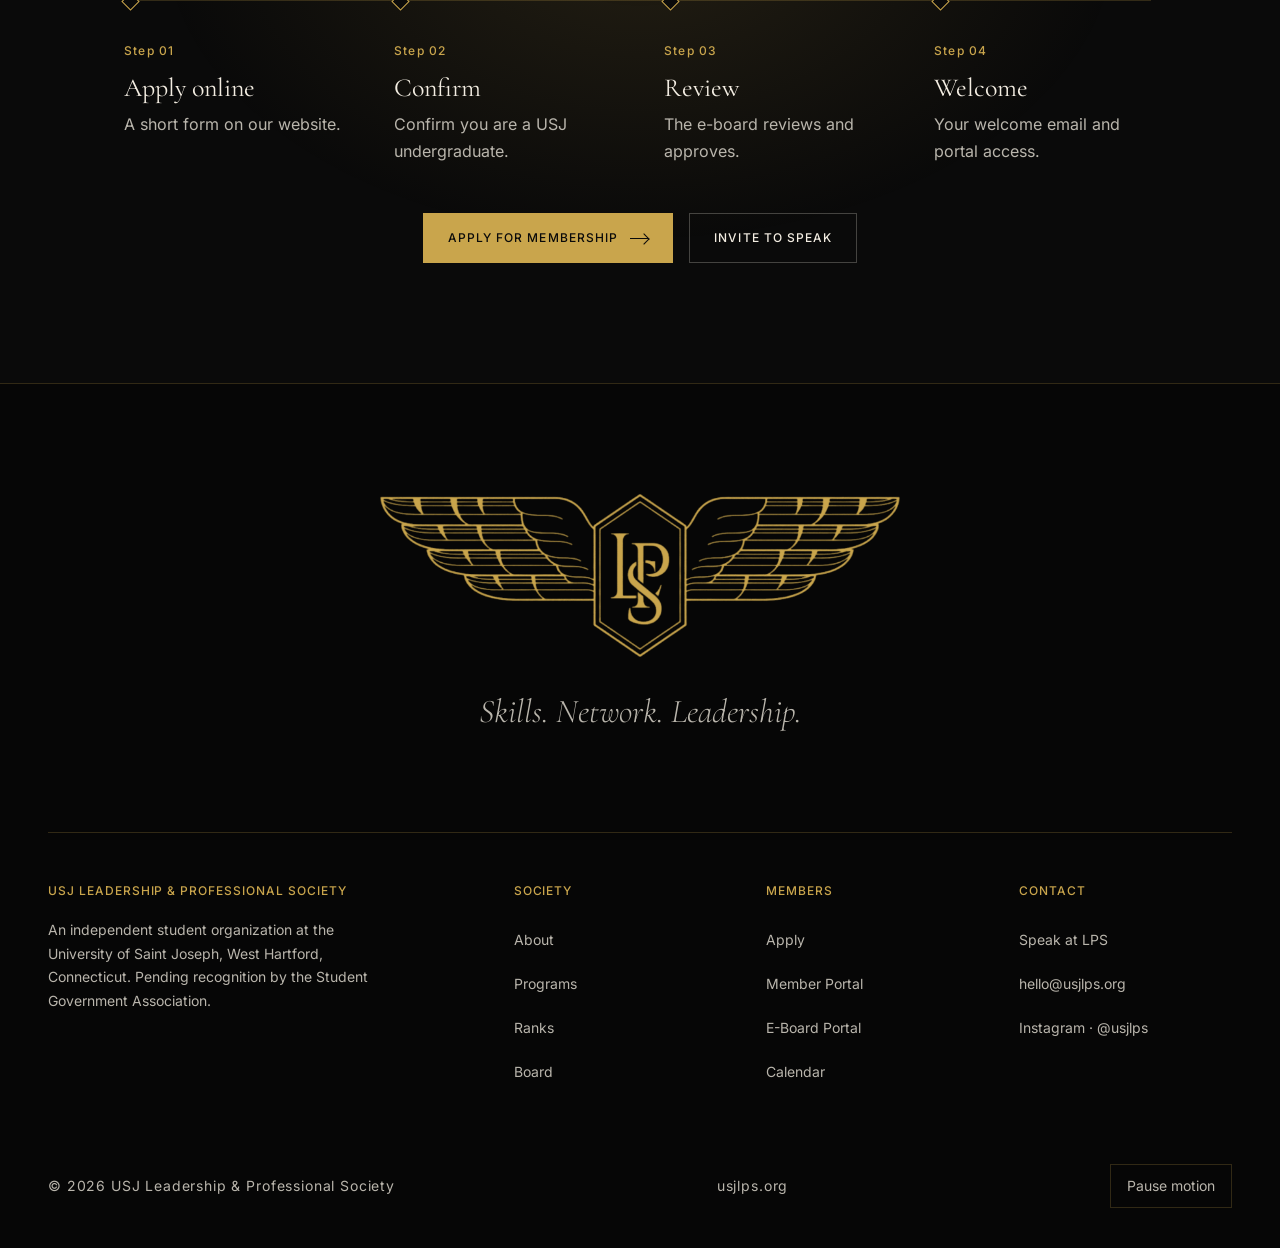
==== commit 401dba20: "Update Ryan Bonfrancesco portrait" ====
--- a/index.html
+++ b/index.html
@@ -179,7 +179,7 @@
 <section class="lps-guests" id="for-guests"><div class="wrap lps-guests-grid"><div><div class="eyebrow">For guests, leaders &amp; companies</div><h2>Your experience.<br/><em>Their next step.</em></h2></div><div><p>Share the decisions, lessons and experiences that shaped your path. Meet students across majors through a conversation, workshop or practical session — and help them see what could come next.</p><a class="btn solid" href="http://guests.usjlps.org/">Become a Guest <span aria-hidden="true">↗</span></a><p class="lps-guests-note">A meaningful conversation starts with an introduction.</p></div></div></section><section class="board" id="board"><div class="wrap">
 <div class="sechead"><div><div class="eyebrow rv">VIII. The Founding Board</div><h2 class="big" style="margin-top:26px"><span class="mask"><span>Every voice</span></span><span class="mask"><span><em>counts.</em></span></span></h2></div><p class="lead rv d2">Seven founders lead the Society in its first year. After Year 1, members elect the board every year.</p></div>
 <div class="home rv"><div class="hm"></div><div><span class="eyebrow">Our home</span><h4>Office of Career Development</h4><p>The Society belongs to Career Development, not to any major or academic department. That is why it is open to every student, from nursing to computer science.</p></div><ul><li>Every major</li><li>Every year</li><li>One society</li></ul></div>
-<div class="lps-team-grid"><article class="lps-team-person rv d0"><div class="lps-team-portrait"><img src="[data-uri]" width="640" height="640" alt="Nikita Sobolev, President" loading="eager" decoding="sync"></div><div class="lps-team-person-copy"><p class="lps-team-role">President</p><h3>Nikita Sobolev</h3></div></article><article class="lps-team-person rv d1"><div class="lps-team-portrait"><img src="[data-uri]" width="640" height="640" alt="Enzo Giuliani, Vice President" loading="eager" decoding="sync"></div><div class="lps-team-person-copy"><p class="lps-team-role">Vice President</p><h3>Enzo Giuliani</h3></div></article><article class="lps-team-person rv d2"><div class="lps-team-portrait"><img src="[data-uri]" width="640" height="640" alt="Taylor Williams, Secretary" loading="eager" decoding="sync"></div><div class="lps-team-person-copy"><p class="lps-team-role">Secretary</p><h3>Taylor Williams</h3></div></article><article class="lps-team-person rv d3"><div class="lps-team-portrait"><img src="[data-uri]" width="640" height="640" alt="Ruslan Weaver, Treasurer" loading="eager" decoding="sync"></div><div class="lps-team-person-copy"><p class="lps-team-role">Treasurer</p><h3>Ruslan Weaver</h3></div></article><article class="lps-team-person rv d0"><div class="lps-team-portrait"><img src="[data-uri]" width="640" height="640" alt="Ryan Bonfrancesco, Programs" loading="eager" decoding="sync"></div><div class="lps-team-person-copy"><p class="lps-team-role">Programs</p><h3>Ryan Bonfrancesco</h3></div></article><article class="lps-team-person rv d1"><div class="lps-team-portrait"><img src="[data-uri]" width="640" height="640" alt="Niklas Vasiljevs, Marketing" loading="eager" decoding="sync"></div><div class="lps-team-person-copy"><p class="lps-team-role">Marketing</p><h3>Niklas Vasiljevs</h3></div></article><article class="lps-team-person rv d2"><div class="lps-team-portrait"><img src="[data-uri]" width="640" height="640" alt="Patrick Crawford, Partnerships" loading="eager" decoding="sync"></div><div class="lps-team-person-copy"><p class="lps-team-role">Partnerships</p><h3>Patrick Crawford</h3></div></article></div>
+<div class="lps-team-grid"><article class="lps-team-person rv d0"><div class="lps-team-portrait"><img src="[data-uri]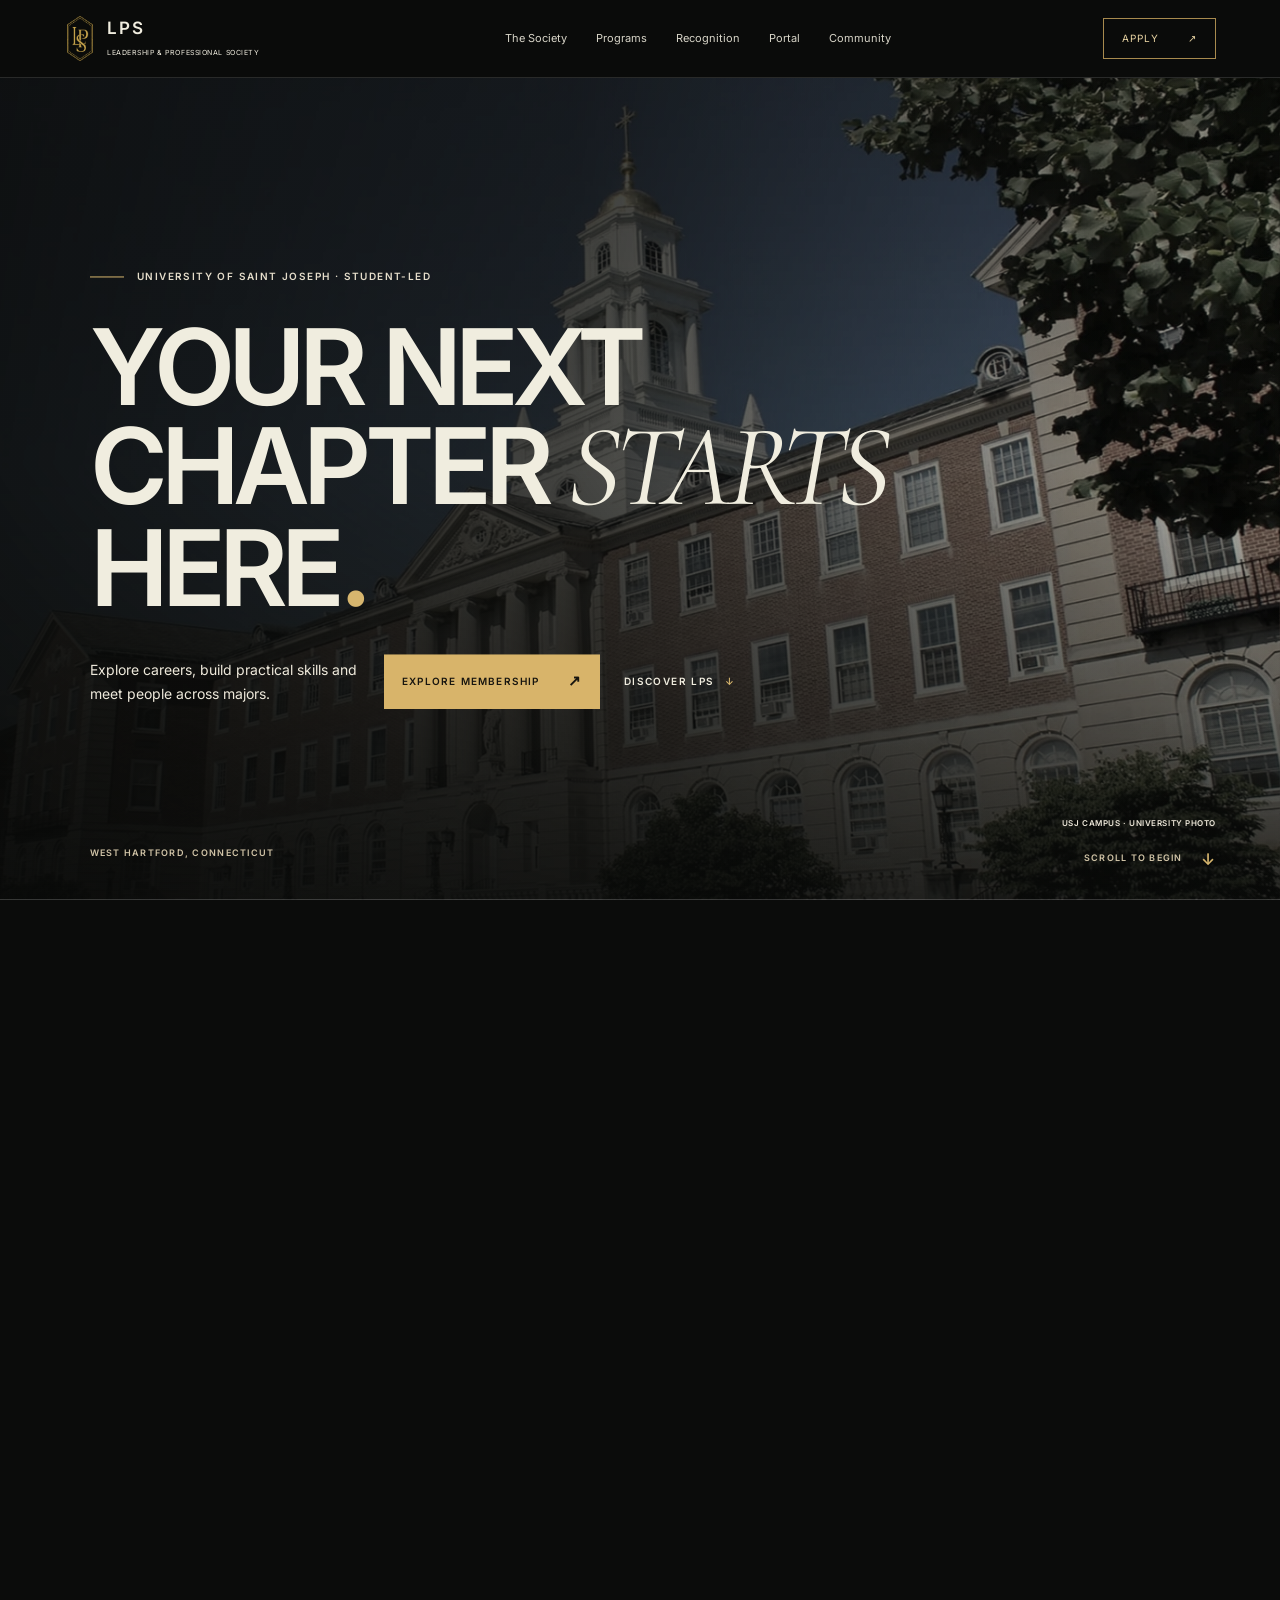
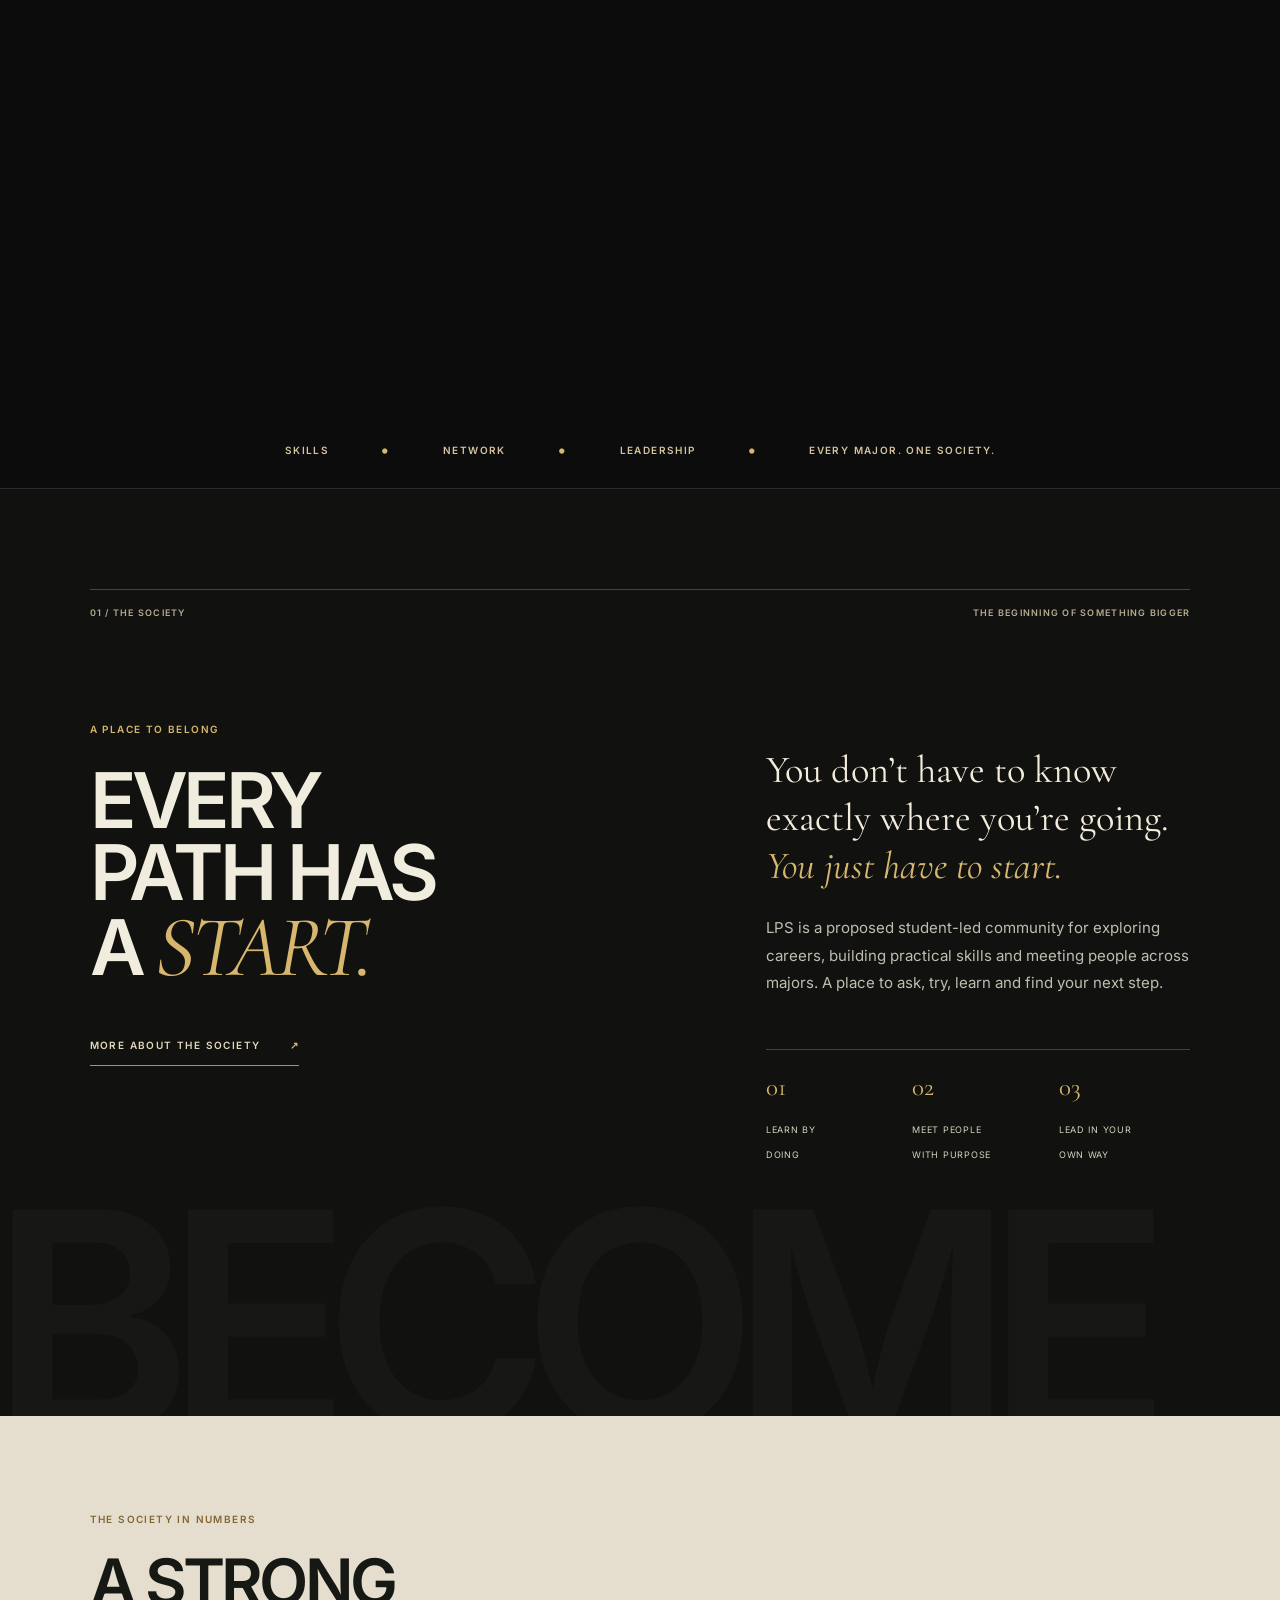
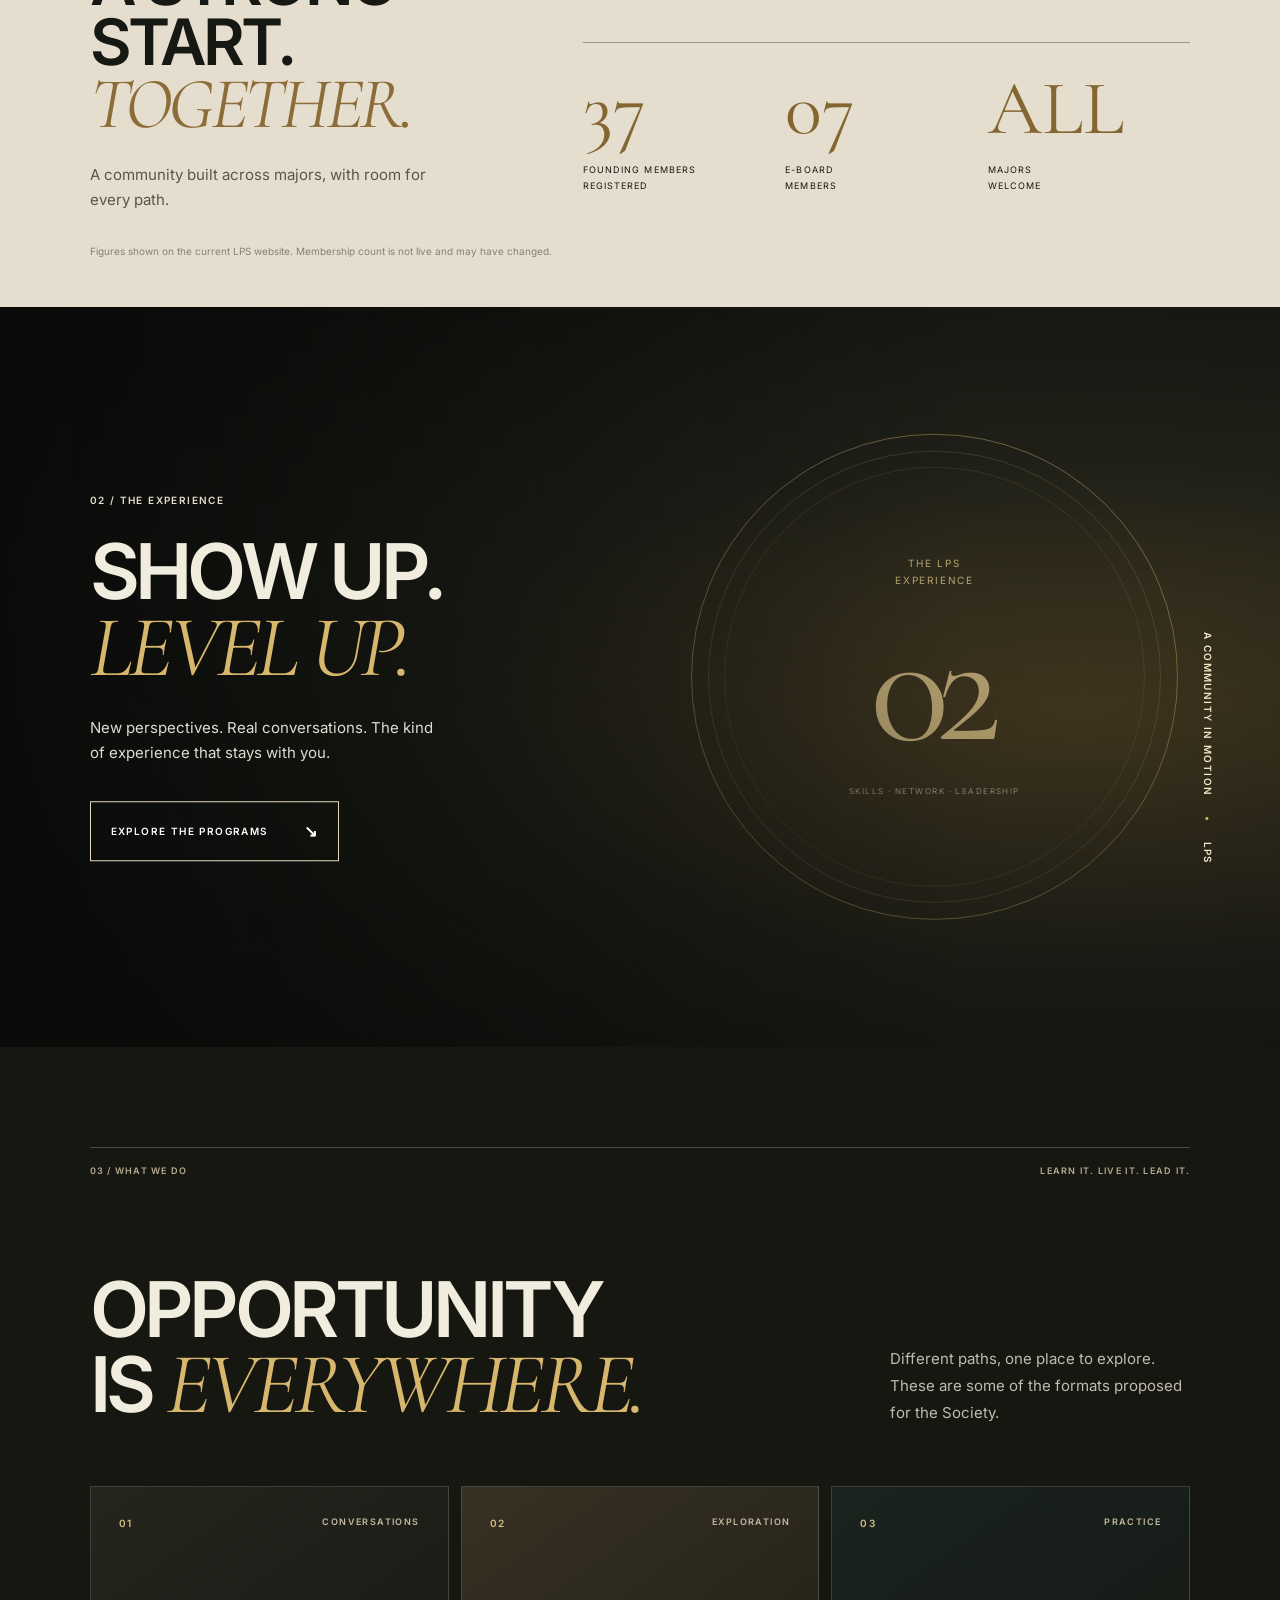
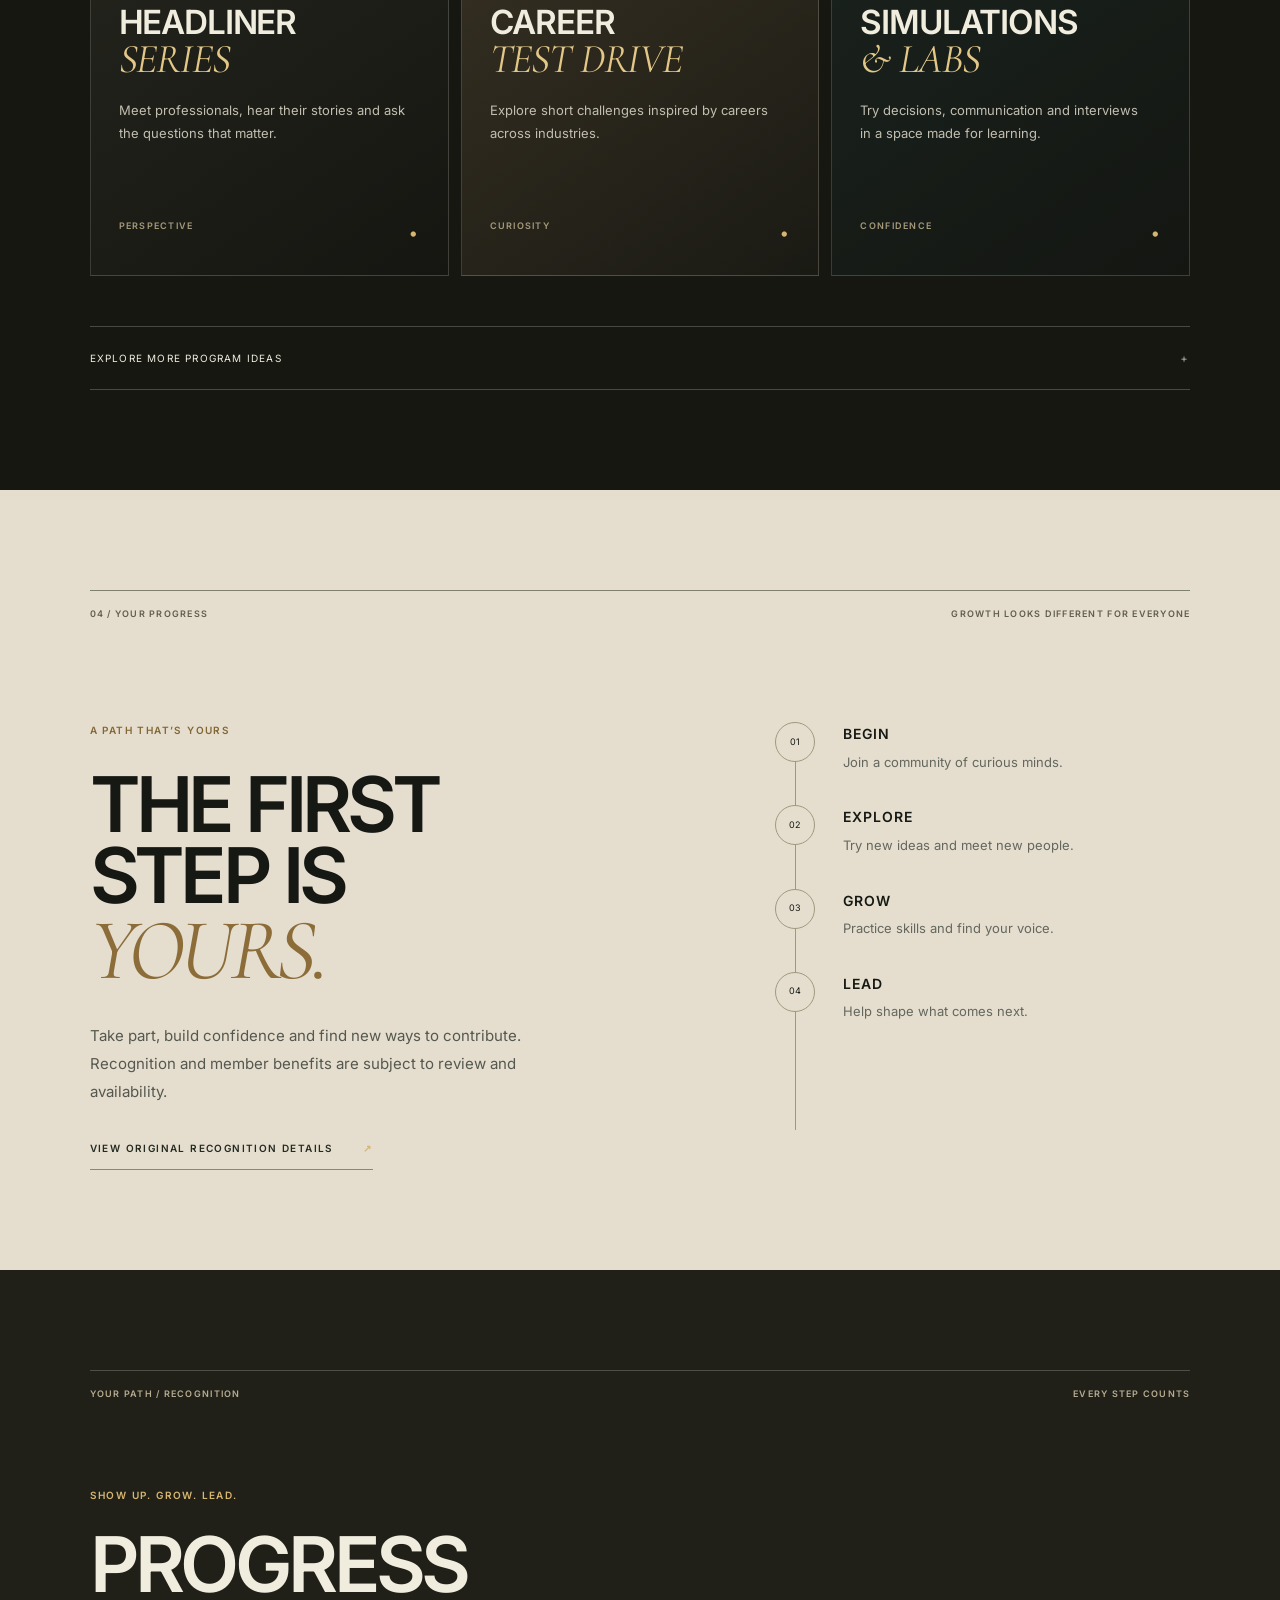
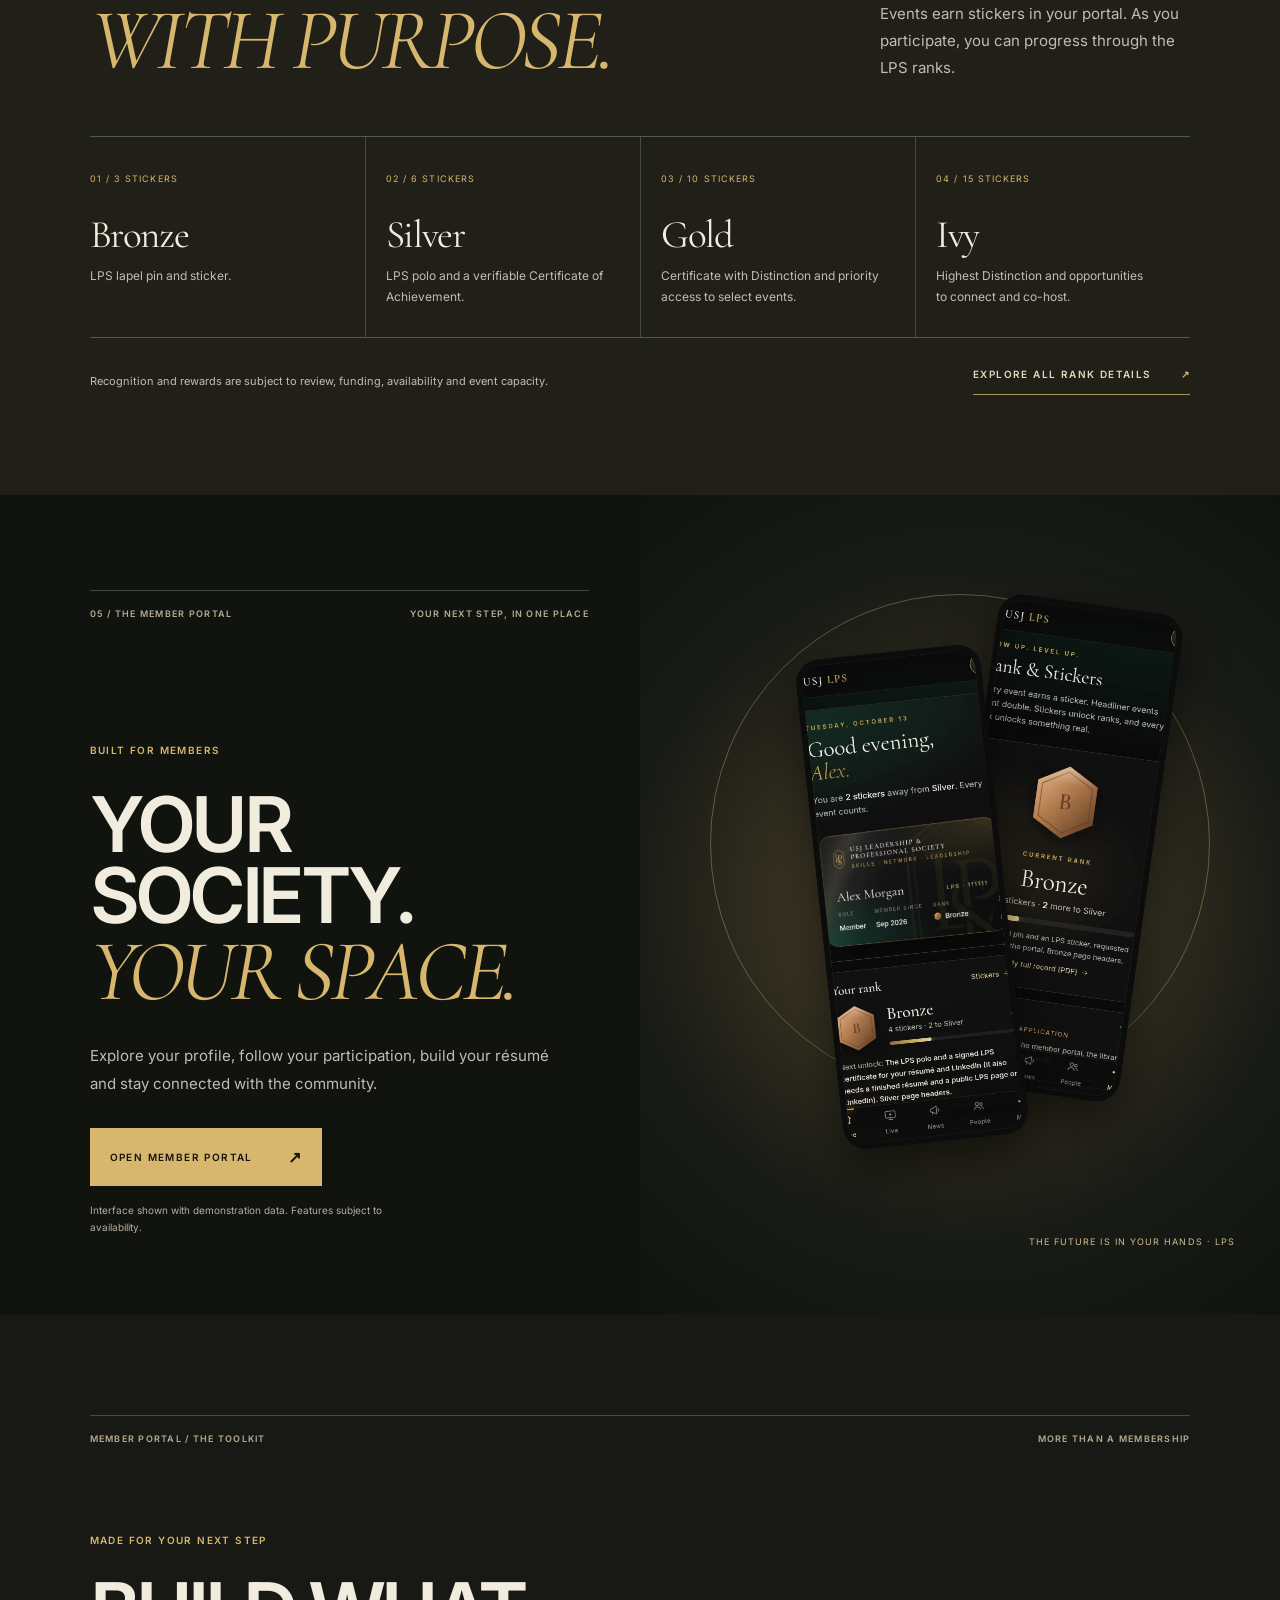
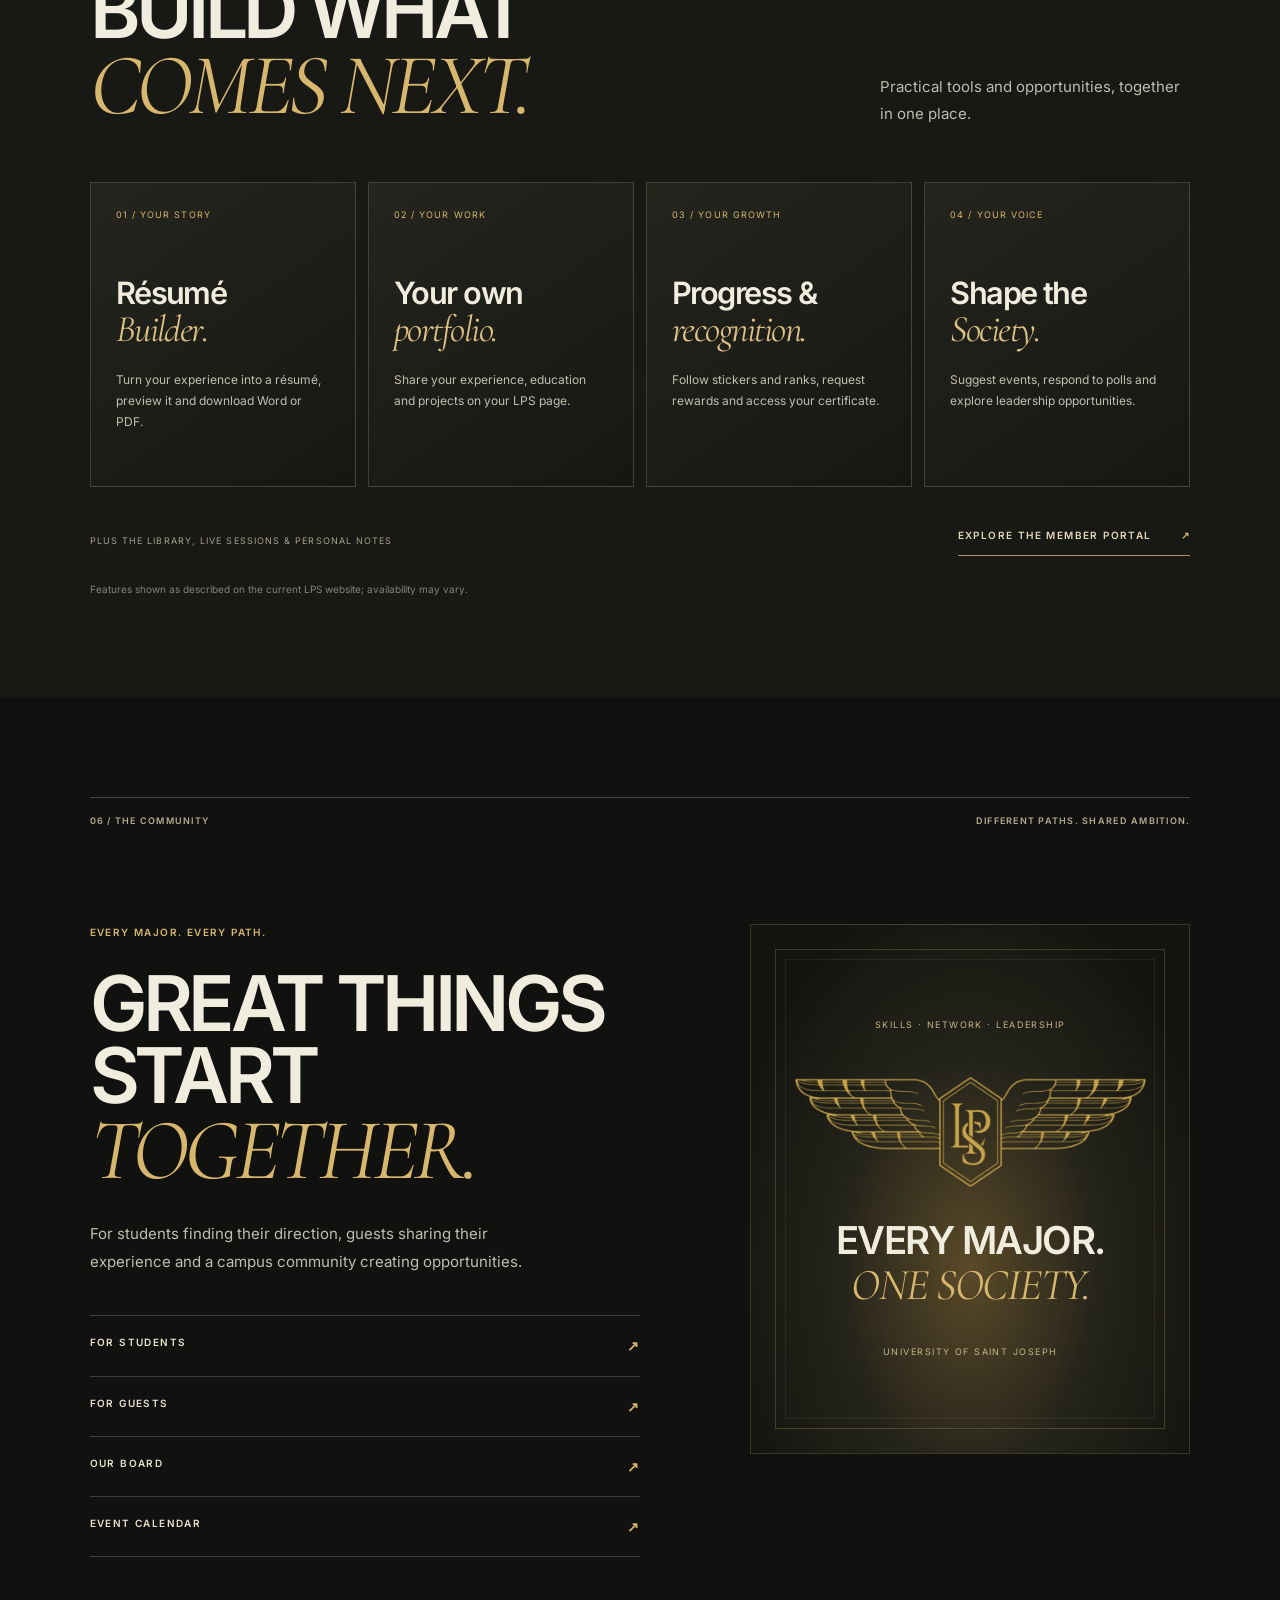
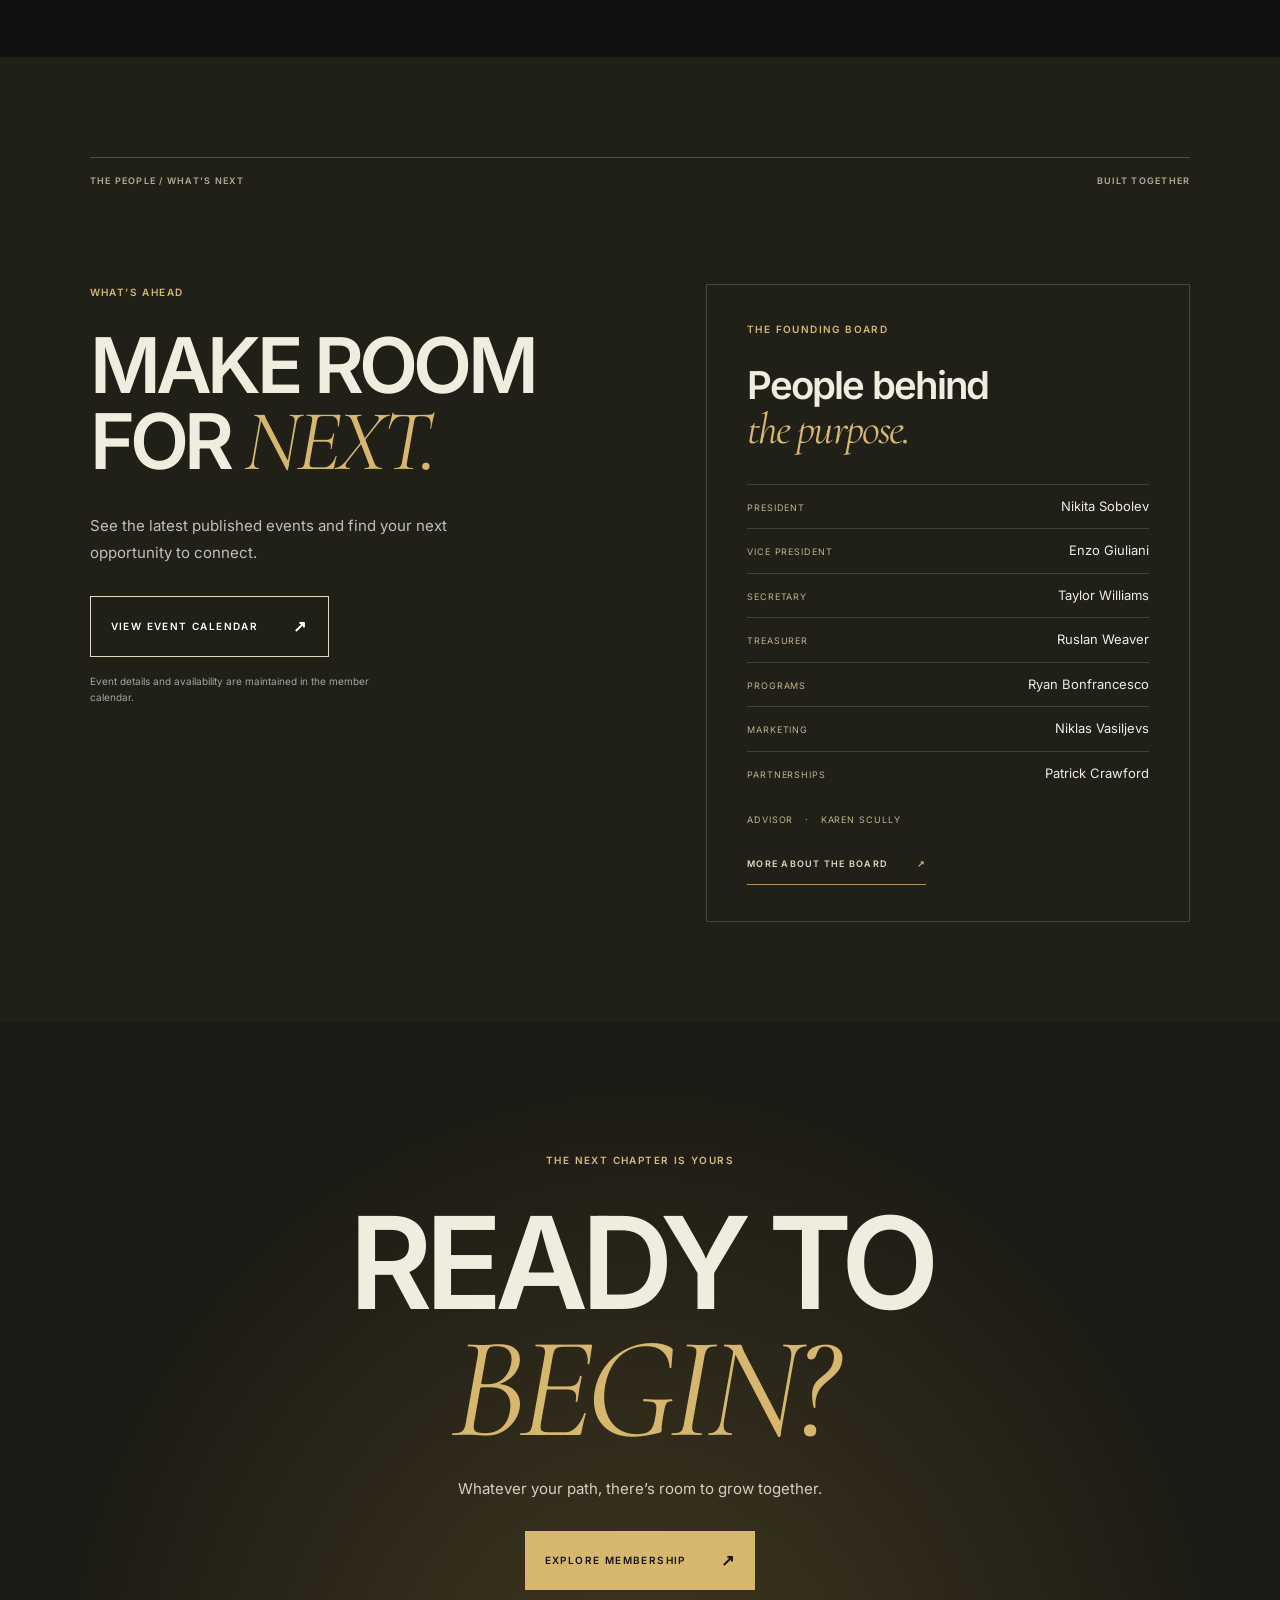
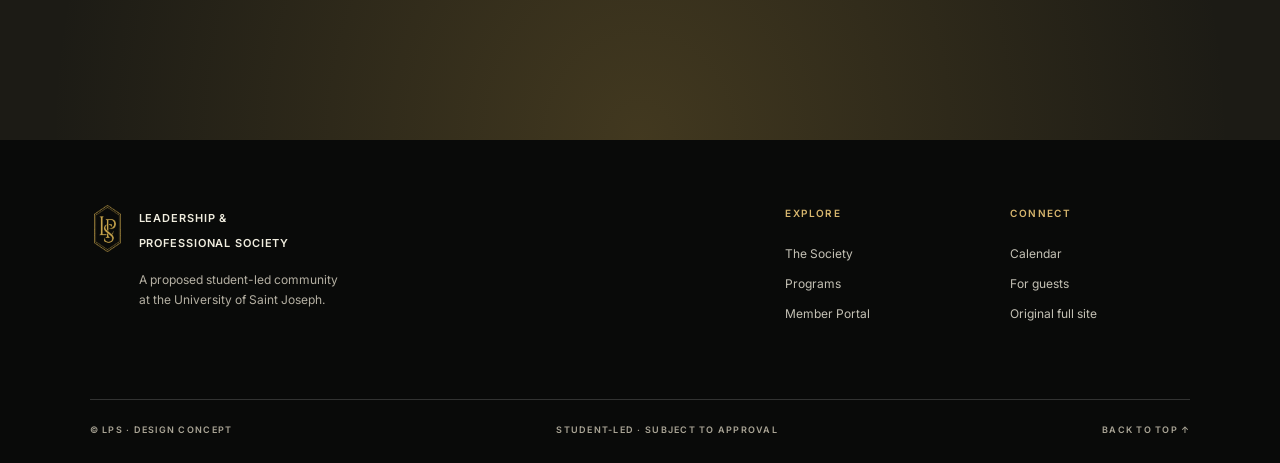
==== commit a4308945: "Add files via upload" ====
--- a/index.html
+++ b/index.html
@@ -1,220 +1,11 @@
-<!DOCTYPE html>
-
-<html data-site-version="lps-v7-experience" lang="en"><head>
-<meta charset="utf-8"/><meta content="width=device-width,initial-scale=1,viewport-fit=cover" name="viewport"/>
-<title>USJ Leadership &amp; Professional Society — Skills. Network. Leadership.</title>
-<meta content="The campus-wide professional society at the University of Saint Joseph. Simulations, headline guests and real leadership for students of every major." name="description"/>
-<meta content="#0A0A0A" name="theme-color"/>
-<link href="assets/img/icon-32.png" rel="icon" sizes="32x32" type="image/png"/>
-<link href="assets/img/icon-180.png" rel="apple-touch-icon"/>
-<meta content="USJ Leadership &amp; Professional Society" property="og:title"/>
-<meta content="Skills. Network. Leadership. A campus-wide society for students of every major at the University of Saint Joseph." property="og:description"/>
-<meta content="https://usjlps.org/assets/img/share.png" property="og:image"/>
-<meta content="https://usjlps.org/" property="og:url"/>
-<link href="assets/site.css?v=lps7" rel="stylesheet"/>
-<script>document.documentElement.classList.add('js');try{if(sessionStorage.getItem('lps-motion')==='off')document.documentElement.classList.add('motion-off')}catch(e){}setTimeout(()=>{document.body?.classList.add('done');document.body?.classList.remove('loading')},4500)</script><style id="lps-campus-background-patch">
-/* Photo-only update. Existing LPS identity, layout and animation engine unchanged. */
-.hero .hero-campus-bg{position:absolute;inset:0;width:100%;height:100%;object-fit:cover;object-position:50% 52%;pointer-events:none}
-.hero .hero-campus-shade{position:absolute;inset:0;pointer-events:none;background:radial-gradient(ellipse at 50% 47%,rgba(6,10,8,.84) 0%,rgba(6,10,8,.67) 62%,rgba(6,10,8,.78) 100%),linear-gradient(180deg,rgba(7,9,8,.18),transparent 30%,rgba(7,9,8,.28))}
-@media(max-width:600px){.hero .hero-campus-bg{object-position:52% center}.hero .hero-campus-shade{background:radial-gradient(ellipse at 50% 48%,rgba(6,10,8,.86),rgba(6,10,8,.70) 72%,rgba(6,10,8,.80))}}
-</style>
-<style id="lps-portal-carousel-patch">/* Portal-only enhancement: original typography, palette and motion retained. */
-#portal .portal-choices{margin:36px 0 34px}
-#portal .portal-choices li{display:block;padding:0;position:relative}
-#portal .portal-choice{appearance:none;display:grid;grid-template-columns:38px 1fr 24px;gap:5px 16px;width:100%;text-align:left;color:var(--ivory);background:none;border:0;font:inherit;cursor:pointer;padding:20px 0 20px 14px;transition:background .3s,color .3s}
-#portal .portal-choice:before{content:"";position:absolute;left:0;top:18px;bottom:18px;width:2px;background:var(--gold);transform:scaleY(0);transition:transform .3s}
-#portal .portal-choice b{grid-row:1/3;font:500 12px/2.3 var(--sans);letter-spacing:.14em;color:var(--gold)}
-#portal .portal-choice .choice-title{font:400 28px/1.15 var(--serif);display:block}
-#portal .portal-choice .choice-description{grid-column:2;font:300 16px/1.65 var(--sans);color:#b7b1a5;display:block;max-width:390px}
-#portal .portal-choice .choice-arrow{grid-column:3;grid-row:1/3;align-self:center;color:#b8a476;font-size:22px;transition:transform .3s}
-#portal .portal-choice[aria-pressed="true"]{background:linear-gradient(90deg,rgba(201,165,76,.07),transparent)}
-#portal .portal-choice[aria-pressed="true"]:before{transform:scaleY(1)}
-#portal .portal-choice[aria-pressed="true"] .choice-title{color:var(--gold2)}
-#portal .portal-choice[aria-pressed="true"] .choice-arrow{transform:translateX(3px);color:var(--gold2)}
-#portal .portal-choice:hover{background:rgba(201,165,76,.045)}
-#portal .portal-choice:focus-visible,#portal .portal-nav button:focus-visible,#portal .portal-viewer:focus-visible{outline:2px solid var(--gold2);outline-offset:5px}
-#portal .portal-intro{max-width:430px;margin-top:24px;font-size:16px;color:#b7b1a5}
-#portal .portal-viewer{height:740px;max-width:560px;width:100%;position:relative;margin-inline:auto;min-width:0}
-#portal .portal-device-stage{position:absolute;inset:0 0 108px;isolation:isolate;touch-action:pan-y}
-#portal .portal-device-stage:before{content:"";position:absolute;inset:7% -10% 0;background:radial-gradient(ellipse,rgba(201,165,76,.085),transparent 66%);z-index:-1;pointer-events:none}
-#portal .portal-device-stage .actual-device{position:absolute;left:50%;top:40px;width:272px;height:auto;aspect-ratio:390/844;padding:0;border:6px solid #262924;animation:float 7s ease-in-out infinite;transition:opacity .25s}
-#portal .portal-device-stage .p1{transform:translateX(calc(-50% - 68px)) rotate(-4deg);z-index:2}
-#portal .portal-device-stage .p2{transform:translateX(calc(-50% + 116px)) rotate(6deg) scale(.94);top:4px;opacity:.83;z-index:1;display:block}
-#portal .portal-nav{position:absolute;bottom:0;left:0;right:0;display:grid;grid-template-columns:48px 1fr 48px;align-items:center;gap:16px;padding:10px 0}
-#portal .portal-nav button{width:48px;height:48px;border:1px solid rgba(201,165,76,.45);color:var(--ivory);background:transparent;border-radius:50%;font-size:23px;cursor:pointer;transition:background .2s}
-#portal .portal-nav button:hover{background:rgba(201,165,76,.1)}
-#portal .portal-slide-label{text-align:center;font:400 17px/1.3 var(--serif);color:var(--gold2)}
-#portal .portal-slide-label small{display:block;font:500 12px/1.7 var(--sans);color:#b7b1a5;letter-spacing:.12em;margin-bottom:5px}
-#portal .portal-demo-label{display:block;text-align:center;font:300 14px/1.5 var(--sans);color:#b7b1a5;margin-top:8px}
-#portal .portal-tools-note{font-size:14px;color:#b7b1a5;margin-top:20px;max-width:460px}
-@media(max-width:1250px) and (min-width:901px){#portal .portal-device-stage .p1{transform:translateX(calc(-50% - 46px)) rotate(-4deg)}#portal .portal-device-stage .p2{transform:translateX(calc(-50% + 88px)) rotate(6deg) scale(.87)}}
-@media(max-width:900px){#portal .portal-viewer{max-width:520px;height:735px}#portal .pgrid2{gap:44px}}
-@media(max-width:600px){#portal .portal-choices{margin:30px 0}#portal .portal-choice{grid-template-columns:24px 1fr 20px;gap:5px 12px;padding:16px 0 16px 12px}#portal .portal-choice .choice-title{font-size:26px}#portal .portal-choice .choice-description{font-size:15px;line-height:1.6}#portal .portal-viewer{height:616px;max-width:345px;margin-top:8px}#portal .portal-device-stage{bottom:105px}#portal .portal-device-stage .actual-device{width:204px;border-width:4px;border-radius:26px}#portal .portal-device-stage .p1{transform:translateX(calc(-50% - 36px)) rotate(-4deg);top:16px}#portal .portal-device-stage .p2{transform:translateX(calc(-50% + 65px)) rotate(6deg) scale(.91);top:0}#portal .portal-slide-label{font-size:17px}#portal .portal-nav{gap:12px}#portal .portal-demo-label{font-size:14px}#portal .portal-tools-note{font-size:14px}}
-@media(prefers-reduced-motion:reduce){#portal .portal-choice,#portal .portal-choice:before,#portal .portal-choice .choice-arrow,#portal .portal-device-stage .actual-device{transition:none;animation:none!important}}
-</style>
-<style>.lps-guests{padding:96px 0;background:#10392e;color:#f5f1e7;border-top:1px solid #b49a5c;border-bottom:1px solid #b49a5c}.lps-guests-grid{display:grid;grid-template-columns:1fr 1fr;gap:64px;align-items:center}.lps-guests h2{font-family:Georgia,serif;font-weight:400;font-size:clamp(38px,4.4vw,66px);line-height:1.08;margin:0;letter-spacing:-.025em}.lps-guests h2 em{color:#ead49a}.lps-guests p{font-size:18px;line-height:1.65;max-width:510px;margin:0 0 24px}.lps-guests .eyebrow{color:#ead49a}.lps-guests .btn{min-height:48px;background:#ead49a;color:#123328;border:1px solid #ead49a}.lps-guests p.lps-guests-note{font-size:14px;margin:16px 0 0;color:#ddd9cb}header nav.links a{white-space:nowrap}header nav.links{gap:15px}@media(max-width:1300px){header .links{display:none!important}header .burger{display:flex!important}}@media(max-width:700px){.lps-guests{padding:60px 0}.lps-guests-grid{grid-template-columns:1fr;gap:28px}.lps-guests p{font-size:16px}}</style><style id="lps-people-update">
-#board .lps-team-grid{display:grid;grid-template-columns:repeat(4,minmax(0,1fr));gap:24px}
-#board .lps-team-person{min-width:0;border:1px solid rgba(201,165,76,.24);background:linear-gradient(130deg,#141c16,#0b0e0b);transition:border-color .25s ease}
-#board .lps-team-person:hover{border-color:rgba(201,165,76,.6)}
-#board .lps-team-portrait{aspect-ratio:1/1;background:#f3f4f7;overflow:hidden;border-bottom:1px solid rgba(201,165,76,.24)}
-#board .lps-team-portrait img{display:block;width:100%;height:100%;object-fit:cover}
-#board .lps-team-person-copy{padding:22px 22px 26px;min-height:123px}
-#board .lps-team-role{font:500 12px/1.5 var(--sans);letter-spacing:.11em;text-transform:uppercase;color:var(--gold2);margin:0 0 12px}
-#board .lps-team-person h3{font:400 29px/1.15 var(--serif);color:var(--ivory);margin:0;text-wrap:balance;overflow-wrap:normal}
-#board .lps-advisor{display:grid;grid-template-columns:160px minmax(0,1fr);align-items:center;gap:28px;padding-top:26px}
-#board .lps-advisor-photo{width:160px;height:200px;overflow:hidden;background:#dae0dd;border:1px solid rgba(201,165,76,.4)}
-#board .lps-advisor-photo img{display:block;width:100%;height:100%;object-fit:cover;object-position:center}
-#board .lps-advisor h3{font-size:34px;line-height:1.1;margin:18px 0 12px}
-#board .lps-advisor p{font-size:16px;line-height:1.55;max-width:290px;margin:0}
-#board .lps-advisor .eyebrow{font-size:11px;letter-spacing:.14em}
-#board .lps-profile-note{display:block;font-size:14px;line-height:1.65;color:var(--mute);margin-top:6px}
-#board .lps-profile-source{display:inline-flex;gap:10px;align-items:center;min-height:44px;font-size:13px;line-height:1.5;color:var(--gold2);margin-top:12px;text-decoration:underline;text-underline-offset:5px}
-#board .lps-profile-source:focus-visible{outline:2px solid var(--gold);outline-offset:5px}
-.lps-sr-only{position:absolute;width:1px;height:1px;padding:0;margin:-1px;overflow:hidden;clip:rect(0,0,0,0);white-space:nowrap;border:0}
-@media(max-width:1100px){#board .lps-team-grid{grid-template-columns:repeat(3,minmax(0,1fr))}#board .lps-advisor{grid-template-columns:130px minmax(0,1fr);gap:22px}#board .lps-advisor-photo{width:130px;height:163px}}
-@media(max-width:760px){#board .lps-team-grid{grid-template-columns:repeat(2,minmax(0,1fr));gap:20px}#board .adv2{grid-template-columns:1fr}}
-@media(max-width:500px){#board .lps-team-grid{grid-template-columns:1fr;gap:28px}#board .lps-team-portrait{aspect-ratio:1.12/1}#board .lps-team-portrait img{object-position:center 35%}#board .lps-team-person-copy{padding:22px 24px 25px;min-height:0}#board .lps-team-person h3{font-size:32px}#board .lps-team-role{font-size:12px;margin-bottom:10px}#board .lps-advisor{grid-template-columns:120px minmax(0,1fr);gap:22px}#board .lps-advisor-photo{width:120px;height:150px}#board .lps-advisor h3{font-size:30px}#board .lps-advisor p{font-size:15px}#board .lps-profile-source{font-size:12px}}
-@media(prefers-reduced-motion:reduce){#board .lps-team-person{transition:none}}
-</style>
-</head>
-<body class=""><a class="skip" href="#top">Skip to content</a>
-<div id="pre"><div class="half t"></div><div class="half b"></div><div class="mark"><div class="m"></div><div class="bar"><i></i></div><div class="cap">Est. October 9, 2026</div></div></div>
-<div id="prog"></div><div class="grain"></div><div class="cur"></div><div class="cur2"></div>
-<header id="hdr"><div class="wrap">
-<a aria-label="LPS — back to the top" class="brand" href="#top"><div class="m"></div><span><b>USJ · LPS</b><i>Leadership &amp; Professional Society</i></span></a>
-<nav class="links"><a href="#society">The Society</a><a href="#programs">Programs</a><a href="#ranks">Recognition</a><a href="#portal">Portal</a><a href="#calendar">Calendar</a><a href="#board">Board</a><a href="http://guests.usjlps.org/">For Guests</a></nav>
-<div class="navcta"><a class="navtxt" href="https://eboard.usjlps.org">E-Board</a><a class="btn sm ghost" href="https://members.usjlps.org">Member Portal</a><a class="btn sm solid" href="join.html">Apply</a><button aria-controls="menu" aria-expanded="false" aria-label="Open menu" class="burger"><i></i><i></i></button></div>
-</div></header>
-<div aria-label="Mobile navigation" id="menu" inert="" role="navigation"><div class="eyebrow">Menu</div><a href="#society">The Society</a><a href="#programs">Programs</a><a href="#ranks">Recognition</a><a href="#portal">Portal preview</a><a href="#calendar">Calendar</a><a href="#board">Board</a><a href="http://guests.usjlps.org/">For Guests ↗</a><a href="join.html">Apply for Membership</a><a href="https://members.usjlps.org">Member Portal ↗</a><a class="sm" href="https://eboard.usjlps.org">E-Board Portal ↗</a></div>
-<main id="top">
-<section class="hero">
-<img alt="" aria-hidden="true" class="hero-campus-bg" decoding="async" fetchpriority="high" height="920" src="assets/img/campus-ribbon.webp" width="1920"/><div aria-hidden="true" class="hero-campus-shade"></div>
-<div class="glow"></div><div class="ivy"></div>
-<canvas aria-hidden="true" class="net" id="net"></canvas>
-<div class="inner">
-<div aria-label="LPS Winged Monogram" class="wings" role="img"></div>
-<div class="eyebrow over fade">University of Saint Joseph  ·  West Hartford</div>
-<h1><span class="ln"><span>Leadership &amp;</span></span><span class="ln"><span><em>Professional</em> Society</span></span></h1>
-<div class="tagline fade"><span>Skills</span><i></i><span>Network</span><i></i><span>Leadership</span></div>
-<div class="ctas fade"><a class="btn solid" href="join.html">Apply for Membership <span class="arr"></span></a><a class="btn ghost" href="#society">Discover the Society</a></div>
-</div>
-<div class="corner c1 fade">Est. October 9, 2026</div><div class="corner c2 fade">Every major · One society</div>
-<div class="scroll fade"><span>Scroll</span><i></i></div>
-</section>
-<div class="marquee"><div class="tr"><span>Skills</span><span>Network</span><span>Leadership</span><span>Every major</span><span>Leaders learn from leaders</span><span>Skills</span><span>Network</span><span>Leadership</span><span>Every major</span><span>Leaders learn from leaders</span></div></div>
-<section class="manifesto" id="society"><div class="wrap">
-<div class="eyebrow rv">I.  The Society</div>
-<p class="words" id="words">Classes build a profession. <em>We build the person</em> — the one who speaks with confidence, decides under pressure and walks into any room ready to lead.</p>
-<div class="foot"><p class="rv">A campus-wide society for undergraduates of every major. We bring leaders into the room, turn real decisions into simulations and give every member a path from first event to real leadership.</p><div class="sig rv d2">Skills. Network. Leadership.</div></div>
-</div></section>
-<section class="pillars"><div class="wrap">
-<div class="sechead"><div><div class="eyebrow rv">II.  Three Pillars</div><h2 class="big" style="margin-top:26px"><span class="mask"><span>One standard.</span></span><span class="mask"><span><em>Three pillars.</em></span></span></h2></div><p class="lead rv d2">Everything we do is built around three things every career needs. Learn to lead by learning from leaders.</p></div>
-<div class="pgrid rv">
-<div class="pillar"><div class="num">I</div><h3>Skills</h3><p>Simulations, labs and workshops that turn knowledge into instinct, on your phone or laptop.</p><ul><li>Simulations</li><li>Interview Lab</li><li>Personal Brand</li></ul><i class="bar"></i></div>
-<div class="pillar"><div class="num">II</div><h3>Network</h3><p>Leaders, founders and professionals in the room with you, not on a screen. Real conversations, real follow-ups.</p><ul><li>Headliners</li><li>Meet &amp; greets</li><li>Company trips</li></ul><i class="bar"></i></div>
-<div class="pillar"><div class="num">III</div><h3>Leadership</h3><p>Lead a team, host an event, earn your rank. Every member has a path to real responsibility.</p><ul><li>Ranks</li><li>Co-hosting</li><li>Major Leads</li></ul><i class="bar"></i></div>
-</div>
-</div></section>
-<section class="figures"><div class="wrap"><div class="fgrid rv">
-<div class="fig"><b data-count="37" data-live="members">37</b><span>Founding members<br/>already registered</span></div>
-<div class="fig"><b data-count="7" data-live="eboard" data-pad="2">07</b><span>E-board members,<br/>ready on day one</span></div>
-<div class="fig"><b>All</b><span>Majors welcome,<br/>one society</span></div>
-<div class="fig"><b data-count="2026">2026</b><span>Founded October 9<br/>at the University of Saint Joseph</span></div>
-</div></div></section>
-<section class="programs" id="programs"><div class="pin">
-<div class="wrap phead"><div><div class="eyebrow">III.  The Programs</div><h2 class="big" style="margin-top:24px">Always <em>new.</em></h2></div><p class="lead">Every program is created with students, staff and faculty, and shaped by what we learn from our guests. <span class="count"><b id="pc">01</b> / 08</span></p></div>
-<div aria-label="Eight LPS programs. Use the arrow keys or navigation buttons to explore." class="track" id="track" tabindex="0">
-<article class="card feature" tabindex="0"><span class="n">01</span><span class="tag">Signature</span><div class="ic"><svg viewbox="0 0 80 80"><path d="M40 8l7 18h19l-15 11 6 19-17-12-17 12 6-19L14 26h19z"></path><path d="M20 70h40"></path></svg></div><h3>Headliner Series</h3><p>Leaders from well-known organizations share how they got there. Talk, Q&amp;A and a meet-and-greet.</p></article>
-<article class="card" tabindex="0"><span class="n">02</span><span class="tag">Phone or laptop</span><div class="ic"><svg viewbox="0 0 80 80"><rect height="40" rx="3" width="60" x="10" y="14"></rect><path d="M4 62h72M28 30l8 8 16-16"></path></svg></div><h3>Simulations</h3><p>Real decisions, real pressure, no real risk. Built with students, staff and faculty, and never the same twice.</p></article>
-<article class="card" tabindex="0"><span class="n">03</span><span class="tag">Explore</span><div class="ic"><svg viewbox="0 0 80 80"><circle cx="40" cy="40" r="30"></circle><path d="M40 16v24l16 10"></path></svg></div><h3>Career Test Drive</h3><p>Try a career before you choose it. Short missions from sports, media, health, finance and tech.</p></article>
-<article class="card" tabindex="0"><span class="n">04</span><span class="tag">Decide</span><div class="ic"><svg viewbox="0 0 80 80"><rect height="10" width="56" x="12" y="30"></rect><path d="M18 40v26M62 40v26M26 30V18h28v12"></path></svg></div><h3>The Board Meeting</h3><p>Sit at the table, read the numbers and vote. Every choice changes what happens next.</p></article>
-<article class="card" tabindex="0"><span class="n">05</span><span class="tag">Discover</span><div class="ic"><svg viewbox="0 0 80 80"><circle cx="40" cy="28" r="14"></circle><path d="M14 70c4-14 14-20 26-20s22 6 26 20"></path></svg></div><h3>Know Yourself</h3><p>Find your leadership style, pick one skill to grow and see your progress by the end of the semester.</p></article>
-<article class="card" tabindex="0"><span class="n">06</span><span class="tag">Practice</span><div class="ic"><svg viewbox="0 0 80 80"><path d="M12 18h40v28H30l-10 10V46h-8z"></path><path d="M58 30h10v26h-6v8l-8-8H36v-6"></path></svg></div><h3>Interview Lab</h3><p>Mock interviews with honest feedback, so the real one feels familiar.</p></article>
-<article class="card" tabindex="0"><span class="n">07</span><span class="tag">Be seen</span><div class="ic"><svg viewbox="0 0 80 80"><rect height="42" rx="4" width="60" x="10" y="22"></rect><circle cx="40" cy="43" r="12"></circle><path d="M28 22l5-8h14l5 8"></path></svg></div><h3>Personal Brand</h3><p>Professional headshots by invited photographers and a LinkedIn profile built with you, step by step.</p></article>
-<article class="card" tabindex="0"><span class="n">08</span><span class="tag">Connect</span><div class="ic"><svg viewbox="0 0 80 80"><path d="M30 12h20l-4 26a6 6 0 0 1-12 0z"></path><path d="M40 44v20M28 66h24"></path></svg></div><h3>Night at LPS</h3><p>An evening to meet members, guests and alumni. Dress up, practice the room, make the connection.</p></article>
-<div class="end"></div>
-</div>
-<div class="wrap program-controls"><span class="program-hint">Scroll to explore <span aria-hidden="true">→</span></span><div class="program-nav"><button aria-label="Previous program" id="program-prev" type="button">←</button><span aria-live="polite" id="program-position">01 / 08</span><button aria-label="Next program" id="program-next" type="button">→</button></div></div></div></section>
-<section class="headliner"><div class="wrap hgrid">
-<div class="poster rv" id="poster"><span class="stamp">The format</span><div class="pw"></div><span class="s">Headliner Series</span><h4>An evening with<br/><em>a leader worth hearing</em></h4><p style="color:var(--mute);font-size:14px;max-width:300px">Talk · Q&amp;A · Meet-and-greet</p><div class="meta"><span>Talk</span><span>Q&amp;A</span><span>Connect</span></div></div>
-<div class="hl">
-<div class="eyebrow rv">IV.  Headliner Series</div>
-<blockquote class="rv d1">Leaders learn<br/><b>from leaders.</b></blockquote>
-<div class="who rv d2"><i></i><span class="eyebrow dim">The LPS principle</span></div>
-<p class="lead rv d2">We invite the guests ourselves: executives, founders, coaches and public figures with a story worth hearing. Members get the talk, the questions and the handshake.</p>
-<div class="pts">
-<div class="rv d2"><h5>Prepared room</h5><p>Members research every guest and come with real questions.</p></div>
-<div class="rv d3"><h5>Limited access</h5><p>Meet-and-greets with limited spots, reserved online.</p></div>
-<div class="rv d3"><h5>Double credit</h5><p>Headliners count twice toward your rank.</p></div>
-<div class="rv d4"><h5>Path Library</h5><p>Every guest leaves "My path in 5 steps" for the next generation.</p></div>
-</div>
-</div>
-</div></section>
-<section class="ranks" id="ranks"><span class="anchor-alias" id="recognition"></span><div class="wrap">
-<div class="sechead"><div><div class="eyebrow rv">V.  The Ranks</div><h2 class="big" style="margin-top:26px"><span class="mask"><span>Show up.</span></span><span class="mask"><span><em>Level up.</em></span></span></h2></div><p class="lead rv d2">Every event earns a sticker in your portal. Stickers unlock ranks, and every rank unlocks something real.</p></div>
-<div class="rrow" id="rrow"><div class="track2"><i></i></div>
-<div class="rank r-member" tabindex="0"><div class="dial"><div class="face"><div class="lbl"><b>M</b><small>Join</small></div></div></div><h4>Member</h4><div class="need">Approved application</div><p>Every event, the member portal, the library and the GroupMe chat.</p></div>
-<div class="rank r-bronze" tabindex="0"><div class="dial"><div class="face"><div class="lbl"><b>3</b><small>Stickers</small></div></div></div><h4>Bronze</h4><div class="need">3 stickers</div><p>The LPS lapel pin and an LPS sticker, requested right in the app.</p></div>
-<div class="rank r-silver" tabindex="0"><div class="dial"><div class="face"><div class="lbl"><b>6</b><small>Stickers</small></div></div></div><h4>Silver</h4><div class="need">6 stickers</div><p>The LPS polo and a signed, verifiable Certificate of Achievement for your résumé.</p></div>
-<div class="rank r-gold" tabindex="0"><div class="dial"><div class="face"><div class="lbl"><b>10</b><small>Stickers</small></div></div></div><h4>Gold</h4><div class="need">10 stickers</div><p>Certificate with Distinction, priority seats and meet-and-greets with headline guests.</p></div>
-<div class="rank r-ivy" tabindex="0"><div class="dial"><div class="face"><div class="lbl"><b>15</b><small>Stickers</small></div></div></div><h4>Ivy</h4><div class="need">15 stickers</div><p>Highest Distinction, company trips, an e-board reference and the chance to co-host.</p></div>
-</div>
-<div class="note rv">Headliners count double. Merch is funded through the SGA budget once recognized. Benefits depend on funding, availability and event capacity.</div>
-<div class="certificate-block"><div class="rv"><span class="eyebrow">The LPS Certificate</span><h3>Earned. Signed.<br/><em>Verifiable.</em></h3><p>A Certificate of Achievement signed by the President and Advisor, with a Credential ID and public verification link. Download it as a PDF and add it to LinkedIn.</p><ol class="cert-steps"><li><b>01</b><span>Reach Silver or above — at least 6 stickers.</span></li><li><b>02</b><span>Finish your résumé in the portal.</span></li><li><b>03</b><span>Publish your LPS page or add your LinkedIn profile.</span></li><li><b>04</b><span>Request your certificate for E-Board review.</span></li></ol><a class="text-link" href="https://members.usjlps.org/certificate">Open my certificate page <span aria-hidden="true">↗</span></a></div><div aria-label="LPS certificate levels" class="certificate-art rv" id="certificate-art" tabindex="0"><div class="cert-frame"><span aria-hidden="true" class="monogram"></span><div class="eyebrow">USJ Leadership &amp; Professional Society</div><div class="cert-title">Certificate<br/><em>of Achievement</em></div><p>Recognizing commitment to<br/>skills, network and leadership.</p><div class="cert-level"><span>Silver <b>6</b></span><span>Gold <b>10</b></span><span>Ivy <b>15</b></span></div><div class="cert-caption">Gold · with Distinction<br/>Ivy · with Highest Distinction</div><div class="cert-signatures"><span>President</span><span>Advisor</span></div><small>Design illustration · issued after review</small></div></div></div></div></section>
-<section class="portal" id="portal"><div class="wrap pgrid2">
-<div><div class="eyebrow rv">VI.  Member Portal</div>
-<h2 class="big rv d1" style="margin-top:26px">Your Society.<br/><em>In your pocket.</em></h2>
-<p class="portal-intro rv">A place to build your next step — and stay connected to everything LPS.</p>
-<ul aria-label="Explore Member Portal features" class="feats portal-choices rv"><li><button aria-controls="portal-showcase" aria-pressed="true" class="portal-choice" data-back="assets/img/portal-feature-resume-edit.webp" data-back-alt="Résumé Builder contact editor" data-caption="Résumé Builder · edit, preview, export" data-front="assets/img/portal-feature-resume-preview.webp" data-front-alt="Résumé Builder preview and export options" type="button"><b>01</b><span class="choice-title">Build your résumé</span><span class="choice-description">Turn your experience into a résumé. Preview it, then download Word or PDF.</span><span aria-hidden="true" class="choice-arrow">↗</span></button></li><li><button aria-controls="portal-showcase" aria-pressed="false" class="portal-choice" data-back="assets/img/portal-feature-portfolio-detail.webp" data-back-alt="Experience, education and projects on a member portfolio" data-caption="Your page · experience, projects, skills" data-front="assets/img/portal-feature-portfolio.webp" data-front-alt="Example public LPS member portfolio" type="button"><b>02</b><span class="choice-title">Make your page a portfolio</span><span class="choice-description">Show your experience, education and projects on your own shareable LPS page.</span><span aria-hidden="true" class="choice-arrow">↗</span></button></li><li><button aria-controls="portal-showcase" aria-pressed="false" class="portal-choice" data-back="assets/img/portal-home.webp" data-back-alt="Member Portal home and membership card" data-caption="Your progress · rank, rewards, recognition" data-front="assets/img/portal-rank.webp" data-front-alt="Rank and sticker progress in the Member Portal" type="button"><b>03</b><span class="choice-title">See your progress</span><span class="choice-description">Track stickers and rank, request rewards and download your signed certificate.</span><span aria-hidden="true" class="choice-arrow">↗</span></button></li><li><button aria-controls="portal-showcase" aria-pressed="false" class="portal-choice" data-back="assets/img/portal-home.webp" data-back-alt="Home and community tools in the Member Portal" data-caption="Your voice · ideas become possibilities" data-front="assets/img/portal-feature-community.webp" data-front-alt="Propose an Event form in the Member Portal" type="button"><b>04</b><span class="choice-title">Help shape the Society</span><span class="choice-description">Suggest an event, respond to polls and put yourself forward for leadership.</span><span aria-hidden="true" class="choice-arrow">↗</span></button></li></ul>
-<div class="rv pbtns"><a class="btn solid" href="https://members.usjlps.org">Open the Member Portal <span class="arr"></span></a><a class="btn ghost" href="https://eboard.usjlps.org">E-Board Portal</a></div>
-<p class="portal-tools-note rv">Plus the Library, live sessions, personal notes and your participation record — all in one place.</p>
-</div>
-<div aria-label="Member Portal features" aria-roledescription="carousel" class="portal-viewer rv d2" id="portal-showcase" role="region" tabindex="0">
-<div class="portal-device-stage" id="phones"><div class="phone p2 actual-device"><img alt="Résumé Builder contact editor" height="844" loading="lazy" src="assets/img/portal-feature-resume-edit.webp" width="390"/></div><div class="phone p1 actual-device"><img alt="Résumé Builder preview and export options" height="844" loading="lazy" src="assets/img/portal-feature-resume-preview.webp" width="390"/></div></div>
-<div class="portal-nav"><button aria-label="Previous portal feature" data-portal-prev="" type="button">←</button><div><p aria-atomic="true" aria-live="polite" class="portal-slide-label"><small>01 / 04</small>Résumé Builder · edit, preview, export</p><span class="portal-demo-label">Actual interface · demonstration data</span></div><button aria-label="Next portal feature" data-portal-next="" type="button">→</button></div>
-</div></div></section>
-<section class="cal" id="calendar"><div class="wrap">
-<div class="sechead"><div><div class="eyebrow rv">VII.  What's Ahead</div><h2 class="big" style="margin-top:26px"><span class="mask"><span>Make room</span></span><span class="mask"><span><em>for what's next.</em></span></span></h2></div><p class="lead rv d2">Confirmed events, directly from the E-Board calendar. Times are shown in Eastern Time. Members reserve their seat online.</p></div>
-<div class="calendar-toolbar"><p id="calendar-sync" role="status">Connecting to the portal…</p><button class="text-link refresh-button" id="calendar-refresh" type="button">Refresh <svg aria-hidden="true" fill="none" height="16" stroke="currentColor" stroke-width="1.5" viewbox="0 0 24 24" width="16"><path d="M20 11a8 8 0 1 0-2 6M20 5v6h-6"></path></svg></button></div><div aria-busy="true" class="public-events" id="public-events"><div class="calendar-state"><h3>Loading the calendar…</h3><p>Checking the latest published events.</p></div></div><a class="calendar-link text-link" href="https://members.usjlps.org/events">Full member calendar <span aria-hidden="true">↗</span></a><noscript><p>Open the <a href="https://members.usjlps.org/events">member calendar</a> for the latest events.</p></noscript></div></section>
-<section class="lps-guests" id="for-guests"><div class="wrap lps-guests-grid"><div><div class="eyebrow">For guests, leaders &amp; companies</div><h2>Your experience.<br/><em>Their next step.</em></h2></div><div><p>Share the decisions, lessons and experiences that shaped your path. Meet students across majors through a conversation, workshop or practical session — and help them see what could come next.</p><a class="btn solid" href="http://guests.usjlps.org/">Become a Guest <span aria-hidden="true">↗</span></a><p class="lps-guests-note">A meaningful conversation starts with an introduction.</p></div></div></section><section class="board" id="board"><div class="wrap">
-<div class="sechead"><div><div class="eyebrow rv">VIII. The Founding Board</div><h2 class="big" style="margin-top:26px"><span class="mask"><span>Every voice</span></span><span class="mask"><span><em>counts.</em></span></span></h2></div><p class="lead rv d2">Seven founders lead the Society in its first year. After Year 1, members elect the board every year.</p></div>
-<div class="home rv"><div class="hm"></div><div><span class="eyebrow">Our home</span><h4>Office of Career Development</h4><p>The Society belongs to Career Development, not to any major or academic department. That is why it is open to every student, from nursing to computer science.</p></div><ul><li>Every major</li><li>Every year</li><li>One society</li></ul></div>
-<div class="lps-team-grid"><article class="lps-team-person rv d0"><div class="lps-team-portrait"><img src="[data-uri]" width="640" height="640" alt="Nikita Sobolev, President" loading="eager" decoding="sync"></div><div class="lps-team-person-copy"><p class="lps-team-role">President</p><h3>Nikita Sobolev</h3></div></article><article class="lps-team-person rv d1"><div class="lps-team-portrait"><img src="[data-uri]" width="640" height="640" alt="Enzo Giuliani, Vice President" loading="eager" decoding="sync"></div><div class="lps-team-person-copy"><p class="lps-team-role">Vice President</p><h3>Enzo Giuliani</h3></div></article><article class="lps-team-person rv d2"><div class="lps-team-portrait"><img src="[data-uri]" width="640" height="640" alt="Taylor Williams, Secretary" loading="eager" decoding="sync"></div><div class="lps-team-person-copy"><p class="lps-team-role">Secretary</p><h3>Taylor Williams</h3></div></article><article class="lps-team-person rv d3"><div class="lps-team-portrait"><img src="[data-uri]" width="640" height="640" alt="Ruslan Weaver, Treasurer" loading="eager" decoding="sync"></div><div class="lps-team-person-copy"><p class="lps-team-role">Treasurer</p><h3>Ruslan Weaver</h3></div></article><article class="lps-team-person rv d0"><div class="lps-team-portrait"><img src="[data-uri]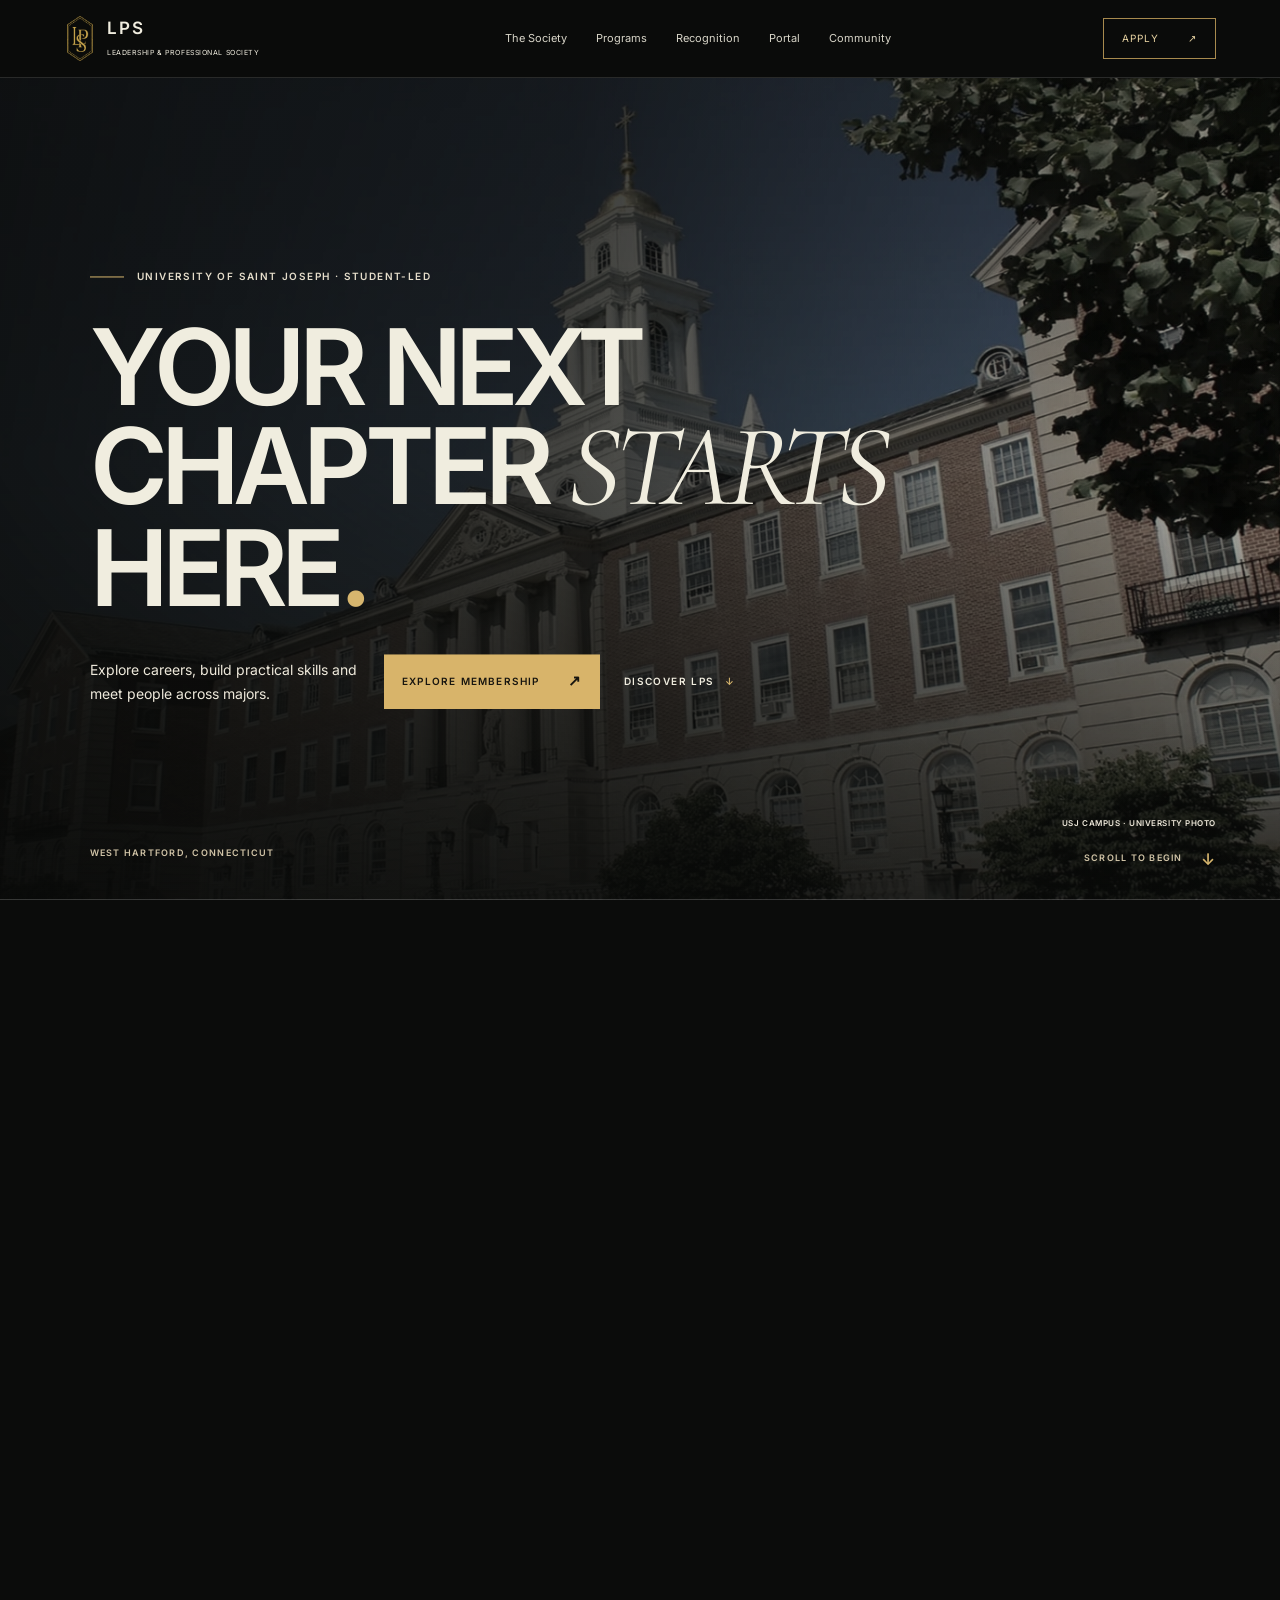
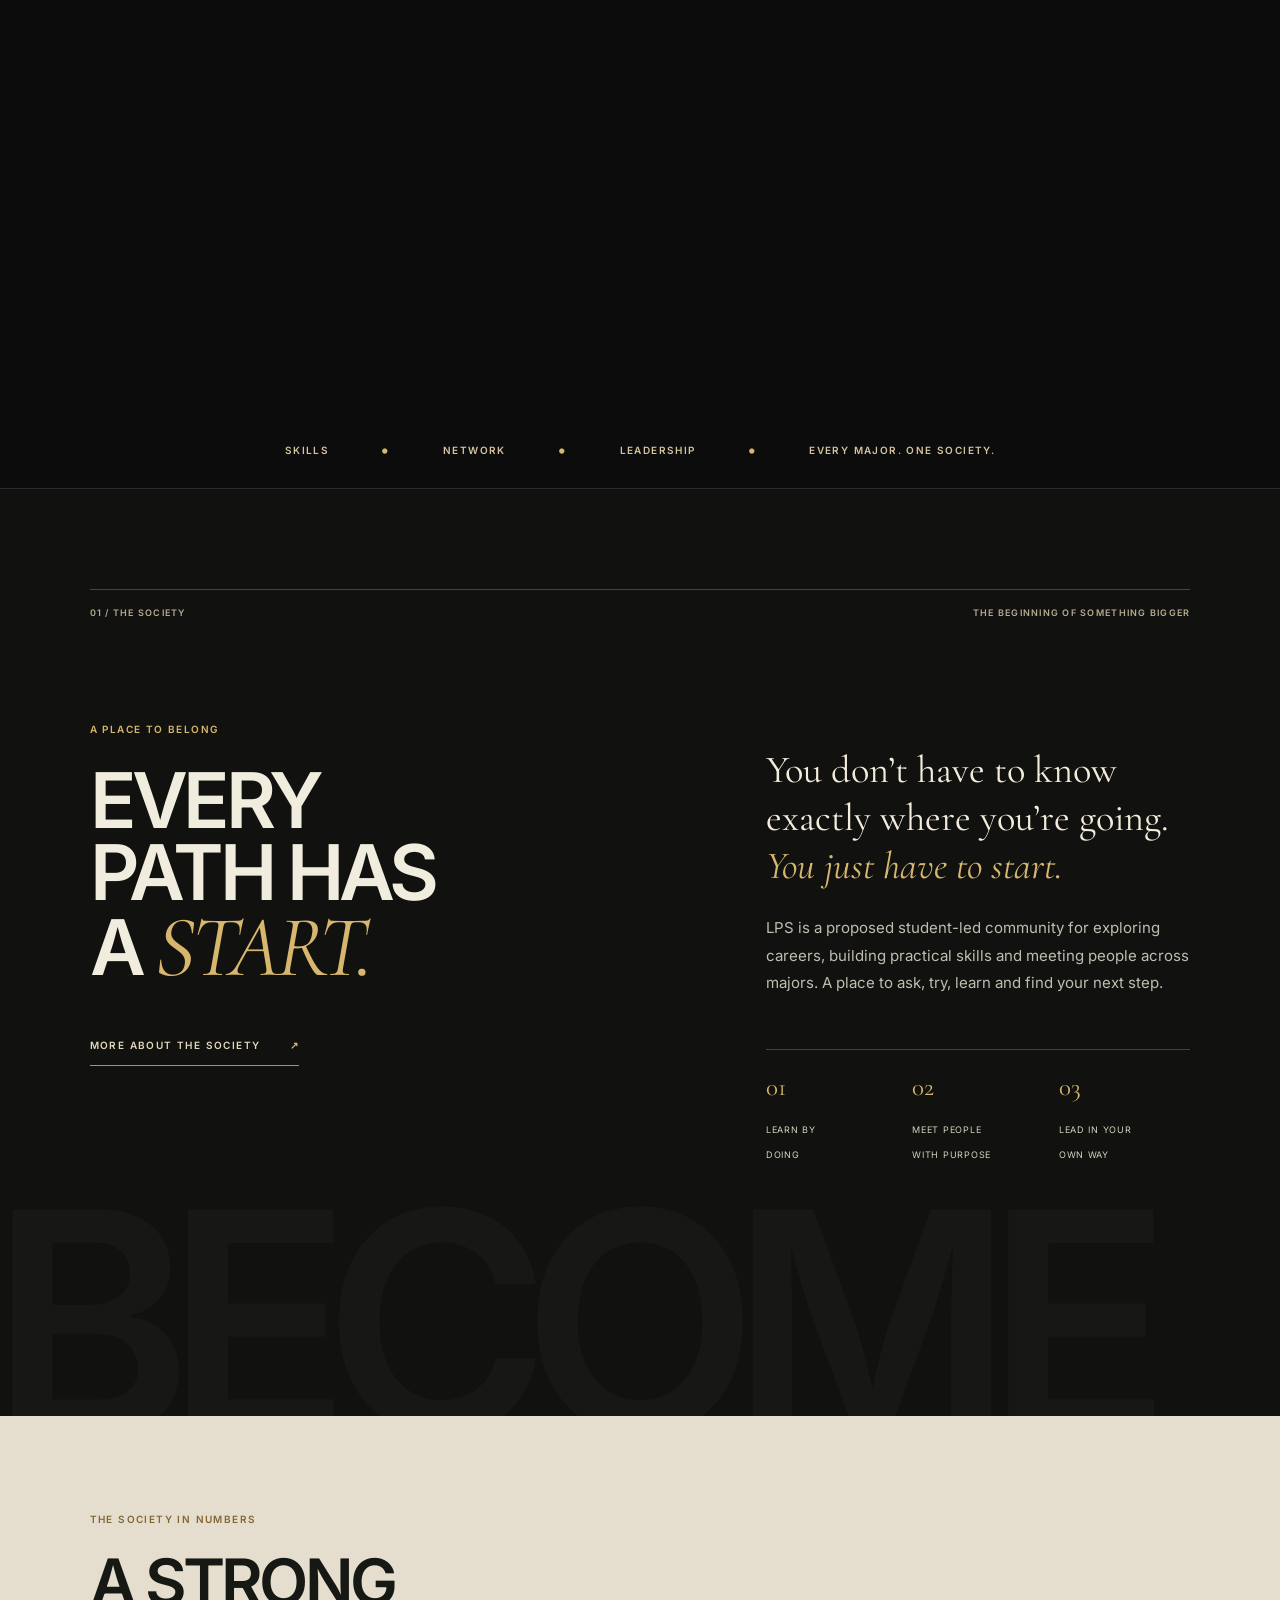
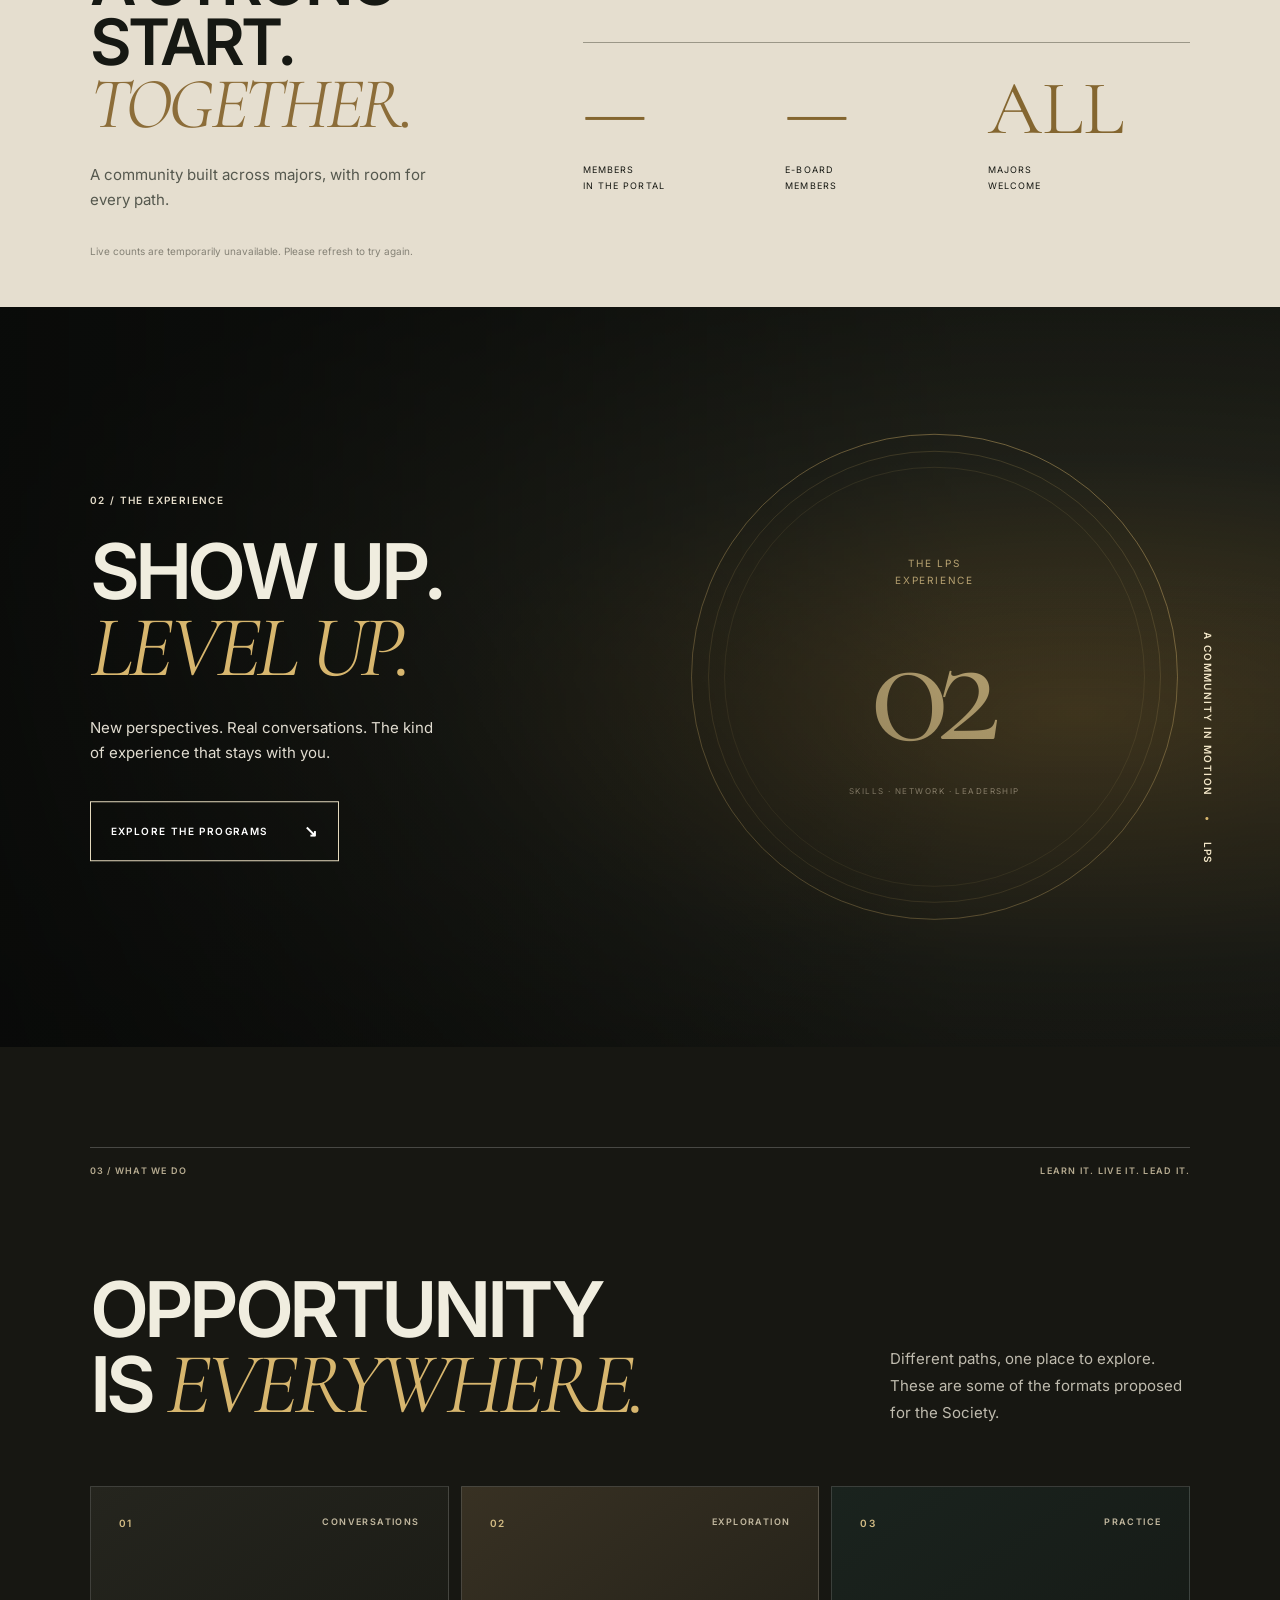
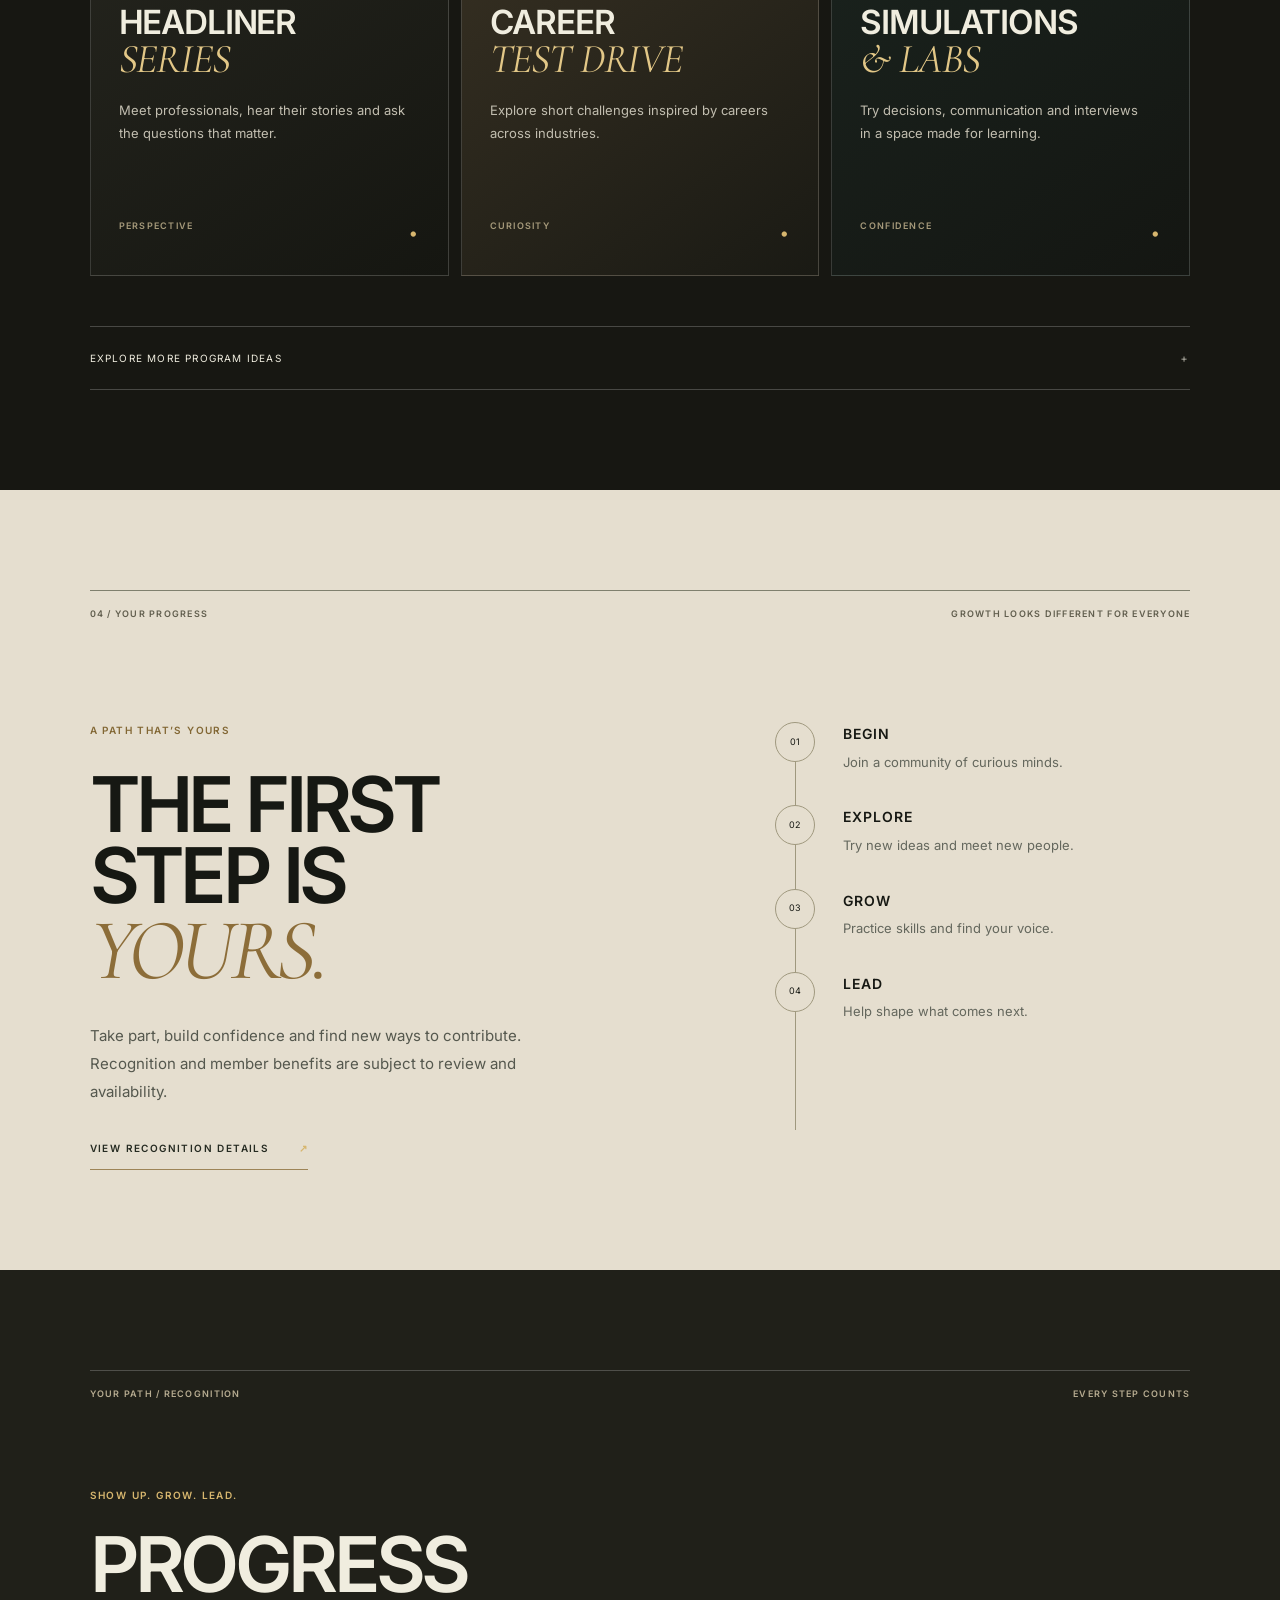
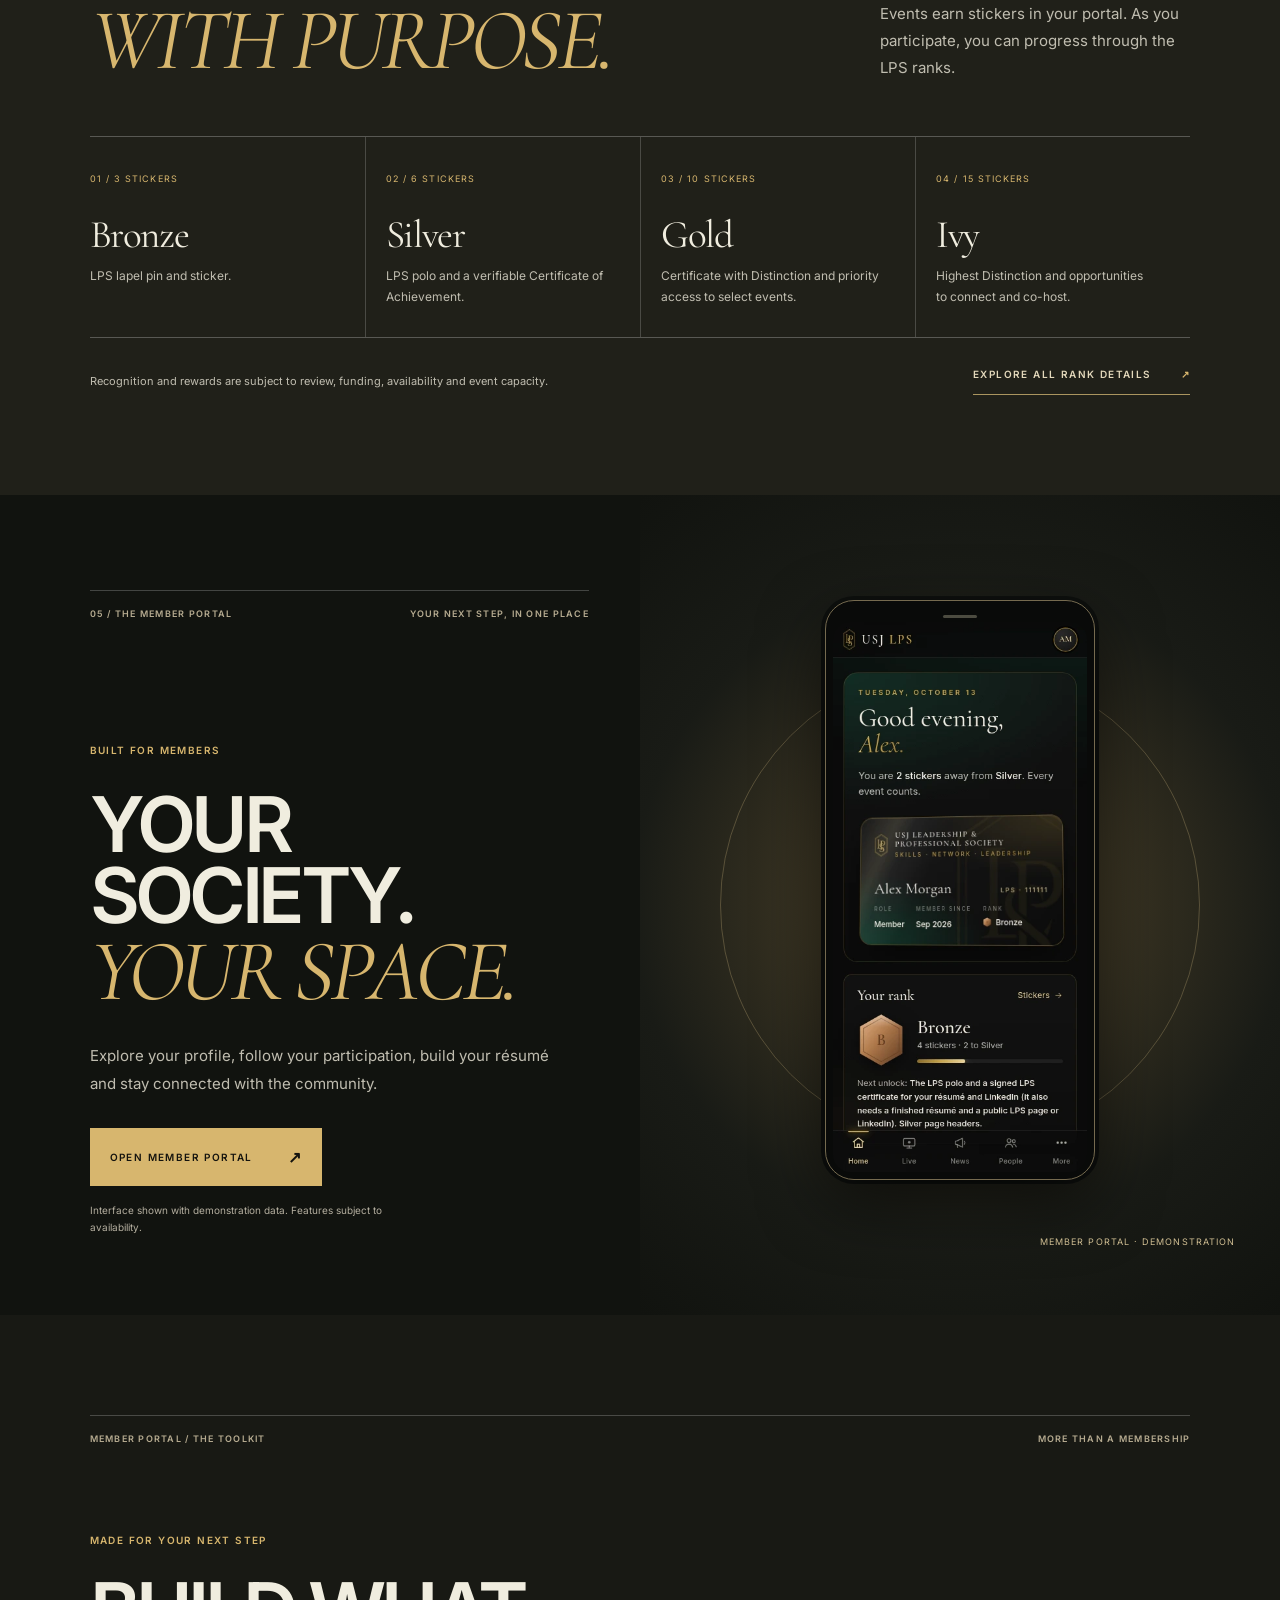
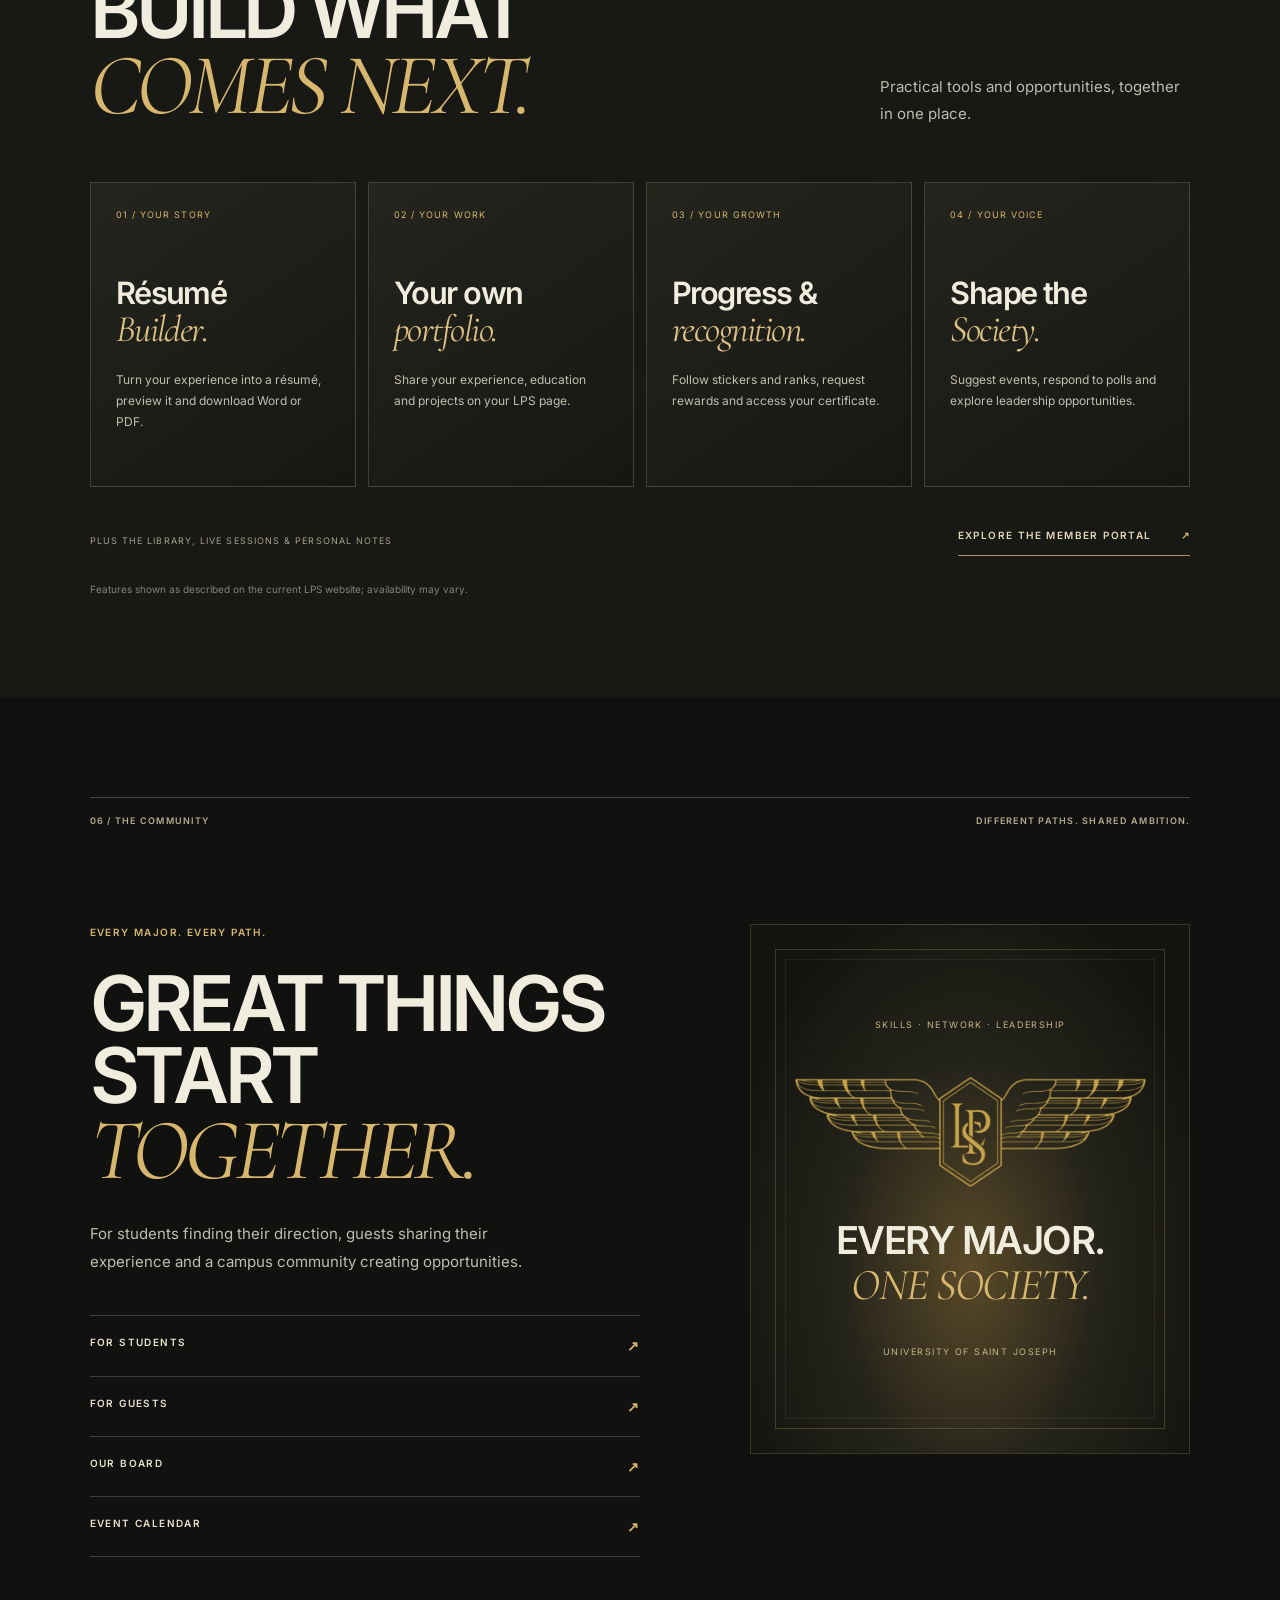
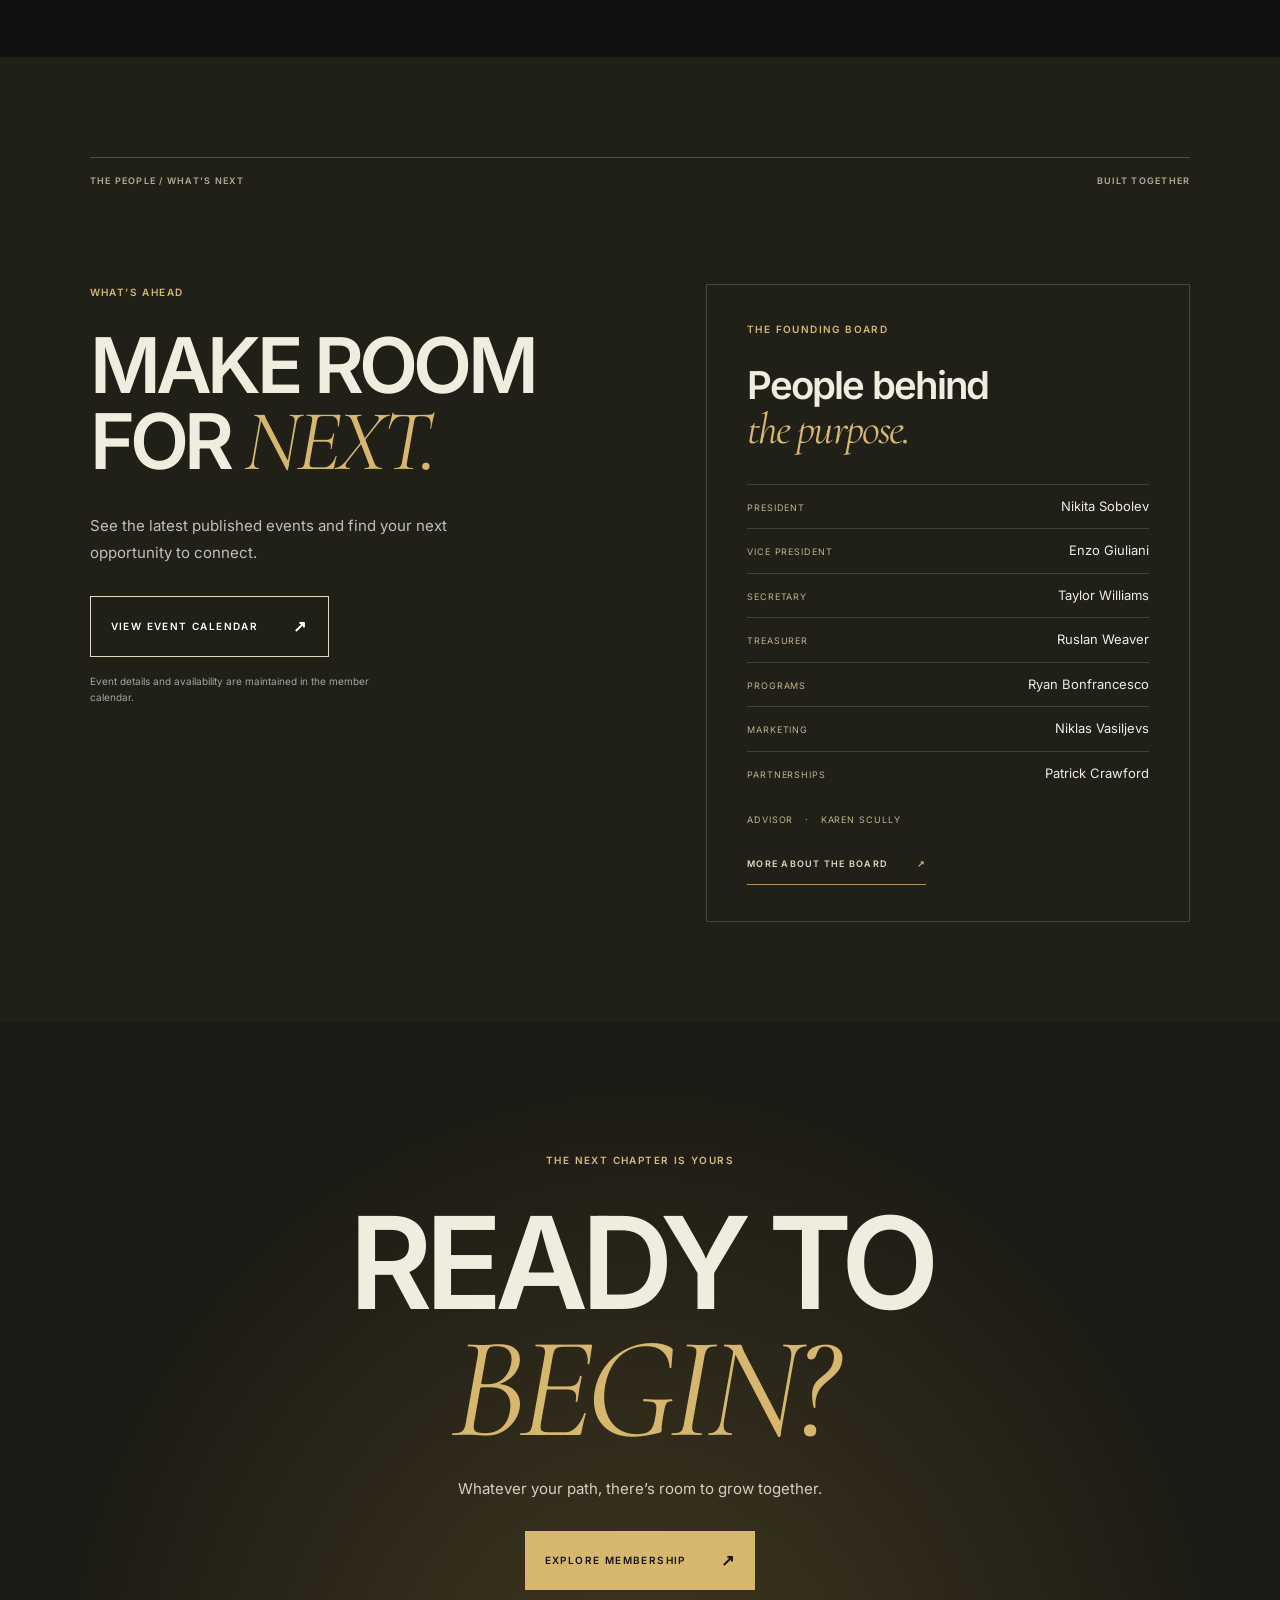
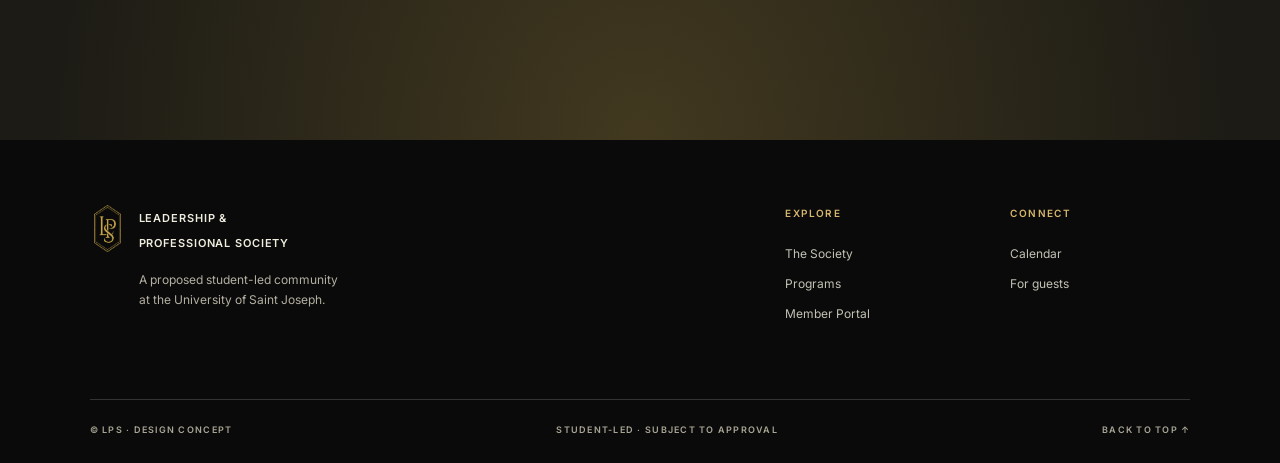
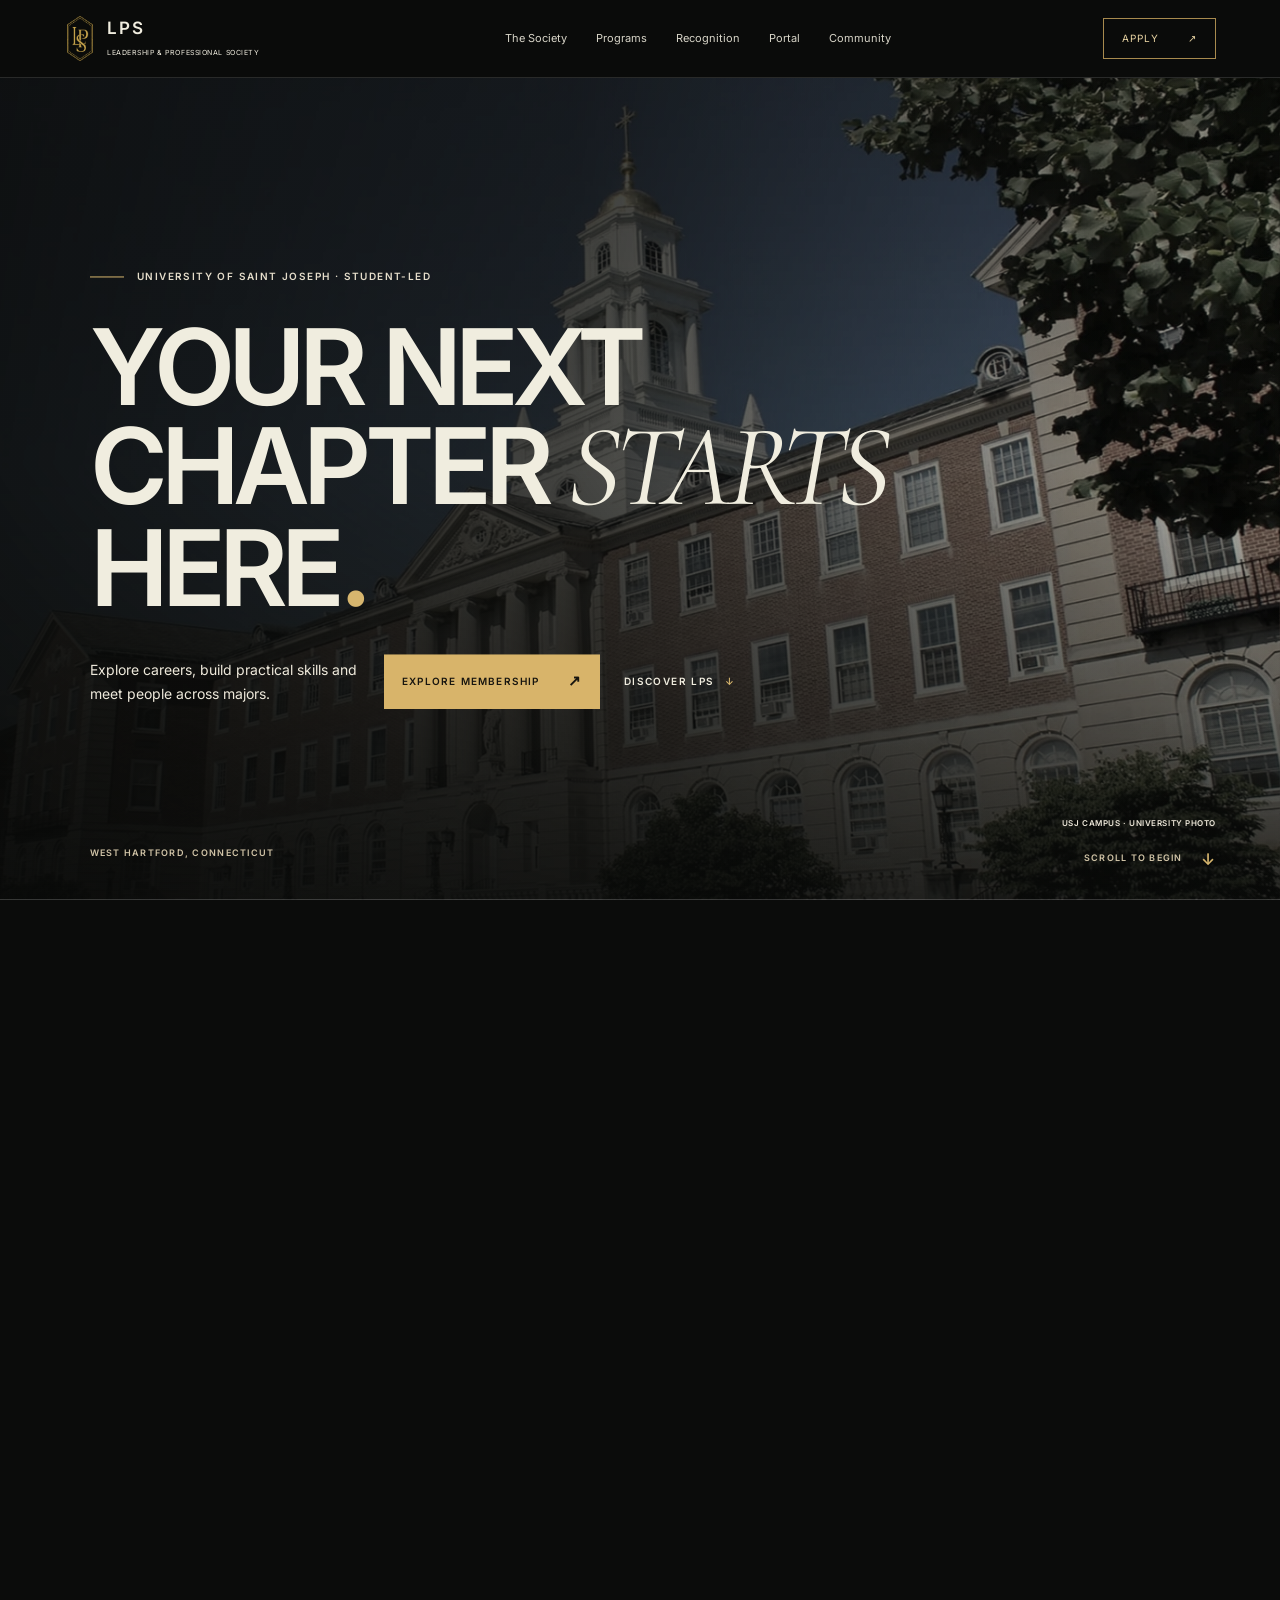
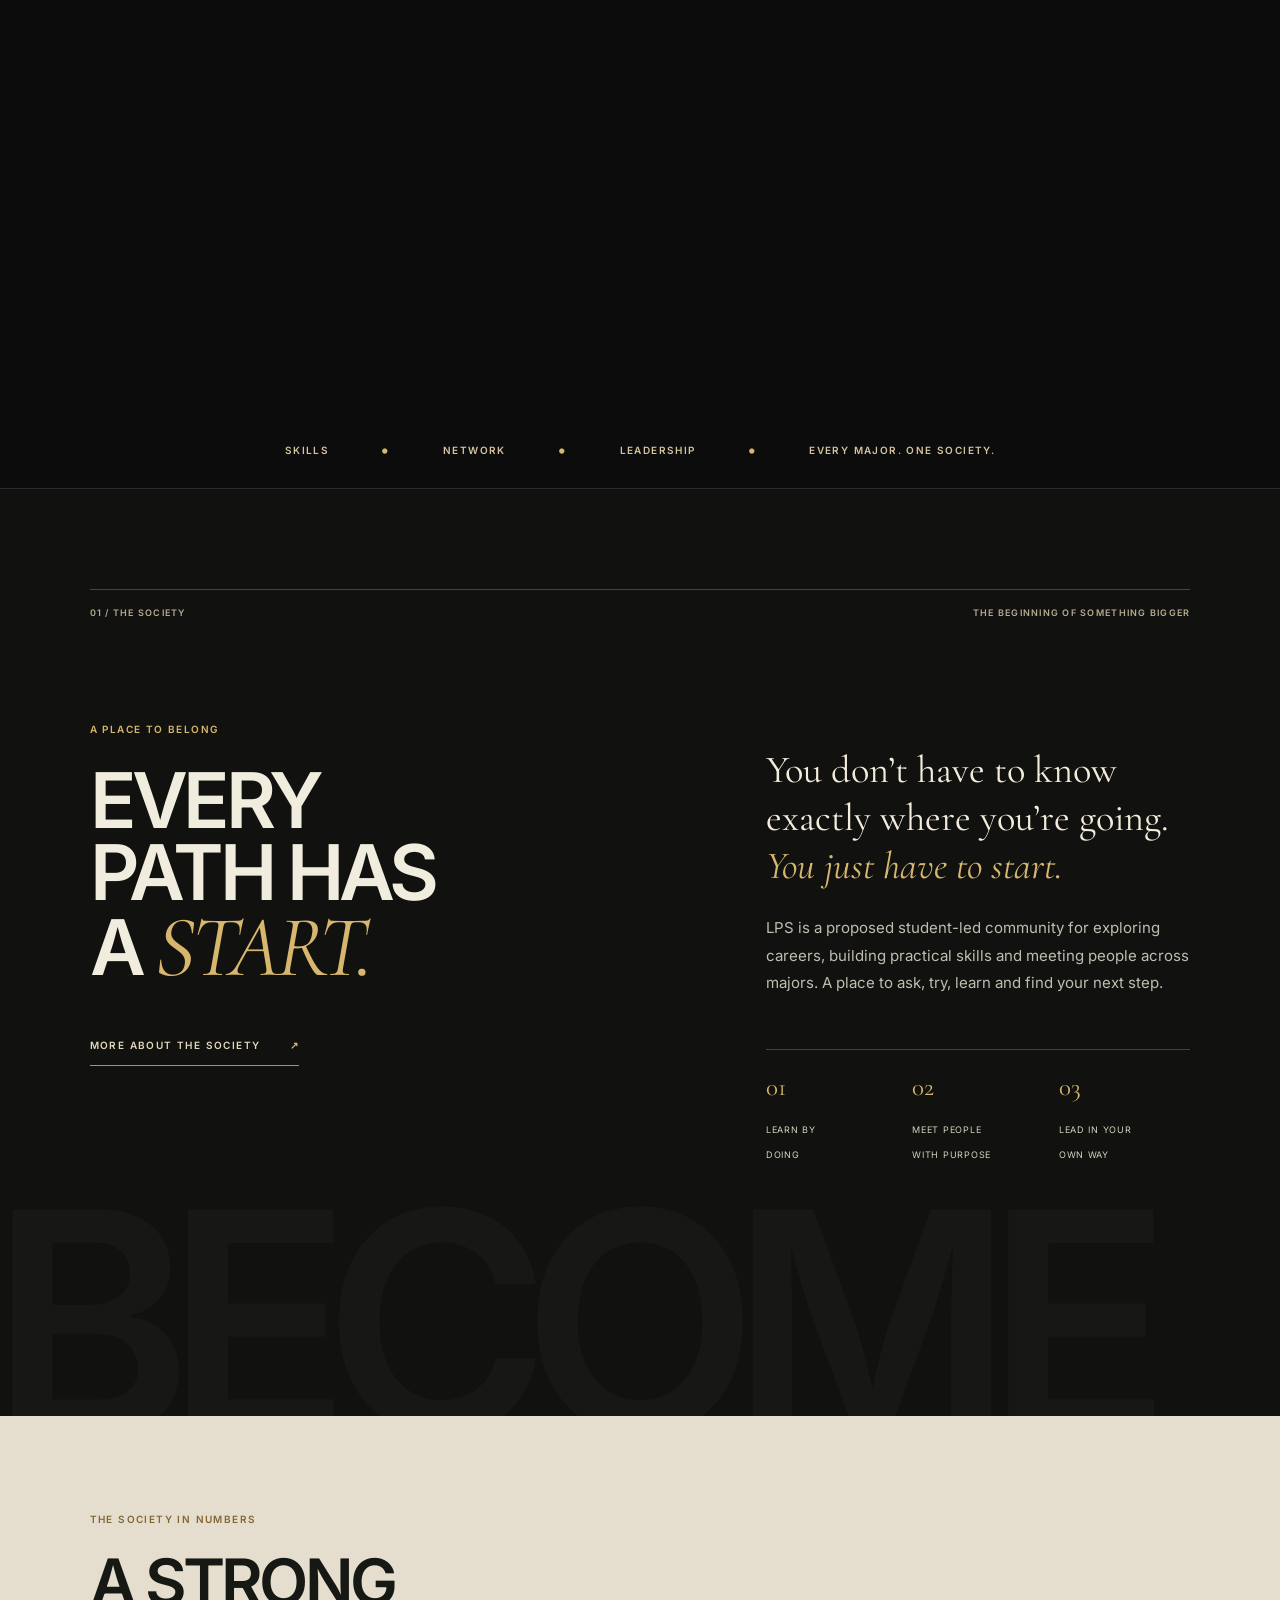
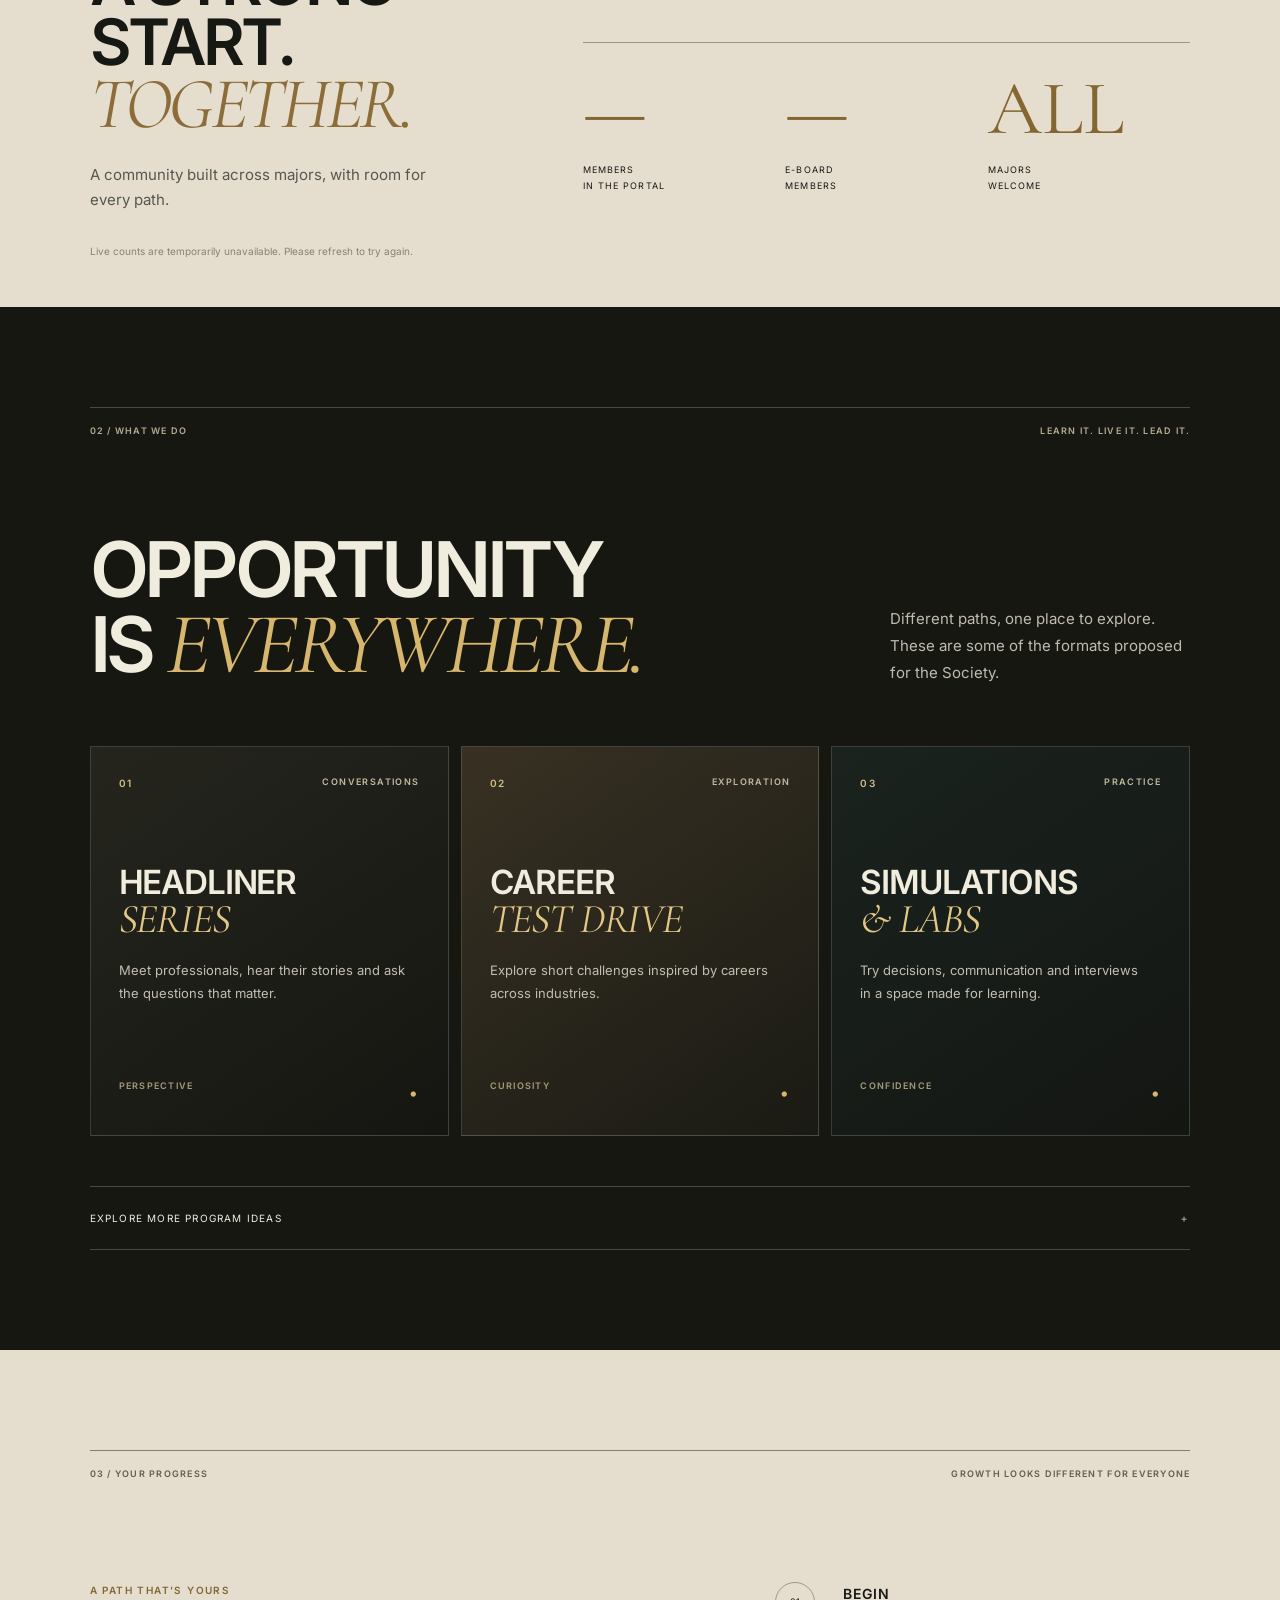
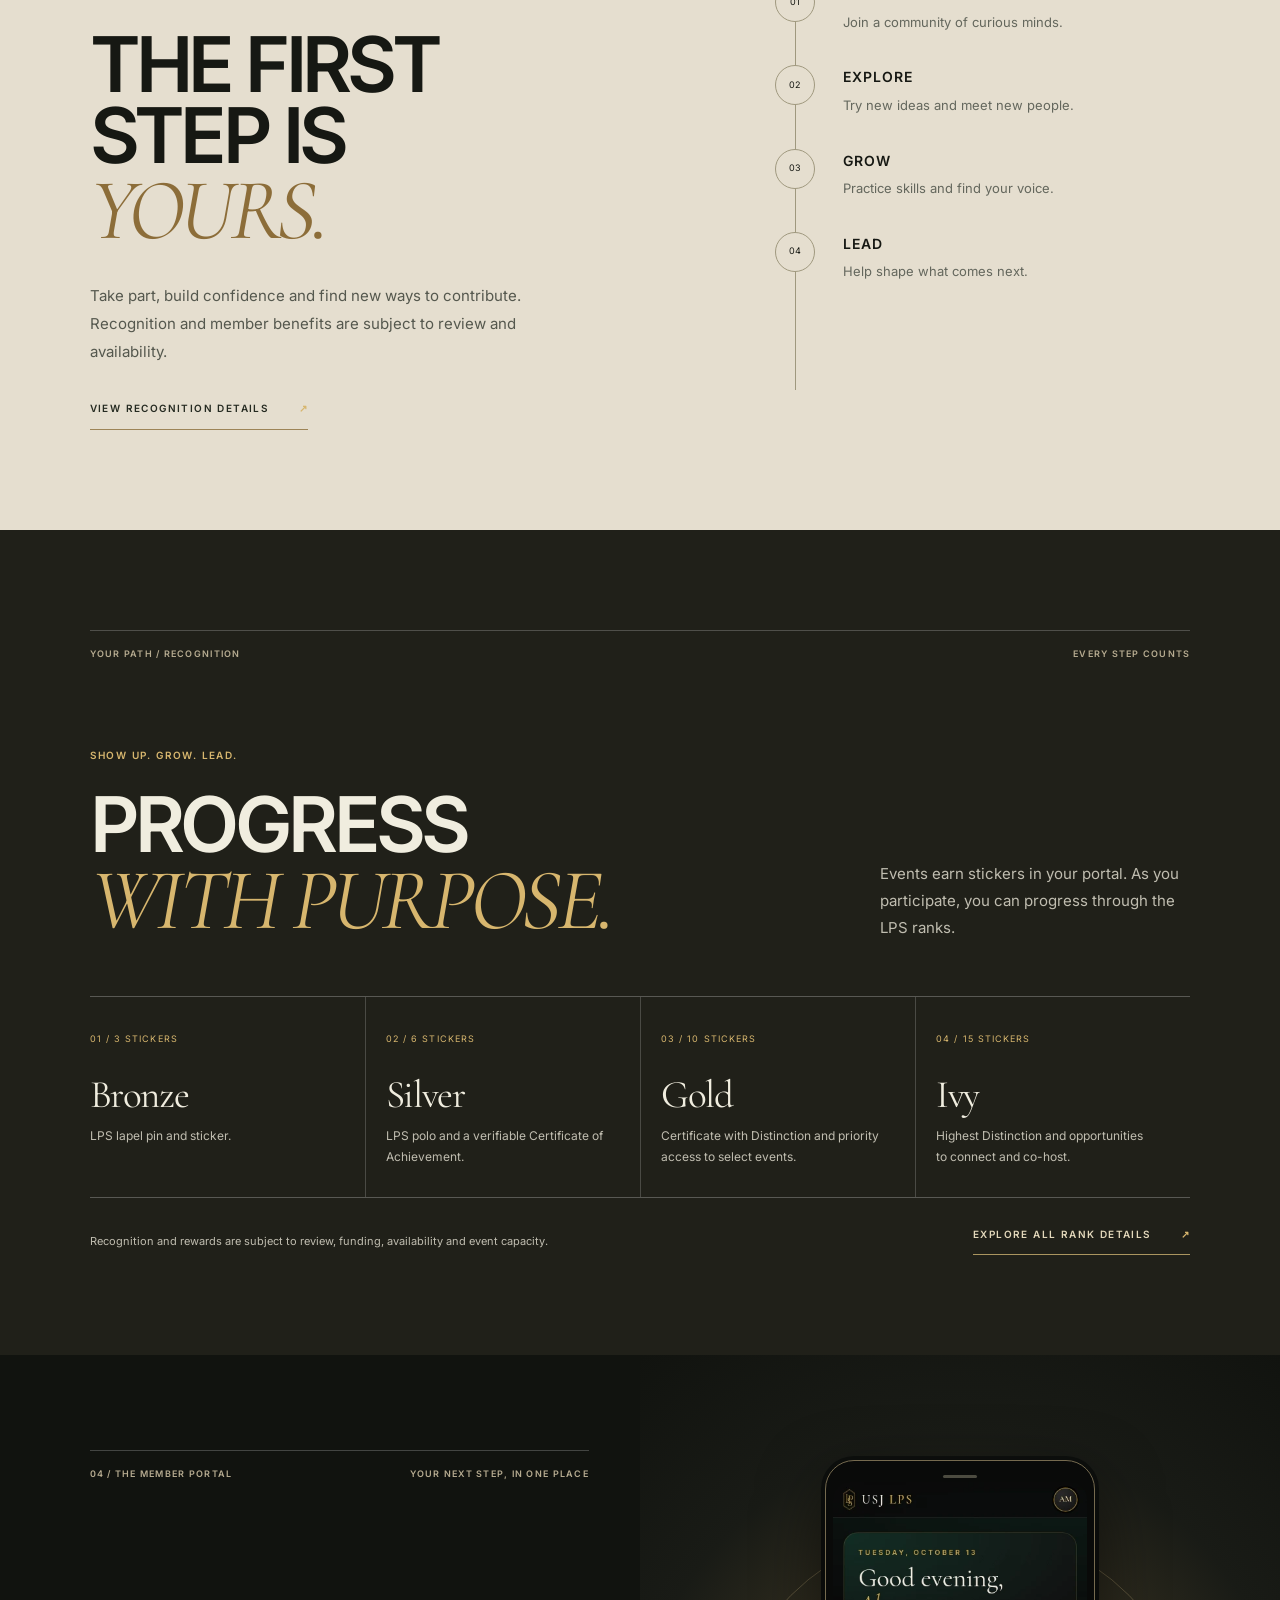
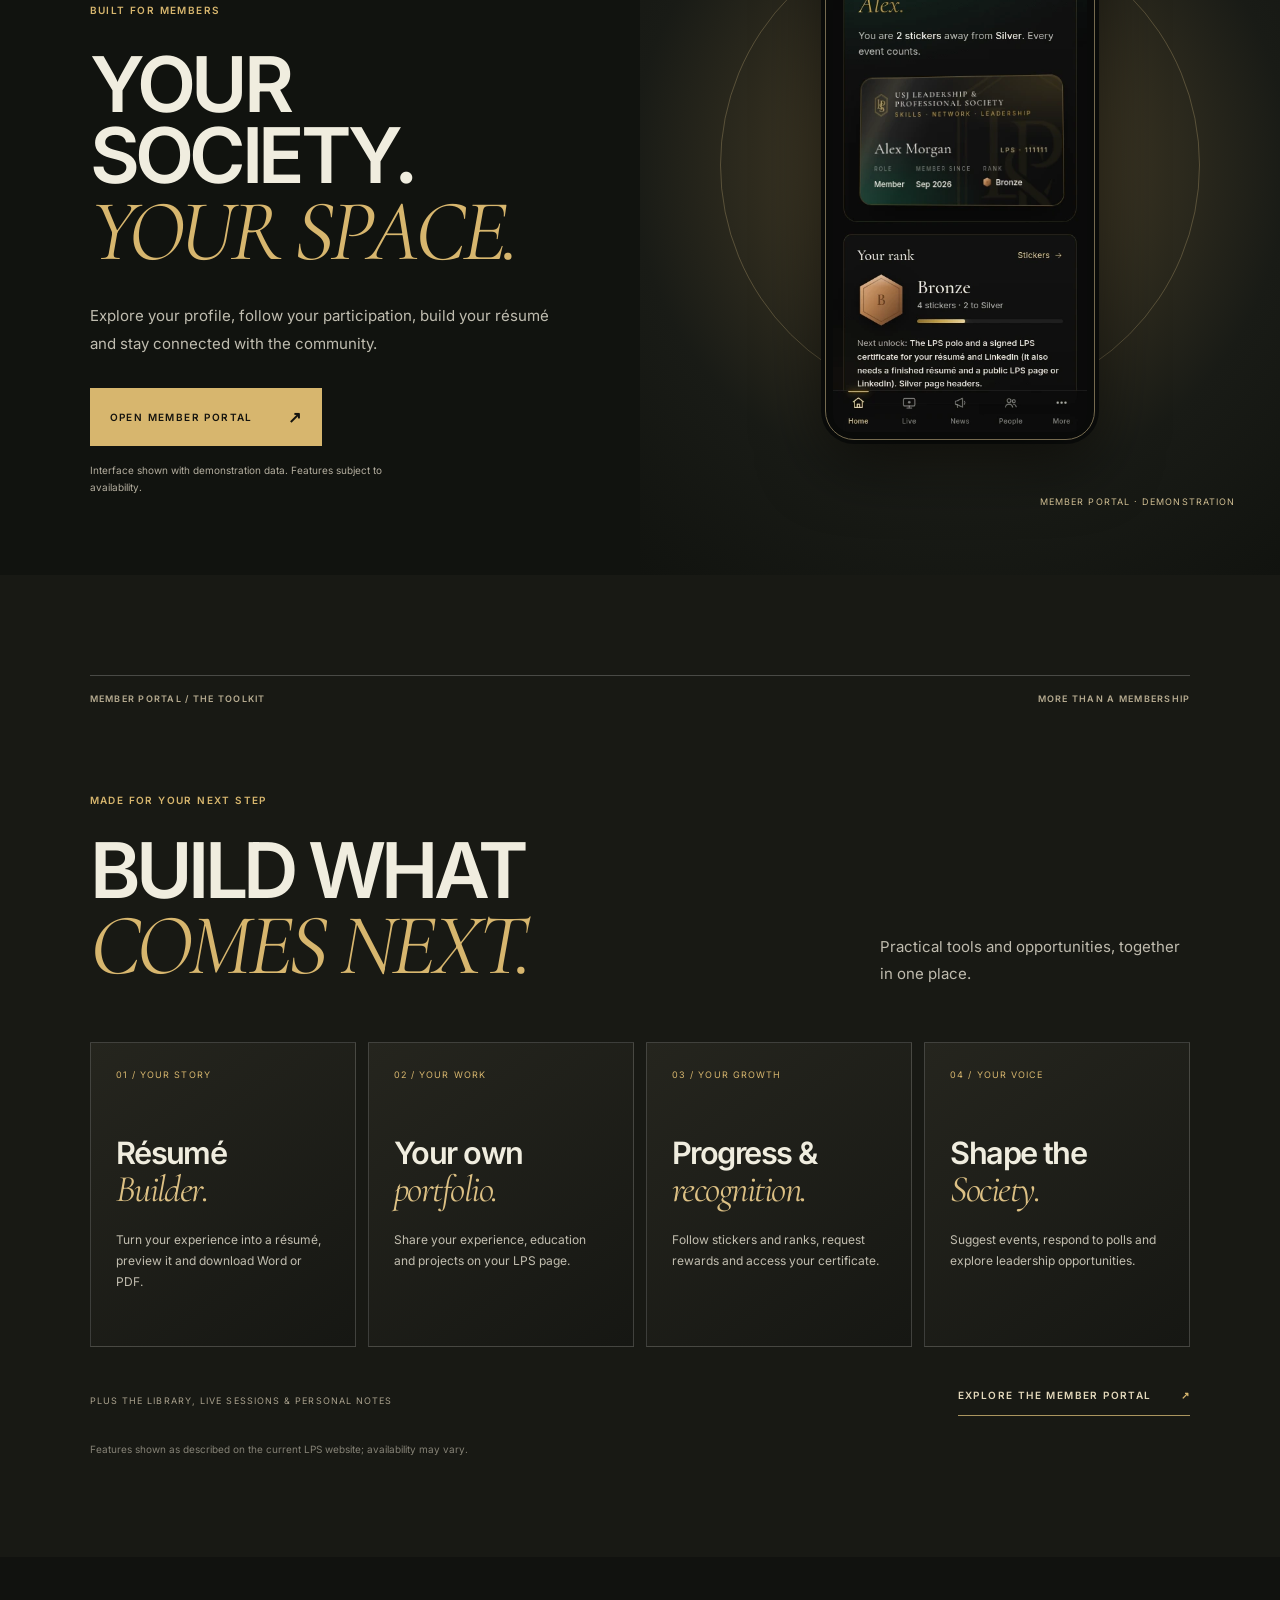
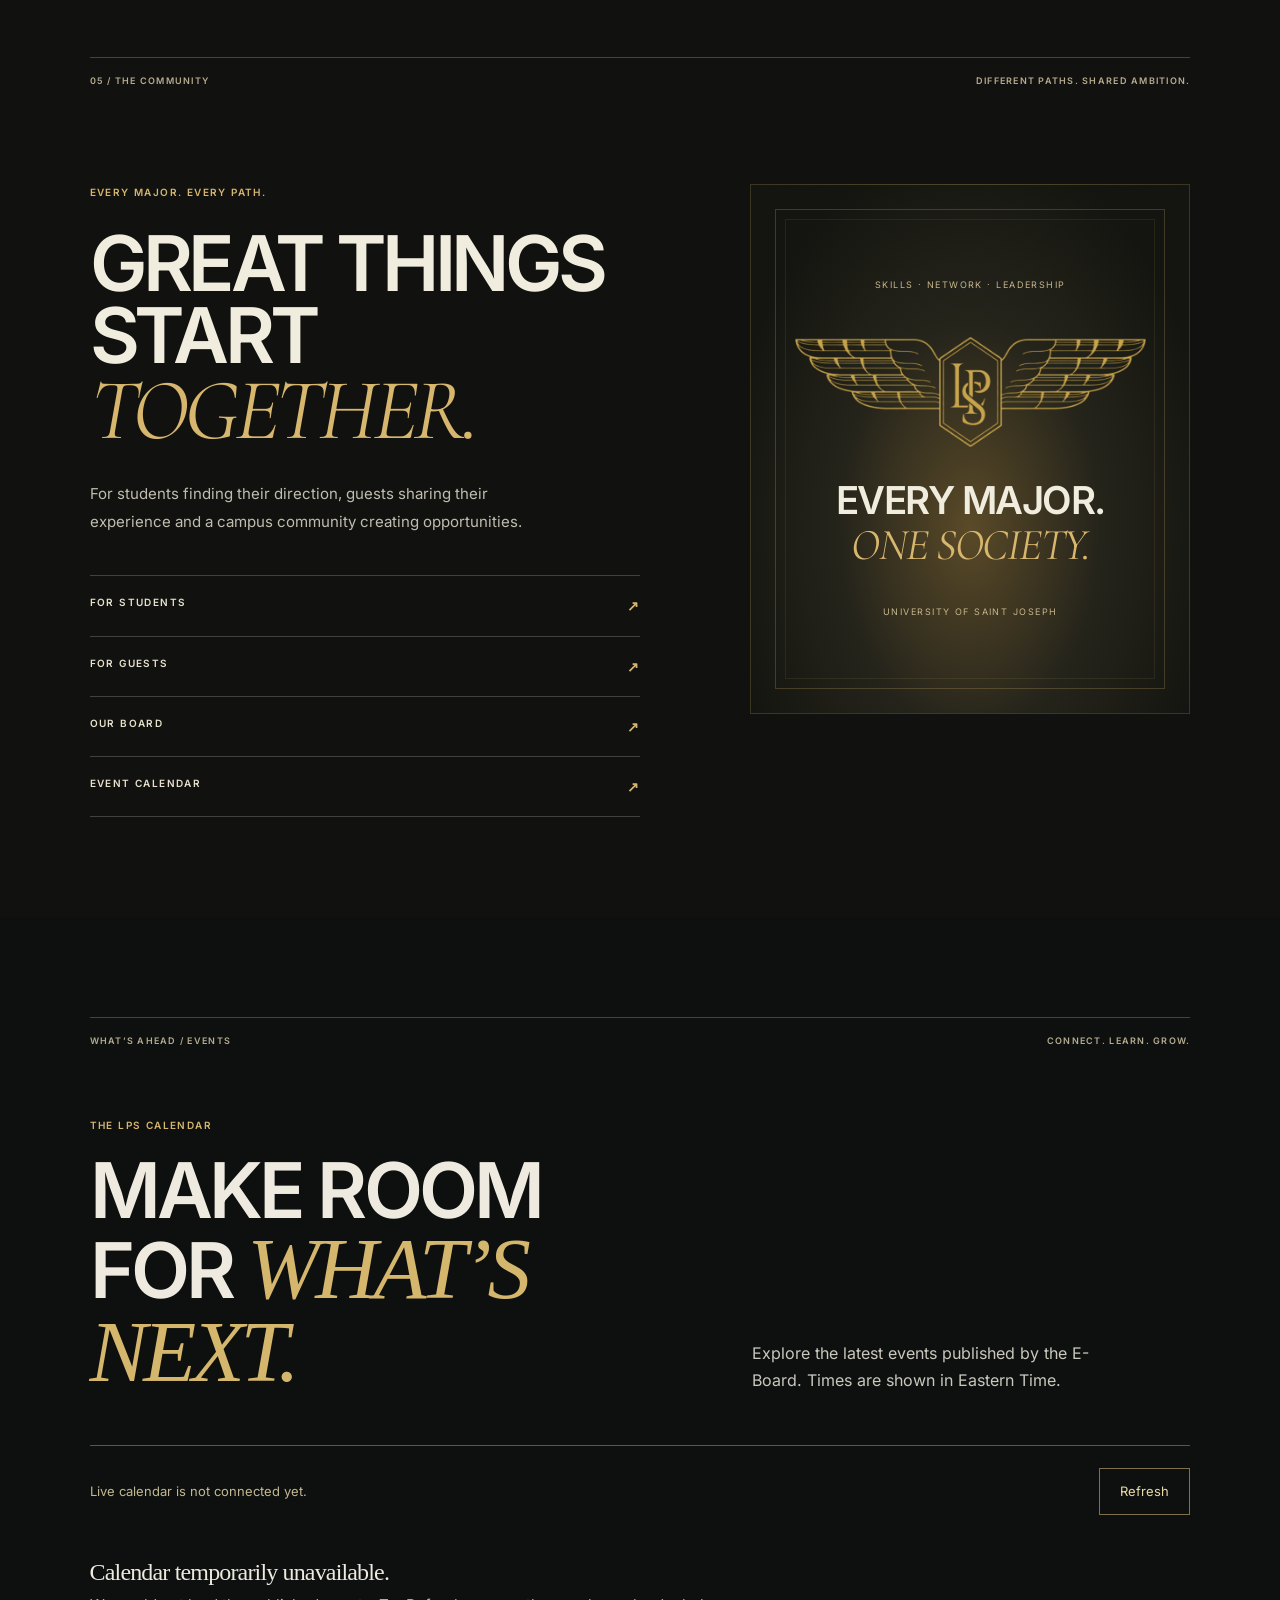
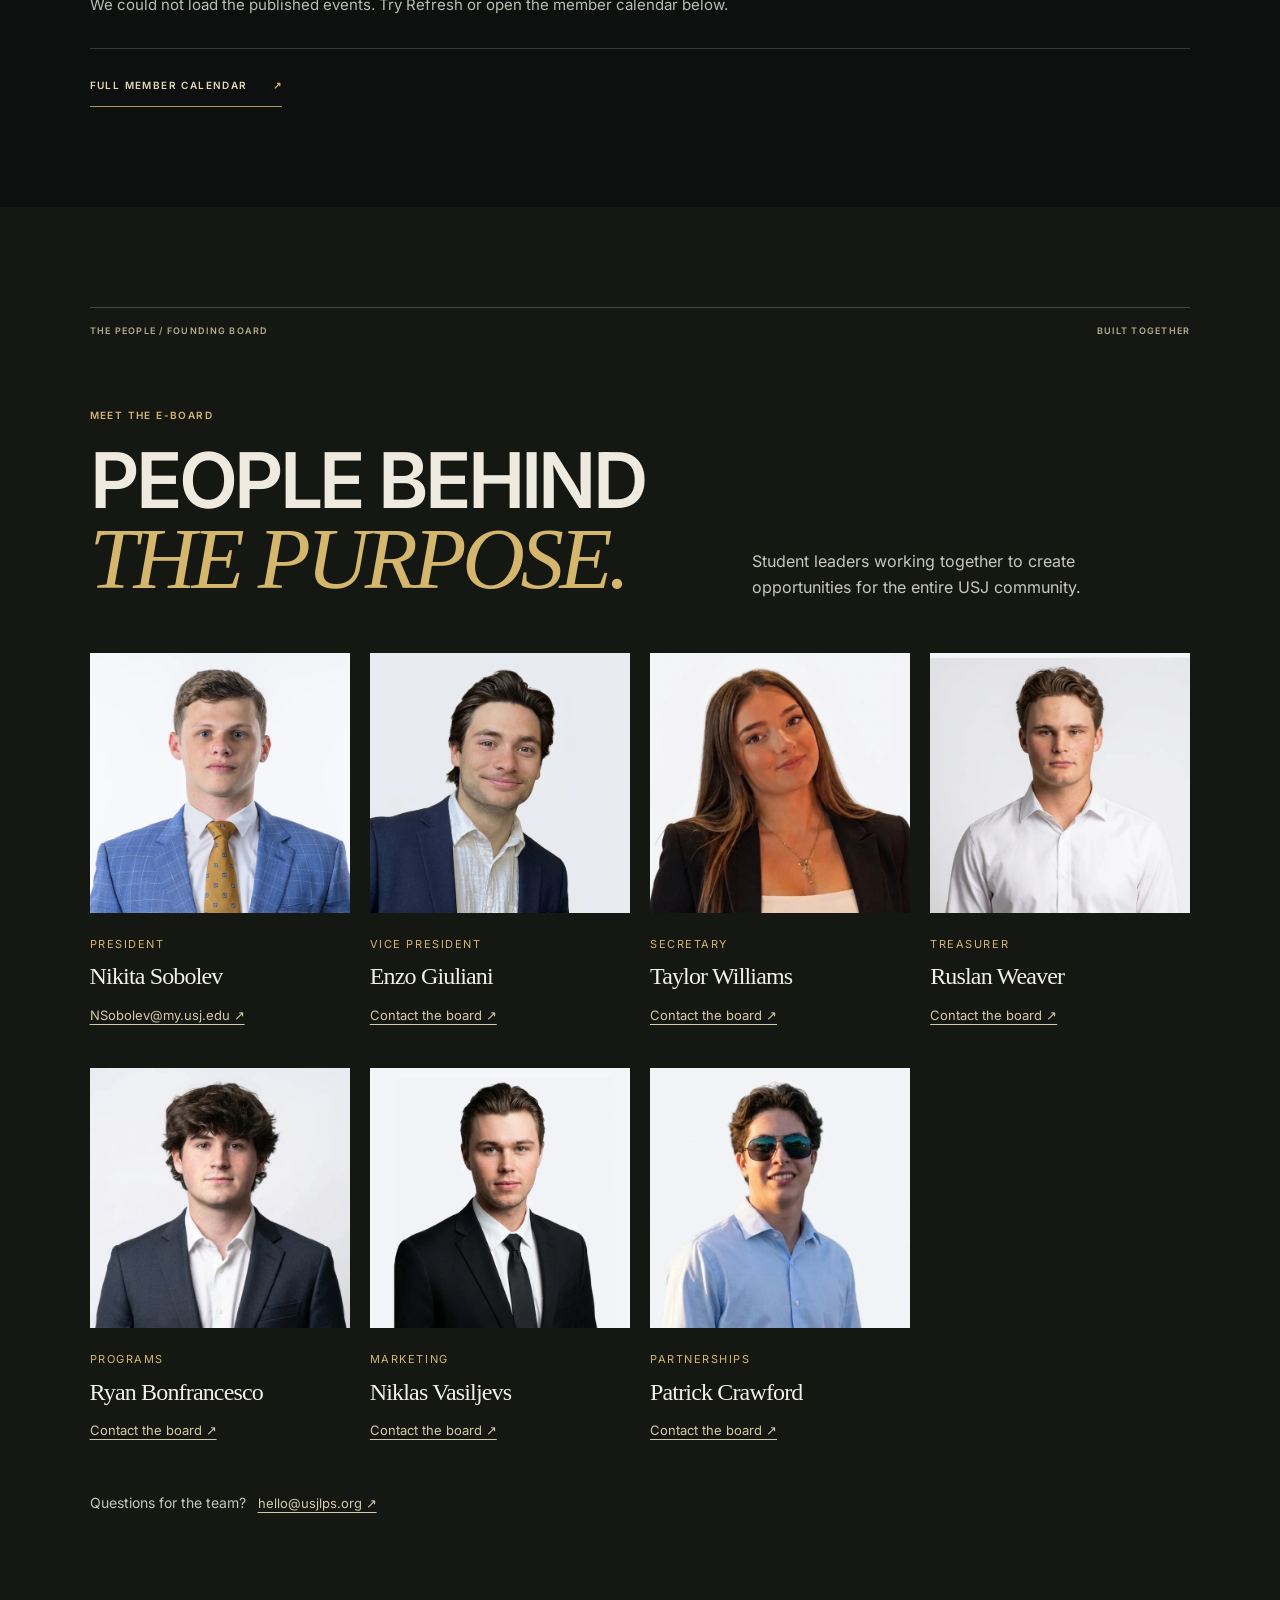
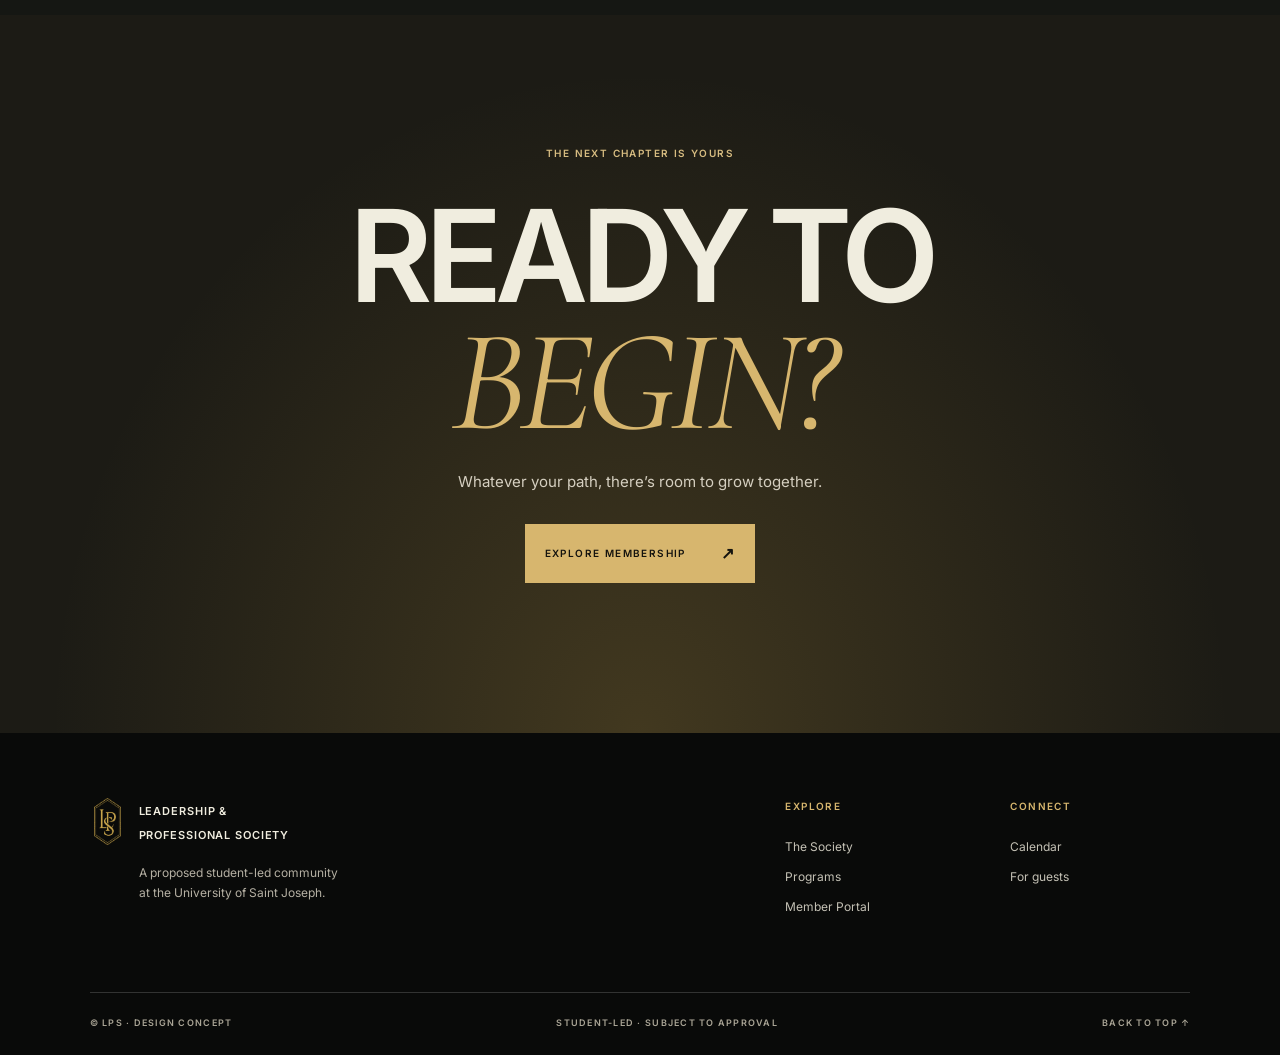
